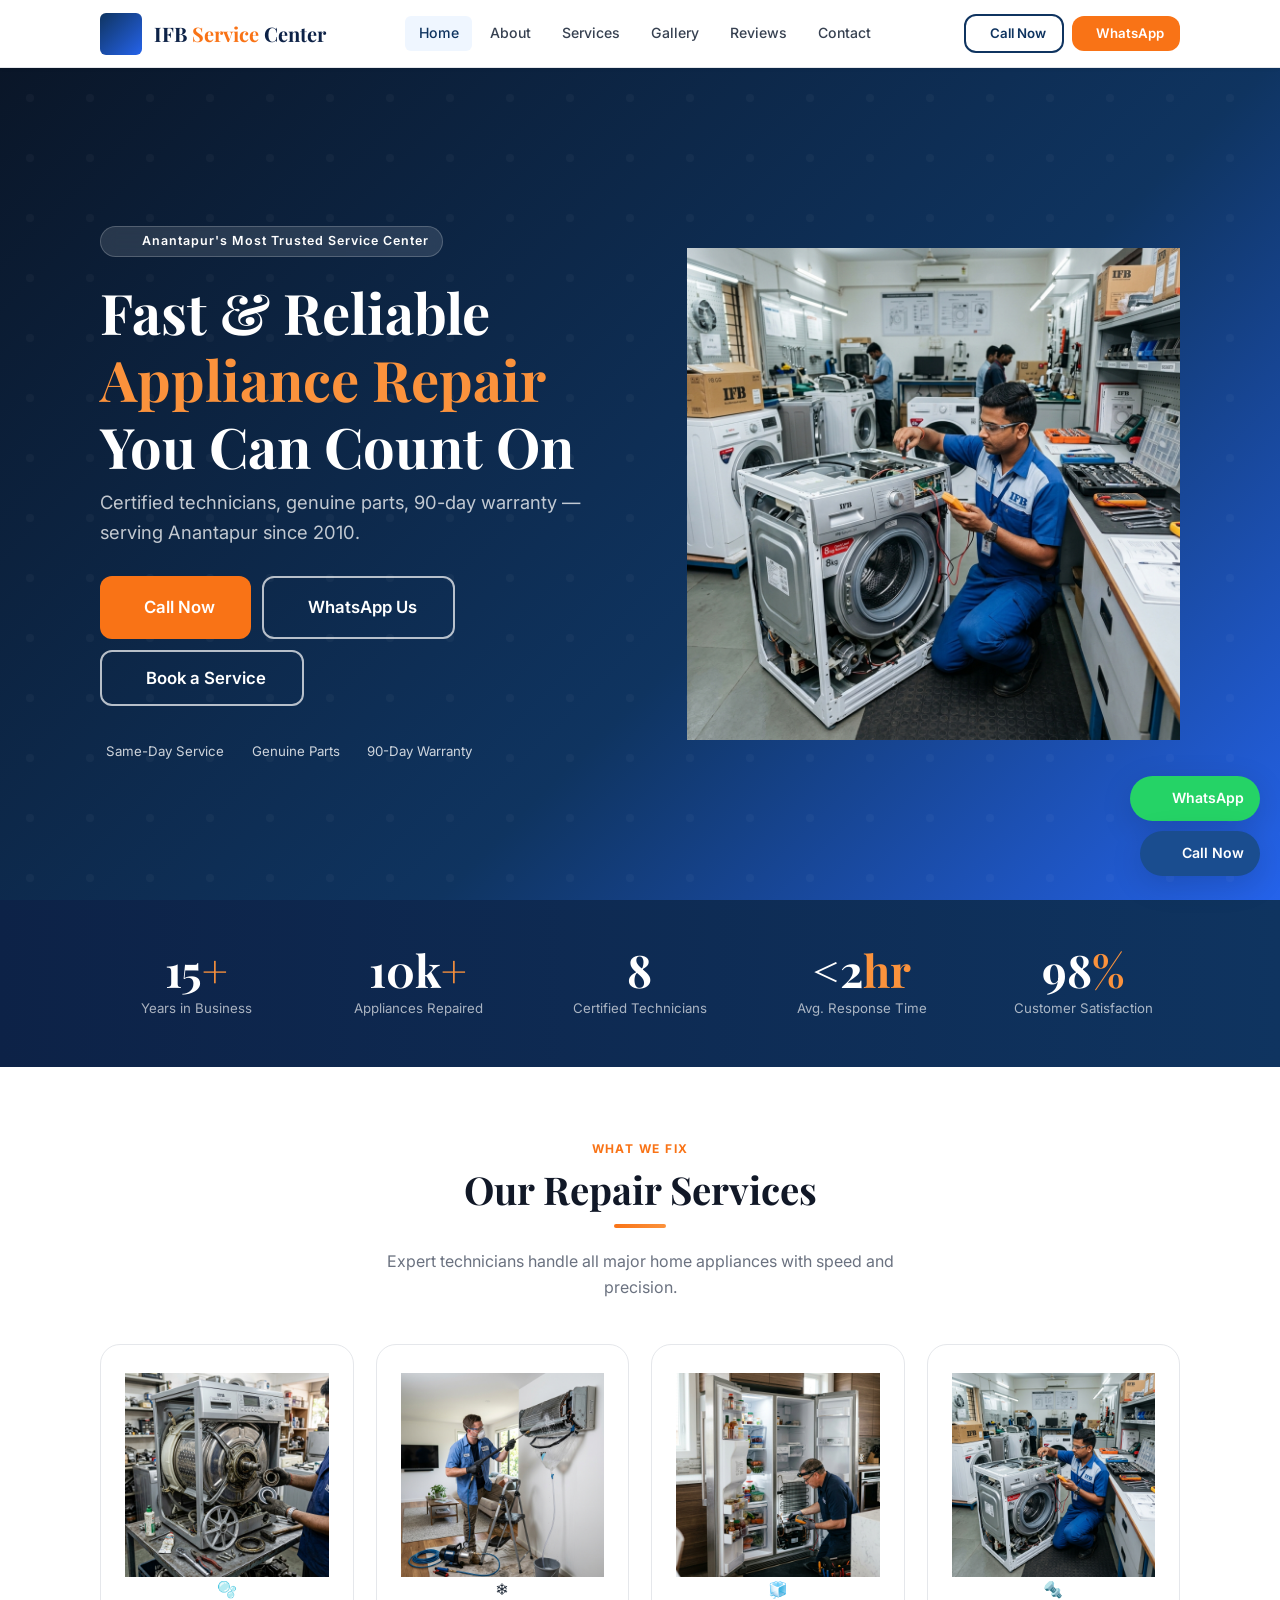
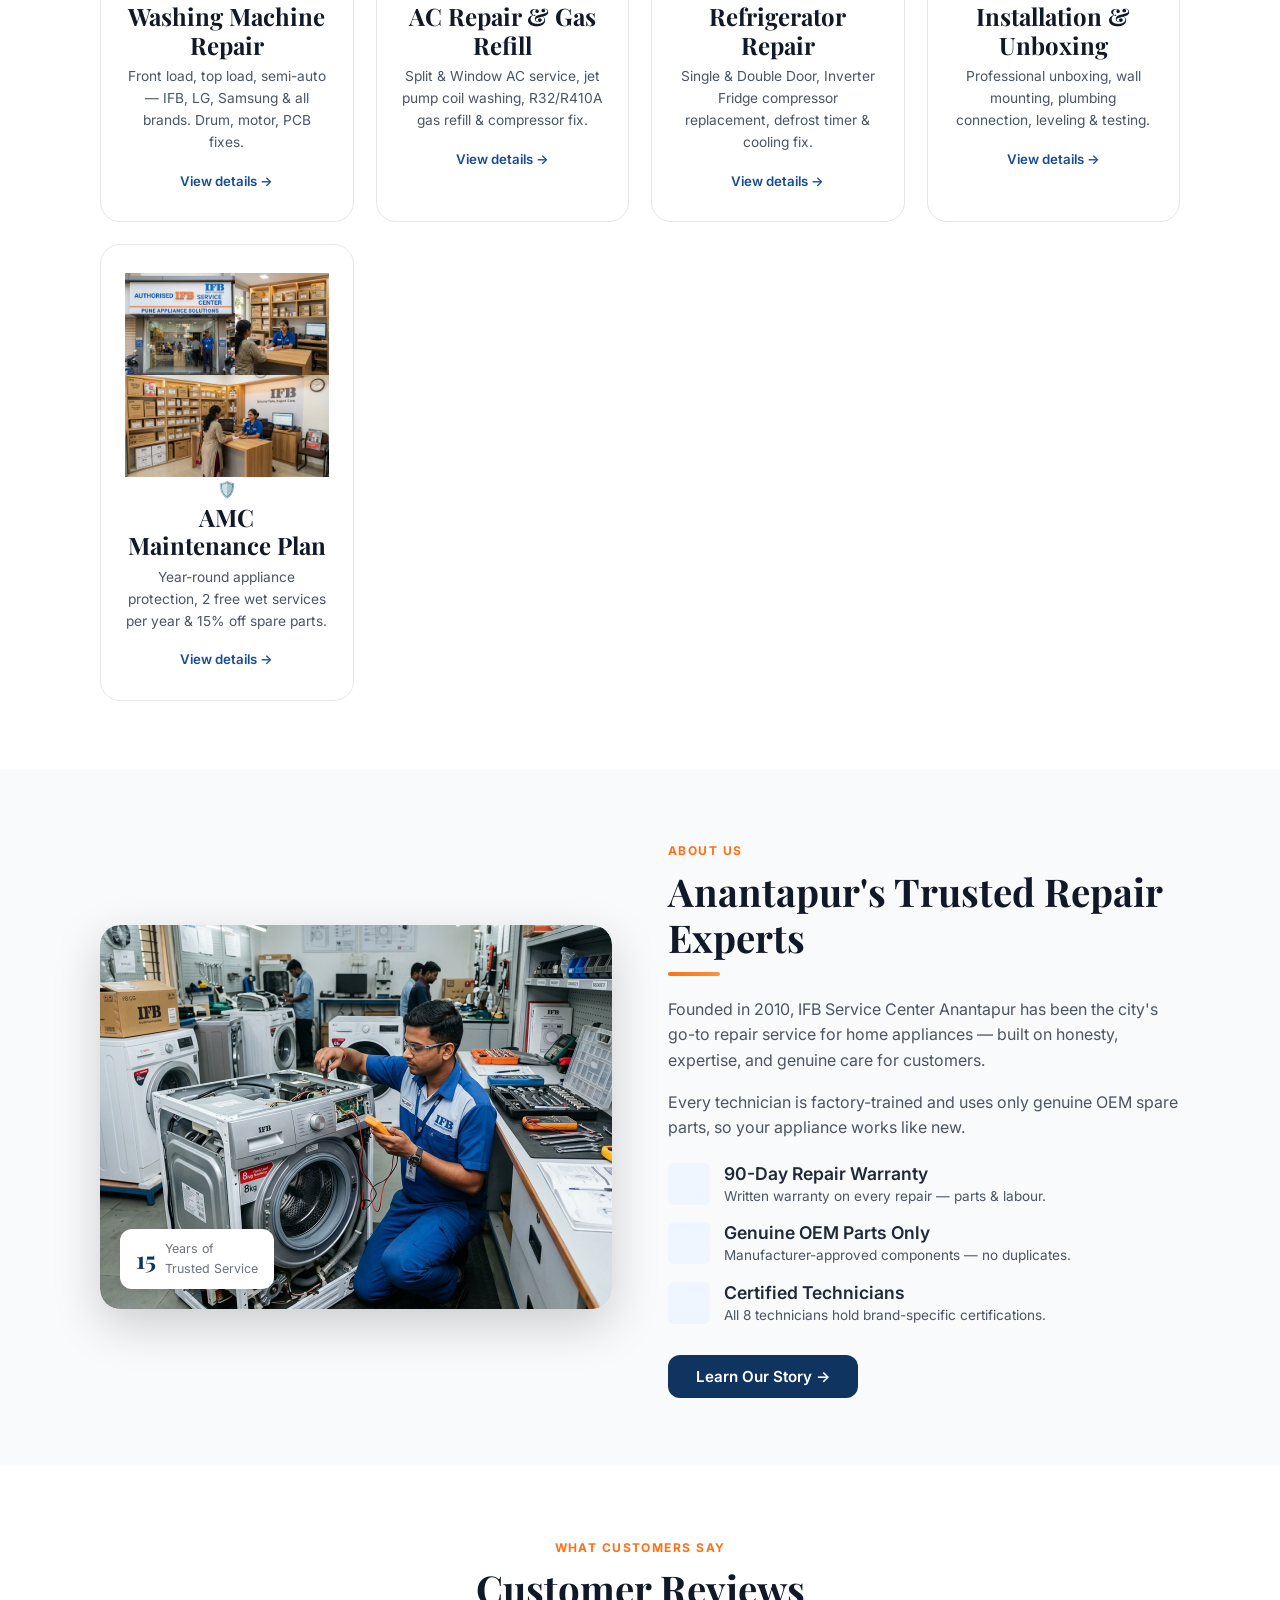
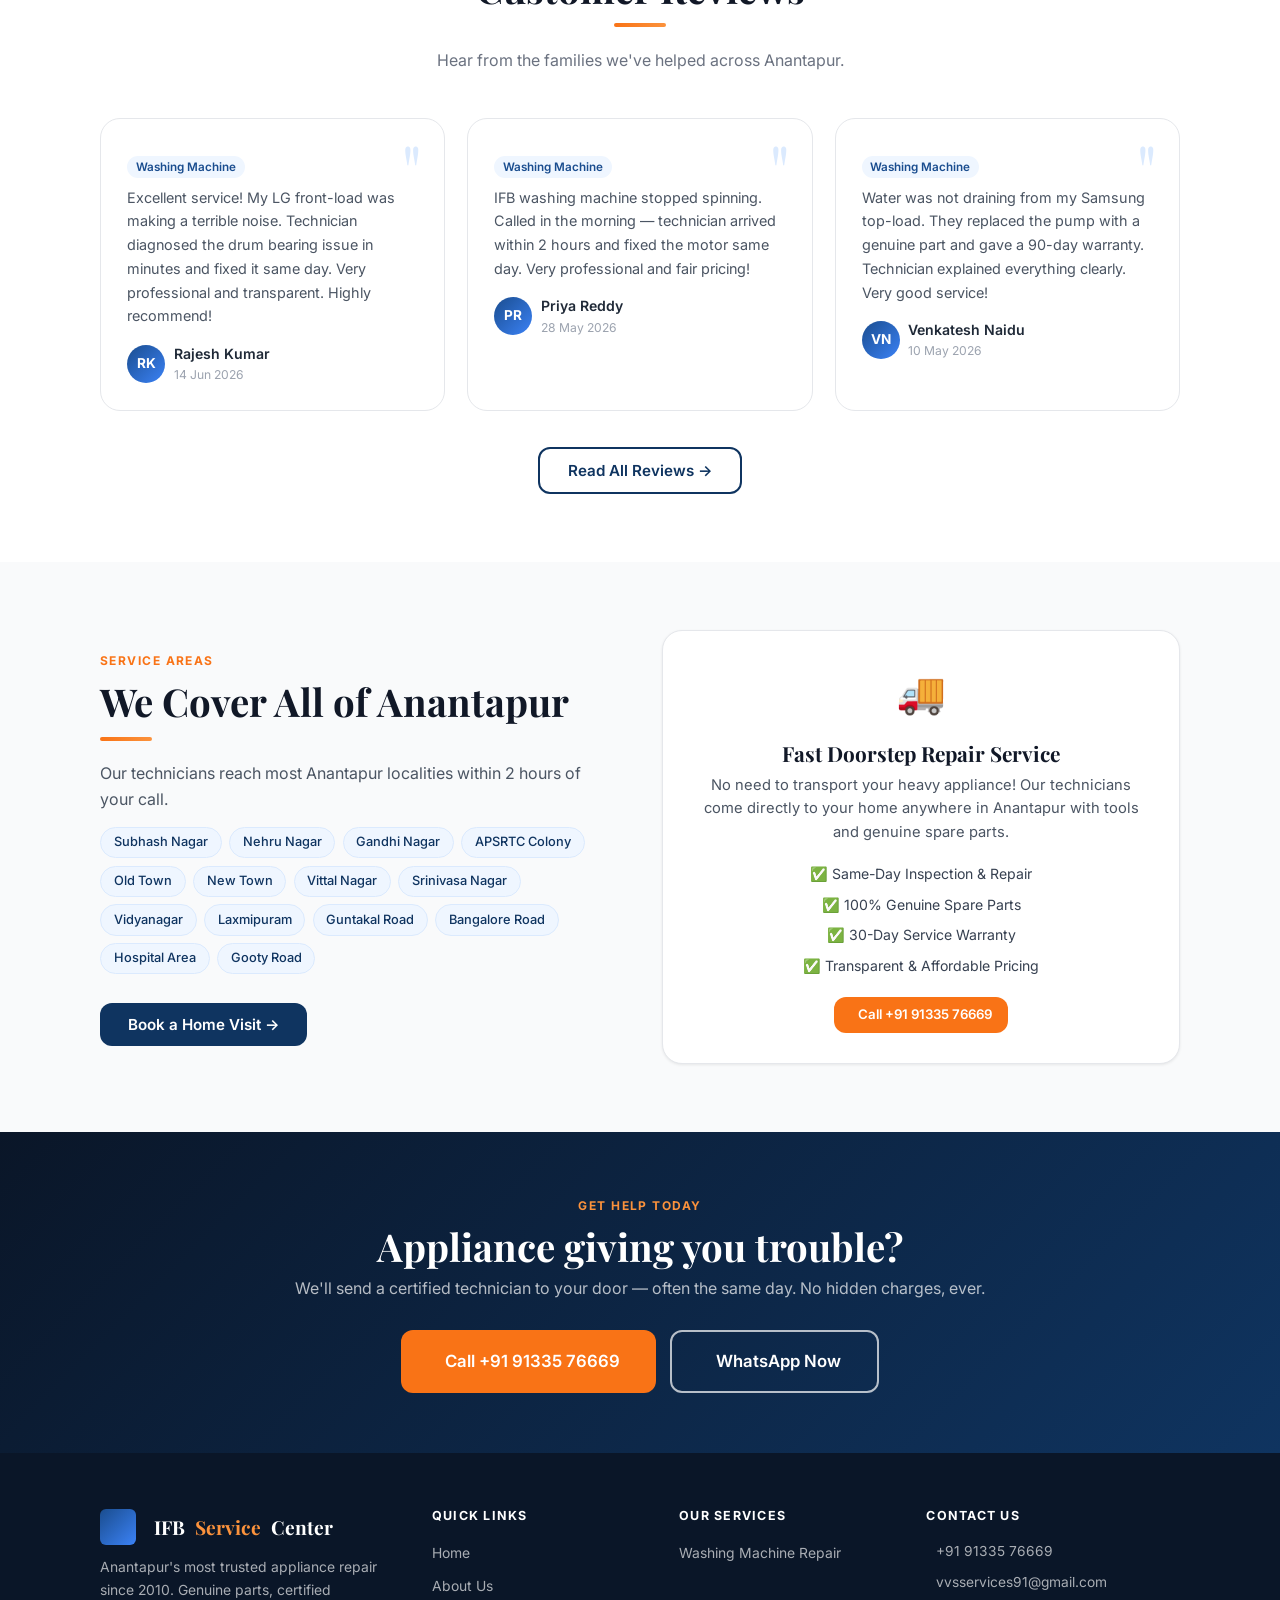
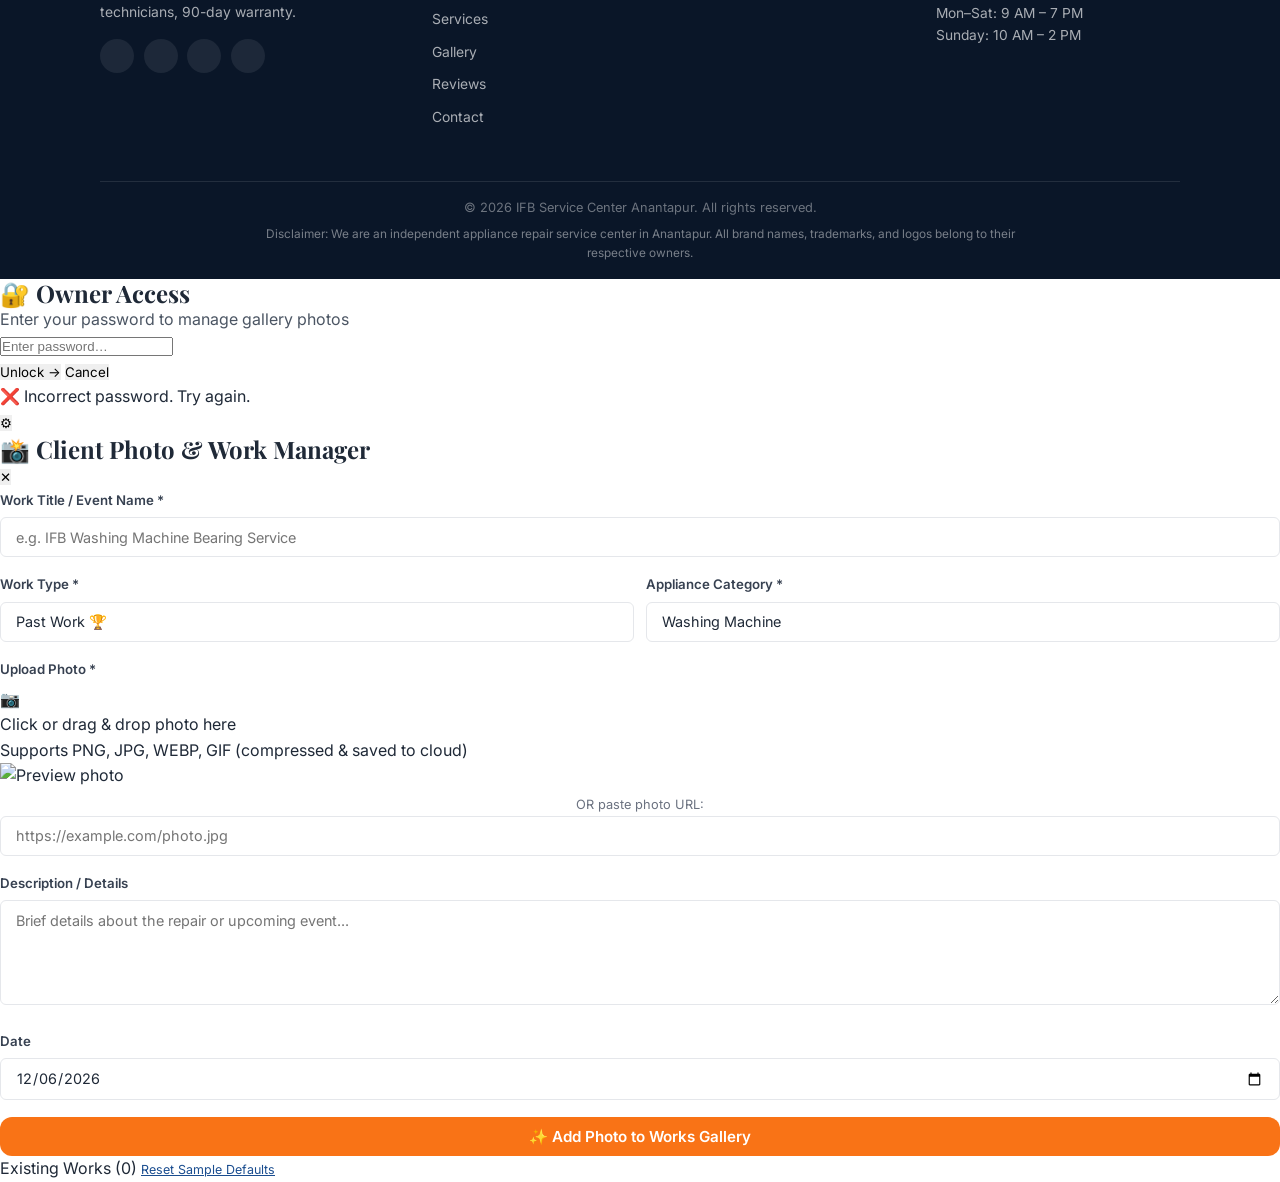
==== index.html @ 0cc85d5f "Enable owner secret gear trigger and password-protected photo uploader across all pages" ====
<!DOCTYPE html>
<html lang="en">
<head>
  <meta charset="UTF-8" />
  <meta name="viewport" content="width=device-width, initial-scale=1.0" />
  <title>IFB Service Center Anantapur | Washing Machine Repair</title>
  <meta name="description" content="Trusted washing machine repair in Anantapur, AP. Expert repair for IFB, LG, Samsung, Whirlpool &amp; all brands. Call +91 91335 76669." />
  <link rel="preconnect" href="https://fonts.googleapis.com" />
  <link rel="preconnect" href="https://fonts.gstatic.com" crossorigin />
  <link href="https://fonts.googleapis.com/css2?family=Playfair+Display:wght@600;700&family=Inter:wght@300;400;500;600;700&display=swap" rel="stylesheet" />
  <style>
/* ═══════════════════════════════════════════════════════════
   DESIGN TOKENS
═══════════════════════════════════════════════════════════ */
:root{
  --blue-900:#0a1628;--blue-800:#0d2247;--blue-700:#0f3460;
  --blue-600:#1a4d8f;--blue-500:#2563eb;--blue-400:#3b82f6;
  --blue-100:#dbeafe;--blue-50:#eff6ff;
  --orange-600:#ea580c;--orange-500:#f97316;--orange-400:#fb923c;--orange-100:#ffedd5;
  --green-500:#22c55e;
  --white:#fff;--gray-50:#f9fafb;--gray-100:#f3f4f6;--gray-200:#e5e7eb;
  --gray-400:#9ca3af;--gray-500:#6b7280;--gray-600:#4b5563;
  --gray-700:#374151;--gray-800:#1f2937;--gray-900:#111827;
  --font-display:'Playfair Display',Georgia,serif;
  --font-body:'Inter',system-ui,sans-serif;
  --radius-sm:6px;--radius-md:12px;--radius-lg:20px;
  --shadow-sm:0 1px 3px rgba(0,0,0,.08);
  --shadow-md:0 4px 16px rgba(0,0,0,.10);
  --shadow-lg:0 8px 32px rgba(0,0,0,.14);
  --shadow-xl:0 16px 48px rgba(0,0,0,.18);
  --t:.25s ease;--container:1160px;--hh:68px;
}
*,*::before,*::after{box-sizing:border-box;margin:0;padding:0}
html{scroll-behavior:smooth;font-size:16px}
body{font-family:var(--font-body);color:var(--gray-800);background:var(--white);line-height:1.6;overflow-x:hidden}
img{max-width:100%;height:auto;display:block}
a{color:inherit;text-decoration:none}
ul{list-style:none}
button{cursor:pointer;font-family:inherit;border:none}

/* ═══════════════════════════════════════════════════════════
   LAYOUT
═══════════════════════════════════════════════════════════ */
.container{width:min(var(--container),100%);margin-inline:auto;padding-inline:clamp(16px,4vw,40px)}
h1,h2,h3,h4,h5{font-family:var(--font-display);line-height:1.2}
h1{font-size:clamp(2rem,5vw,3.5rem)}
h2{font-size:clamp(1.6rem,3.5vw,2.4rem)}
h3{font-size:clamp(1.1rem,2vw,1.5rem)}
h4{font-size:1.1rem;font-family:var(--font-body);font-weight:600}
p{color:var(--gray-600)}
.section-label{display:inline-block;font-size:.75rem;font-weight:700;letter-spacing:.12em;text-transform:uppercase;color:var(--orange-500);margin-bottom:.5rem}
.section-title{margin-bottom:.5rem;color:var(--gray-900)}
.section-sub{color:var(--gray-500);max-width:56ch}

/* ═══════════════════════════════════════════════════════════
   BUTTONS
═══════════════════════════════════════════════════════════ */
.btn{display:inline-flex;align-items:center;gap:.5rem;padding:.75rem 1.75rem;border-radius:var(--radius-md);font-size:.95rem;font-weight:600;transition:transform var(--t),box-shadow var(--t),background var(--t);white-space:nowrap;cursor:pointer}
.btn:hover{transform:translateY(-2px);box-shadow:var(--shadow-md)}
.btn:active{transform:none}
.btn-primary{background:var(--orange-500);color:#fff}.btn-primary:hover{background:var(--orange-600)}
.btn-secondary{background:#fff;color:var(--blue-700);border:2px solid var(--blue-700)}.btn-secondary:hover{background:var(--blue-50)}
.btn-blue{background:var(--blue-700);color:#fff}.btn-blue:hover{background:var(--blue-800)}
.btn-outline-white{background:transparent;color:#fff;border:2px solid rgba(255,255,255,.7)}.btn-outline-white:hover{background:rgba(255,255,255,.15)}
.btn-sm{padding:.45rem 1rem;font-size:.83rem}
.btn-lg{padding:1rem 2.25rem;font-size:1.05rem}
.w-full{width:100%;justify-content:center}

/* ═══════════════════════════════════════════════════════════
   HEADER
═══════════════════════════════════════════════════════════ */
#site-header{position:sticky;top:0;z-index:900;background:#fff;border-bottom:1px solid var(--gray-200);box-shadow:var(--shadow-sm);height:var(--hh);display:flex;align-items:center}
.header-inner{display:flex;align-items:center;justify-content:space-between;width:100%}
.logo{display:flex;align-items:center;gap:.75rem;font-family:var(--font-display);font-size:1.25rem;color:var(--blue-800);font-weight:700;cursor:pointer}
.logo-icon{width:42px;height:42px;background:linear-gradient(135deg,var(--blue-700),var(--blue-500));border-radius:var(--radius-sm);display:flex;align-items:center;justify-content:center;color:#fff;font-size:1.3rem}
.logo span{color:var(--orange-500)}
.nav-links{display:flex;align-items:center;gap:.25rem}
.nav-links a{padding:.4rem .85rem;border-radius:var(--radius-sm);font-size:.88rem;font-weight:500;color:var(--gray-700);transition:background var(--t),color var(--t);cursor:pointer}
.nav-links a:hover,.nav-links a.active{background:var(--blue-50);color:var(--blue-700)}
.header-cta{display:flex;align-items:center;gap:.5rem}
.nav-toggle{display:none;background:none;padding:.4rem;color:var(--gray-700);font-size:1.5rem;line-height:1}
@media(max-width:860px){
  .nav-links,.header-cta{display:none}
  .nav-toggle{display:block}
  .nav-links.open{display:flex;flex-direction:column;align-items:flex-start;position:fixed;top:var(--hh);left:0;right:0;background:#fff;border-bottom:1px solid var(--gray-200);padding:1rem 1.5rem 1.5rem;box-shadow:var(--shadow-lg);z-index:899}
  .nav-links.open a{display:block;width:100%;padding:.7rem .5rem;border-bottom:1px solid var(--gray-100)}
  .header-cta.open{display:flex;flex-direction:column;position:fixed;left:0;right:0;background:#fff;padding:.75rem 1.5rem 1.5rem;box-shadow:var(--shadow-lg);z-index:898}
}

/* ═══════════════════════════════════════════════════════════
   PAGE SYSTEM (SPA)
═══════════════════════════════════════════════════════════ */
.page{display:none;animation:fadeIn .35s ease}
.page.active{display:block}
@keyframes fadeIn{from{opacity:0;transform:translateY(12px)}to{opacity:1;transform:none}}

/* ═══════════════════════════════════════════════════════════
   FOOTER
═══════════════════════════════════════════════════════════ */
#site-footer{background:var(--blue-900);color:rgba(255,255,255,.75);padding-top:56px}
.footer-grid{display:grid;grid-template-columns:1.4fr 1fr 1fr 1.2fr;gap:36px;padding-bottom:44px;border-bottom:1px solid rgba(255,255,255,.1)}
@media(max-width:900px){.footer-grid{grid-template-columns:1fr 1fr}}
@media(max-width:560px){.footer-grid{grid-template-columns:1fr}}
.footer-col h5{font-family:var(--font-body);font-size:.78rem;font-weight:700;letter-spacing:.1em;text-transform:uppercase;color:#fff;margin-bottom:1rem}
.footer-col p,.footer-col ul li a{font-size:.87rem;color:rgba(255,255,255,.65)}
.footer-col ul li{margin-bottom:.45rem}
.footer-col ul li a:hover{color:var(--orange-400)}
.fc-item{display:flex;gap:.6rem;align-items:flex-start;font-size:.86rem;color:rgba(255,255,255,.65);margin-bottom:.55rem}
.fc-icon{color:var(--orange-400);flex-shrink:0}
.social-row{display:flex;gap:.6rem;margin-top:1rem}
.social-link{width:34px;height:34px;border-radius:50%;background:rgba(255,255,255,.08);display:flex;align-items:center;justify-content:center;font-size:.85rem;color:rgba(255,255,255,.7);transition:background var(--t),color var(--t)}
.social-link:hover{background:var(--orange-500);color:#fff}
.footer-bottom{padding:1rem 0;display:flex;align-items:center;justify-content:space-between;font-size:.8rem;color:rgba(255,255,255,.4);flex-wrap:wrap;gap:.5rem}
.footer-logo{font-family:var(--font-display);font-size:1.2rem;color:#fff;font-weight:700;display:flex;align-items:center;gap:.6rem;margin-bottom:.7rem}

/* ═══════════════════════════════════════════════════════════
   FLOATING BUTTONS
═══════════════════════════════════════════════════════════ */
.fab-wrap{position:fixed;bottom:24px;right:20px;z-index:950;display:flex;flex-direction:column;gap:10px;align-items:flex-end}
.fab{display:flex;align-items:center;gap:.45rem;padding:.7rem 1rem;border-radius:50px;font-weight:600;font-size:.88rem;box-shadow:var(--shadow-lg);transition:transform var(--t),box-shadow var(--t);color:#fff;cursor:pointer}
.fab:hover{transform:scale(1.06);box-shadow:var(--shadow-xl)}
.fab-wa{background:#25D366}.fab-call{background:var(--blue-600)}
.fab-lbl{display:none}
@media(min-width:480px){.fab-lbl{display:inline}}

/* ═══════════════════════════════════════════════════════════
   SECTIONS
═══════════════════════════════════════════════════════════ */
section{padding-block:68px}
section.alt{background:var(--gray-50)}
.section-head{margin-bottom:44px}
.section-head.center{text-align:center}
.section-head.center .section-sub{margin-inline:auto}
.divider{width:52px;height:4px;background:linear-gradient(90deg,var(--orange-500),var(--orange-400));border-radius:2px;margin-block:.75rem 1.3rem}
.divider.center{margin-inline:auto}

/* ═══════════════════════════════════════════════════════════
   PAGE HERO (inner pages)
═══════════════════════════════════════════════════════════ */
.page-hero{background:linear-gradient(135deg,var(--blue-900),var(--blue-700));padding-block:60px;text-align:center}
.page-hero h1{color:#fff;margin-bottom:.45rem}
.page-hero p{color:rgba(255,255,255,.7);font-size:1.05rem;max-width:50ch;margin-inline:auto}
.breadcrumb{display:flex;justify-content:center;gap:.4rem;font-size:.8rem;color:rgba(255,255,255,.5);margin-bottom:.85rem}
.breadcrumb span.bc-link{color:rgba(255,255,255,.65);cursor:pointer}.breadcrumb span.bc-link:hover{color:var(--orange-400)}

/* ═══════════════════════════════════════════════════════════
   HERO
═══════════════════════════════════════════════════════════ */
.hero{min-height:calc(100vh - var(--hh));background:linear-gradient(135deg,var(--blue-900) 0%,var(--blue-700) 60%,var(--blue-500) 100%);display:flex;align-items:center;position:relative;overflow:hidden;padding-block:80px 60px}
.hero::before{content:'';position:absolute;inset:0;background:url("data:image/svg+xml,%3Csvg width='60' height='60' viewBox='0 0 60 60' xmlns='http://www.w3.org/2000/svg'%3E%3Cg fill='none'%3E%3Cg fill='%23ffffff' fill-opacity='0.03'%3E%3Ccircle cx='30' cy='30' r='4'/%3E%3C/g%3E%3C/g%3E%3C/svg%3E")}
.hero-content{position:relative;z-index:1;max-width:660px}
.hero-badge{display:inline-flex;align-items:center;gap:.4rem;background:rgba(255,255,255,.12);border:1px solid rgba(255,255,255,.2);backdrop-filter:blur(8px);color:#fff;font-size:.78rem;font-weight:600;letter-spacing:.08em;padding:.3rem .85rem;border-radius:50px;margin-bottom:1.3rem}
.hero h1{color:#fff;margin-bottom:.55rem}
.hero h1 span{color:var(--orange-400)}
.hero-sub{font-size:clamp(1rem,2vw,1.15rem);color:rgba(255,255,255,.75);margin-bottom:1.8rem;max-width:50ch}
.hero-cta{display:flex;flex-wrap:wrap;gap:.7rem;margin-bottom:2.2rem}
.hero-trust{display:flex;flex-wrap:wrap;gap:1.3rem}
.ht-item{display:flex;align-items:center;gap:.4rem;color:rgba(255,255,255,.8);font-size:.83rem}
.ht-item .chk{color:var(--green-500)}
.hero-deco{position:absolute;right:clamp(0px,5vw,80px);bottom:0;opacity:.1;font-size:18rem;line-height:1;pointer-events:none}

/* ═══════════════════════════════════════════════════════════
   TRUST STRIP
═══════════════════════════════════════════════════════════ */
.trust-strip{background:linear-gradient(90deg,var(--blue-800),var(--blue-700));padding-block:48px}
.trust-grid{display:grid;grid-template-columns:repeat(auto-fit,minmax(140px,1fr));gap:28px;text-align:center}
.trust-num{font-family:var(--font-display);font-size:clamp(2rem,4vw,2.8rem);font-weight:700;color:#fff;line-height:1}
.trust-num span{color:var(--orange-400)}
.trust-lbl{font-size:.83rem;color:rgba(255,255,255,.65);margin-top:.3rem}

/* ═══════════════════════════════════════════════════════════
   SERVICE CARDS (home)
═══════════════════════════════════════════════════════════ */
.service-grid{display:grid;grid-template-columns:repeat(auto-fit,minmax(210px,1fr));gap:22px}
.svc-card{background:#fff;border:1px solid var(--gray-200);border-radius:var(--radius-lg);padding:28px 24px;text-align:center;transition:transform var(--t),box-shadow var(--t),border-color var(--t);cursor:pointer}
.svc-card:hover{transform:translateY(-6px);box-shadow:var(--shadow-lg);border-color:var(--blue-400)}
.svc-icon{width:68px;height:68px;background:linear-gradient(135deg,var(--blue-50),var(--blue-100));border-radius:var(--radius-md);display:flex;align-items:center;justify-content:center;margin:0 auto 1.1rem;font-size:1.9rem;transition:background var(--t)}
.svc-card:hover .svc-icon{background:linear-gradient(135deg,var(--blue-600),var(--blue-500))}
.svc-card h3{margin-bottom:.35rem;color:var(--gray-900)}
.svc-card p{font-size:.86rem;margin-bottom:.9rem}
.svc-link{color:var(--blue-600);font-size:.83rem;font-weight:600;display:inline-flex;align-items:center;gap:.3rem;transition:gap var(--t),color var(--t)}
.svc-card:hover .svc-link{gap:.55rem;color:var(--orange-500)}

/* ═══════════════════════════════════════════════════════════
   ABOUT GRID
═══════════════════════════════════════════════════════════ */
.about-grid{display:grid;grid-template-columns:1fr 1fr;gap:56px;align-items:center}
@media(max-width:760px){.about-grid{grid-template-columns:1fr}}
.about-img-wrap{border-radius:var(--radius-lg);overflow:hidden;box-shadow:var(--shadow-xl);position:relative}
.about-badge{position:absolute;bottom:20px;left:20px;background:#fff;border-radius:var(--radius-md);padding:.65rem 1rem;box-shadow:var(--shadow-md);display:flex;align-items:center;gap:.55rem}
.ab-num{font-family:var(--font-display);font-size:1.5rem;font-weight:700;color:var(--blue-700)}
.ab-label{font-size:.78rem;color:var(--gray-500)}
.pillars{display:flex;flex-direction:column;gap:.9rem;margin-top:1.4rem}
.pillar{display:flex;gap:.9rem;align-items:flex-start}
.pillar-icon{width:42px;height:42px;flex-shrink:0;background:var(--blue-50);border-radius:var(--radius-sm);display:flex;align-items:center;justify-content:center;font-size:1.25rem;color:var(--blue-600)}
.pillar h4{margin-bottom:.12rem}
.pillar p{font-size:.85rem}

/* ═══════════════════════════════════════════════════════════
   REVIEW CARDS
═══════════════════════════════════════════════════════════ */
.review-grid{display:grid;grid-template-columns:repeat(auto-fit,minmax(270px,1fr));gap:22px}
.rv-card{background:#fff;border:1px solid var(--gray-200);border-radius:var(--radius-lg);padding:26px;position:relative;transition:box-shadow var(--t)}
.rv-card:hover{box-shadow:var(--shadow-md)}
.rv-card::before{content:'"';position:absolute;top:14px;right:22px;font-family:var(--font-display);font-size:4.5rem;line-height:1;color:var(--blue-100);pointer-events:none}
.stars{color:#f59e0b;font-size:.95rem;margin-bottom:.5rem;letter-spacing:.05em}
.rv-text{font-size:.9rem;color:var(--gray-600);margin-bottom:.9rem;line-height:1.65}
.reviewer{display:flex;align-items:center;gap:.55rem}
.rev-avatar{width:38px;height:38px;background:linear-gradient(135deg,var(--blue-600),var(--blue-400));border-radius:50%;display:flex;align-items:center;justify-content:center;color:#fff;font-weight:700;font-size:.85rem}
.rev-name{font-weight:600;font-size:.88rem;color:var(--gray-800)}
.rev-date{font-size:.76rem;color:var(--gray-400)}

/* ═══════════════════════════════════════════════════════════
   COVERAGE
═══════════════════════════════════════════════════════════ */
.coverage-wrap{display:grid;grid-template-columns:1fr 1fr;gap:44px;align-items:center}
@media(max-width:760px){.coverage-wrap{grid-template-columns:1fr}}
.area-tags{display:flex;flex-wrap:wrap;gap:.45rem;margin-top:.9rem}
.area-tag{background:var(--blue-50);color:var(--blue-700);border:1px solid var(--blue-100);border-radius:50px;padding:.28rem .8rem;font-size:.8rem;font-weight:500}
.map-wrap{border-radius:var(--radius-lg);overflow:hidden;box-shadow:var(--shadow-md);border:1px solid var(--gray-200)}
.map-wrap iframe{width:100%;height:320px;border:none;display:block}

/* ═══════════════════════════════════════════════════════════
   CTA BANNER
═══════════════════════════════════════════════════════════ */
.cta-banner{background:linear-gradient(135deg,var(--blue-900),var(--blue-700));padding-block:60px;text-align:center}
.cta-banner h2{color:#fff;margin-bottom:.45rem}
.cta-banner p{color:rgba(255,255,255,.7);margin-bottom:1.8rem}
.cta-btns{display:flex;gap:.9rem;justify-content:center;flex-wrap:wrap}

/* ═══════════════════════════════════════════════════════════
   WHY GRID
═══════════════════════════════════════════════════════════ */
.why-grid{display:grid;grid-template-columns:repeat(auto-fit,minmax(190px,1fr));gap:22px}
.why-card{background:#fff;border-radius:var(--radius-md);padding:26px 22px;border:1px solid var(--gray-200);text-align:center;transition:box-shadow var(--t),border-color var(--t)}
.why-card:hover{box-shadow:var(--shadow-md);border-color:var(--blue-200)}
.why-icon{font-size:1.9rem;margin-bottom:.65rem}
.why-card h4{margin-bottom:.35rem;color:var(--gray-900)}
.why-card p{font-size:.84rem}

/* ═══════════════════════════════════════════════════════════
   TEAM
═══════════════════════════════════════════════════════════ */
.team-grid{display:grid;grid-template-columns:repeat(auto-fit,minmax(200px,1fr));gap:22px}
.team-card{background:#fff;border:1px solid var(--gray-200);border-radius:var(--radius-lg);overflow:hidden;text-align:center;transition:box-shadow var(--t)}
.team-card:hover{box-shadow:var(--shadow-md)}
.team-avatar{height:170px;background:linear-gradient(135deg,var(--blue-600),var(--blue-400));display:flex;align-items:center;justify-content:center;font-size:3.8rem;color:#fff}
.team-body{padding:18px}
.team-body h4{margin-bottom:.18rem}
.team-body p{font-size:.82rem;color:var(--gray-500)}
.team-badge{display:inline-block;background:var(--orange-100);color:var(--orange-600);border-radius:50px;padding:.18rem .65rem;font-size:.73rem;font-weight:600;margin-top:.45rem}

/* ═══════════════════════════════════════════════════════════
   TIMELINE
═══════════════════════════════════════════════════════════ */
.tl-wrap{max-width:660px;margin:0 auto;position:relative}
.tl-wrap::before{content:'';position:absolute;left:20px;top:0;bottom:0;width:2px;background:var(--blue-100)}
.tl-item{display:flex;gap:1.1rem;margin-bottom:1.7rem;align-items:flex-start}
.tl-dot{flex-shrink:0;width:40px;height:40px;background:var(--blue-700);border-radius:50%;display:flex;align-items:center;justify-content:center;color:#fff;font-size:.76rem;font-weight:700;position:relative;z-index:1}
.tl-yr{font-weight:700;color:var(--blue-700);margin-bottom:.18rem}
.tl-txt{font-size:.88rem;color:var(--gray-600)}

/* ═══════════════════════════════════════════════════════════
   SERVICES PAGE
═══════════════════════════════════════════════════════════ */
.svc-nav{background:var(--blue-50);border-bottom:1px solid var(--blue-100);padding:.65rem 0;position:sticky;top:var(--hh);z-index:100}
.svc-nav-inner{display:flex;gap:.45rem;flex-wrap:wrap}
.svc-detail-grid{display:grid;grid-template-columns:1fr;gap:36px}
.svc-detail-card{background:#fff;border:1px solid var(--gray-200);border-radius:var(--radius-lg);overflow:hidden;display:grid;grid-template-columns:270px 1fr;transition:box-shadow var(--t);scroll-margin-top:120px}
.svc-detail-card:hover{box-shadow:var(--shadow-lg)}
@media(max-width:680px){.svc-detail-card{grid-template-columns:1fr}}
.svc-img{display:flex;flex-direction:column;align-items:center;justify-content:center;gap:.75rem;padding:28px;color:#fff;text-align:center}
.svc-big-icon{font-size:3.8rem}
.svc-price{background:rgba(255,255,255,.15);border-radius:50px;padding:.25rem .85rem;font-size:.8rem}
.svc-body{padding:28px}
.svc-body h4{margin-bottom:.55rem;color:var(--gray-900);font-size:.85rem;letter-spacing:.06em;text-transform:uppercase}
.issues{display:flex;flex-wrap:wrap;gap:.38rem;margin-bottom:1.3rem}
.issue-tag{background:var(--gray-100);color:var(--gray-700);border-radius:var(--radius-sm);padding:.26rem .65rem;font-size:.78rem}
.price-row{display:flex;justify-content:space-between;padding:.32rem 0;border-bottom:1px solid var(--gray-100);font-size:.86rem;color:var(--gray-600)}
.price-val{font-weight:600;color:var(--gray-800)}
.amc-plans{display:grid;grid-template-columns:repeat(auto-fit,minmax(180px,1fr));gap:18px;margin-top:1.3rem}
.amc-plan{border:2px solid var(--gray-200);border-radius:var(--radius-md);padding:22px 18px;text-align:center;transition:border-color .25s,box-shadow .25s;position:relative}
.amc-plan:hover,.amc-plan.pop{border-color:var(--blue-500);box-shadow:0 4px 16px rgba(37,99,235,.12)}
.amc-plan.pop{background:var(--blue-50)}
.pop-badge{position:absolute;top:-11px;left:50%;transform:translateX(-50%);background:var(--orange-500);color:#fff;font-size:.68rem;font-weight:700;padding:.18rem .75rem;border-radius:50px;white-space:nowrap}
.amc-price{font-family:var(--font-display);font-size:1.7rem;font-weight:700;color:var(--blue-700);margin:.55rem 0 .18rem}
.amc-unit{font-size:.76rem;color:var(--gray-500)}
.amc-feats li{padding:.22rem 0;border-bottom:1px solid var(--gray-100);font-size:.81rem;color:var(--gray-600)}
.amc-feats li:last-child{border:none}

/* ═══════════════════════════════════════════════════════════
   GALLERY
═══════════════════════════════════════════════════════════ */
.filter-row{display:flex;gap:.45rem;flex-wrap:wrap;margin-bottom:1.8rem}
.filter-btn{padding:.38rem .95rem;border-radius:50px;font-size:.83rem;font-weight:600;border:1.5px solid var(--gray-200);background:#fff;color:var(--gray-600);cursor:pointer;transition:all .2s}
.filter-btn.active,.filter-btn:hover{background:var(--blue-700);border-color:var(--blue-700);color:#fff}
.gallery-grid{display:grid;grid-template-columns:repeat(auto-fill,minmax(240px,1fr));gap:14px}
.gal-item{border-radius:var(--radius-md);overflow:hidden;aspect-ratio:4/3;position:relative;cursor:pointer}
.gal-item:hover .gal-overlay{opacity:1}
.gal-overlay{position:absolute;inset:0;background:linear-gradient(to top,rgba(10,22,40,.7) 0%,transparent 60%);opacity:0;transition:opacity var(--t);display:flex;align-items:flex-end;padding:12px}
.gal-overlay span{color:#fff;font-size:.82rem;font-weight:500}
.lightbox{position:fixed;inset:0;background:rgba(0,0,0,.9);z-index:9999;display:flex;align-items:center;justify-content:center;opacity:0;pointer-events:none;transition:opacity .3s}
.lightbox.open{opacity:1;pointer-events:all}
.lightbox img{max-height:85vh;max-width:90vw;border-radius:var(--radius-md);box-shadow:var(--shadow-xl)}
.lb-close{position:absolute;top:18px;right:22px;color:#fff;font-size:1.8rem;cursor:pointer;background:rgba(255,255,255,.1);border:none;border-radius:50%;width:42px;height:42px;display:flex;align-items:center;justify-content:center;transition:background var(--t)}
.lb-close:hover{background:rgba(255,255,255,.25)}

/* ═══════════════════════════════════════════════════════════
   REVIEWS PAGE
═══════════════════════════════════════════════════════════ */
.rv-layout{display:grid;grid-template-columns:1fr 340px;gap:44px;align-items:start}
@media(max-width:760px){.rv-layout{display:flex;flex-direction:column-reverse;gap:28px}}
.rv-form-card{background:#fff;border:1px solid var(--gray-200);border-radius:var(--radius-lg);padding:36px;position:sticky;top:88px}
@media(max-width:760px){.rv-form-card{position:static}}
.star-picker{display:flex;gap:.25rem;margin-bottom:.9rem}
.star-btn{font-size:1.75rem;color:var(--gray-300);background:none;padding:.08rem;transition:color var(--t),transform var(--t);line-height:1}
.star-btn.sel,.star-btn:hover{color:#f59e0b;transform:scale(1.15)}

/* ═══════════════════════════════════════════════════════════
   CONTACT PAGE
═══════════════════════════════════════════════════════════ */
.contact-grid{display:grid;grid-template-columns:1fr 1fr;gap:44px}
@media(max-width:760px){.contact-grid{grid-template-columns:1fr}}
.ci-card{background:linear-gradient(135deg,var(--blue-800),var(--blue-700));border-radius:var(--radius-lg);padding:36px;color:#fff}
.ci-card h3{color:#fff;margin-bottom:.35rem}
.ci-card p{color:rgba(255,255,255,.7);margin-bottom:1.8rem}
.ci-item{display:flex;gap:.85rem;align-items:flex-start;margin-bottom:1.2rem}
.ci-icon{width:38px;height:38px;flex-shrink:0;background:rgba(255,255,255,.12);border-radius:var(--radius-sm);display:flex;align-items:center;justify-content:center;font-size:.95rem}
.ci-label{font-size:.76rem;color:rgba(255,255,255,.5);margin-bottom:.08rem}
.ci-val{font-weight:500;font-size:.92rem}
.ci-val a{color:#fff}.ci-val a:hover{color:var(--orange-400)}
.hrs-tbl{width:100%;font-size:.85rem}
.hrs-tbl td{padding:.28rem 0;color:rgba(255,255,255,.7)}
.hrs-tbl td:first-child{color:rgba(255,255,255,.45);width:55%}

/* ═══════════════════════════════════════════════════════════
   FORMS
═══════════════════════════════════════════════════════════ */
.form-group{margin-bottom:1.1rem}
.form-label{display:block;font-size:.83rem;font-weight:600;color:var(--gray-700);margin-bottom:.38rem}
.form-control{width:100%;padding:.65rem .95rem;border:1.5px solid var(--gray-200);border-radius:var(--radius-sm);font-family:var(--font-body);font-size:.9rem;color:var(--gray-800);background:#fff;transition:border-color var(--t),box-shadow var(--t);outline:none}
.form-control:focus{border-color:var(--blue-500);box-shadow:0 0 0 3px rgba(37,99,235,.1)}
textarea.form-control{resize:vertical;min-height:105px}
select.form-control{appearance:none;cursor:pointer}
.form-row{display:grid;grid-template-columns:1fr 1fr;gap:1rem}
@media(max-width:540px){.form-row{grid-template-columns:1fr}}
.success-msg{background:#d1fae5;border:1px solid #6ee7b7;color:#065f46;border-radius:var(--radius-sm);padding:.7rem .95rem;font-size:.86rem;margin-top:.9rem;display:none}
.success-msg.show{display:block}
.form-card{background:#fff;border:1px solid var(--gray-200);border-radius:var(--radius-lg);padding:36px}

/* ═══════════════════════════════════════════════════════════
   RATING STATS
═══════════════════════════════════════════════════════════ */
.stats-wrap{display:flex;align-items:center;gap:2rem;flex-wrap:wrap;margin-bottom:2rem}
.stats-avg{text-align:center}
.avg-num{font-family:var(--font-display);font-size:3.8rem;font-weight:700;color:var(--gray-900);line-height:1}
.avg-stars{color:#f59e0b;font-size:1.35rem;margin:.15rem 0}
.avg-count{font-size:.83rem;color:var(--gray-500)}
.bar-row{display:flex;align-items:center;gap:.55rem;margin-bottom:.38rem}
.bar-lbl{font-size:.8rem;color:var(--gray-600);width:34px}
.bar-track{flex:1;height:7px;background:var(--gray-200);border-radius:4px;overflow:hidden}
.bar-fill{height:100%;background:#f59e0b;border-radius:4px}
.bar-count{font-size:.76rem;color:var(--gray-400);width:26px}

/* ═══════════════════════════════════════════════════════════
   REVEAL ANIMATION
═══════════════════════════════════════════════════════════ */
.reveal{opacity:0;transform:translateY(22px);transition:opacity .55s ease,transform .55s ease}
.reveal.vis{opacity:1;transform:none}

/* ═══════════════════════════════════════════════════════════
   BOOKING MODAL
═══════════════════════════════════════════════════════════ */
.bk-modal-overlay{position:fixed;inset:0;background:rgba(10,22,40,.75);backdrop-filter:blur(6px);z-index:9990;display:flex;align-items:center;justify-content:center;padding:1rem;opacity:0;pointer-events:none;transition:opacity .3s}
.bk-modal-overlay.open{opacity:1;pointer-events:all}
.bk-modal{background:#fff;border-radius:20px;padding:36px 32px;max-width:480px;width:100%;box-shadow:0 24px 64px rgba(0,0,0,.25);position:relative;transform:translateY(24px) scale(.97);transition:transform .3s}
.bk-modal-overlay.open .bk-modal{transform:none}
.bk-modal-close{position:absolute;top:14px;right:16px;background:var(--gray-100);border:none;border-radius:50%;width:32px;height:32px;font-size:1.1rem;cursor:pointer;display:flex;align-items:center;justify-content:center;color:var(--gray-500);transition:background .2s}
.bk-modal-close:hover{background:var(--gray-200)}
.bk-modal-icon{width:64px;height:64px;background:linear-gradient(135deg,#25D366,#128C7E);border-radius:50%;display:flex;align-items:center;justify-content:center;font-size:1.8rem;margin:0 auto 1rem}
.bk-modal h3{text-align:center;color:var(--gray-900);margin-bottom:.3rem;font-size:1.3rem}
.bk-modal .bk-sub{text-align:center;font-size:.85rem;color:var(--gray-500);margin-bottom:1.4rem}
.bk-actions{display:flex;flex-direction:column;gap:.7rem}
.bk-btn{display:flex;align-items:center;gap:.75rem;padding:1rem 1.25rem;border-radius:12px;border:none;cursor:pointer;font-size:.9rem;font-weight:600;width:100%;transition:transform .2s,box-shadow .2s}
.bk-btn:hover{transform:translateY(-2px);box-shadow:0 6px 20px rgba(0,0,0,.12)}
.bk-btn-wa{background:linear-gradient(135deg,#25D366,#128C7E);color:#fff}
.bk-btn-remind{background:linear-gradient(135deg,var(--blue-700),var(--blue-500));color:#fff}
.bk-btn-skip{background:var(--gray-100);color:var(--gray-600)}
.bk-btn-icon{width:36px;height:36px;background:rgba(255,255,255,.2);border-radius:8px;display:flex;align-items:center;justify-content:center;font-size:1.1rem;flex-shrink:0}
.bk-btn-skip .bk-btn-icon{background:var(--gray-200)}
.bk-btn-text{text-align:left}
.bk-btn-title{display:block;font-weight:700}
.bk-btn-desc{display:block;font-size:.76rem;opacity:.8;font-weight:400;margin-top:.1rem}
.bk-divider{text-align:center;font-size:.75rem;color:var(--gray-400);margin:.2rem 0}
.bk-saved-note{background:#d1fae5;border:1px solid #6ee7b7;color:#065f46;border-radius:8px;padding:.6rem .9rem;font-size:.82rem;text-align:center;margin-top:.6rem;display:none}
.bk-saved-note.show{display:block}

/* ═══════════════════════════════════════════════════════════
   REMINDERS PANEL
═══════════════════════════════════════════════════════════ */
.rm-panel-overlay{position:fixed;inset:0;background:rgba(10,22,40,.8);backdrop-filter:blur(6px);z-index:9980;display:flex;align-items:stretch;justify-content:flex-end;opacity:0;pointer-events:none;transition:opacity .3s}
.rm-panel-overlay.open{opacity:1;pointer-events:all}
.rm-panel{background:#fff;width:min(480px,100vw);display:flex;flex-direction:column;box-shadow:-8px 0 40px rgba(0,0,0,.2);transform:translateX(100%);transition:transform .35s cubic-bezier(.4,0,.2,1)}
.rm-panel-overlay.open .rm-panel{transform:none}
.rm-header{padding:24px 24px 16px;border-bottom:1px solid var(--gray-200);display:flex;align-items:center;justify-content:space-between}
.rm-header h3{font-size:1.1rem;color:var(--gray-900)}
.rm-header-close{background:var(--gray-100);border:none;border-radius:50%;width:34px;height:34px;cursor:pointer;font-size:1.1rem;display:flex;align-items:center;justify-content:center;color:var(--gray-500)}
.rm-header-close:hover{background:var(--gray-200)}
.rm-body{flex:1;overflow-y:auto;padding:16px 24px}
.rm-empty{text-align:center;padding:40px 0;color:var(--gray-400);font-size:.9rem}
.rm-customer{background:#fff;border:1px solid var(--gray-200);border-radius:12px;padding:16px;margin-bottom:12px;transition:box-shadow .2s}
.rm-customer:hover{box-shadow:var(--shadow-md)}
.rm-customer-top{display:flex;align-items:flex-start;justify-content:space-between;gap:.5rem;margin-bottom:.65rem}
.rm-name{font-weight:700;color:var(--gray-900);font-size:.95rem}
.rm-phone{font-size:.8rem;color:var(--gray-500)}
.rm-badge{font-size:.7rem;font-weight:700;padding:.18rem .6rem;border-radius:50px;white-space:nowrap}
.rm-badge.due{background:#fef3c7;color:#92400e}
.rm-badge.upcoming{background:#dbeafe;color:#1e40af}
.rm-badge.overdue{background:#fee2e2;color:#991b1b}
.rm-info{font-size:.8rem;color:var(--gray-600);margin-bottom:.75rem}
.rm-actions{display:flex;gap:.5rem;flex-wrap:wrap}
.rm-wa-btn{display:inline-flex;align-items:center;gap:.4rem;padding:.45rem .9rem;background:linear-gradient(135deg,#25D366,#128C7E);color:#fff;border:none;border-radius:8px;font-size:.8rem;font-weight:600;cursor:pointer;transition:transform .15s}
.rm-wa-btn:hover{transform:scale(1.04)}
.rm-del-btn{display:inline-flex;align-items:center;gap:.4rem;padding:.45rem .9rem;background:var(--gray-100);color:var(--gray-600);border:none;border-radius:8px;font-size:.8rem;font-weight:600;cursor:pointer;transition:background .15s}
.rm-del-btn:hover{background:var(--gray-200)}
.rm-footer{padding:16px 24px;border-top:1px solid var(--gray-200);background:var(--gray-50)}
.rm-clear-btn{width:100%;padding:.6rem;background:none;border:1.5px solid var(--gray-300);border-radius:8px;font-size:.82rem;color:var(--gray-500);cursor:pointer;font-weight:600;transition:border-color .2s,color .2s}
.rm-clear-btn:hover{border-color:#ef4444;color:#ef4444}
.rm-owner-fab{position:fixed;bottom:100px;right:20px;z-index:950;background:linear-gradient(135deg,var(--blue-700),var(--blue-500));color:#fff;border:none;border-radius:50px;padding:.6rem 1rem;font-size:.8rem;font-weight:700;cursor:pointer;box-shadow:var(--shadow-lg);transition:transform .2s,box-shadow .2s;display:flex;align-items:center;gap:.4rem}
.rm-owner-fab:hover{transform:scale(1.06);box-shadow:var(--shadow-xl)}
.rm-count-badge{background:#ef4444;color:#fff;border-radius:50%;width:18px;height:18px;font-size:.68rem;display:inline-flex;align-items:center;justify-content:center;font-weight:700}

/* ═══════════════════════════════════════════════════════════
   BEFORE/AFTER CARDS
═══════════════════════════════════════════════════════════ */
.ba-grid{display:grid;grid-template-columns:repeat(auto-fit,minmax(280px,1fr));gap:22px}
.ba-card{border-radius:var(--radius-lg);overflow:hidden;box-shadow:var(--shadow-md);border:1px solid var(--gray-200)}
.ba-halves{display:grid;grid-template-columns:1fr 1fr}
.ba-half{height:190px;display:flex;flex-direction:column;align-items:center;justify-content:center;gap:.4rem;font-size:.78rem}
.ba-body{padding:14px 18px}
.ba-title{font-weight:700;color:var(--gray-900);margin-bottom:.18rem}
.ba-desc{font-size:.81rem;color:var(--gray-500)}
/* ── LUCIDE SVG ICONS STYLING ── */
.lucide {
  width: 1.25rem;
  height: 1.25rem;
  stroke-width: 2;
  display: inline-block;
  vertical-align: middle;
}
.logo-icon .lucide {
  width: 1.6rem;
  height: 1.6rem;
  stroke-width: 2.25;
}
.btn .lucide {
  width: 1.1rem;
  height: 1.1rem;
  stroke-width: 2.25;
  margin-right: 0.25rem;
}
.pillar-icon .lucide {
  width: 1.4rem;
  height: 1.4rem;
  stroke-width: 2;
}
.why-icon .lucide {
  width: 2.2rem;
  height: 2.2rem;
  stroke-width: 1.5;
  color: var(--blue-600);
}
.ci-icon .lucide,
.fc-icon .lucide,
.footer-contact-item .icon .lucide {
  width: 1.15rem;
  height: 1.15rem;
  stroke-width: 2;
  color: var(--orange-400);
}
.social-link .lucide {
  width: 1.1rem;
  height: 1.1rem;
  stroke-width: 2;
  color: rgba(255, 255, 255, 0.7);
}
.social-link:hover .lucide {
  color: var(--white);
}
.chk .lucide {
  color: var(--green-500);
  width: 1.1rem;
  height: 1.1rem;
  stroke-width: 3;
}
.bk-modal-icon .lucide {
  width: 2rem;
  height: 2rem;
  color: var(--white);
}
.bk-btn-icon .lucide {
  width: 1.3rem;
  height: 1.3rem;
}
.fab-icon .lucide {
  width: 1.3rem;
  height: 1.3rem;
  color: var(--white);
}
.big-icon .lucide {
  width: 3.5rem;
  height: 3.5rem;
  stroke-width: 1.5;
  color: var(--white);
}
.star-btn .lucide {
  width: 1.75rem;
  height: 1.75rem;
  stroke-width: 1.5;
}
.star-picker .lucide {
  color: var(--gray-300);
}
.star-picker .star-btn.sel .lucide,
.star-picker .star-btn:hover .lucide {
  color: #f59e0b;
}
.stars .lucide {
  color: #f59e0b;
  width: 1rem;
  height: 1rem;
  stroke-width: 2;
}
.stars .lucide.empty {
  color: var(--gray-300);
}
  </style>
  <script src="https://unpkg.com/lucide@latest"></script>
</head>
<body>

<!-- ═══════════════ HEADER ═══════════════ -->
<header id="site-header">
  <div class="container">
    <div class="header-inner">
      <div class="logo" onclick="navigate('home')" aria-label="IFB Service Center Home">
        <div class="logo-icon"><i data-lucide="wrench"></i></div>
        <div>IFB <span>Service</span> Center</div>
      </div>

      <nav class="nav-links" id="navLinks">
        <a onclick="navigate('home')">Home</a>
        <a onclick="navigate('about')">About</a>
        <a onclick="navigate('services')">Services</a>
        <a onclick="navigate('gallery')">Gallery</a>
        <a onclick="navigate('reviews')">Reviews</a>
        <a onclick="navigate('contact')">Contact</a>
      </nav>

      <div class="header-cta" id="headerCta">
        <a href="tel:+919133576669" class="btn btn-secondary btn-sm"><i data-lucide="phone"></i> Call Now</a>
        <a href="https://wa.me/919133576669" target="_blank" rel="noopener" class="btn btn-primary btn-sm"><i data-lucide="message-square"></i> WhatsApp</a>
      </div>

      <button class="nav-toggle" id="navToggle" aria-label="Menu" aria-expanded="false"><i data-lucide="menu"></i></button>
    </div>
  </div>
</header>

<!-- ═══════════════ PAGES ═══════════════ -->
<main id="main-content">

<!-- ═══════════════════════════════════════════════════════════
     PAGE: HOME
═══════════════════════════════════════════════════════════ -->
<div class="page" id="page-home">

  <!-- HERO -->
  <section class="hero" aria-labelledby="heroH">
    <div class="container" style="display:flex;align-items:center;justify-content:space-between;gap:40px;flex-wrap:wrap">
      <div class="hero-content" style="flex:1;min-width:300px">
        <div class="hero-badge"><i data-lucide="star" style="width:1rem;height:1rem;fill:currentColor;margin-right:0.3rem"></i> Anantapur's Most Trusted Service Center</div>
        <h1 id="heroH">Fast &amp; Reliable<br /><span>Appliance Repair</span><br />You Can Count On</h1>
        <p class="hero-sub">Certified technicians, genuine parts, 90-day warranty — serving Anantapur since 2010.</p>
        <div class="hero-cta">
          <a href="tel:+919133576669" class="btn btn-primary btn-lg"><i data-lucide="phone"></i> Call Now</a>
          <a href="https://wa.me/919133576669" target="_blank" rel="noopener" class="btn btn-outline-white btn-lg"><i data-lucide="message-square"></i> WhatsApp Us</a>
          <button class="btn btn-outline-white btn-lg" onclick="navigate('contact')"><i data-lucide="calendar"></i> Book a Service</button>
        </div>
        <div class="hero-trust">
          <div class="ht-item"><span class="chk"><i data-lucide="check"></i></span> Same-Day Service</div>
          <div class="ht-item"><span class="chk"><i data-lucide="check"></i></span> Genuine Parts</div>
          <div class="ht-item"><span class="chk"><i data-lucide="check"></i></span> 90-Day Warranty</div>
        </div>
      </div>
      <div class="hero-img-box reveal" style="flex:0.9;min-width:300px">
        <img src="images/hero-technician.png" alt="IFB Certified Technician at Work" />
      </div>
    </div>
  </section>

  <!-- TRUST STRIP -->
  <div class="trust-strip">
    <div class="container">
      <div class="trust-grid">
        <div><div class="trust-num">15<span>+</span></div><div class="trust-lbl">Years in Business</div></div>
        <div><div class="trust-num">10k<span>+</span></div><div class="trust-lbl">Appliances Repaired</div></div>
        <div><div class="trust-num">8<span></span></div><div class="trust-lbl">Certified Technicians</div></div>
        <div><div class="trust-num">&lt;2<span>hr</span></div><div class="trust-lbl">Avg. Response Time</div></div>
        <div><div class="trust-num">98<span>%</span></div><div class="trust-lbl">Customer Satisfaction</div></div>
      </div>
    </div>
  </div>

  <!-- SERVICES -->
  <section>
    <div class="container">
      <div class="section-head center">
        <span class="section-label">What We Fix</span>
        <h2 class="section-title">Our Repair Services</h2>
        <div class="divider center"></div>
        <p class="section-sub">Expert technicians handle all major home appliances with speed and precision.</p>
      </div>
      <div class="service-grid">
        <div class="svc-card reveal" onclick="navigate('services','washing-machine')">
          <div class="svc-card-img-wrap">
            <img src="images/service-washing-machine.png" alt="Washing Machine Repair" />
            <div class="svc-card-icon-badge">🫧</div>
          </div>
          <div class="svc-card-body">
            <h3>Washing Machine Repair</h3>
            <p>Front load, top load, semi-auto — IFB, LG, Samsung &amp; all brands. Drum, motor, PCB fixes.</p>
            <span class="svc-link">View details →</span>
          </div>
        </div>

        <div class="svc-card reveal" onclick="navigate('services','ac')">
          <div class="svc-card-img-wrap">
            <img src="images/service-ac-repair.png" alt="AC Repair & Gas Refill" />
            <div class="svc-card-icon-badge">❄️</div>
          </div>
          <div class="svc-card-body">
            <h3>AC Repair &amp; Gas Refill</h3>
            <p>Split &amp; Window AC service, jet pump coil washing, R32/R410A gas refill &amp; compressor fix.</p>
            <span class="svc-link">View details →</span>
          </div>
        </div>

        <div class="svc-card reveal" onclick="navigate('services','refrigerator')">
          <div class="svc-card-img-wrap">
            <img src="images/service-refrigerator.png" alt="Refrigerator Repair" />
            <div class="svc-card-icon-badge">🧊</div>
          </div>
          <div class="svc-card-body">
            <h3>Refrigerator Repair</h3>
            <p>Single &amp; Double Door, Inverter Fridge compressor replacement, defrost timer &amp; cooling fix.</p>
            <span class="svc-link">View details →</span>
          </div>
        </div>

        <div class="svc-card reveal" onclick="navigate('services','installation')">
          <div class="svc-card-img-wrap">
            <img src="images/hero-technician.png" alt="Installation & Unboxing" />
            <div class="svc-card-icon-badge">🔩</div>
          </div>
          <div class="svc-card-body">
            <h3>Installation &amp; Unboxing</h3>
            <p>Professional unboxing, wall mounting, plumbing connection, leveling &amp; testing.</p>
            <span class="svc-link">View details →</span>
          </div>
        </div>

        <div class="svc-card reveal" onclick="navigate('services','amc')">
          <div class="svc-card-img-wrap">
            <img src="images/service-center-store.png" alt="Annual Maintenance Contract" />
            <div class="svc-card-icon-badge">🛡️</div>
          </div>
          <div class="svc-card-body">
            <h3>AMC Maintenance Plan</h3>
            <p>Year-round appliance protection, 2 free wet services per year &amp; 15% off spare parts.</p>
            <span class="svc-link">View details →</span>
          </div>
        </div>
      </div>
    </div>
  </section>

  <!-- ABOUT PREVIEW -->
  <section class="alt">
    <div class="container">
      <div class="about-grid">
        <div class="about-img-wrap reveal">
          <img src="images/hero-technician.png" alt="Expert Technician at Work" style="width:100%;aspect-ratio:4/3;object-fit:cover;border-radius:var(--radius-lg);" />
          <div class="about-badge"><div class="ab-num">15</div><div class="ab-label">Years of<br/>Trusted Service</div></div>
        </div>
        <div class="reveal">
          <span class="section-label">About Us</span>
          <h2 class="section-title">Anantapur's Trusted Repair Experts</h2>
          <div class="divider"></div>
          <p style="margin-bottom:1rem">Founded in 2010, IFB Service Center Anantapur has been the city's go-to repair service for home appliances — built on honesty, expertise, and genuine care for customers.</p>
          <p style="margin-bottom:1.4rem">Every technician is factory-trained and uses only genuine OEM spare parts, so your appliance works like new.</p>
          <div class="pillars">
            <div class="pillar"><div class="pillar-icon"><i data-lucide="shield-check"></i></div><div><h4>90-Day Repair Warranty</h4><p>Written warranty on every repair — parts &amp; labour.</p></div></div>
            <div class="pillar"><div class="pillar-icon"><i data-lucide="settings"></i></div><div><h4>Genuine OEM Parts Only</h4><p>Manufacturer-approved components — no duplicates.</p></div></div>
            <div class="pillar"><div class="pillar-icon"><i data-lucide="award"></i></div><div><h4>Certified Technicians</h4><p>All 8 technicians hold brand-specific certifications.</p></div></div>
          </div>
          <div style="margin-top:1.8rem"><button class="btn btn-blue" onclick="navigate('about')">Learn Our Story →</button></div>
        </div>
      </div>
    </div>
  </section>

  <!-- REVIEWS PREVIEW -->
  <section>
    <div class="container">
      <div class="section-head center">
        <span class="section-label">What Customers Say</span>
        <h2 class="section-title">Customer Reviews</h2>
        <div class="divider center"></div>
        <p class="section-sub">Hear from the families we've helped across Anantapur.</p>
      </div>
      <div class="review-grid" id="homeReviews"></div>
      <div style="text-align:center;margin-top:2.2rem">
        <button class="btn btn-secondary" onclick="navigate('reviews')">Read All Reviews →</button>
      </div>
    </div>
  </section>

  <!-- COVERAGE -->
  <section class="alt">
    <div class="container">
      <div class="coverage-wrap">
        <div class="reveal">
          <span class="section-label">Service Areas</span>
          <h2 class="section-title">We Cover All of Anantapur</h2>
          <div class="divider"></div>
          <p style="margin-bottom:.9rem">Our technicians reach most Anantapur localities within 2 hours of your call.</p>
          <div class="area-tags">
            <span class="area-tag">Subhash Nagar</span><span class="area-tag">Nehru Nagar</span>
            <span class="area-tag">Gandhi Nagar</span><span class="area-tag">APSRTC Colony</span>
            <span class="area-tag">Old Town</span><span class="area-tag">New Town</span>
            <span class="area-tag">Vittal Nagar</span><span class="area-tag">Srinivasa Nagar</span>
            <span class="area-tag">Vidyanagar</span><span class="area-tag">Laxmipuram</span>
            <span class="area-tag">Guntakal Road</span><span class="area-tag">Bangalore Road</span>
            <span class="area-tag">Hospital Area</span><span class="area-tag">Gooty Road</span>
          </div>
          <div style="margin-top:1.8rem"><button class="btn btn-blue" onclick="navigate('contact')">Book a Home Visit →</button></div>
        </div>
        <div class="why-card reveal" style="background:var(--white);border:1px solid var(--gray-200);padding:30px;border-radius:var(--radius-lg);box-shadow:var(--shadow-sm)">
          <div style="font-size:2.5rem;margin-bottom:1rem">🚚</div>
          <h3 style="font-size:1.3rem;font-weight:700;margin-bottom:0.5rem;color:var(--gray-900)">Fast Doorstep Repair Service</h3>
          <p style="color:var(--gray-600);margin-bottom:1.2rem;font-size:0.92rem">No need to transport your heavy appliance! Our technicians come directly to your home anywhere in Anantapur with tools and genuine spare parts.</p>
          <ul style="list-style:none;padding:0;margin:0 0 1.2rem 0;display:flex;flex-direction:column;gap:0.5rem;font-size:0.88rem;color:var(--gray-700)">
            <li>✅ Same-Day Inspection & Repair</li>
            <li>✅ 100% Genuine Spare Parts</li>
            <li>✅ 30-Day Service Warranty</li>
            <li>✅ Transparent & Affordable Pricing</li>
          </ul>
          <a href="tel:+919133576669" class="btn btn-primary btn-sm"><i data-lucide="phone"></i> Call +91 91335 76669</a>
        </div>
      </div>
    </div>
  </section>

  <!-- CTA -->
  <div class="cta-banner">
    <div class="container">
      <span class="section-label" style="color:var(--orange-400)">Get Help Today</span>
      <h2>Appliance giving you trouble?</h2>
      <p>We'll send a certified technician to your door — often the same day. No hidden charges, ever.</p>
      <div class="cta-btns">
        <a href="tel:+919133576669" class="btn btn-primary btn-lg"><i data-lucide="phone"></i> Call +91 91335 76669</a>
        <a href="https://wa.me/919133576669" target="_blank" rel="noopener" class="btn btn-outline-white btn-lg"><i data-lucide="message-square"></i> WhatsApp Now</a>
      </div>
    </div>
  </div>
</div><!-- /page-home -->


<!-- ═══════════════════════════════════════════════════════════
     PAGE: ABOUT
 ═══════════════════════════════════════════════════════════ -->
<div class="page" id="page-about">
  <div class="page-hero">
    <div class="container">
      <div class="breadcrumb"><span class="bc-link" onclick="navigate('home')">Home</span> <span>›</span> <span>About Us</span></div>
      <h1>About IFB Service Center Anantapur</h1>
      <p>A decade and a half of honest service — built on trust, expertise, and genuine care.</p>
    </div>
  </div>

  <!-- STORY -->
  <section>
    <div class="container">
      <div class="about-grid">
        <div class="about-img-wrap reveal">
          <div style="width:100%;aspect-ratio:4/3;background:linear-gradient(135deg,#0a1628,#1a4d8f);display:flex;flex-direction:column;align-items:center;justify-content:center;gap:.9rem;color:rgba(255,255,255,.9)">
            <i data-lucide="store" style="width:5rem;height:5rem;stroke-width:1.5;color:rgba(255,255,255,.9)"></i>
            <span style="font-weight:600">Our Service Center</span>
            <span style="font-size:.85rem;opacity:.7">Subhash Nagar, Anantapur</span>
          </div>
          <div class="about-badge"><div class="ab-num">2010</div><div class="ab-label">Est. in<br/>Anantapur</div></div>
        </div>
        <div class="reveal">
          <span class="section-label">Our Story</span>
          <h2 class="section-title">From a Small Workshop to Anantapur's #1 Service Center</h2>
          <div class="divider"></div>
          <p style="margin-bottom:.9rem">IFB Service Center Anantapur was started in 2010 by Mr. V. Ramesh, a factory-trained technician with a simple belief: honest service at a fair price. What began as a one-man workshop on Main Road has grown into a team of 8 certified technicians serving thousands of families.</p>
          <p style="margin-bottom:.9rem">Over 15 years we have repaired more than 10,000 appliances — always using genuine OEM parts and always standing behind our work with a 90-day warranty.</p>
          <p>Our customers keep coming back and referring friends because we treat every appliance as if it belongs to someone we know personally.</p>
        </div>
      </div>
    </div>
  </section>

  <!-- MISSION -->
  <section class="alt">
    <div class="container">
      <div class="section-head center">
        <span class="section-label">Our Mission</span>
        <h2 class="section-title">What Drives Us Every Day</h2>
        <div class="divider center"></div>
      </div>
      <div class="why-grid">
        <div class="why-card reveal"><div class="why-icon"><i data-lucide="target"></i></div><h4>Our Mission</h4><p>Fast, honest, expert appliance repair that restores your home's comfort — the same day.</p></div>
        <div class="why-card reveal"><div class="why-icon"><i data-lucide="eye"></i></div><h4>Our Vision</h4><p>To be the most trusted appliance service partner for every household in Anantapur.</p></div>
        <div class="why-card reveal"><div class="why-icon"><i data-lucide="gem"></i></div><h4>Our Values</h4><p>Transparency in pricing, integrity in parts, and respect for your time and home.</p></div>
        <div class="why-card reveal"><div class="why-icon"><i data-lucide="handshake"></i></div><h4>Our Promise</h4><p>Every repair backed by a 90-day written warranty. If it fails, we fix it free.</p></div>
      </div>
    </div>
  </section>

  <!-- WHY CHOOSE US -->
  <section>
    <div class="container">
      <div class="section-head center">
        <span class="section-label">Why Choose Us</span>
        <h2 class="section-title">6 Reasons Anantapur Families Trust Us</h2>
        <div class="divider center"></div>
      </div>
      <div class="why-grid">
        <div class="why-card reveal"><div class="why-icon"><i data-lucide="wrench"></i></div><h4>Genuine Spare Parts</h4><p>Only OEM-approved components. No duplicates that fail within weeks.</p></div>
        <div class="why-card reveal"><div class="why-icon"><i data-lucide="award"></i></div><h4>Certified Technicians</h4><p>All technicians trained and certified — IFB, LG, Samsung, Godrej, Whirlpool.</p></div>
        <div class="why-card reveal"><div class="why-icon"><i data-lucide="shield"></i></div><h4>90-Day Warranty</h4><p>Written warranty on every repair — parts and labour. Real peace of mind.</p></div>
        <div class="why-card reveal"><div class="why-icon"><i data-lucide="zap"></i></div><h4>Same-Day Service</h4><p>Call before noon — technician at your door within 2 hours in most localities.</p></div>
        <div class="why-card reveal"><div class="why-icon"><i data-lucide="indian-rupee"></i></div><h4>Transparent Pricing</h4><p>Diagnosis fee declared upfront. Written estimate before any work begins.</p></div>
        <div class="why-card reveal"><div class="why-icon"><i data-lucide="phone"></i></div><h4>Easy to Reach</h4><p>Call, WhatsApp, or use our form — response within 30 minutes during hours.</p></div>
      </div>
    </div>
  </section>

  <!-- TEAM -->
  <section class="alt">
    <div class="container">
      <div class="section-head center">
        <span class="section-label">The Team</span>
        <h2 class="section-title">Meet Our Technicians</h2>
        <div class="divider center"></div>
        <p class="section-sub">A dedicated team of certified professionals — each specialised in specific appliance categories.</p>
      </div>
      <div class="team-grid">
        <div class="team-card reveal"><div class="team-avatar"><i data-lucide="user-check" style="width: 4rem; height: 4rem; stroke-width: 1.5; color:#fff"></i></div><div class="team-body"><h4>V. Ramesh</h4><p>Founder &amp; Senior Technician</p><span class="team-badge">15 yrs exp.</span></div></div>
        <div class="team-card reveal"><div class="team-avatar"><i data-lucide="user-check" style="width: 4rem; height: 4rem; stroke-width: 1.5; color:#fff"></i></div><div class="team-body"><h4>K. Suresh Kumar</h4><p>AC Specialist</p><span class="team-badge">IFB Certified</span></div></div>
        <div class="team-card reveal"><div class="team-avatar"><i data-lucide="user-check" style="width: 4rem; height: 4rem; stroke-width: 1.5; color:#fff"></i></div><div class="team-body"><h4>M. Venkat Rao</h4><p>Washing Machine Expert</p><span class="team-badge">LG Certified</span></div></div>
        <div class="team-card reveal"><div class="team-avatar"><i data-lucide="user-check" style="width: 4rem; height: 4rem; stroke-width: 1.5; color:#fff"></i></div><div class="team-body"><h4>P. Nagaraju</h4><p>Refrigeration Specialist</p><span class="team-badge">Samsung Certified</span></div></div>
      </div>
    </div>
  </section>

  <!-- TIMELINE -->
  <section>
    <div class="container">
      <div class="section-head center">
        <span class="section-label">Our Journey</span>
        <h2 class="section-title">15 Years of Milestones</h2>
        <div class="divider center"></div>
      </div>
      <div class="tl-wrap">
        <div class="tl-item reveal"><div class="tl-dot">10</div><div><div class="tl-yr">2010</div><p class="tl-txt">Founded as a one-man repair workshop on Main Road, Anantapur.</p></div></div>
        <div class="tl-item reveal"><div class="tl-dot">13</div><div><div class="tl-yr">2013</div><p class="tl-txt">Expanded to 3 technicians. Received first IFB brand certification.</p></div></div>
        <div class="tl-item reveal"><div class="tl-dot">16</div><div><div class="tl-yr">2016</div><p class="tl-txt">Moved to Subhash Nagar shop. Crossed 2,000 appliances repaired.</p></div></div>
        <div class="tl-item reveal"><div class="tl-dot">19</div><div><div class="tl-yr">2019</div><p class="tl-txt">Launched AMC plans. Team grew to 6 technicians.</p></div></div>
        <div class="tl-item reveal"><div class="tl-dot">22</div><div><div class="tl-yr">2022</div><p class="tl-txt">Crossed 8,000 repairs. Added same-day service guarantee.</p></div></div>
        <div class="tl-item reveal"><div class="tl-dot">25</div><div><div class="tl-yr">2025</div><p class="tl-txt">10,000+ appliances repaired. Anantapur's #1 rated service center.</p></div></div>
      </div>
    </div>
  </section>

  <div class="cta-banner">
    <div class="container">
      <h2>Need a Repair? We're Just a Call Away</h2>
      <p>Experience the IFB Service Center difference — fast, honest, and guaranteed.</p>
      <div class="cta-btns">
        <button class="btn btn-primary btn-lg" onclick="navigate('contact')"><i data-lucide="calendar"></i> Book a Service</button>
        <a href="tel:+919133576669" class="btn btn-outline-white btn-lg"><i data-lucide="phone"></i> Call Now</a>
      </div>
    </div>
  </div>

  <!-- STORY -->
  <section>
    <div class="container">
      <div class="about-grid">
        <div class="about-img-wrap reveal">
          <div style="width:100%;aspect-ratio:4/3;background:linear-gradient(135deg,#0a1628,#1a4d8f);display:flex;flex-direction:column;align-items:center;justify-content:center;gap:.9rem;color:rgba(255,255,255,.9)">
            <span style="font-size:5rem">🏪</span>
            <span style="font-weight:600">Our Service Center</span>
            <span style="font-size:.85rem;opacity:.7">Subhash Nagar, Anantapur</span>
          </div>
          <div class="about-badge"><div class="ab-num">2010</div><div class="ab-label">Est. in<br/>Anantapur</div></div>
        </div>
        <div class="reveal">
          <span class="section-label">Our Story</span>
          <h2 class="section-title">From a Small Workshop to Anantapur's #1 Service Center</h2>
          <div class="divider"></div>
          <p style="margin-bottom:.9rem">IFB Service Center Anantapur was started in 2010 by Mr. V. Ramesh, a factory-trained technician with a simple belief: honest service at a fair price. What began as a one-man workshop on Main Road has grown into a team of 8 certified technicians serving thousands of families.</p>
          <p style="margin-bottom:.9rem">Over 15 years we have repaired more than 10,000 appliances — always using genuine OEM parts and always standing behind our work with a 90-day warranty.</p>
          <p>Our customers keep coming back and referring friends because we treat every appliance as if it belongs to someone we know personally.</p>
        </div>
      </div>
    </div>
  </section>

  <!-- MISSION -->
  <section class="alt">
    <div class="container">
      <div class="section-head center">
        <span class="section-label">Our Mission</span>
        <h2 class="section-title">What Drives Us Every Day</h2>
        <div class="divider center"></div>
      </div>
      <div class="why-grid">
        <div class="why-card reveal"><div class="why-icon">🎯</div><h4>Our Mission</h4><p>Fast, honest, expert appliance repair that restores your home's comfort — the same day.</p></div>
        <div class="why-card reveal"><div class="why-icon">👁️</div><h4>Our Vision</h4><p>To be the most trusted appliance service partner for every household in Anantapur.</p></div>
        <div class="why-card reveal"><div class="why-icon">💎</div><h4>Our Values</h4><p>Transparency in pricing, integrity in parts, and respect for your time and home.</p></div>
        <div class="why-card reveal"><div class="why-icon">🤝</div><h4>Our Promise</h4><p>Every repair backed by a 90-day written warranty. If it fails, we fix it free.</p></div>
      </div>
    </div>
  </section>

  <!-- WHY CHOOSE US -->
  <section>
    <div class="container">
      <div class="section-head center">
        <span class="section-label">Why Choose Us</span>
        <h2 class="section-title">6 Reasons Anantapur Families Trust Us</h2>
        <div class="divider center"></div>
      </div>
      <div class="why-grid">
        <div class="why-card reveal"><div class="why-icon">🔧</div><h4>Genuine Spare Parts</h4><p>Only OEM-approved components. No duplicates that fail within weeks.</p></div>
        <div class="why-card reveal"><div class="why-icon">🏅</div><h4>Certified Technicians</h4><p>All technicians trained and certified — IFB, LG, Samsung, Godrej, Whirlpool.</p></div>
        <div class="why-card reveal"><div class="why-icon">🛡️</div><h4>90-Day Warranty</h4><p>Written warranty on every repair — parts and labour. Real peace of mind.</p></div>
        <div class="why-card reveal"><div class="why-icon">⚡</div><h4>Same-Day Service</h4><p>Call before noon — technician at your door within 2 hours in most localities.</p></div>
        <div class="why-card reveal"><div class="why-icon">💰</div><h4>Transparent Pricing</h4><p>Diagnosis fee declared upfront. Written estimate before any work begins.</p></div>
        <div class="why-card reveal"><div class="why-icon">📱</div><h4>Easy to Reach</h4><p>Call, WhatsApp, or use our form — response within 30 minutes during hours.</p></div>
      </div>
    </div>
  </section>

  <!-- TEAM -->
  <section class="alt">
    <div class="container">
      <div class="section-head center">
        <span class="section-label">The Team</span>
        <h2 class="section-title">Meet Our Technicians</h2>
        <div class="divider center"></div>
        <p class="section-sub">A dedicated team of certified professionals — each specialised in specific appliance categories.</p>
      </div>
      <div class="team-grid">
        <div class="team-card reveal"><div class="team-avatar">👨‍🔧</div><div class="team-body"><h4>V. Ramesh</h4><p>Founder &amp; Senior Technician</p><span class="team-badge">15 yrs exp.</span></div></div>
        <div class="team-card reveal"><div class="team-avatar">👨‍🔧</div><div class="team-body"><h4>K. Suresh Kumar</h4><p>AC Specialist</p><span class="team-badge">IFB Certified</span></div></div>
        <div class="team-card reveal"><div class="team-avatar">👨‍🔧</div><div class="team-body"><h4>M. Venkat Rao</h4><p>Washing Machine Expert</p><span class="team-badge">LG Certified</span></div></div>
        <div class="team-card reveal"><div class="team-avatar">👨‍🔧</div><div class="team-body"><h4>P. Nagaraju</h4><p>Refrigeration Specialist</p><span class="team-badge">Samsung Certified</span></div></div>
      </div>
    </div>
  </section>

  <!-- TIMELINE -->
  <section>
    <div class="container">
      <div class="section-head center">
        <span class="section-label">Our Journey</span>
        <h2 class="section-title">15 Years of Milestones</h2>
        <div class="divider center"></div>
      </div>
      <div class="tl-wrap">
        <div class="tl-item reveal"><div class="tl-dot">10</div><div><div class="tl-yr">2010</div><p class="tl-txt">Founded as a one-man repair workshop on Main Road, Anantapur.</p></div></div>
        <div class="tl-item reveal"><div class="tl-dot">13</div><div><div class="tl-yr">2013</div><p class="tl-txt">Expanded to 3 technicians. Received first IFB brand certification.</p></div></div>
        <div class="tl-item reveal"><div class="tl-dot">16</div><div><div class="tl-yr">2016</div><p class="tl-txt">Moved to Subhash Nagar shop. Crossed 2,000 appliances repaired.</p></div></div>
        <div class="tl-item reveal"><div class="tl-dot">19</div><div><div class="tl-yr">2019</div><p class="tl-txt">Launched AMC plans. Team grew to 6 technicians.</p></div></div>
        <div class="tl-item reveal"><div class="tl-dot">22</div><div><div class="tl-yr">2022</div><p class="tl-txt">Crossed 8,000 repairs. Added same-day service guarantee.</p></div></div>
        <div class="tl-item reveal"><div class="tl-dot">25</div><div><div class="tl-yr">2025</div><p class="tl-txt">10,000+ appliances repaired. Anantapur's #1 rated service center.</p></div></div>
      </div>
    </div>
  </section>

  <div class="cta-banner">
    <div class="container">
      <h2>Need a Repair? We're Just a Call Away</h2>
      <p>Experience the IFB Service Center difference — fast, honest, and guaranteed.</p>
      <div class="cta-btns">
        <button class="btn btn-primary btn-lg" onclick="navigate('contact')">📅 Book a Service</button>
        <a href="tel:+919133576669" class="btn btn-outline-white btn-lg">📞 Call Now</a>
      </div>
    </div>
  </div>
</div><!-- /page-about -->


<!-- ═══════════════════════════════════════════════════════════
     PAGE: SERVICES
═══════════════════════════════════════════════════════════ -->
<div class="page" id="page-services">
  <div class="page-hero">
    <div class="container">
      <div class="breadcrumb"><span class="bc-link" onclick="navigate('home')">Home</span> <span>›</span> <span>Services</span></div>
      <h1>Our Repair Services</h1>
      <p>All brands, all models — genuine parts, 90-day warranty.</p>
    </div>
  </div>

  <div class="svc-nav">
    <div class="container"><div class="svc-nav-inner">
      <button class="btn btn-sm btn-secondary" onclick="scrollToId('svc-washing-machine')" style="padding:.32rem .85rem;font-size:.78rem"><i data-lucide="washing-machine" style="width: 1rem; height: 1rem; margin-right: 0.3rem"></i> Washing Machine Repair</button>
    </div></div>
  </div>

  <section>
    <div class="container">
      <div class="svc-detail-grid">

        <!-- Washing Machine -->
        <div class="svc-detail-card reveal" id="svc-washing-machine">
          <div class="svc-img" style="background:linear-gradient(135deg,#0f3460,#2563eb)">
            <div class="svc-big-icon"><i data-lucide="washing-machine"></i></div>
            <h3>Washing Machine Repair</h3>
            <div class="svc-price">₹299 – ₹3,500</div>
          </div>
          <div class="svc-body">
            <p style="margin-bottom:1rem;color:var(--gray-600)">All brands — IFB, LG, Samsung, Whirlpool, Godrej, Bosch — front load, top load, semi-automatic. Technicians carry common spare parts for same-day fixes.</p>
            <h4>Common Issues We Fix</h4>
            <div class="issues"><span class="issue-tag">Not spinning</span><span class="issue-tag">Not draining</span><span class="issue-tag">Drum noise</span><span class="issue-tag">Door latch</span><span class="issue-tag">PCB failure</span><span class="issue-tag">Motor fault</span><span class="issue-tag">Water leaking</span><span class="issue-tag">Error codes</span><span class="issue-tag">Drum bearing</span><span class="issue-tag">Inlet valve</span></div>
            <h4>Pricing (Approximate)</h4>
            <div style="margin-bottom:1.4rem"><div class="price-row"><span>Diagnosis / Inspection</span><span class="price-val">₹299 (adjusted if repaired)</span></div><div class="price-row"><span>Minor repairs (belts, valves)</span><span class="price-val">₹500 – ₹1,200</span></div><div class="price-row"><span>PCB / Motor replacement</span><span class="price-val">₹1,500 – ₹3,500</span></div></div>
            <button class="btn btn-primary" onclick="navigate('contact','washing-machine')">Request This Service →</button>
          </div>
        </div>


      </div>
    </div>
  </section>

  <div class="cta-banner">
    <div class="container">
      <h2>Not Sure Which Service You Need?</h2>
      <p>Just call or WhatsApp — we'll diagnose and recommend the right fix, honestly.</p>
      <div class="cta-btns">
        <a href="tel:+919133576669" class="btn btn-primary btn-lg"><i data-lucide="phone"></i> Call Now</a>
        <a href="https://wa.me/919133576669" target="_blank" rel="noopener" class="btn btn-outline-white btn-lg"><i data-lucide="message-square"></i> WhatsApp Us</a>
      </div>
    </div>
  </div>
</div><!-- /page-services -->


<!-- ═══════════════════════════════════════════════════════════
     PAGE: GALLERY
═══════════════════════════════════════════════════════════ -->
<div class="page" id="page-gallery">
  <div class="page-hero">
    <div class="container">
      <div class="breadcrumb"><span class="bc-link" onclick="navigate('home')">Home</span> <span>›</span> <span>Gallery</span></div>
      <h1>Our Work in Pictures</h1>
      <p>Real repairs, real results — quality and care in every job.</p>
    </div>
  </div>

  <section>
    <div class="container">
      <div class="filter-row">
        <button class="filter-btn active" data-filter="all">All</button>
        <button class="filter-btn" data-filter="washing-machine">Washing Machine</button>
      </div>
      <div class="gallery-grid" id="galleryGrid"></div>
    </div>
  </section>

  <section class="alt">
    <div class="container">
      <div class="section-head center">
        <span class="section-label">Transformations</span>
        <h2 class="section-title">Before &amp; After Repairs</h2>
        <div class="divider center"></div>
        <p class="section-sub">The difference genuine parts and skilled hands can make.</p>
      </div>
      <div class="ba-grid">
        <div class="ba-card reveal"><div class="ba-halves"><div class="ba-half" style="background:linear-gradient(135deg,#1f2937,#374151);color:rgba(255,255,255,.6)"><i data-lucide="alert-triangle" style="width:2rem;height:2rem;color:#f87171;margin-bottom:.4rem"></i>Before</div><div class="ba-half" style="background:linear-gradient(135deg,#065f46,#10b981);color:rgba(255,255,255,.85)"><i data-lucide="check-circle" style="width:2rem;height:2rem;color:#34d399;margin-bottom:.4rem"></i>After</div></div><div class="ba-body"><div class="ba-title">IFB Front Load — Drum Bearing</div><div class="ba-desc">Severe vibration &amp; noise → Silent, smooth operation after bearing replacement.</div></div></div>
        <div class="ba-card reveal"><div class="ba-halves"><div class="ba-half" style="background:linear-gradient(135deg,#1f2937,#374151);color:rgba(255,255,255,.6)"><i data-lucide="alert-triangle" style="width:2rem;height:2rem;color:#f87171;margin-bottom:.4rem"></i>Before</div><div class="ba-half" style="background:linear-gradient(135deg,#065f46,#10b981);color:rgba(255,255,255,.85)"><i data-lucide="check-circle" style="width:2rem;height:2rem;color:#34d399;margin-bottom:.4rem"></i>After</div></div><div class="ba-body"><div class="ba-title">LG Top Load — PCB Repair</div><div class="ba-desc">Machine completely dead → PCB replaced, fully functional in under 2 hours.</div></div></div>
        <div class="ba-card reveal"><div class="ba-halves"><div class="ba-half" style="background:linear-gradient(135deg,#1f2937,#374151);color:rgba(255,255,255,.6)"><i data-lucide="alert-triangle" style="width:2rem;height:2rem;color:#f87171;margin-bottom:.4rem"></i>Before</div><div class="ba-half" style="background:linear-gradient(135deg,#065f46,#10b981);color:rgba(255,255,255,.85)"><i data-lucide="check-circle" style="width:2rem;height:2rem;color:#34d399;margin-bottom:.4rem"></i>After</div></div><div class="ba-body"><div class="ba-title">Samsung Semi-Auto — Water Pump</div><div class="ba-desc">Water not draining → Pump replaced with genuine part, draining perfectly now.</div></div></div>
      </div>
    </div>
  </section>

  <div class="cta-banner">
    <div class="container">
      <h2>Ready to Get Your Appliance Fixed?</h2>
      <p>Book a technician visit today — we'll restore it to like-new condition.</p>
      <div class="cta-btns">
        <button class="btn btn-primary btn-lg" onclick="navigate('contact')"><i data-lucide="calendar"></i> Book a Service</button>
        <a href="https://wa.me/919133576669" target="_blank" rel="noopener" class="btn btn-outline-white btn-lg"><i data-lucide="message-square"></i> WhatsApp</a>
      </div>
    </div>
  </div>
</div><!-- /page-gallery -->


<!-- ═══════════════════════════════════════════════════════════
     PAGE: REVIEWS
═══════════════════════════════════════════════════════════ -->
<div class="page" id="page-reviews">
  <div class="page-hero">
    <div class="container">
      <div class="breadcrumb"><span class="bc-link" onclick="navigate('home')">Home</span> <span>›</span> <span>Reviews</span></div>
      <h1>Customer Reviews &amp; Testimonials</h1>
      <p>Real stories from Anantapur families — honest feedback from the people we serve.</p>
    </div>
  </div>

  <section>
    <div class="container">
      <div id="reviewStats" style="margin-bottom:1.5rem"></div>
      <div class="rv-layout">
        <div>
          <div style="display:flex;align-items:center;justify-content:space-between;margin-bottom:1.3rem;flex-wrap:wrap;gap:.5rem">
            <h2 style="font-size:1.25rem;color:var(--gray-900)">All Reviews</h2>
            <select id="reviewSort" class="form-control" style="width:auto;padding:.38rem .75rem;font-size:.83rem">
              <option value="newest">Newest First</option>
              <option value="highest">Highest Rated</option>
              <option value="lowest">Lowest Rated</option>
            </select>
          </div>
          <div id="reviewsGrid" style="display:flex;flex-direction:column;gap:18px"></div>
        </div>

        <div class="rv-form-card">
          <span class="section-label">Your Turn</span>
          <h3 style="margin-bottom:.3rem;color:var(--gray-900)">Leave a Review</h3>
          <p style="font-size:.85rem;margin-bottom:1.3rem">Helped by our team? Share your experience — it helps other families.</p>
          <form id="reviewForm" novalidate>
            <div class="form-group">
              <label class="form-label" for="reviewerName">Your Name <span style="color:red">*</span></label>
              <input type="text" id="reviewerName" class="form-control" placeholder="e.g. Ravi Kumar" required />
            </div>
            <div class="form-group">
              <label class="form-label">Your Rating <span style="color:red">*</span></label>
              <div class="star-picker" id="starPicker"></div>
              <input type="hidden" id="ratingValue" value="0" />
            </div>
            <div class="form-group">
              <label class="form-label" for="reviewAppliance">Appliance Repaired</label>
              <select id="reviewAppliance" class="form-control">
                <option value="">Select (optional)</option>
                <option>Washing Machine</option><option>Other</option>
              </select>
            </div>
            <div class="form-group">
              <label class="form-label" for="reviewComment">Your Review <span style="color:red">*</span></label>
              <textarea id="reviewComment" class="form-control" placeholder="Tell us about your experience..." required maxlength="500"></textarea>
            </div>
            <button type="submit" class="btn btn-primary w-full"><i data-lucide="star"></i> Submit Review</button>
          </form>
          <div class="success-msg" id="reviewSuccess"><i data-lucide="check-circle" style="color: #065f46; vertical-align: text-bottom; margin-right: 0.3rem"></i> Thank you! Your review has been published.</div>
        </div>
      </div>
    </div>
  </section>

  <div class="cta-banner">
    <div class="container">
      <h2>Loved Our Service?</h2>
      <p>Refer a friend and both of you get ₹100 off on the next repair!</p>
      <div class="cta-btns">
        <a href="https://wa.me/919133576669?text=Hi%2C%20I%20want%20to%20refer%20a%20friend%20for%20the%20discount%20offer." target="_blank" rel="noopener" class="btn btn-primary btn-lg"><i data-lucide="message-square"></i> Refer on WhatsApp</a>
      </div>
    </div>
  </div>
</div><!-- /page-reviews -->


<!-- ═══════════════════════════════════════════════════════════
     PAGE: CONTACT
═══════════════════════════════════════════════════════════ -->
<div class="page" id="page-contact">
  <div class="page-hero">
    <div class="container">
      <div class="breadcrumb"><span class="bc-link" onclick="navigate('home')">Home</span> <span>›</span> <span>Contact Us</span></div>
      <h1>Contact &amp; Book a Service</h1>
      <p>Fill the form — your message goes straight to our WhatsApp for instant response.</p>
    </div>
  </div>

  <section>
    <div class="container">
      <div class="contact-grid">
        <!-- Info -->
        <div>
          <div class="ci-card reveal">
            <h3>Get in Touch</h3>
            <p>We typically respond within 30 minutes during business hours.</p>
            <div class="ci-item"><div class="ci-icon"><i data-lucide="phone"></i></div><div><div class="ci-label">Phone (Call / WhatsApp)</div><div class="ci-val"><a href="tel:+919133576669">+91 91335 76669</a></div></div></div>
            <div class="ci-item"><div class="ci-icon"><i data-lucide="mail"></i></div><div><div class="ci-label">Email</div><div class="ci-val"><a href="mailto:vvsservices91@gmail.com">vvsservices91@gmail.com</a></div></div></div>

            <div class="ci-item"><div class="ci-icon"><i data-lucide="clock"></i></div><div><div class="ci-label">Business Hours</div><div class="ci-val"><table class="hrs-tbl"><tr><td>Monday – Saturday</td><td>9:00 AM – 7:00 PM</td></tr><tr><td>Sunday</td><td>10:00 AM – 2:00 PM</td></tr></table></div></div></div>
            <div style="display:flex;gap:.7rem;flex-wrap:wrap;margin-top:1.4rem">
              <a href="tel:+919133576669" class="btn btn-primary" style="flex:1;justify-content:center;min-width:120px"><i data-lucide="phone"></i> Call Now</a>
              <a href="https://wa.me/919133576669" target="_blank" rel="noopener" class="btn btn-outline-white" style="flex:1;justify-content:center;min-width:120px"><i data-lucide="message-square"></i> WhatsApp</a>
            </div>
          </div>
        </div>

        <!-- Form -->
        <div class="reveal">
          <div class="form-card">
            <span class="section-label">Book a Visit</span>
            <h2 style="font-size:1.4rem;margin-bottom:.3rem;color:var(--gray-900)">Service Request Form</h2>
            <p style="font-size:.85rem;margin-bottom:1.8rem">We'll send your request straight to WhatsApp for fastest response.</p>
            <form id="contactForm" novalidate>
              <div class="form-row">
                <div class="form-group"><label class="form-label" for="cName">Full Name <span style="color:red">*</span></label><input type="text" id="cName" class="form-control" placeholder="Your name" required /></div>
                <div class="form-group"><label class="form-label" for="cPhone">Phone Number <span style="color:red">*</span></label><input type="tel" id="cPhone" class="form-control" placeholder="+91 91335 76669" required /></div>
              </div>
              <div class="form-group">
                <label class="form-label" for="cLocation">Service Location / Area in Anantapur <span style="color:red">*</span></label>
                <input type="text" id="cLocation" class="form-control" placeholder="e.g. Subhash Nagar, Old Town, Gooty Road..." required />
              </div>
              <div class="form-group">
                <label class="form-label" for="cAppliance">Appliance Type <span style="color:red">*</span></label>
                <select id="cAppliance" class="form-control" required>
                  <option value="">Select appliance</option>
                  <option value="Washing Machine (Front Load)">Washing Machine — Front Load</option>
                  <option value="Washing Machine (Top Load)">Washing Machine — Top Load</option>
                  <option value="Washing Machine (Semi-Auto)">Washing Machine — Semi-Auto</option>
                </select>
              </div>
              <div class="form-group">
                <label class="form-label" for="cIssue">Describe the Issue <span style="color:red">*</span></label>
                <textarea id="cIssue" class="form-control" placeholder="e.g. Washing machine not spinning, making loud noise..." required rows="4"></textarea>
              </div>
              <div class="form-group">
                <label class="form-label" for="cTime">Preferred Service Time</label>
                <select id="cTime" class="form-control">
                  <option>As soon as possible</option>
                  <option>Today morning (9 AM – 12 PM)</option>
                  <option>Today afternoon (12 PM – 4 PM)</option>
                  <option>Today evening (4 PM – 7 PM)</option>
                  <option>Tomorrow morning</option>
                  <option>Tomorrow afternoon</option>
                  <option>On weekend</option>
                </select>
              </div>
              <button type="submit" class="btn btn-primary btn-lg w-full" style="margin-top:.3rem"><i data-lucide="message-square"></i> Send via WhatsApp →</button>
              <p style="font-size:.76rem;color:var(--gray-400);text-align:center;margin-top:.7rem">Your message will open in WhatsApp — tap Send to confirm.</p>
            </form>
            <div class="success-msg" id="contactSuccess"><i data-lucide="check-circle" style="color: #065f46; vertical-align: text-bottom; margin-right: 0.3rem"></i> Booking received! Opening WhatsApp...</div>
          </div>
        </div>
      </div>
    </div>
  </section>

  <!-- Other ways -->
  <section class="alt">
    <div class="container">
      <div class="section-head center">
        <span class="section-label">Other Ways</span>
        <h2 class="section-title">Prefer a Direct Call?</h2>
        <div class="divider center"></div>
      </div>
      <div class="why-grid">
        <div class="why-card reveal" style="text-align:center"><div class="why-icon"><i data-lucide="phone"></i></div><h4>Call Us</h4><p style="margin-bottom:.65rem">Speak directly with our team for quick answers.</p><a href="tel:+919133576669" class="btn btn-blue btn-sm">+91 91335 76669</a></div>
        <div class="why-card reveal" style="text-align:center"><div class="why-icon"><i data-lucide="message-square"></i></div><h4>WhatsApp</h4><p style="margin-bottom:.65rem">Send photos of the issue — fastest diagnosis.</p><a href="https://wa.me/919133576669" target="_blank" rel="noopener" class="btn btn-primary btn-sm">Open WhatsApp</a></div>
        <div class="why-card reveal" style="text-align:center"><div class="why-icon"><i data-lucide="mail"></i></div><h4>Email</h4><p style="margin-bottom:.65rem">For AMC inquiries and bulk service requests.</p><a href="mailto:vvsservices91@gmail.com" class="btn btn-secondary btn-sm">Send Email</a></div>
      </div>
    </div>
  </section>
</div><!-- /page-contact -->

</main>

<!-- ═══════════════ FOOTER ═══════════════ -->
<footer id="site-footer">
  <div class="container">
    <div class="footer-grid">
      <div class="footer-col">
        <div class="footer-logo"><div class="logo-icon" style="background:linear-gradient(135deg,#1a4d8f,#3b82f6);width:36px;height:36px;font-size:1.1rem;border-radius:6px;display:inline-flex;align-items:center;justify-content:center;color:#fff;margin-right:.55rem"><i data-lucide="wrench" style="width:1.1rem;height:1.1rem"></i></div>IFB <span style="color:var(--orange-400)">Service</span> Center</div>
        <p>Anantapur's most trusted appliance repair since 2010. Genuine parts, certified technicians, 90-day warranty.</p>
        <div class="social-row">
          <a href="#" class="social-link" aria-label="Facebook"><i data-lucide="facebook"></i></a>
          <a href="#" class="social-link" aria-label="Instagram"><i data-lucide="instagram"></i></a>
          <a href="#" class="social-link" aria-label="YouTube"><i data-lucide="youtube"></i></a>
          <a href="https://wa.me/919133576669" target="_blank" class="social-link" aria-label="WhatsApp"><i data-lucide="message-square"></i></a>
        </div>
      </div>
      <div class="footer-col">
        <h5>Quick Links</h5>
        <ul>
          <li><a onclick="navigate('home')" style="cursor:pointer">Home</a></li>
          <li><a onclick="navigate('about')" style="cursor:pointer">About Us</a></li>
          <li><a onclick="navigate('services')" style="cursor:pointer">Services</a></li>
          <li><a onclick="navigate('gallery')" style="cursor:pointer">Gallery</a></li>
          <li><a onclick="navigate('reviews')" style="cursor:pointer">Reviews</a></li>
          <li><a onclick="navigate('contact')" style="cursor:pointer">Contact</a></li>
        </ul>
      </div>
      <div class="footer-col">
        <h5>Our Services</h5>
        <ul>
          <li><a onclick="navigate('services','washing-machine')" style="cursor:pointer">Washing Machine Repair</a></li>
        </ul>
      </div>
      <div class="footer-col">
        <h5>Contact Us</h5>

        <div class="fc-item"><span class="fc-icon"><i data-lucide="phone"></i></span><a href="tel:+919133576669">+91 91335 76669</a></div>
        <div class="fc-item"><span class="fc-icon"><i data-lucide="mail"></i></span><a href="mailto:vvsservices91@gmail.com">vvsservices91@gmail.com</a></div>
        <div class="fc-item"><span class="fc-icon"><i data-lucide="clock"></i></span><div><div>Mon–Sat: 9 AM – 7 PM</div><div>Sunday: 10 AM – 2 PM</div></div></div>
      </div>
    </div>
    <div class="footer-bottom" style="flex-direction:column;align-items:center;text-align:center;gap:.4rem">
      <div>© <span id="fyear"></span> IFB Service Center Anantapur. All rights reserved.</div>
      <div style="font-size:.74rem;color:rgba(255,255,255,.45);max-width:800px">Disclaimer: We are an independent appliance repair service center in Anantapur. All brand names, trademarks, and logos belong to their respective owners.</div>
    </div>
  </div>
</footer>

<!-- ═══════════════ BOOKING MODAL ═══════════════ -->
<div class="bk-modal-overlay" id="bkModalOverlay" role="dialog" aria-modal="true" aria-label="Booking actions">
  <div class="bk-modal">
    <button class="bk-modal-close" id="bkModalClose" aria-label="Close">✕</button>
    <div class="bk-modal-icon"><i data-lucide="message-square"></i></div>
    <h3>Booking Received! <i data-lucide="party-popper" style="color: #ea580c; width: 1.5rem; height: 1.5rem; vertical-align: middle;"></i></h3>
    <p class="bk-sub">Customer's request has been sent to your WhatsApp.<br>Now send them a quick Thank You!</p>
    <div class="bk-actions">
      <button class="bk-btn bk-btn-wa" id="bkThankyouBtn">
        <div class="bk-btn-icon"><i data-lucide="check-circle" style="color: #22c55e;"></i></div>
        <div class="bk-btn-text">
          <span class="bk-btn-title">Send Thank You to Customer</span>
          <span class="bk-btn-desc">Opens WhatsApp with a warm thank-you message</span>
        </div>
      </button>
      <div class="bk-divider">— also —</div>
      <button class="bk-btn bk-btn-remind" id="bkSaveReminderBtn">
        <div class="bk-btn-icon"><i data-lucide="bell"></i></div>
        <div class="bk-btn-text">
          <span class="bk-btn-title">Save for 6-Month Reminder</span>
          <span class="bk-btn-desc">Adds customer to your reminder list — you'll see them in 6 months</span>
        </div>
      </button>
      <div class="bk-saved-note" id="bkSavedNote"><i data-lucide="check-circle" style="color: #065f46; width: 1rem; height: 1rem; vertical-align: text-bottom; margin-right: 0.2rem"></i> Saved! You'll find this customer in your Reminders panel.</div>
      <button class="bk-btn bk-btn-skip" id="bkSkipBtn">
        <div class="bk-btn-icon" style="background:var(--gray-200)">✕</div>
        <div class="bk-btn-text">
          <span class="bk-btn-title">Close</span>
          <span class="bk-btn-desc">Skip for now</span>
        </div>
      </button>
    </div>
  </div>
</div>

<!-- ═══════════════ REMINDERS PANEL ═══════════════ -->
<div class="rm-panel-overlay" id="rmPanelOverlay" role="dialog" aria-modal="true" aria-label="Customer Reminders">
  <div class="rm-panel">
    <div class="rm-header">
      <div>
        <h3><i data-lucide="bell" style="width: 1.2rem; height: 1.2rem; vertical-align: middle; margin-right: 0.3rem"></i>Customer Reminders</h3>
        <div style="font-size:.76rem;color:var(--gray-400);margin-top:.15rem">6-month follow-up list</div>
      </div>
      <button class="rm-header-close" id="rmPanelClose" aria-label="Close">✕</button>
    </div>
    <div class="rm-body" id="rmBody"></div>
    <div class="rm-footer">
      <button class="rm-clear-btn" id="rmClearAllBtn"><i data-lucide="trash-2" style="width: 1rem; height: 1rem; vertical-align: text-bottom; margin-right: 0.3rem"></i> Clear all reminders</button>
    </div>
  </div>
</div>

<!-- Owner Reminders FAB -->
<button class="rm-owner-fab" id="rmOwnerFab" title="Customer Reminders" style="display:none">
  <i data-lucide="bell" style="width: 1.1rem; height: 1.1rem;"></i> Reminders <span class="rm-count-badge" id="rmCountBadge">0</span>
</button>

<!-- Floating buttons -->
<div class="fab-wrap">
  <a href="https://wa.me/919133576669?text=Hi%2C%20I%20need%20appliance%20repair%20service." target="_blank" rel="noopener" class="fab fab-wa" aria-label="WhatsApp">
    <i data-lucide="message-square" style="width: 1.2rem; height: 1.2rem; color: #fff;"></i><span class="fab-lbl">WhatsApp</span>
  </a>
  <a href="tel:+919133576669" class="fab fab-call" aria-label="Call us">
    <i data-lucide="phone" style="width: 1.2rem; height: 1.2rem; color: #fff;"></i><span class="fab-lbl">Call Now</span>
  </a>
</div>

<!-- Lightbox -->
<div class="lightbox" id="lightbox" role="dialog" aria-modal="true">
  <button class="lb-close" id="lbClose" aria-label="Close">✕</button>
  <img src="" alt="Gallery image" id="lbImg" />
</div>

<script>
/* ═══════════════════════════════════════════════════════════
   ROUTER
═══════════════════════════════════════════════════════════ */
const PAGES = ['home','about','services','gallery','reviews','contact'];
let currentPage = 'home';

function navigate(page, anchor) {
  if (!PAGES.includes(page)) return;

  // Hide all pages
  PAGES.forEach(p => {
    document.getElementById('page-' + p).classList.remove('active');
  });

  // Show target page
  document.getElementById('page-' + page).classList.add('active');
  currentPage = page;

  // Update nav active state
  document.querySelectorAll('.nav-links a').forEach((a, i) => {
    a.classList.toggle('active', PAGES[i] === page);
  });

  // Update page title
  const titles = {
    home:     'IFB Service Center Anantapur | Washing Machine Repair',
    about:    'About Us | IFB Service Center Anantapur',
    services: 'Washing Machine Repair Services | IFB Service Center Anantapur',
    gallery:  'Gallery | IFB Service Center Anantapur',
    reviews:  'Reviews | IFB Service Center Anantapur',
    contact:  'Contact & Book a Service | IFB Service Center Anantapur',
  };
  document.title = titles[page];

  // Update hash
  history.pushState(null, '', '#' + page);

  // Scroll top
  window.scrollTo({ top: 0, behavior: 'smooth' });

  // Page-specific init
  if (page === 'home')     { renderHomeReviews(); initReveal(); }
  if (page === 'about')    { initReveal(); }
  if (page === 'services') { initReveal(); fixAmcGrid(); if (anchor) setTimeout(() => scrollToId('svc-' + anchor), 400); }
  if (page === 'gallery')  { renderGallery('all'); initReveal(); }
  if (page === 'reviews')  { renderReviewStats(); renderReviewsSorted('newest'); initStarPicker(); initReveal(); }
  if (page === 'contact')  { initReveal(); if (anchor) preSelectAppliance(anchor); }

  // Close mobile nav
  document.getElementById('navLinks').classList.remove('open');
  document.getElementById('headerCta').classList.remove('open');
  document.getElementById('navToggle').innerHTML = '<i data-lucide="menu"></i>';
  
  // Render Lucide Icons
  if (typeof lucide !== 'undefined') lucide.createIcons();
}

// Handle browser back/forward
window.addEventListener('popstate', () => {
  const hash = location.hash.replace('#','') || 'home';
  if (PAGES.includes(hash)) navigate(hash);
});

/* ═══════════════════════════════════════════════════════════
   MOBILE NAV
═══════════════════════════════════════════════════════════ */
document.getElementById('navToggle').addEventListener('click', function() {
  const open = document.getElementById('navLinks').classList.toggle('open');
  document.getElementById('headerCta').classList.toggle('open', open);
  this.innerHTML = open ? '<i data-lucide="x"></i>' : '<i data-lucide="menu"></i>';
  if (typeof lucide !== 'undefined') lucide.createIcons();
  this.setAttribute('aria-expanded', open);
});

/* ═══════════════════════════════════════════════════════════
   SCROLL REVEAL
═══════════════════════════════════════════════════════════ */
function initReveal() {
  // Use rAF so the browser repaints the newly-visible page before we
  // start observing — without this, IntersectionObserver fires before
  // layout is recalculated and visible elements stay at opacity:0.
  requestAnimationFrame(() => {
    requestAnimationFrame(() => {
      const io = new IntersectionObserver(entries => {
        entries.forEach(e => {
          if (e.isIntersecting) {
            e.target.classList.add('vis');
            io.unobserve(e.target);
          }
        });
      }, { threshold: 0 });
      document.querySelectorAll('#page-' + currentPage + ' .reveal').forEach((el, i) => {
        el.classList.remove('vis');
        el.style.transitionDelay = (i * 0.06) + 's';
        io.observe(el);
      });
    });
  });
}

/* ═══════════════════════════════════════════════════════════
   SCROLL TO ID
═══════════════════════════════════════════════════════════ */
function scrollToId(id) {
  const el = document.getElementById(id);
  if (!el) return;
  const hh = document.getElementById('site-header').offsetHeight + 56;
  window.scrollTo({ top: el.offsetTop - hh, behavior: 'smooth' });
}

/* ═══════════════════════════════════════════════════════════
   REVIEWS DATA
═══════════════════════════════════════════════════════════ */
const SEED_REVIEWS = [
  { id:'s1', name:'Rajesh Kumar',    rating:5, appliance:'Washing Machine', comment:'Excellent service! My LG front-load was making a terrible noise. Technician diagnosed the drum bearing issue in minutes and fixed it same day. Very professional and transparent. Highly recommend!', date:'2026-06-14' },
  { id:'s2', name:'Priya Reddy',     rating:5, appliance:'Washing Machine', comment:'IFB washing machine stopped spinning. Called in the morning — technician arrived within 2 hours and fixed the motor same day. Very professional and fair pricing!', date:'2026-05-28' },
  { id:'s3', name:'Venkatesh Naidu', rating:4, appliance:'Washing Machine', comment:'Water was not draining from my Samsung top-load. They replaced the pump with a genuine part and gave a 90-day warranty. Technician explained everything clearly. Very good service!', date:'2026-05-10' },
  { id:'s4', name:'Lakshmi Devi',    rating:5, appliance:'Washing Machine', comment:'Front load door latch was broken and machine was not starting. Fixed in under an hour with original parts. Team was punctual, neat and showed us all the settings. 5 stars!', date:'2026-04-22' },
  { id:'s5', name:'Suresh Babu',     rating:5, appliance:'Washing Machine', comment:'PCB failure on my Whirlpool machine — completely dead. These guys sourced the genuine board and had it running the same day. Best washing machine repair service in Anantapur!', date:'2026-03-18' },
  { id:'s6', name:'Anitha Sharma',   rating:4, appliance:'Washing Machine', comment:'Semi-automatic machine inlet valve was blocked. Fixed in 45 minutes with a genuine part. Fair pricing and no hidden charges. Will definitely call them again.', date:'2026-02-05' },
];

const REVIEWS_KEY = 'ifb_reviews_v2';

function loadReviews() {
  const stored = JSON.parse(localStorage.getItem(REVIEWS_KEY) || '[]');
  const seedIds = new Set(SEED_REVIEWS.map(r => r.id));
  const userReviews = stored.filter(r => !seedIds.has(r.id));
  return [...SEED_REVIEWS, ...userReviews].sort((a,b) => new Date(b.date) - new Date(a.date));
}

function saveReview(rv) {
  const stored = JSON.parse(localStorage.getItem(REVIEWS_KEY) || '[]');
  stored.push(rv);
  localStorage.setItem(REVIEWS_KEY, JSON.stringify(stored));
}

function stars(n) {
  let res = '';
  for (let i = 0; i < 5; i++) {
    if (i < n) res += '<i data-lucide="star" class="filled"></i>';
    else res += '<i data-lucide="star" class="empty"></i>';
  }
  return res;
}
function esc(s) { const d = document.createElement('div'); d.appendChild(document.createTextNode(s)); return d.innerHTML; }

function buildCard(rv) {
  const init = rv.name.split(' ').map(w=>w[0]).join('').slice(0,2).toUpperCase();
  const dt = new Date(rv.date).toLocaleDateString('en-IN',{year:'numeric',month:'short',day:'numeric'});
  const badge = rv.appliance ? `<span style="display:inline-block;background:var(--blue-50);color:var(--blue-600);border-radius:50px;padding:.12rem .55rem;font-size:.73rem;font-weight:600;margin-bottom:.45rem">${rv.appliance}</span>` : '';
  const photo = rv.photo ? `<img src="${rv.photo}" class="review-attached-photo" alt="Customer review photo" onclick="openReviewLightbox('${rv.photo}')" title="Click to view full photo" />` : '';
  return `<div class="rv-card reveal">
    <div class="stars">${stars(rv.rating)}</div>
    ${badge}
    <p class="rv-text">${esc(rv.comment)}</p>
    ${photo}
    <div class="reviewer">
      <div class="rev-avatar">${init}</div>
      <div><div class="rev-name">${esc(rv.name)}</div><div class="rev-date">${dt}</div></div>
    </div>
  </div>`;
}

function renderHomeReviews() {
  const el = document.getElementById('homeReviews');
  if (!el) return;
  el.innerHTML = loadReviews().slice(0,3).map(buildCard).join('');
  if (typeof lucide !== 'undefined') lucide.createIcons();
  initReveal();
}

function renderReviewsSorted(sort) {
  const el = document.getElementById('reviewsGrid');
  if (!el) return;
  let rvs = loadReviews();
  if (sort === 'highest') rvs.sort((a,b)=>b.rating-a.rating);
  if (sort === 'lowest')  rvs.sort((a,b)=>a.rating-b.rating);
  el.innerHTML = rvs.map(buildCard).join('');
  if (typeof lucide !== 'undefined') lucide.createIcons();
  initReveal();
}

function renderReviewStats() {
  const el = document.getElementById('reviewStats');
  if (!el) return;
  const rvs = loadReviews();
  const avg = (rvs.reduce((s,r)=>s+r.rating,0)/rvs.length).toFixed(1);
  const dist = [5,4,3,2,1].map(s=>({ s, c: rvs.filter(r=>r.rating===s).length, p: Math.round(rvs.filter(r=>r.rating===s).length/rvs.length*100) }));
  el.innerHTML = `<div class="stats-wrap">
    <div class="stats-avg">
      <div class="avg-num">${avg}</div>
      <div class="avg-stars">${stars(Math.round(parseFloat(avg)))}</div>
      <div class="avg-count">${rvs.length} reviews</div>
    </div>
    <div style="flex:1;min-width:200px">
      ${dist.map(d=>`<div class="bar-row"><span class="bar-lbl">${d.s} <i data-lucide="star" style="width:0.85rem;height:0.85rem;fill:currentColor;vertical-align:-1px"></i></span><div class="bar-track"><div class="bar-fill" style="width:${d.p}%"></div></div><span class="bar-count">${d.c}</span></div>`).join('')}
    </div>
  </div>`;
  if (typeof lucide !== 'undefined') lucide.createIcons();
}

/* ═══════════════════════════════════════════════════════════
   STAR PICKER
═══════════════════════════════════════════════════════════ */
function initStarPicker() {
  const picker = document.getElementById('starPicker');
  const inp = document.getElementById('ratingValue');
  if (!picker || !inp) return;
  inp.value = 0;
  picker.innerHTML = [1,2,3,4,5].map(n=>`<button type="button" class="star-btn" data-v="${n}" aria-label="${n} star"><i data-lucide="star"></i></button>`).join('');
  if (typeof lucide !== 'undefined') lucide.createIcons();
  let cur = 0;
  const btns = picker.querySelectorAll('.star-btn');
  const paint = v => btns.forEach(b=>b.classList.toggle('sel', parseInt(b.dataset.v)<=v));
  btns.forEach(b=>{
    b.addEventListener('mouseenter',()=>paint(parseInt(b.dataset.v)));
    b.addEventListener('mouseleave',()=>paint(cur));
    b.addEventListener('click',()=>{ cur=parseInt(b.dataset.v); inp.value=cur; paint(cur); });
  });
}

/* ═══════════════════════════════════════════════════════════
   REVIEW FORM SUBMIT
═══════════════════════════════════════════════════════════ */
document.addEventListener('submit', function(e) {
  if (e.target.id !== 'reviewForm') return;
  e.preventDefault();
  const rating = parseInt(document.getElementById('ratingValue').value||0);
  if (!rating) { alert('Please select a star rating.'); return; }
  const rv = {
    id: 'u'+Date.now(),
    name: document.getElementById('reviewerName').value.trim(),
    rating,
    appliance: document.getElementById('reviewAppliance').value,
    comment: document.getElementById('reviewComment').value.trim(),
    date: new Date().toISOString().split('T')[0],
  };
  if (!rv.name || !rv.comment) { alert('Please fill in name and review.'); return; }
  saveReview(rv);
  document.getElementById('reviewSuccess').classList.add('show');
  e.target.reset();
  document.querySelectorAll('#starPicker .star-btn').forEach(b=>b.classList.remove('sel'));
  document.getElementById('ratingValue').value=0;
  renderReviewStats();
  renderReviewsSorted(document.getElementById('reviewSort').value);
  setTimeout(()=>document.getElementById('reviewSuccess').classList.remove('show'), 4000);
});

/* ═══════════════════════════════════════════════════════════
   REVIEW SORT
═══════════════════════════════════════════════════════════ */
document.addEventListener('change', function(e) {
  if (e.target.id === 'reviewSort') renderReviewsSorted(e.target.value);
});

/* ═══════════════════════════════════════════════════════════
   CONTACT FORM (WhatsApp deep-link) + BOOKING MODAL
═══════════════════════════════════════════════════════════ */

// Last booking state (used by modal buttons)
let _lastBooking = null;

document.addEventListener('submit', function(e) {
  if (e.target.id !== 'contactForm') return;
  e.preventDefault();
  const name     = document.getElementById('cName').value.trim();
  const phone    = document.getElementById('cPhone').value.trim();
  const location = document.getElementById('cLocation').value.trim();
  const appl     = document.getElementById('cAppliance').value;
  const issue    = document.getElementById('cIssue').value.trim();
  const time     = document.getElementById('cTime').value;
  if (!name||!phone||!location||!appl||!issue) { alert('Please fill in all required fields including your service location.'); return; }

  // Build service request message (goes to owner)
  const ownerMsg = [
    '🔧 *New Service Request — IFB Service Center Anantapur*','',
    `👤 *Name:* ${name}`,`📱 *Phone:* ${phone}`,
    `📍 *Location:* ${location}`,
    `🏠 *Appliance:* ${appl}`,`📋 *Issue:* ${issue}`,
    `🕐 *Preferred Time:* ${time}`,'',
    '_Sent via IFB Service Center website_'
  ].join('\n');

  // Store booking for modal use
  _lastBooking = { name, phone, appl, issue, date: new Date().toISOString().split('T')[0] };

  // Show success hint briefly
  document.getElementById('contactSuccess').classList.add('show');

  setTimeout(() => {
    // Send owner the booking via WhatsApp
    window.open(`https://wa.me/919133576669?text=${encodeURIComponent(ownerMsg)}`, '_blank', 'noopener,noreferrer');
    e.target.reset();
    document.getElementById('contactSuccess').classList.remove('show');

    // Show booking modal after a tiny delay
    setTimeout(() => openBookingModal(), 800);
  }, 600);
});

/* --- BOOKING MODAL --- */
function openBookingModal() {
  document.getElementById('bkModalOverlay').classList.add('open');
  document.getElementById('bkSavedNote').classList.remove('show');
  document.body.style.overflow = 'hidden';
}
function closeBookingModal() {
  document.getElementById('bkModalOverlay').classList.remove('open');
  document.body.style.overflow = '';
}

document.getElementById('bkModalClose').addEventListener('click', closeBookingModal);
document.getElementById('bkSkipBtn').addEventListener('click', closeBookingModal);
document.getElementById('bkModalOverlay').addEventListener('click', e => {
  if (e.target === e.currentTarget) closeBookingModal();
});

// Thank You button — opens WhatsApp with message FROM owner TO customer
document.getElementById('bkThankyouBtn').addEventListener('click', () => {
  if (!_lastBooking) return;
  const { name, phone, appl } = _lastBooking;
  const customerPhone = phone.replace(/[^\d]/g, '').replace(/^0/, '91').replace(/^(?!91)/, '91');
  const msg = [
    `🙏 *Thank you, ${name}!*`,'',
    `We are so glad you chose *IFB Service Center Anantapur* for your ${appl} repair.`,
    '',
    `✅ Your service request has been received and our technician will be in touch shortly.`,
    '',
    `🛡️ As always — genuine parts, certified technicians, and a *90-day warranty* on all repairs.`,
    '',
    `If you have any questions, feel free to call or WhatsApp us anytime.`,
    '',
    `*IFB Service Center Anantapur*`,
    `📞 +91 91335 76669`,
    `📍 Anantapur, Andhra Pradesh`,
  ].join('\n');
  window.open(`https://wa.me/${customerPhone}?text=${encodeURIComponent(msg)}`, '_blank', 'noopener,noreferrer');
});

// Save Reminder button — saves customer to localStorage
document.getElementById('bkSaveReminderBtn').addEventListener('click', () => {
  if (!_lastBooking) return;
  saveReminder(_lastBooking);
  document.getElementById('bkSavedNote').classList.add('show');
  updateReminderFab();
});

/* --- REMINDERS ENGINE --- */
const RM_KEY = 'ifb_reminders_v1';

function loadReminders() {
  return JSON.parse(localStorage.getItem(RM_KEY) || '[]');
}
function saveReminder(booking) {
  const reminders = loadReminders();
  // Avoid duplicates (same phone + date)
  const exists = reminders.some(r => r.phone === booking.phone && r.date === booking.date);
  if (!exists) {
    reminders.unshift({ ...booking, id: 'r' + Date.now() });
    localStorage.setItem(RM_KEY, JSON.stringify(reminders));
  }
}
function deleteReminder(id) {
  const updated = loadReminders().filter(r => r.id !== id);
  localStorage.setItem(RM_KEY, JSON.stringify(updated));
}
function clearAllReminders() {
  localStorage.removeItem(RM_KEY);
}

function getReminderStatus(dateStr) {
  const serviceDate = new Date(dateStr);
  const now = new Date();
  const monthsAgo = (now - serviceDate) / (1000 * 60 * 60 * 24 * 30);
  if (monthsAgo >= 7) return { label: 'Overdue', cls: 'overdue' };
  if (monthsAgo >= 5.5) return { label: 'Due Now', cls: 'due' };
  const monthsLeft = Math.max(0, 6 - monthsAgo).toFixed(1);
  return { label: `In ~${monthsLeft} months`, cls: 'upcoming' };
}

function renderReminders() {
  const body = document.getElementById('rmBody');
  const reminders = loadReminders();
  if (!reminders.length) {
    body.innerHTML = `<div class="rm-empty"><i data-lucide="bell" style="width:2rem;height:2rem;margin-bottom:1rem;color:var(--gray-300)"></i><br>No reminders saved yet.<br>After a booking, tap <b>"Save for 6-Month Reminder"</b> to add customers here.</div>`;
    if (typeof lucide !== 'undefined') lucide.createIcons();
    return;
  }
  body.innerHTML = reminders.map(r => {
    const status = getReminderStatus(r.date);
    const serviceDate = new Date(r.date).toLocaleDateString('en-IN', { day:'numeric', month:'short', year:'numeric' });
    const reminderDate = new Date(new Date(r.date).getTime() + 6*30*24*60*60*1000)
      .toLocaleDateString('en-IN', { day:'numeric', month:'short', year:'numeric' });
    const customerPhone = r.phone.replace(/[^\d]/g, '').replace(/^0/, '91').replace(/^(?!91)/, '91');
    const reminderMsg = [
      `👋 *Hi ${r.name}!*`,'',
      `It's been about *6 months* since we last serviced your *${r.appl}* at IFB Service Center Anantapur.`,
      '',
      `🔧 Regular servicing keeps your washing machine running efficiently and extends its lifespan.`,
      '',
      `Would you like to *book a service check-up* for your machine?`,
      '',
      `📞 Just reply YES or call us at *+91 91335 76669* and we'll arrange a convenient time for you.`,
      '',
      `*IFB Service Center Anantapur*`,
      `✅ Genuine Parts | 90-Day Warranty | Same-Day Service`,
    ].join('\n');
    return `<div class="rm-customer" id="rm-${r.id}">
      <div class="rm-customer-top">
        <div>
          <div class="rm-name"><i data-lucide="user" style="width:0.9rem;height:0.9rem;vertical-align:-1px;margin-right:0.25rem"></i> ${esc(r.name)}</div>
          <div class="rm-phone"><i data-lucide="phone" style="width:0.9rem;height:0.9rem;vertical-align:-1px;margin-right:0.25rem"></i> ${esc(r.phone)}</div>
        </div>
        <span class="rm-badge ${status.cls}">${status.label}</span>
      </div>
      <div class="rm-info"><i data-lucide="wrench" style="width:0.9rem;height:0.9rem;vertical-align:-1px;margin-right:0.25rem"></i> ${esc(r.appl)} &nbsp;|&nbsp; Serviced: ${serviceDate} &nbsp;|&nbsp; <i data-lucide="calendar" style="width:0.9rem;height:0.9rem;vertical-align:-1px;margin-right:0.25rem"></i> Remind by: ${reminderDate}</div>
      <div class="rm-actions">
        <button class="rm-wa-btn" onclick="sendReminderWa('${customerPhone}', \`${encodeURIComponent(reminderMsg)}\`)"><i data-lucide="message-square" style="width:0.85rem;height:0.85rem"></i> Send 6-Month Reminder</button>
        <button class="rm-del-btn" onclick="deleteAndRefresh('${r.id}')"><i data-lucide="trash-2" style="width:0.85rem;height:0.85rem"></i> Remove</button>
      </div>
    </div>`;
  }).join('');
  if (typeof lucide !== 'undefined') lucide.createIcons();
}

function sendReminderWa(phone, encodedMsg) {
  window.open(`https://wa.me/${phone}?text=${encodedMsg}`, '_blank', 'noopener,noreferrer');
}
function deleteAndRefresh(id) {
  deleteReminder(id);
  renderReminders();
  updateReminderFab();
}

function updateReminderFab() {
  const count = loadReminders().length;
  const fab = document.getElementById('rmOwnerFab');
  fab.style.display = count > 0 ? 'flex' : 'none';
  document.getElementById('rmCountBadge').textContent = count;
}

// Open/close reminders panel
document.getElementById('rmOwnerFab').addEventListener('click', () => {
  renderReminders();
  document.getElementById('rmPanelOverlay').classList.add('open');
  document.body.style.overflow = 'hidden';
});
function closeRmPanel() {
  document.getElementById('rmPanelOverlay').classList.remove('open');
  document.body.style.overflow = '';
}
document.getElementById('rmPanelClose').addEventListener('click', closeRmPanel);
document.getElementById('rmPanelOverlay').addEventListener('click', e => {
  if (e.target === e.currentTarget) closeRmPanel();
});
document.getElementById('rmClearAllBtn').addEventListener('click', () => {
  if (confirm('Clear all customer reminders?')) {
    clearAllReminders();
    renderReminders();
    updateReminderFab();
  }
});

// Init reminders fab on load
updateReminderFab();

function preSelectAppliance(svc) {
  const map = { 'washing-machine':'Washing Machine (Front Load)' };
  const sel = document.getElementById('cAppliance');
  if (!sel || !map[svc]) return;
  for (let opt of sel.options) { if (opt.value === map[svc]) { opt.selected=true; break; } }
}

/* ═══════════════════════════════════════════════════════════
   GALLERY
═══════════════════════════════════════════════════════════ */
const GALLERY_ITEMS = [
  { cat:'washing-machine', img:'images/justdial/photo1.jpg', label:'Our IFB Certified Technician — Ready for Doorstep Service', bg:'linear-gradient(135deg,#0f3460,#2563eb)' },
  { cat:'washing-machine', img:'images/justdial/photo2.jpg', label:'Genuine IFB Spare Parts — Always in Stock', bg:'linear-gradient(135deg,#1a0533,#6a29a8)' },
  { cat:'installation',    img:'images/justdial/photo3.jpg', label:'Our Service Center Office — Anantapur', bg:'linear-gradient(135deg,#1c3a1a,#2d6a28)' },
  { cat:'washing-machine', img:'images/justdial/photo4.jpg', label:'IFB Care — Authorized Service Partner', bg:'linear-gradient(135deg,#7f1d1d,#dc2626)' },
  { cat:'washing-machine', img:'images/justdial/photo5.jpg', label:'IFB Elite Aqua SX — Front Load Washing Machine', bg:'linear-gradient(135deg,#854d0e,#eab308)' },
  { cat:'washing-machine', img:'images/service-washing-machine.png', label:'IFB Front Load — Drum Bearing Replacement', bg:'linear-gradient(135deg,#0f3460,#2563eb)' },
  { cat:'ac',              img:'images/service-ac-repair.png', label:'LG Split AC — Gas Refill & Deep Coil Cleaning', bg:'linear-gradient(135deg,#0d2247,#1a4d8f)' },
  { cat:'refrigerator',    img:'images/service-refrigerator.png', label:'Samsung Double Door — Compressor Replacement', bg:'linear-gradient(135deg,#0a2744,#0f5f8a)' },
  { cat:'installation',    img:'images/hero-technician.png', label:'IFB Machine — Wall Mount & Anti-Vibration Setup', bg:'linear-gradient(135deg,#1c3a1a,#2d6a28)' },
  { cat:'ac',              img:'images/service-center-store.png', label:'Daikin AC — Outdoor Fan Motor Replacement', bg:'linear-gradient(135deg,#3a1a0a,#c05a10)' }
];

function renderGallery(filter) {
  const grid = document.getElementById('galleryGrid');
  if (!grid) return;
  const items = filter==='all' ? GALLERY_ITEMS : GALLERY_ITEMS.filter(i=>i.cat===filter);
  grid.innerHTML = items.map((item,idx)=>`
    <div class="gal-item reveal" data-idx="${idx}" tabindex="0" role="img" aria-label="${item.label}" onclick="openLightbox(${idx},'${filter}')">
      ${item.img ? `<img src="${item.img}" alt="${item.label}" style="width:100%;height:100%;object-fit:cover;border-radius:var(--radius-md);transition:transform .4s ease" onerror="this.onerror=null;this.src='images/service-washing-machine.png';" />` : `
      <div style="width:100%;height:100%;background:${item.bg};display:flex;flex-direction:column;align-items:center;justify-content:center;gap:.45rem">
        <i data-lucide="${item.icon||'washing-machine'}" style="width:3.2rem;height:3.2rem;stroke-width:1.5;color:#fff"></i>
        <span style="font-size:.72rem;color:rgba(255,255,255,.6);font-weight:500;text-align:center;padding:0 .8rem">${item.label}</span>
      </div>`}
      <div class="gal-overlay"><span>${item.label}</span></div>
    </div>`).join('');
  if (typeof lucide !== 'undefined') lucide.createIcons();
  document.querySelectorAll('.filter-btn').forEach(b=>b.classList.toggle('active', b.dataset.filter===filter));
  initReveal();
}

document.addEventListener('click', function(e) {
  const btn = e.target.closest('.filter-btn');
  if (btn && document.getElementById('page-gallery').classList.contains('active')) {
    renderGallery(btn.dataset.filter);
  }
});

function openLightbox(idx, filter) {
  const items = filter==='all' ? GALLERY_ITEMS : GALLERY_ITEMS.filter(i=>i.cat===filter);
  const item = items[idx];
  if (!item) return;
  if (item.img) {
    document.getElementById('lbImg').src = item.img;
  } else {
    const c = document.createElement('canvas'); c.width=800; c.height=500;
    const ctx = c.getContext('2d');
    const g = ctx.createLinearGradient(0,0,800,500);
    g.addColorStop(0,'#0f3460'); g.addColorStop(1,'#2563eb');
    ctx.fillStyle=g; ctx.fillRect(0,0,800,500);
    ctx.font='22px sans-serif'; ctx.fillStyle='rgba(255,255,255,.9)'; ctx.textAlign='center'; ctx.fillText(item.label,400,250);
    document.getElementById('lbImg').src=c.toDataURL();
  }
  document.getElementById('lbImg').alt=item.label;
  document.getElementById('lightbox').classList.add('open');
  document.body.style.overflow='hidden';
}

document.getElementById('lbClose').addEventListener('click',()=>{ document.getElementById('lightbox').classList.remove('open'); document.body.style.overflow=''; });
document.getElementById('lightbox').addEventListener('click',e=>{ if(e.target===e.currentTarget){ e.currentTarget.classList.remove('open'); document.body.style.overflow=''; } });

/* ═══════════════════════════════════════════════════════════
   AMC GRID FIX (mobile)
═══════════════════════════════════════════════════════════ */
function fixAmcGrid() {
  const el = document.getElementById('amcInner');
  if (!el) return;
  el.style.gridTemplateColumns = window.innerWidth < 680 ? '1fr' : '270px 1fr';
}
window.addEventListener('resize', ()=>{ if(currentPage==='services') fixAmcGrid(); });

/* ═══════════════════════════════════════════════════════════
   INIT
═══════════════════════════════════════════════════════════ */
document.getElementById('fyear').textContent = new Date().getFullYear();

// Load from hash or default to home
const initPage = location.hash.replace('#','') || 'home';
navigate(PAGES.includes(initPage) ? initPage : 'home');
</script>
<!-- ── PASSWORD MODAL (owner-only access) ── -->
<div id="pwdModalOverlay" role="dialog" aria-modal="true" aria-labelledby="pwdModalTitle">
  <div class="pwd-box">
    <h3 id="pwdModalTitle">🔐 Owner Access</h3>
    <p>Enter your password to manage gallery photos</p>
    <input type="password" id="pwdInput" placeholder="Enter password…" autocomplete="current-password" />
    <div class="pwd-actions">
      <button class="btn-unlock" id="pwdUnlockBtn">Unlock →</button>
      <button class="btn-cancel" id="pwdCancelBtn">Cancel</button>
    </div>
    <div id="pwdError">❌ Incorrect password. Try again.</div>
  </div>
</div>

<!-- ── SECRET OWNER TRIGGER (barely visible gear in corner) ── -->
<button id="ownerSecretTrigger" title="" aria-label="Settings">⚙</button>

<!-- CLIENT PHOTO MANAGER MODAL -->
<div class="works-modal-overlay" id="worksModalOverlay" role="dialog" aria-modal="true" aria-labelledby="worksModalTitle">
  <div class="works-modal">
    <div class="works-modal-header">
      <h3 id="worksModalTitle">📸 Client Photo & Work Manager</h3>
      <button class="works-modal-close" id="closeWorksModalBtn" aria-label="Close modal">✕</button>
    </div>
    <div class="works-modal-body">
      <form id="addWorkForm">
        <div class="form-group">
          <label class="form-label" for="workTitle">Work Title / Event Name *</label>
          <input type="text" id="workTitle" class="form-control" placeholder="e.g. IFB Washing Machine Bearing Service" required />
        </div>

        <div style="display:grid;grid-template-columns:1fr 1fr;gap:12px">
          <div class="form-group">
            <label class="form-label" for="workType">Work Type *</label>
            <select id="workType" class="form-control" required>
              <option value="past">Past Work 🏆</option>
              <option value="upcoming">Upcoming Work 📅</option>
            </select>
          </div>
          <div class="form-group">
            <label class="form-label" for="workCategory">Appliance Category *</label>
            <select id="workCategory" class="form-control" required>
              <option value="washing-machine">Washing Machine</option>
              <option value="ac">AC Repair</option>
              <option value="refrigerator">Refrigerator</option>
              <option value="installation">Installation</option>
            </select>
          </div>
        </div>

        <div class="form-group">
          <label class="form-label">Upload Photo *</label>
          <div class="dropzone-container" id="dropzoneBox">
            <div class="dropzone-icon">📷</div>
            <div class="dropzone-text">Click or drag &amp; drop photo here</div>
            <div class="dropzone-hint">Supports PNG, JPG, WEBP, GIF (compressed & saved to cloud)</div>
            <input type="file" id="photoFileInput" accept="image/*" style="display:none" />
          </div>
          
          <div class="image-preview-box" id="imagePreviewBox">
            <img id="imagePreviewImg" src="" alt="Preview photo" />
          </div>

          <div style="margin-top:0.4rem;font-size:0.8rem;color:var(--gray-500);text-align:center">OR paste photo URL:</div>
          <input type="url" id="photoUrlInput" class="form-control mt-1" placeholder="https://example.com/photo.jpg" />
        </div>

        <div class="form-group">
          <label class="form-label" for="workDescription">Description / Details</label>
          <textarea id="workDescription" class="form-control" rows="2" placeholder="Brief details about the repair or upcoming event..."></textarea>
        </div>

        <div class="form-group">
          <label class="form-label" for="workDate">Date</label>
          <input type="date" id="workDate" class="form-control" />
        </div>

        <button type="submit" class="btn btn-primary w-full" style="padding:10px 16px;font-size:0.95rem">
          ✨ Add Photo to Works Gallery
        </button>
      </form>

      <!-- Manage & Delete Existing Photos List -->
      <div class="manage-list-section">
        <div class="manage-list-title">
          <span>Existing Works (<span id="worksCount">0</span>)</span>
          <button type="button" id="resetDefaultsBtn" style="background:none;border:none;color:var(--blue-600);font-size:0.78rem;cursor:pointer;text-decoration:underline">Reset Sample Defaults</button>
        </div>
        <div id="manageWorksList">
          <!-- Populated by JS -->
        </div>
      </div>
    </div>
  </div>
</div>

<!-- Firebase SDK & Modules -->
<script src="https://www.gstatic.com/firebasejs/10.12.0/firebase-app-compat.js"></script>
<script src="https://www.gstatic.com/firebasejs/10.12.0/firebase-firestore-compat.js"></script>
<script src="js/firebase-config.js"></script>
<script src="js/firebase-gallery.js"></script>
<script src="js/works-manager.js"></script>

<script>
// ── CLIENT MODAL & FILE UPLOAD LOGIC ──
const modalOverlay = document.getElementById('worksModalOverlay');
const closeModalBtn = document.getElementById('closeWorksModalBtn');
const dropzoneBox = document.getElementById('dropzoneBox');
const photoFileInput = document.getElementById('photoFileInput');
const photoUrlInput = document.getElementById('photoUrlInput');
const imagePreviewBox = document.getElementById('imagePreviewBox');
const imagePreviewImg = document.getElementById('imagePreviewImg');
const addWorkForm = document.getElementById('addWorkForm');
const manageWorksList = document.getElementById('manageWorksList');
const worksCountEl = document.getElementById('worksCount');
const resetDefaultsBtn = document.getElementById('resetDefaultsBtn');

let uploadedBase64Image = '';
let _uploadedFile = null;

function openModal() {
  modalOverlay.classList.add('open');
  document.body.style.overflow = 'hidden';
  renderManageList();
}
function closeModal() {
  modalOverlay.classList.remove('open');
  document.body.style.overflow = '';
  addWorkForm.reset();
  uploadedBase64Image = '';
  _uploadedFile = null;
  imagePreviewBox.classList.remove('show');
}

closeModalBtn.addEventListener('click', closeModal);
modalOverlay.addEventListener('click', e => { if (e.target === modalOverlay) closeModal(); });

// ── OWNER PASSWORD PROTECTION ──
const OWNER_KEY = btoa('ifb@2024');
const SESSION_FLAG = 'ifb_owner_unlocked';

const pwdOverlay    = document.getElementById('pwdModalOverlay');
const pwdInput      = document.getElementById('pwdInput');
const pwdError      = document.getElementById('pwdError');
const pwdUnlockBtn  = document.getElementById('pwdUnlockBtn');
const pwdCancelBtn  = document.getElementById('pwdCancelBtn');
const secretTrigger = document.getElementById('ownerSecretTrigger');

function openPwdModal() {
  pwdInput.value = '';
  pwdError.style.display = 'none';
  pwdOverlay.classList.add('open');
  document.body.style.overflow = 'hidden';
  setTimeout(() => pwdInput.focus(), 120);
}
function closePwdModal() {
  pwdOverlay.classList.remove('open');
  document.body.style.overflow = '';
}
function checkOwnerPassword() {
  if (btoa(pwdInput.value) === OWNER_KEY) {
    sessionStorage.setItem(SESSION_FLAG, '1');
    closePwdModal();
    openModal();
  } else {
    pwdError.style.display = 'block';
    pwdInput.value = '';
    pwdInput.focus();
  }
}
function handleOwnerTrigger() {
  if (sessionStorage.getItem(SESSION_FLAG)) {
    openModal();
  } else {
    openPwdModal();
  }
}

secretTrigger.addEventListener('click', handleOwnerTrigger);
pwdUnlockBtn.addEventListener('click', checkOwnerPassword);
pwdCancelBtn.addEventListener('click', closePwdModal);
pwdInput.addEventListener('keydown', e => { if (e.key === 'Enter') checkOwnerPassword(); });
pwdOverlay.addEventListener('click', e => { if (e.target === pwdOverlay) closePwdModal(); });

// Dropzone file picker
dropzoneBox.addEventListener('click', () => photoFileInput.click());
dropzoneBox.addEventListener('dragover', e => { e.preventDefault(); dropzoneBox.style.borderColor = 'var(--blue-600)'; });
dropzoneBox.addEventListener('dragleave', () => { dropzoneBox.style.borderColor = 'var(--blue-300)'; });
dropzoneBox.addEventListener('drop', e => {
  e.preventDefault();
  dropzoneBox.style.borderColor = 'var(--blue-300)';
  if (e.dataTransfer.files && e.dataTransfer.files[0]) handleFile(e.dataTransfer.files[0]);
});
photoFileInput.addEventListener('change', e => {
  if (e.target.files && e.target.files[0]) handleFile(e.target.files[0]);
});

function handleFile(file) {
  if (!file.type.startsWith('image/')) { alert('Please select a valid image file (PNG, JPG, WEBP).'); return; }
  _uploadedFile = file;
  const reader = new FileReader();
  reader.onload = function(evt) {
    uploadedBase64Image = evt.target.result;
    imagePreviewImg.src = uploadedBase64Image;
    imagePreviewBox.classList.add('show');
    photoUrlInput.value = '';
  };
  reader.readAsDataURL(file);
}

photoUrlInput.addEventListener('input', () => {
  if (photoUrlInput.value.trim()) {
    uploadedBase64Image = photoUrlInput.value.trim();
    imagePreviewImg.src = uploadedBase64Image;
    imagePreviewBox.classList.add('show');
  } else {
    imagePreviewBox.classList.remove('show');
  }
});

// Form Submission
addWorkForm.addEventListener('submit', async e => {
  e.preventDefault();
  const title       = document.getElementById('workTitle').value.trim();
  const type        = document.getElementById('workType').value;
  const category    = document.getElementById('workCategory').value;
  const description = document.getElementById('workDescription').value.trim();
  const date        = document.getElementById('workDate').value;
  const urlImage    = photoUrlInput.value.trim();

  if (!title) { alert('Please enter a work title'); return; }

  const submitBtn = addWorkForm.querySelector('button[type="submit"]');
  submitBtn.disabled = true;
  submitBtn.textContent = '⏳ Saving…';

  try {
    if (window.FirebaseGallery && FirebaseGallery.isReady()) {
      await FirebaseGallery.saveWork(
        { title, type, category, description, date, image: urlImage },
        _uploadedFile
      );
    } else if (window.WorksManager) {
      window.WorksManager.addWork({ title, type, category, description, date, image: uploadedBase64Image || urlImage });
    }
  } catch(err) {
    console.error('Save error:', err);
    if (window.WorksManager) window.WorksManager.addWork({ title, type, category, description, date, image: uploadedBase64Image || urlImage });
  }

  addWorkForm.reset();
  uploadedBase64Image = '';
  _uploadedFile = null;
  imagePreviewBox.classList.remove('show');
  submitBtn.disabled = false;
  submitBtn.textContent = '✨ Add Photo to Works Gallery';

  renderGallery('all');
  renderManageList();
  alert('✅ Photo saved to cloud gallery!');
});

async function renderManageList() {
  const localWorks = window.WorksManager ? window.WorksManager.getWorks() : [];
  let cloudWorks = [];
  if (window.FirebaseGallery && FirebaseGallery.isReady()) {
    cloudWorks = await FirebaseGallery.loadWorks();
  }
  const cloudIds = new Set(cloudWorks.map(w => w.id));
  const localOnly = localWorks.filter(w => !cloudIds.has(w.id));
  const allWorks = [...cloudWorks, ...localOnly];
  worksCountEl.textContent = allWorks.length;

  if (allWorks.length === 0) {
    manageWorksList.innerHTML = `<div style="font-size:0.85rem;color:var(--gray-500);text-align:center;padding:12px">No photos yet.</div>`;
    return;
  }

  manageWorksList.innerHTML = allWorks.map(w => `
    <div class="manage-item-row">
      <div class="manage-item-info">
        ${w.image ? `<img src="${w.image}" class="manage-item-thumb" alt="${w.title}" />` : `<div class="manage-item-thumb">${w.icon || '🛠️'}</div>`}
        <div style="overflow:hidden">
          <div class="manage-item-text">${w.title}</div>
          <div class="manage-item-meta">${w.type === 'upcoming' ? '📅 Upcoming' : '🏆 Past'} • ${w.category}${w._cloud ? ' ☁️' : ''}</div>
        </div>
      </div>
      <button class="btn-delete-item" data-id="${w.id}" data-cloud="${!!w._cloud}">🗑️ Delete</button>
    </div>`).join('');

  manageWorksList.querySelectorAll('.btn-delete-item').forEach(btn => {
    btn.addEventListener('click', async () => {
      if (!confirm('Delete this photo?')) return;
      const id      = btn.dataset.id;
      const isCloud = btn.dataset.cloud === 'true';

      if (isCloud && window.FirebaseGallery && FirebaseGallery.isReady()) {
        btn.textContent = '⏳';
        await FirebaseGallery.deleteWork(id);
      } else if (window.WorksManager) {
        window.WorksManager.deleteWork(id);
      }

      renderGallery('all');
      renderManageList();
    });
  });
}

if (document.getElementById('workDate')) {
  document.getElementById('workDate').value = new Date().toISOString().split('T')[0];
}

// Init Firebase on load
if (window.FirebaseGallery) FirebaseGallery.init();
</script>
</body>
</html>
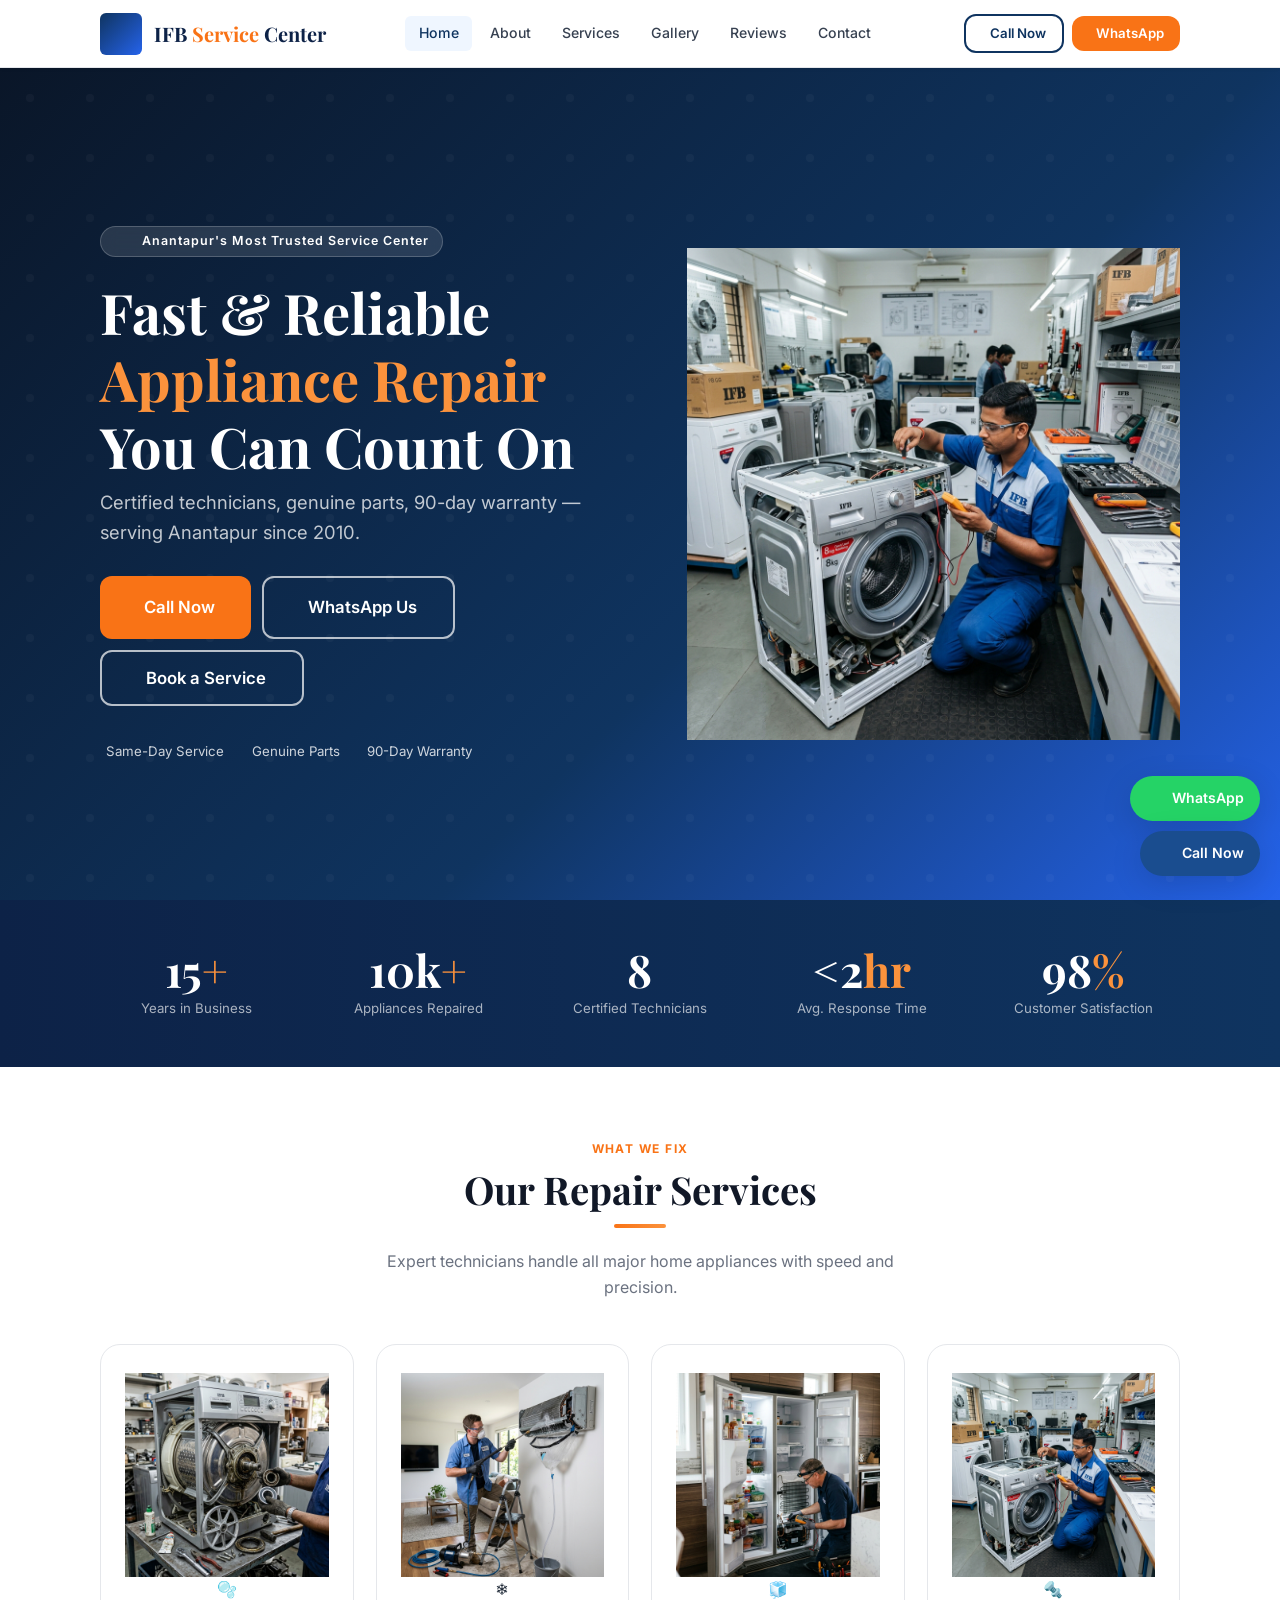
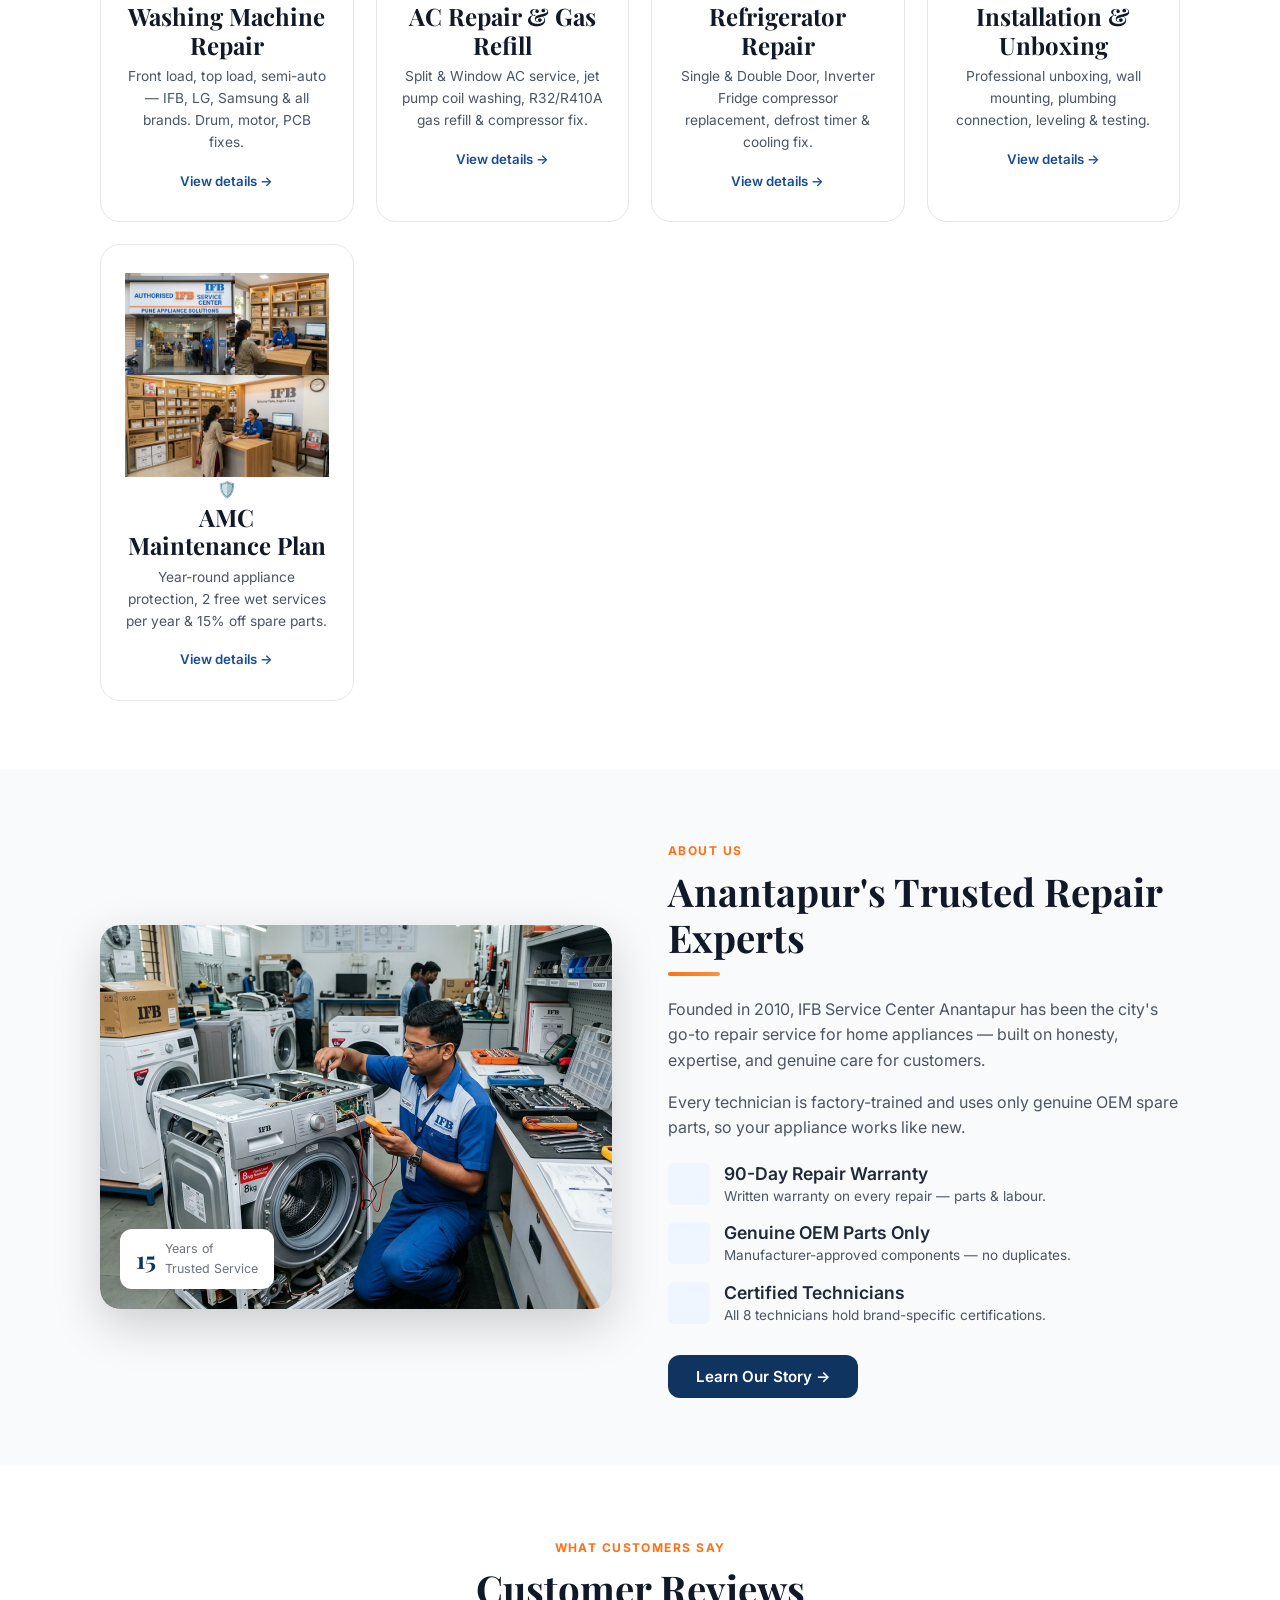
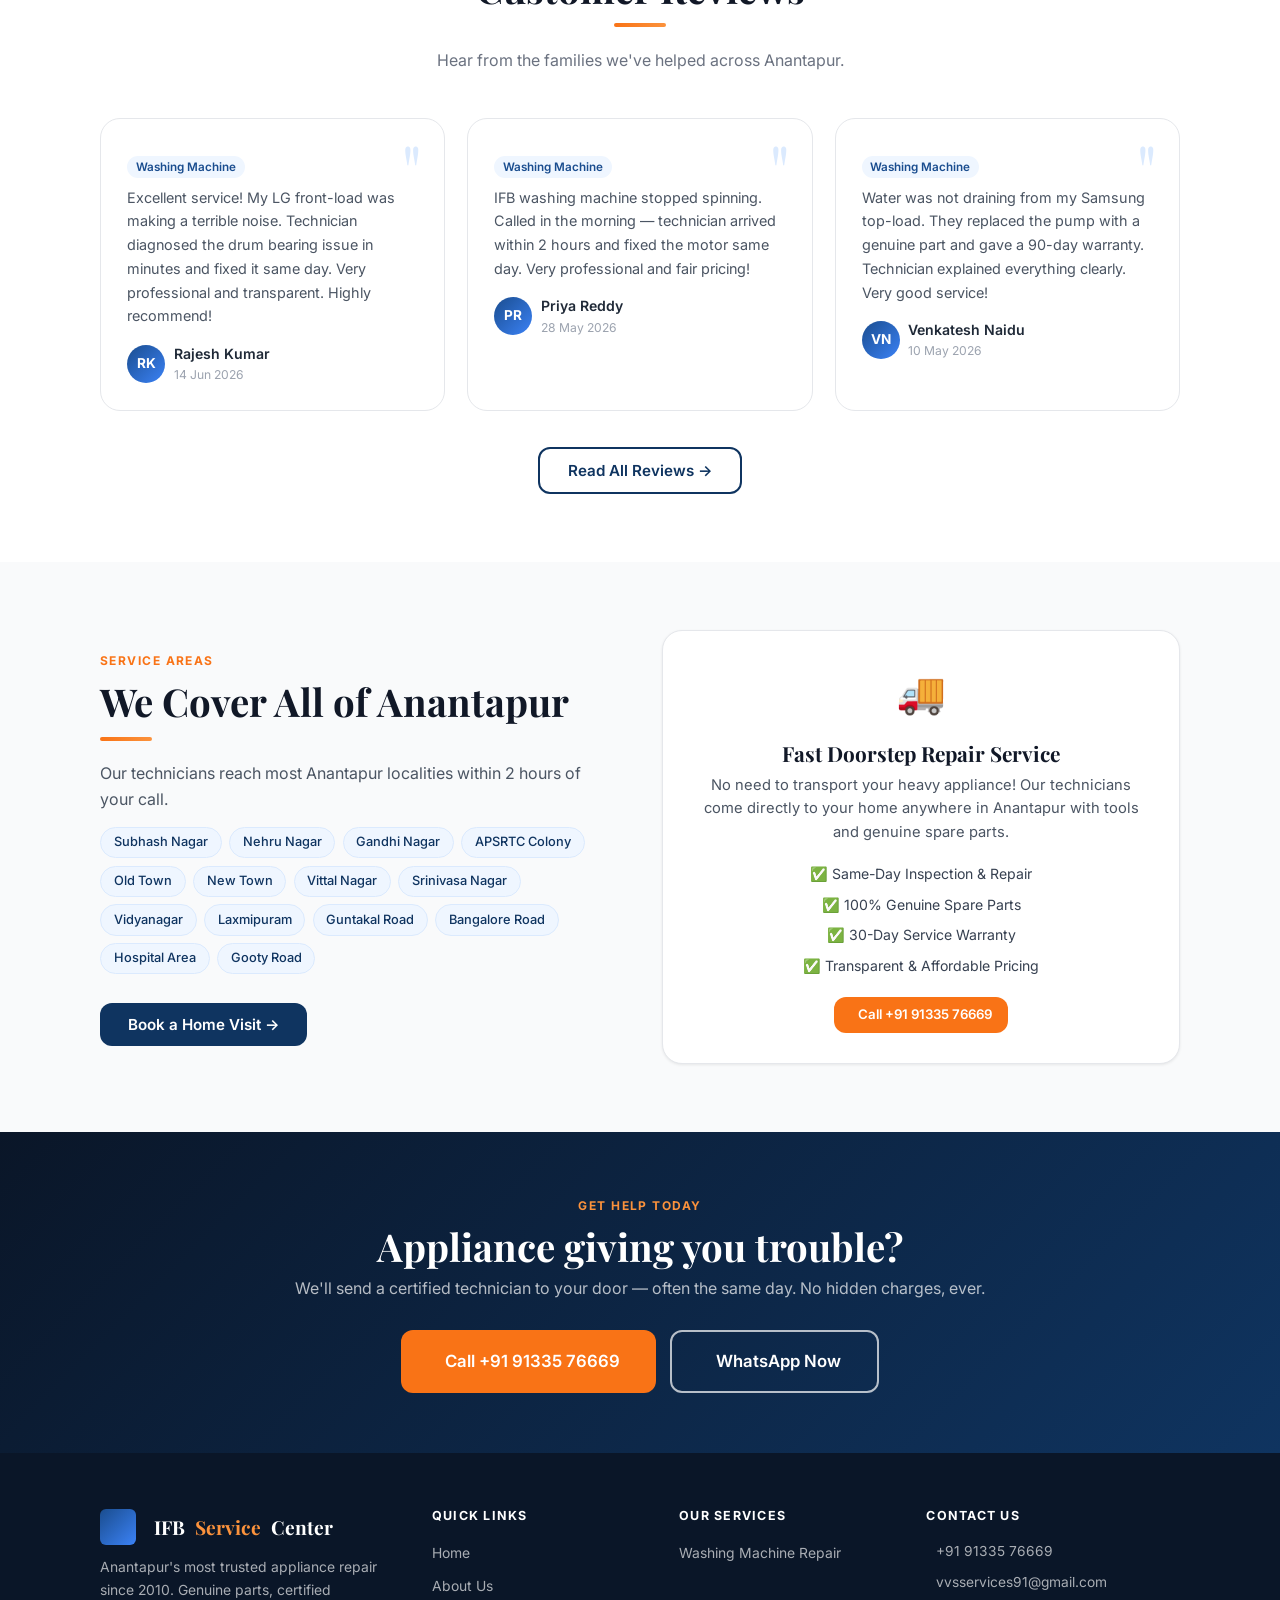
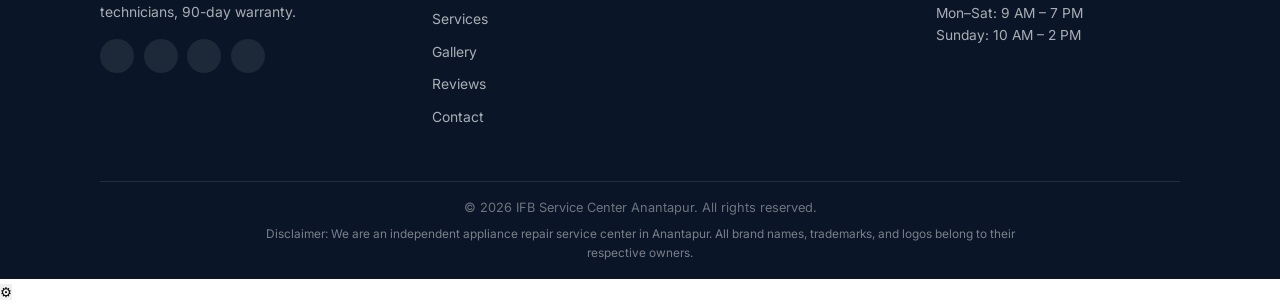
==== commit 988e9709: "Fix unclosed media query in style.css and add explicit style=display:none to overlays so modals stay" ====
--- a/index.html
+++ b/index.html
@@ -1966,7 +1966,7 @@
 navigate(PAGES.includes(initPage) ? initPage : 'home');
 </script>
 <!-- ── PASSWORD MODAL (owner-only access) ── -->
-<div id="pwdModalOverlay" role="dialog" aria-modal="true" aria-labelledby="pwdModalTitle">
+<div id="pwdModalOverlay" style="display:none;" role="dialog" aria-modal="true" aria-labelledby="pwdModalTitle">
   <div class="pwd-box">
     <h3 id="pwdModalTitle">🔐 Owner Access</h3>
     <p>Enter your password to manage gallery photos</p>
@@ -1983,7 +1983,7 @@
 <button id="ownerSecretTrigger" title="" aria-label="Settings">⚙</button>
 
 <!-- CLIENT PHOTO MANAGER MODAL -->
-<div class="works-modal-overlay" id="worksModalOverlay" role="dialog" aria-modal="true" aria-labelledby="worksModalTitle">
+<div class="works-modal-overlay" id="worksModalOverlay" style="display:none;" role="dialog" aria-modal="true" aria-labelledby="worksModalTitle">
   <div class="works-modal">
     <div class="works-modal-header">
       <h3 id="worksModalTitle">📸 Client Photo & Work Manager</h3>
@@ -2086,11 +2086,13 @@
 let _uploadedFile = null;
 
 function openModal() {
+  modalOverlay.style.display = 'flex';
   modalOverlay.classList.add('open');
   document.body.style.overflow = 'hidden';
   renderManageList();
 }
 function closeModal() {
+  modalOverlay.style.display = 'none';
   modalOverlay.classList.remove('open');
   document.body.style.overflow = '';
   addWorkForm.reset();
@@ -2116,11 +2118,13 @@
 function openPwdModal() {
   pwdInput.value = '';
   pwdError.style.display = 'none';
+  pwdOverlay.style.display = 'flex';
   pwdOverlay.classList.add('open');
   document.body.style.overflow = 'hidden';
   setTimeout(() => pwdInput.focus(), 120);
 }
 function closePwdModal() {
+  pwdOverlay.style.display = 'none';
   pwdOverlay.classList.remove('open');
   document.body.style.overflow = '';
 }
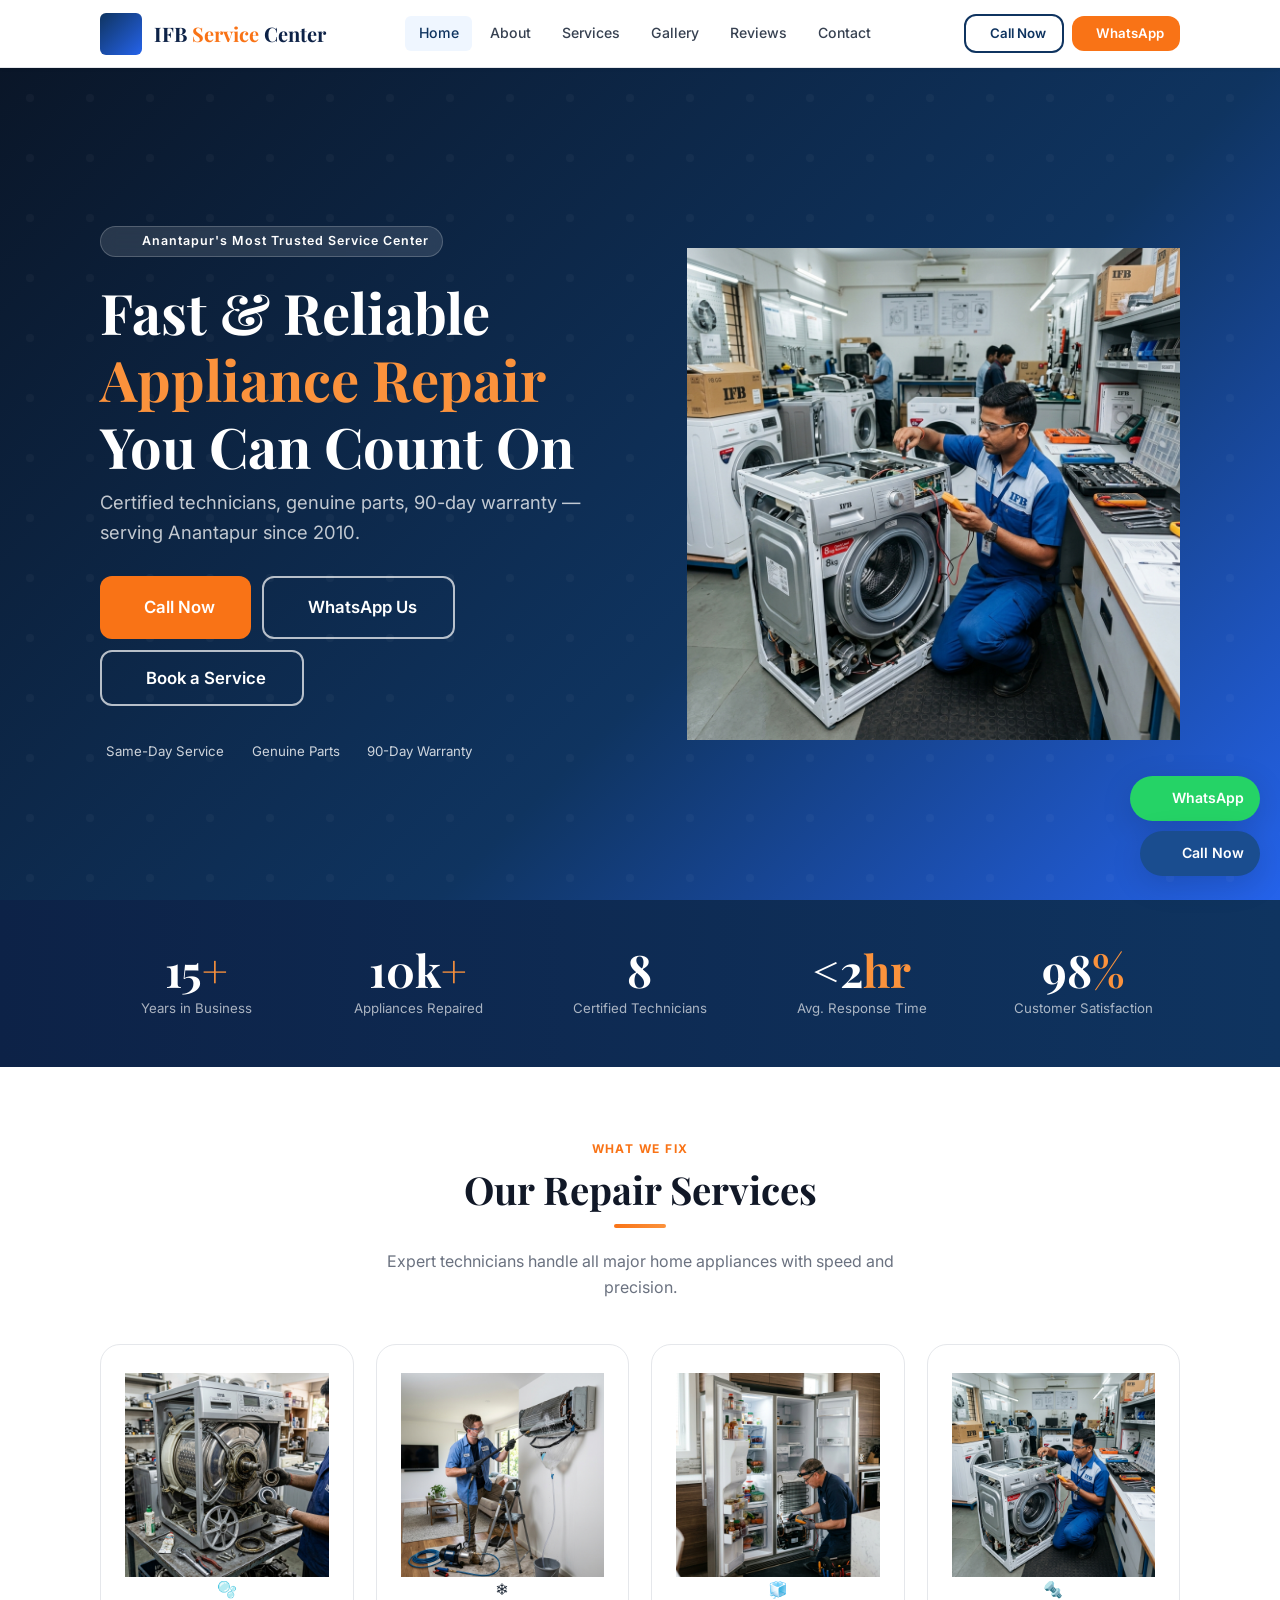
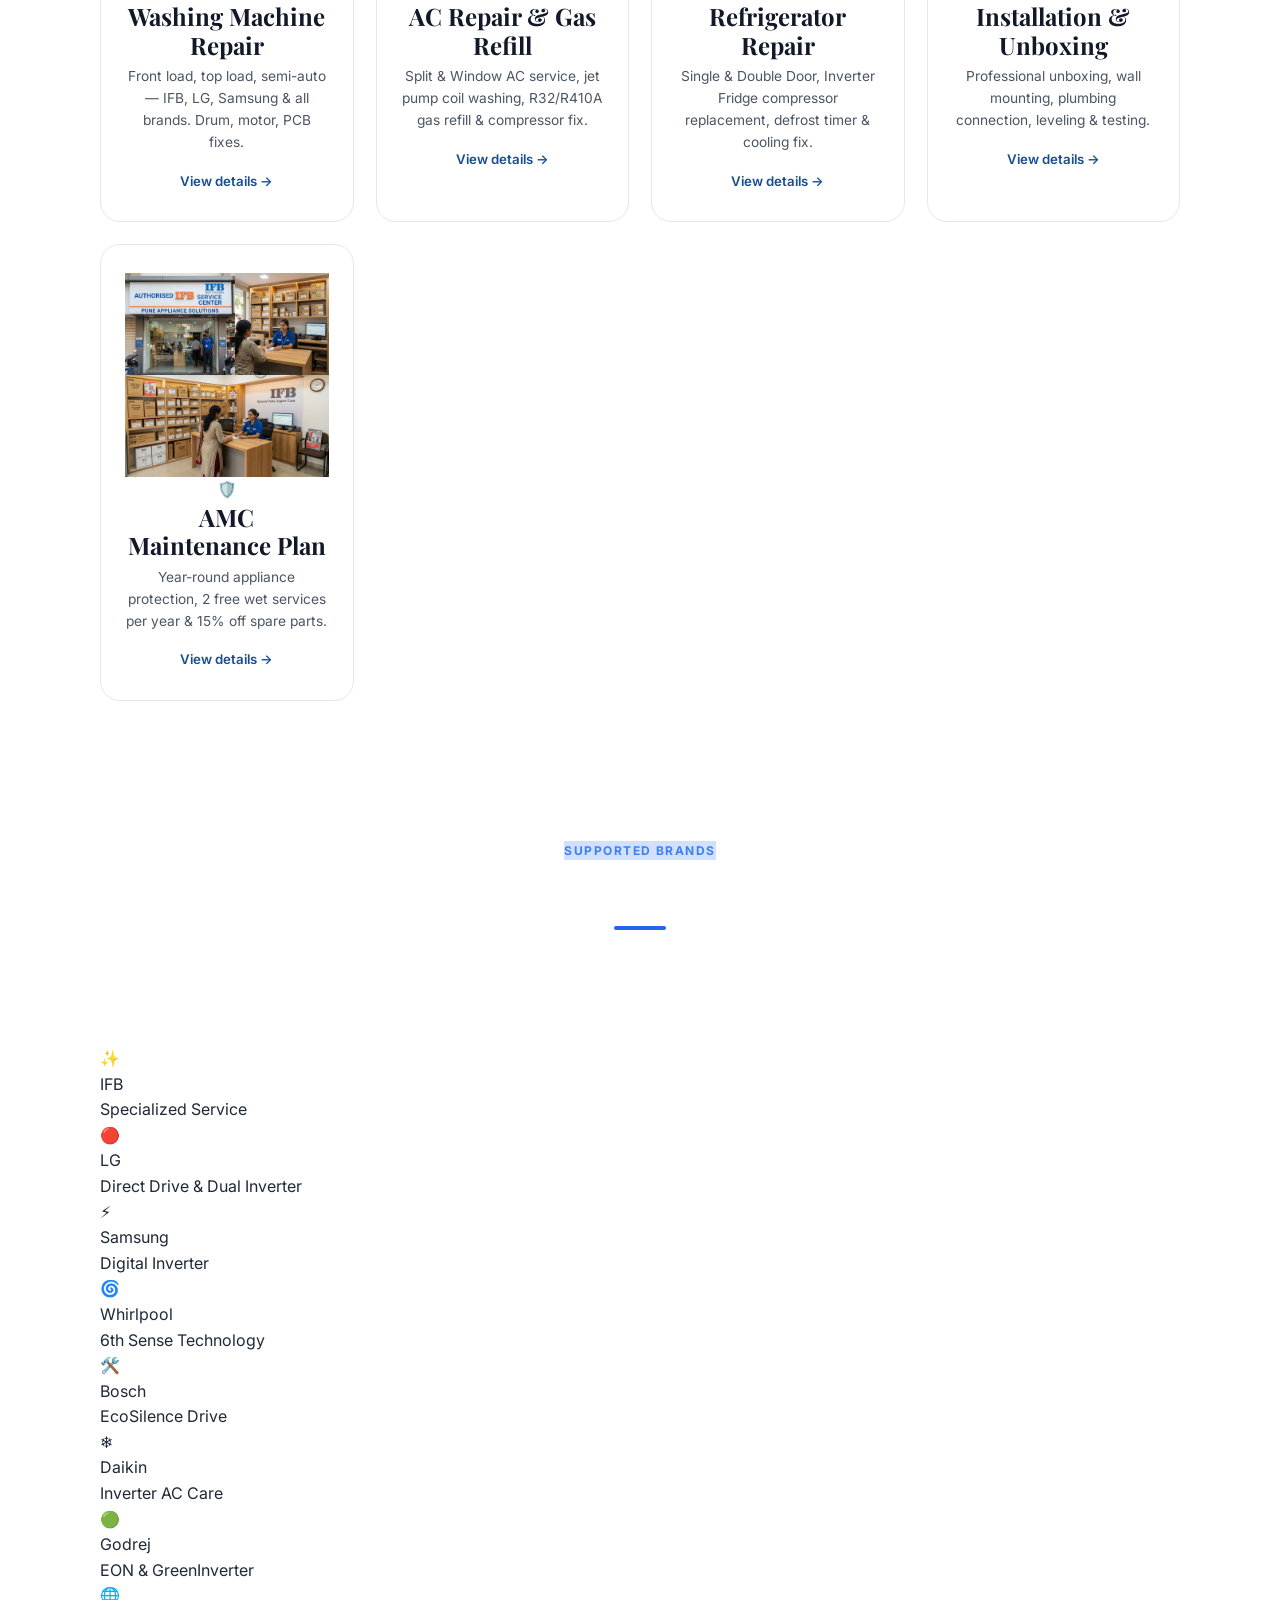
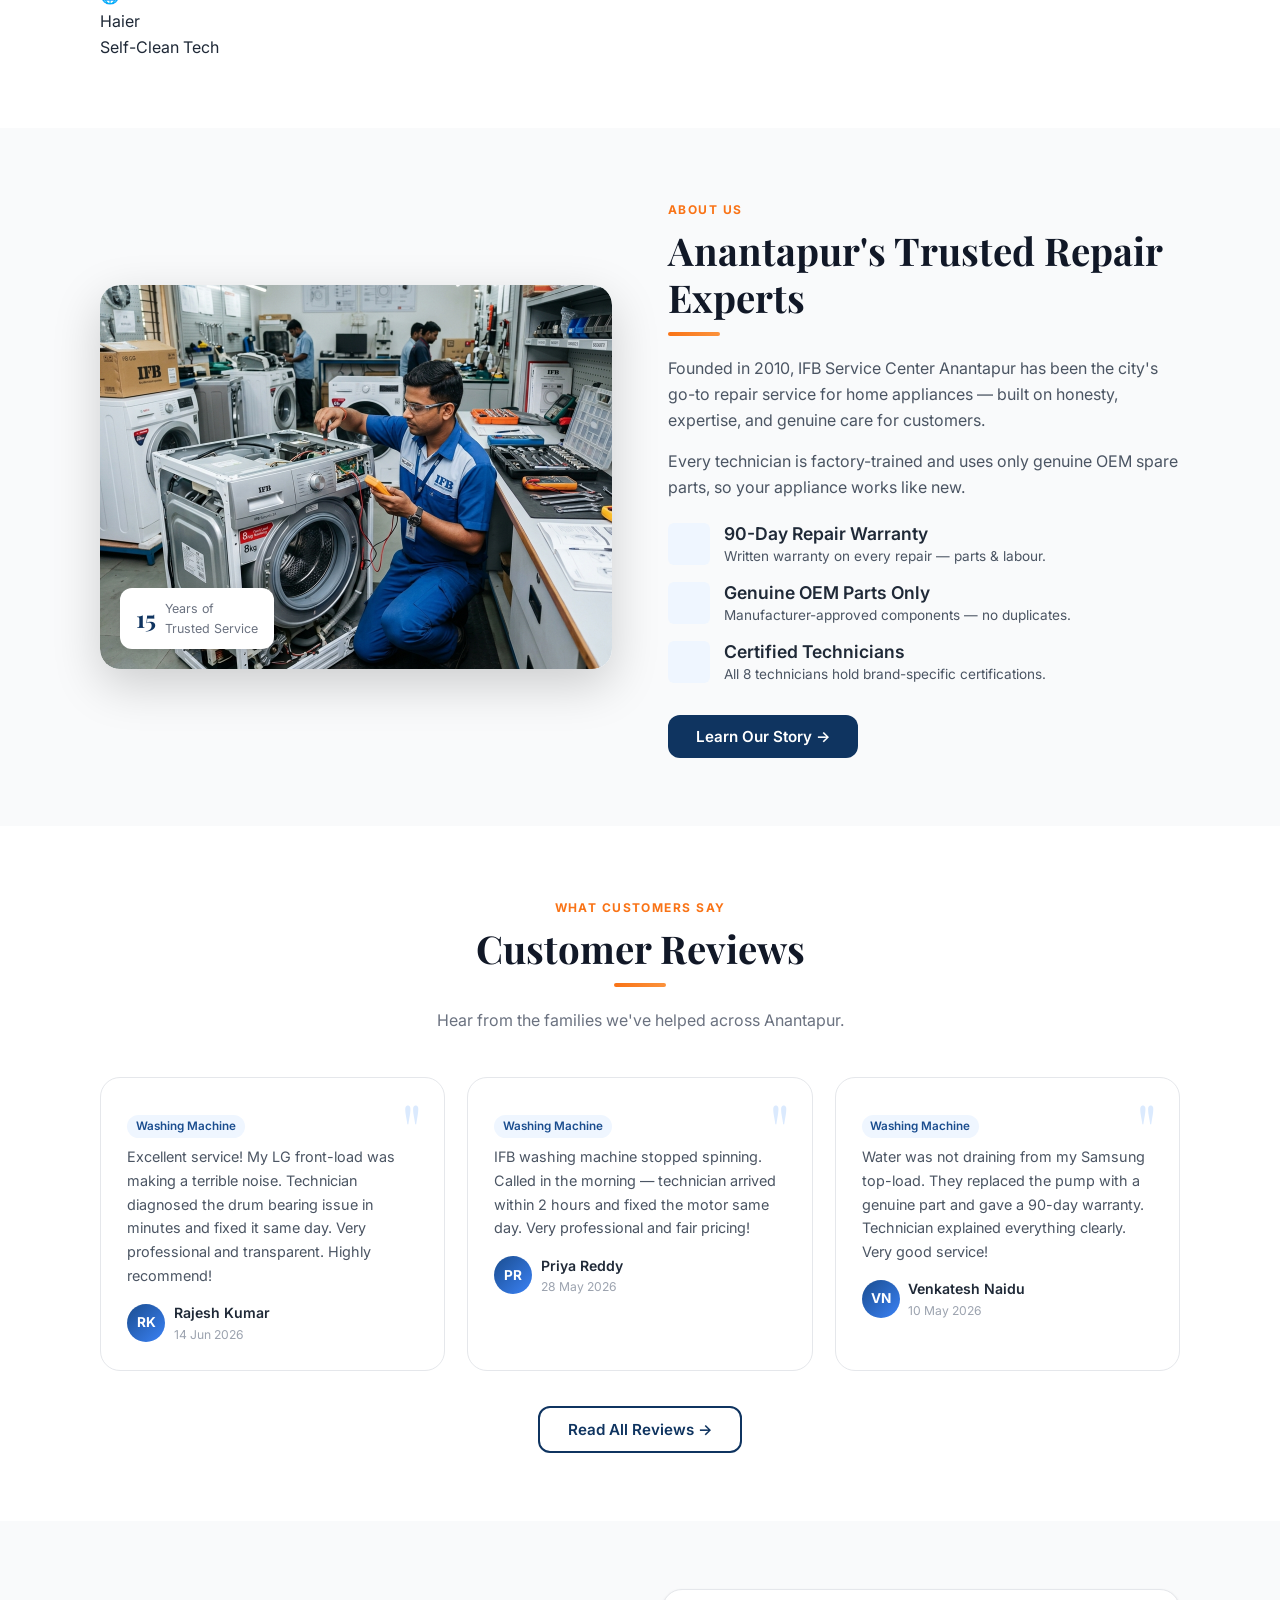
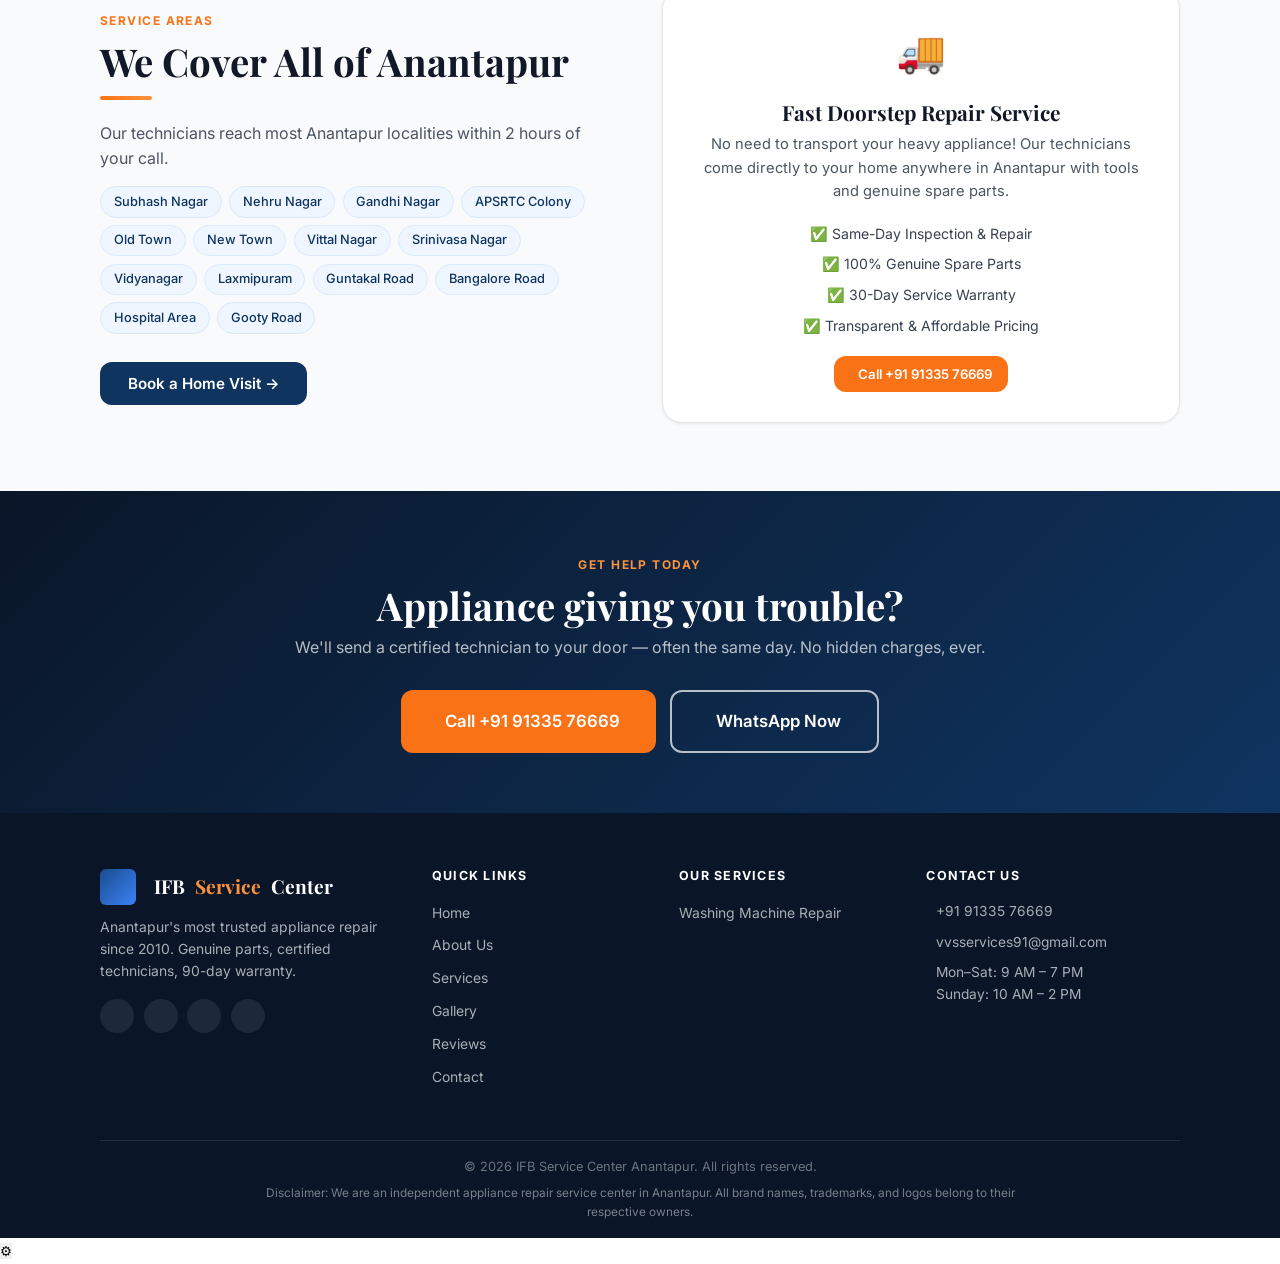
==== commit cdeb395d: "Add classic official brand showcase section with IFB, LG, Samsung, Whirlpool, Bosch, Daikin, Godrej," ====
--- a/index.html
+++ b/index.html
@@ -680,6 +680,61 @@
             <p>Year-round appliance protection, 2 free wet services per year &amp; 15% off spare parts.</p>
             <span class="svc-link">View details →</span>
           </div>
+        </div>
+      </div>
+    </div>
+  </section>
+
+  <!-- BRANDS WE REPAIR -->
+  <section class="brands-section">
+    <div class="container">
+      <div class="section-head center" style="color:var(--white)">
+        <span class="section-label" style="color:var(--blue-400);background:rgba(37,99,235,0.2)">Supported Brands</span>
+        <h2 class="section-title" style="color:var(--white)">Brands We Repair &amp; Service</h2>
+        <div class="divider center" style="background:var(--blue-500)"></div>
+        <p class="section-sub" style="color:rgba(255,255,255,0.75)">Factory-trained technicians experienced across all major leading appliance brands.</p>
+      </div>
+
+      <div class="brand-grid">
+        <div class="brand-card reveal">
+          <div class="brand-logo-icon">✨</div>
+          <div class="brand-name">IFB</div>
+          <div class="brand-tag">Specialized Service</div>
+        </div>
+        <div class="brand-card reveal">
+          <div class="brand-logo-icon">🔴</div>
+          <div class="brand-name">LG</div>
+          <div class="brand-tag">Direct Drive &amp; Dual Inverter</div>
+        </div>
+        <div class="brand-card reveal">
+          <div class="brand-logo-icon">⚡</div>
+          <div class="brand-name">Samsung</div>
+          <div class="brand-tag">Digital Inverter</div>
+        </div>
+        <div class="brand-card reveal">
+          <div class="brand-logo-icon">🌀</div>
+          <div class="brand-name">Whirlpool</div>
+          <div class="brand-tag">6th Sense Technology</div>
+        </div>
+        <div class="brand-card reveal">
+          <div class="brand-logo-icon">🛠️</div>
+          <div class="brand-name">Bosch</div>
+          <div class="brand-tag">EcoSilence Drive</div>
+        </div>
+        <div class="brand-card reveal">
+          <div class="brand-logo-icon">❄️</div>
+          <div class="brand-name">Daikin</div>
+          <div class="brand-tag">Inverter AC Care</div>
+        </div>
+        <div class="brand-card reveal">
+          <div class="brand-logo-icon">🟢</div>
+          <div class="brand-name">Godrej</div>
+          <div class="brand-tag">EON &amp; GreenInverter</div>
+        </div>
+        <div class="brand-card reveal">
+          <div class="brand-logo-icon">🌐</div>
+          <div class="brand-name">Haier</div>
+          <div class="brand-tag">Self-Clean Tech</div>
         </div>
       </div>
     </div>
@@ -2066,6 +2121,7 @@
 <script src="https://www.gstatic.com/firebasejs/10.12.0/firebase-firestore-compat.js"></script>
 <script src="js/firebase-config.js"></script>
 <script src="js/firebase-gallery.js"></script>
+<script src="js/google-drive-gallery.js"></script>
 <script src="js/works-manager.js"></script>
 
 <script>
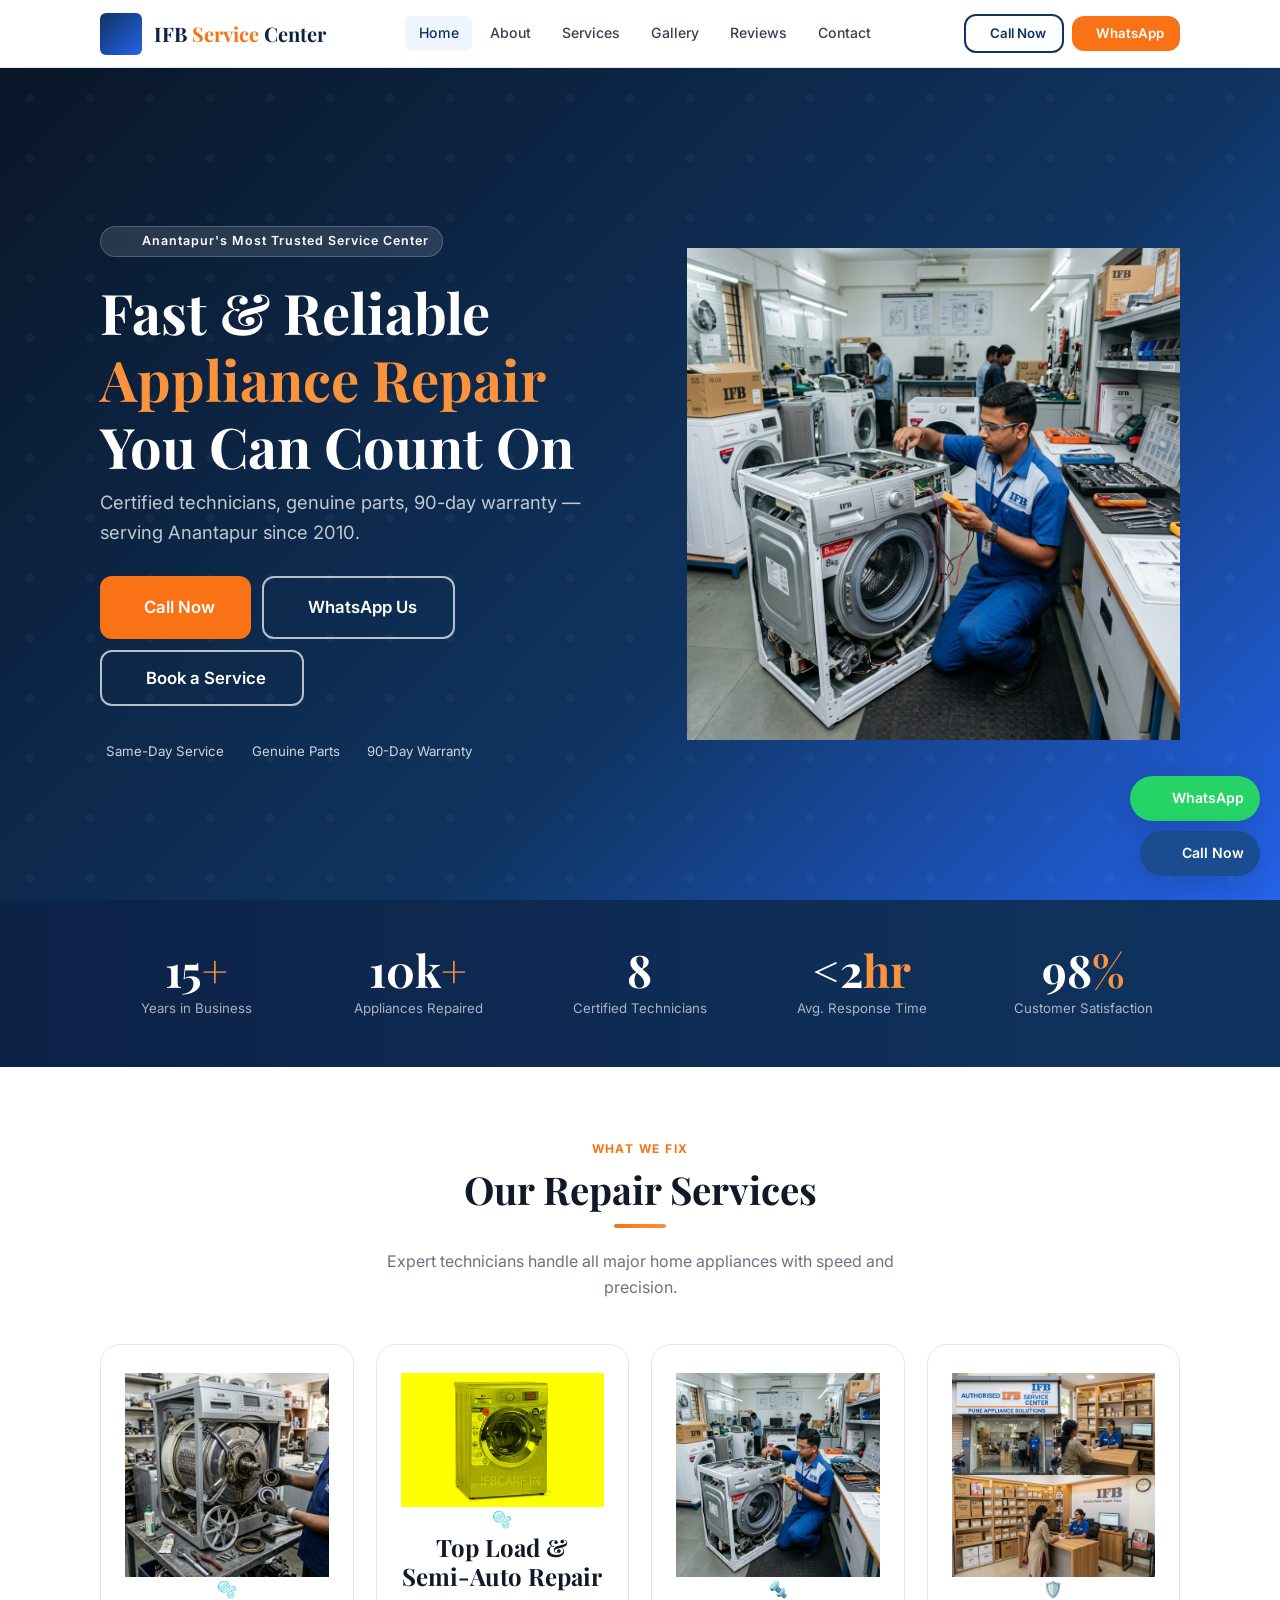
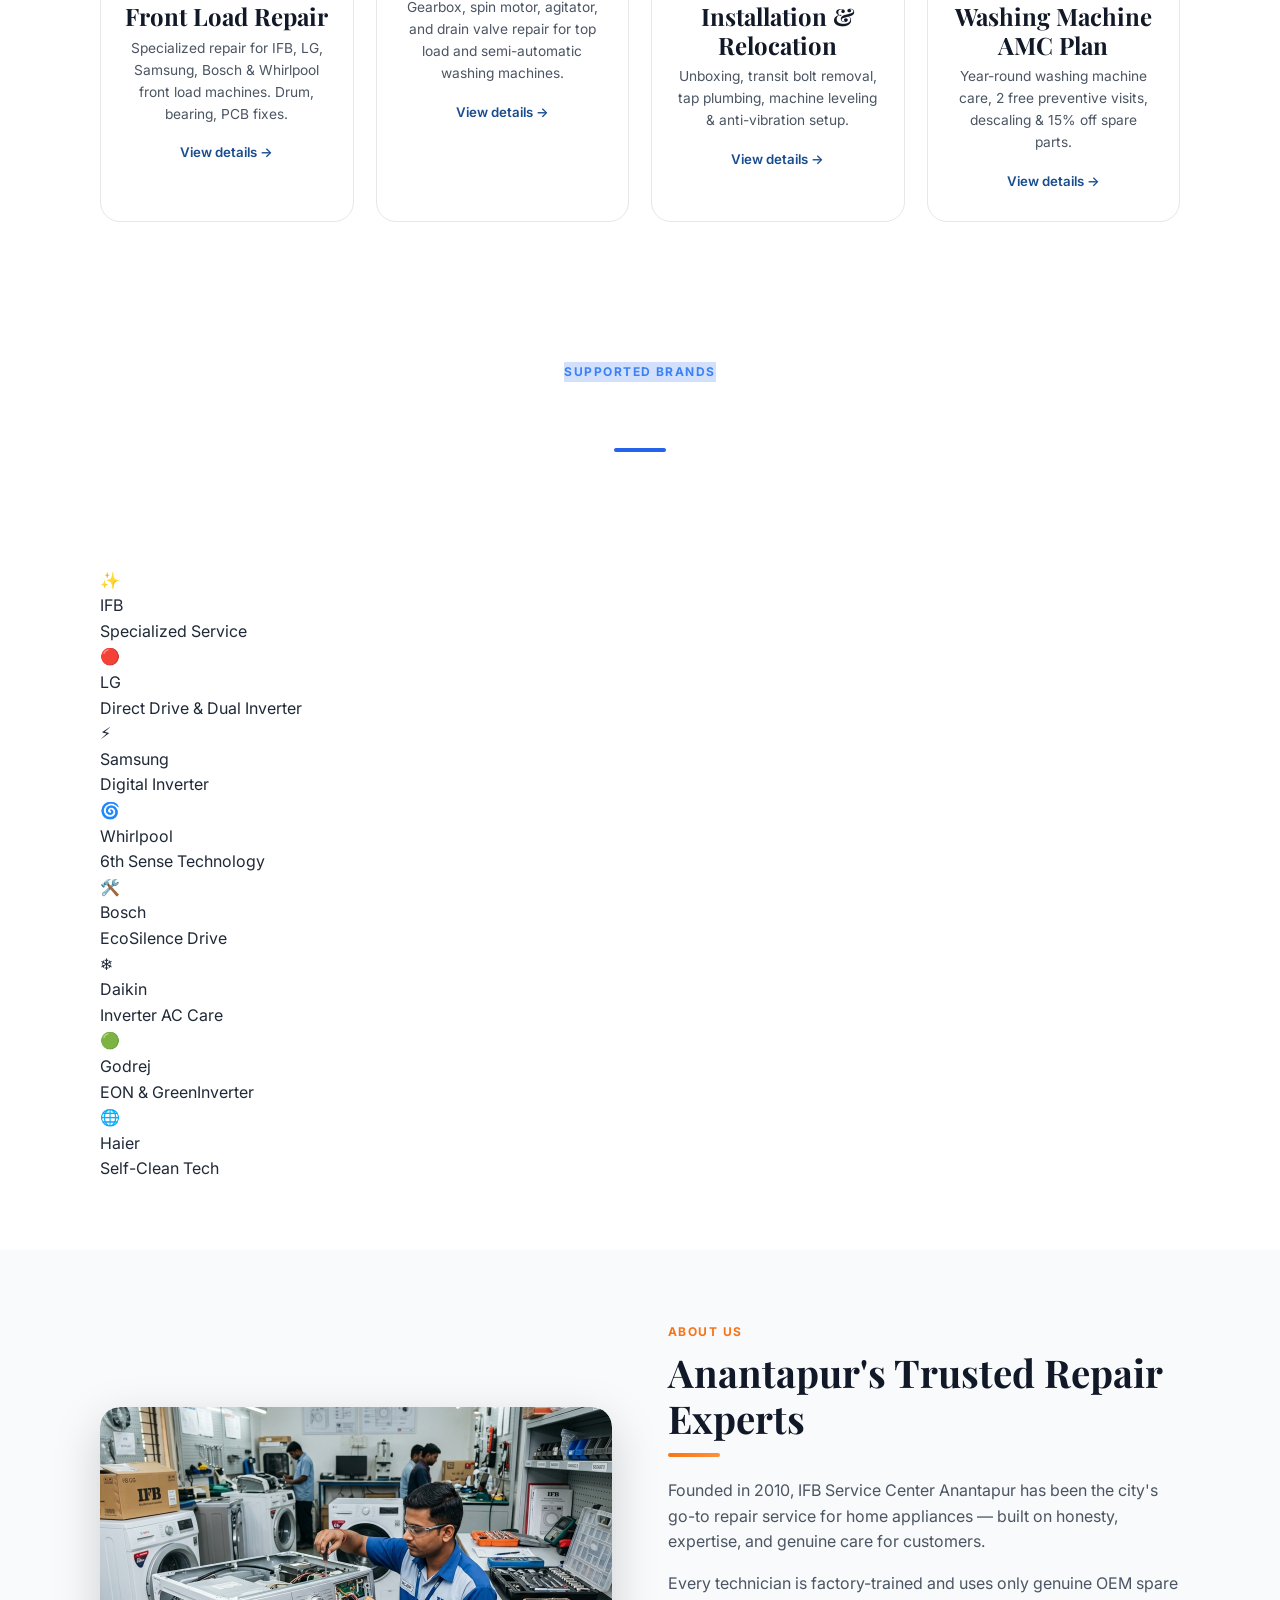
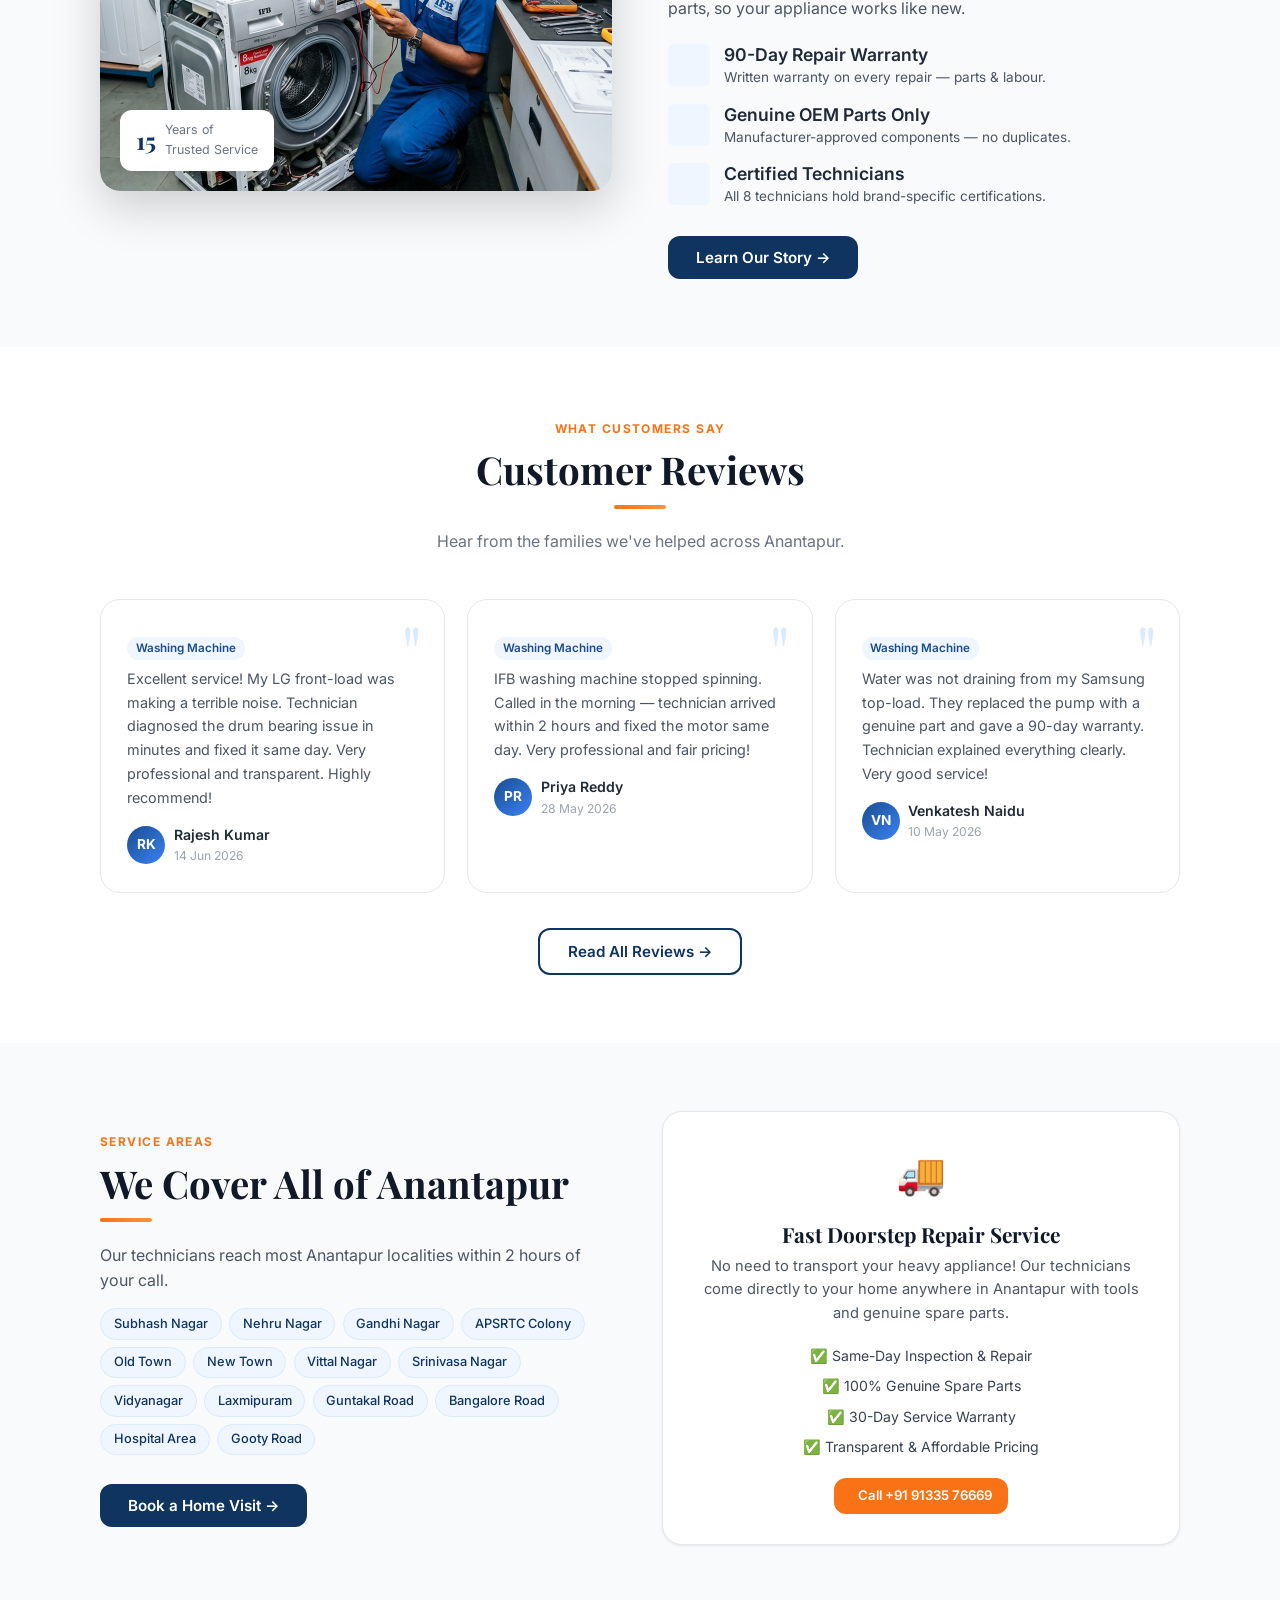
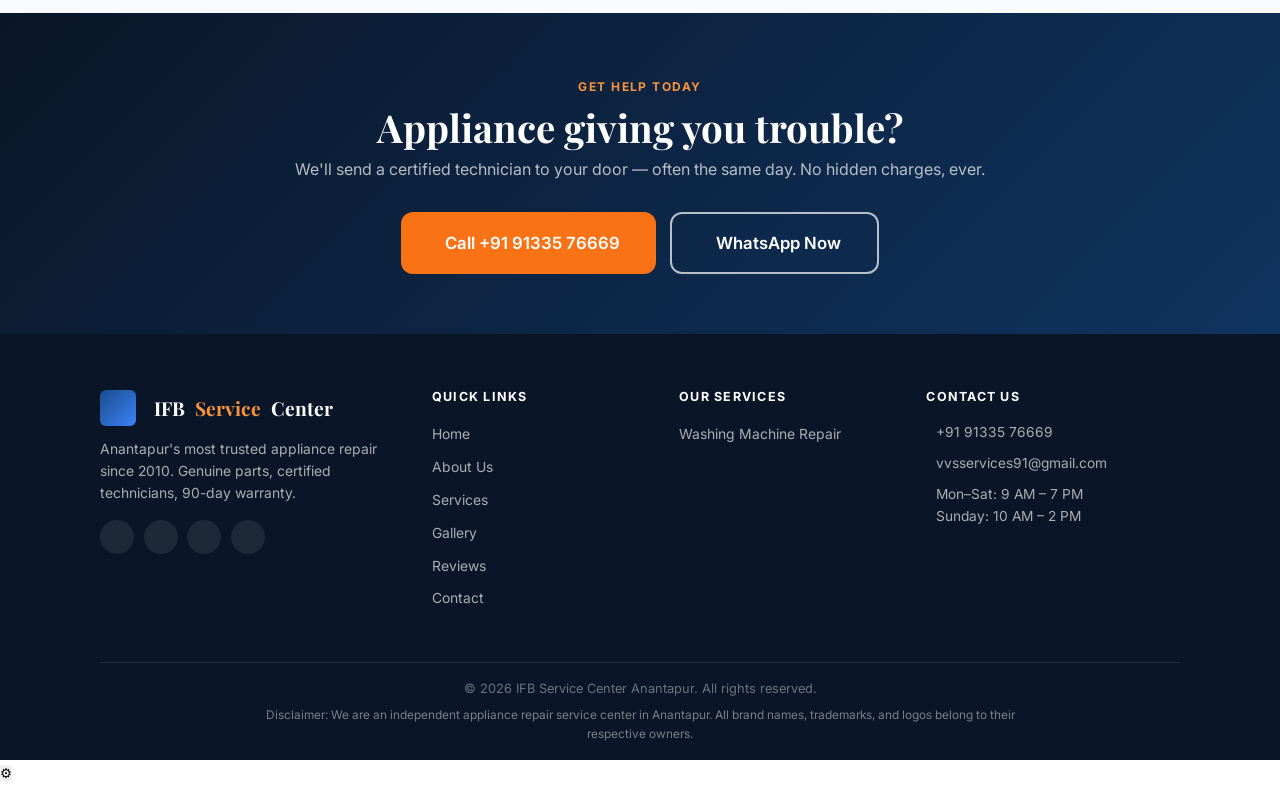
==== commit de8e28dc: "Remove AC and Refrigerator repair; focus website 100% on Washing Machine Repair, Installation, and A" ====
--- a/index.html
+++ b/index.html
@@ -622,50 +622,38 @@
         <p class="section-sub">Expert technicians handle all major home appliances with speed and precision.</p>
       </div>
       <div class="service-grid">
-        <div class="svc-card reveal" onclick="navigate('services','washing-machine')">
+        <div class="svc-card reveal" onclick="navigate('services','front-load')">
           <div class="svc-card-img-wrap">
-            <img src="images/service-washing-machine.png" alt="Washing Machine Repair" />
+            <img src="images/service-washing-machine.png" alt="Front Load Washing Machine Repair" />
             <div class="svc-card-icon-badge">🫧</div>
           </div>
           <div class="svc-card-body">
-            <h3>Washing Machine Repair</h3>
-            <p>Front load, top load, semi-auto — IFB, LG, Samsung &amp; all brands. Drum, motor, PCB fixes.</p>
+            <h3>Front Load Repair</h3>
+            <p>Specialized repair for IFB, LG, Samsung, Bosch &amp; Whirlpool front load machines. Drum, bearing, PCB fixes.</p>
             <span class="svc-link">View details →</span>
           </div>
         </div>
 
-        <div class="svc-card reveal" onclick="navigate('services','ac')">
+        <div class="svc-card reveal" onclick="navigate('services','top-load')">
           <div class="svc-card-img-wrap">
-            <img src="images/service-ac-repair.png" alt="AC Repair & Gas Refill" />
-            <div class="svc-card-icon-badge">❄️</div>
+            <img src="images/justdial/photo5.jpg" alt="Top Load & Semi-Auto Repair" />
+            <div class="svc-card-icon-badge">🫧</div>
           </div>
           <div class="svc-card-body">
-            <h3>AC Repair &amp; Gas Refill</h3>
-            <p>Split &amp; Window AC service, jet pump coil washing, R32/R410A gas refill &amp; compressor fix.</p>
+            <h3>Top Load &amp; Semi-Auto Repair</h3>
+            <p>Gearbox, spin motor, agitator, and drain valve repair for top load and semi-automatic washing machines.</p>
             <span class="svc-link">View details →</span>
           </div>
         </div>
 
-        <div class="svc-card reveal" onclick="navigate('services','refrigerator')">
-          <div class="svc-card-img-wrap">
-            <img src="images/service-refrigerator.png" alt="Refrigerator Repair" />
-            <div class="svc-card-icon-badge">🧊</div>
-          </div>
-          <div class="svc-card-body">
-            <h3>Refrigerator Repair</h3>
-            <p>Single &amp; Double Door, Inverter Fridge compressor replacement, defrost timer &amp; cooling fix.</p>
-            <span class="svc-link">View details →</span>
-          </div>
-        </div>
-
         <div class="svc-card reveal" onclick="navigate('services','installation')">
           <div class="svc-card-img-wrap">
-            <img src="images/hero-technician.png" alt="Installation & Unboxing" />
+            <img src="images/hero-technician.png" alt="Installation & Relocation" />
             <div class="svc-card-icon-badge">🔩</div>
           </div>
           <div class="svc-card-body">
-            <h3>Installation &amp; Unboxing</h3>
-            <p>Professional unboxing, wall mounting, plumbing connection, leveling &amp; testing.</p>
+            <h3>Installation &amp; Relocation</h3>
+            <p>Unboxing, transit bolt removal, tap plumbing, machine leveling &amp; anti-vibration setup.</p>
             <span class="svc-link">View details →</span>
           </div>
         </div>
@@ -676,8 +664,8 @@
             <div class="svc-card-icon-badge">🛡️</div>
           </div>
           <div class="svc-card-body">
-            <h3>AMC Maintenance Plan</h3>
-            <p>Year-round appliance protection, 2 free wet services per year &amp; 15% off spare parts.</p>
+            <h3>Washing Machine AMC Plan</h3>
+            <p>Year-round washing machine care, 2 free preventive visits, descaling &amp; 15% off spare parts.</p>
             <span class="svc-link">View details →</span>
           </div>
         </div>
@@ -1947,10 +1935,10 @@
   { cat:'washing-machine', img:'images/justdial/photo4.jpg', label:'IFB Care — Authorized Service Partner', bg:'linear-gradient(135deg,#7f1d1d,#dc2626)' },
   { cat:'washing-machine', img:'images/justdial/photo5.jpg', label:'IFB Elite Aqua SX — Front Load Washing Machine', bg:'linear-gradient(135deg,#854d0e,#eab308)' },
   { cat:'washing-machine', img:'images/service-washing-machine.png', label:'IFB Front Load — Drum Bearing Replacement', bg:'linear-gradient(135deg,#0f3460,#2563eb)' },
-  { cat:'ac',              img:'images/service-ac-repair.png', label:'LG Split AC — Gas Refill & Deep Coil Cleaning', bg:'linear-gradient(135deg,#0d2247,#1a4d8f)' },
-  { cat:'refrigerator',    img:'images/service-refrigerator.png', label:'Samsung Double Door — Compressor Replacement', bg:'linear-gradient(135deg,#0a2744,#0f5f8a)' },
+  { cat:'washing-machine', img:'images/service-washing-machine.png', label:'Top Load Washing Machine — Gearbox & Pulsator Repair', bg:'linear-gradient(135deg,#0d2247,#1a4d8f)' },
+  { cat:'washing-machine', img:'images/service-washing-machine.png', label:'Semi-Auto Machine — Motor Rewinding & Spin Tub Fix', bg:'linear-gradient(135deg,#0a2744,#0f5f8a)' },
   { cat:'installation',    img:'images/hero-technician.png', label:'IFB Machine — Wall Mount & Anti-Vibration Setup', bg:'linear-gradient(135deg,#1c3a1a,#2d6a28)' },
-  { cat:'ac',              img:'images/service-center-store.png', label:'Daikin AC — Outdoor Fan Motor Replacement', bg:'linear-gradient(135deg,#3a1a0a,#c05a10)' }
+  { cat:'installation',    img:'images/service-center-store.png', label:'Washing Machine AMC — Annual Care & Tub Descaling Drive', bg:'linear-gradient(135deg,#3a1a0a,#c05a10)' }
 ];
 
 function renderGallery(filter) {
@@ -2062,10 +2050,8 @@
           <div class="form-group">
             <label class="form-label" for="workCategory">Appliance Category *</label>
             <select id="workCategory" class="form-control" required>
-              <option value="washing-machine">Washing Machine</option>
-              <option value="ac">AC Repair</option>
-              <option value="refrigerator">Refrigerator</option>
-              <option value="installation">Installation</option>
+              <option value="washing-machine">Washing Machine Repair</option>
+              <option value="installation">Installation &amp; Relocation</option>
             </select>
           </div>
         </div>
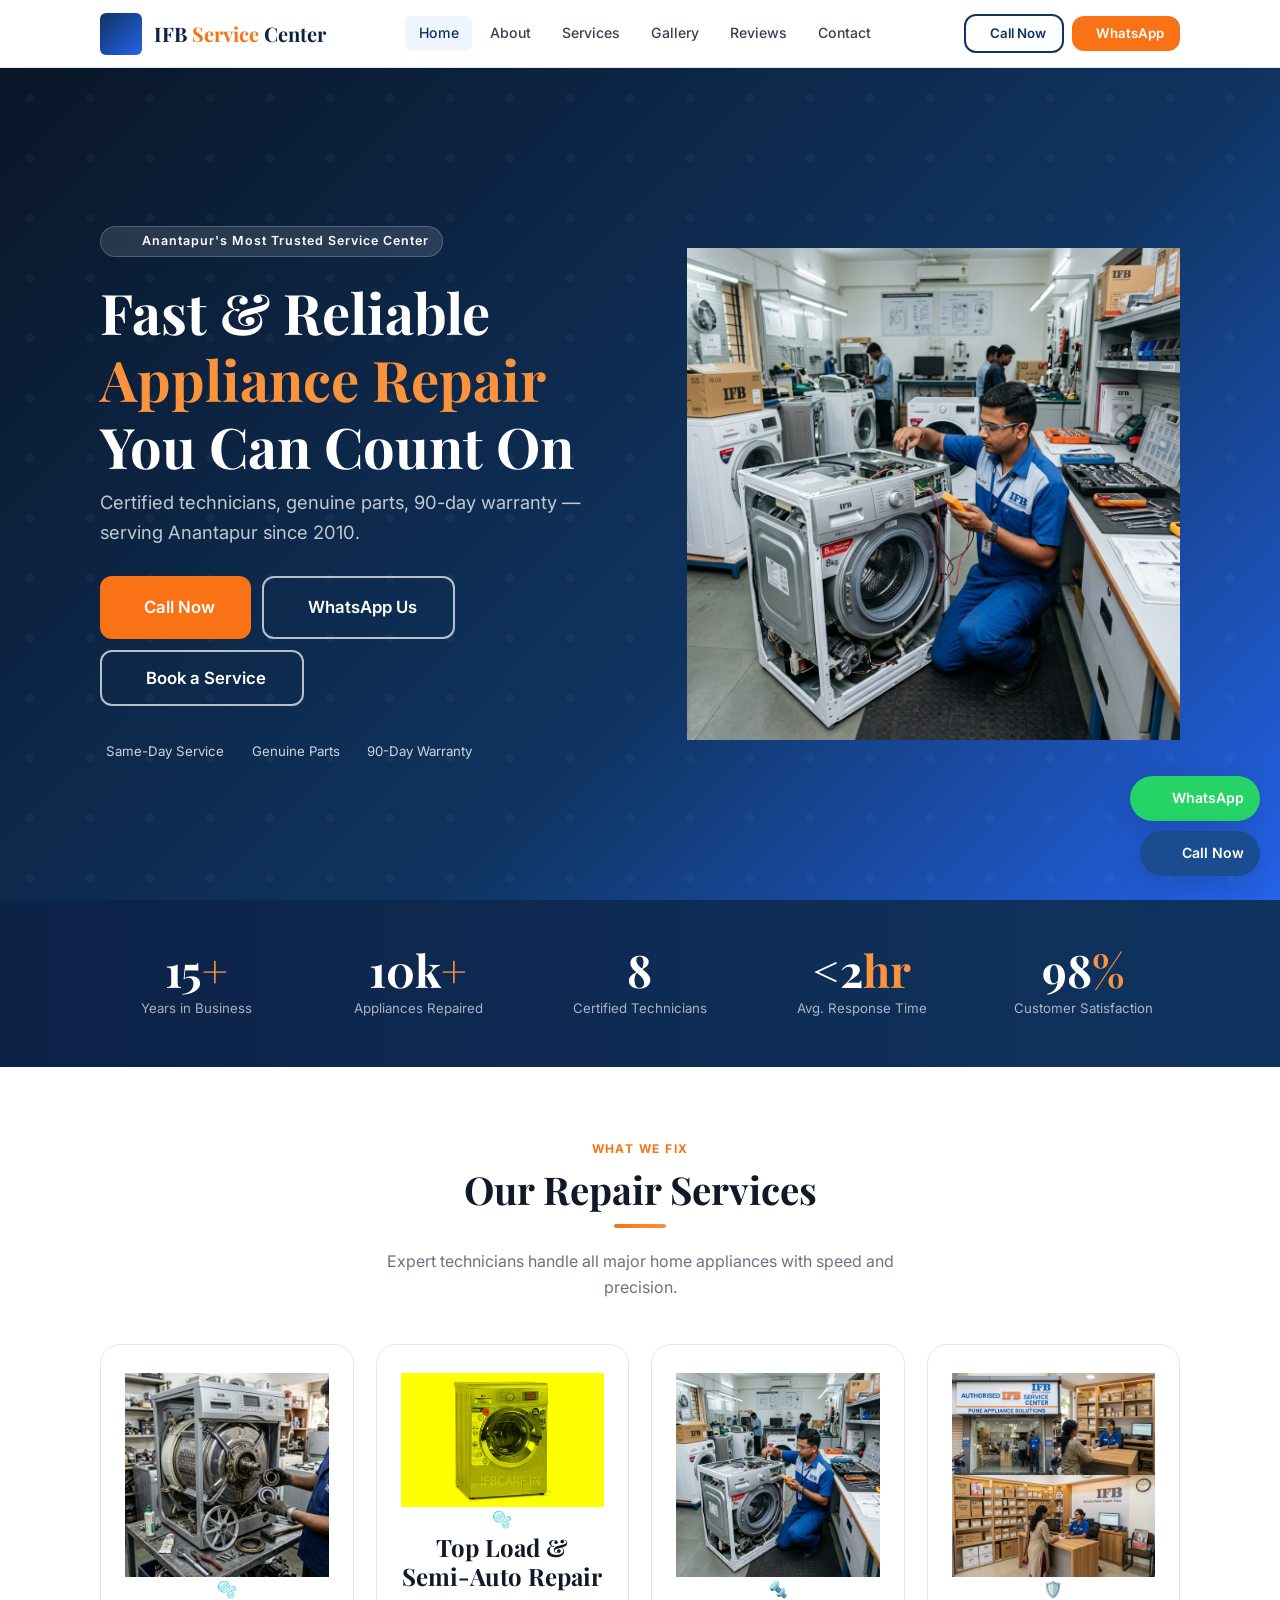
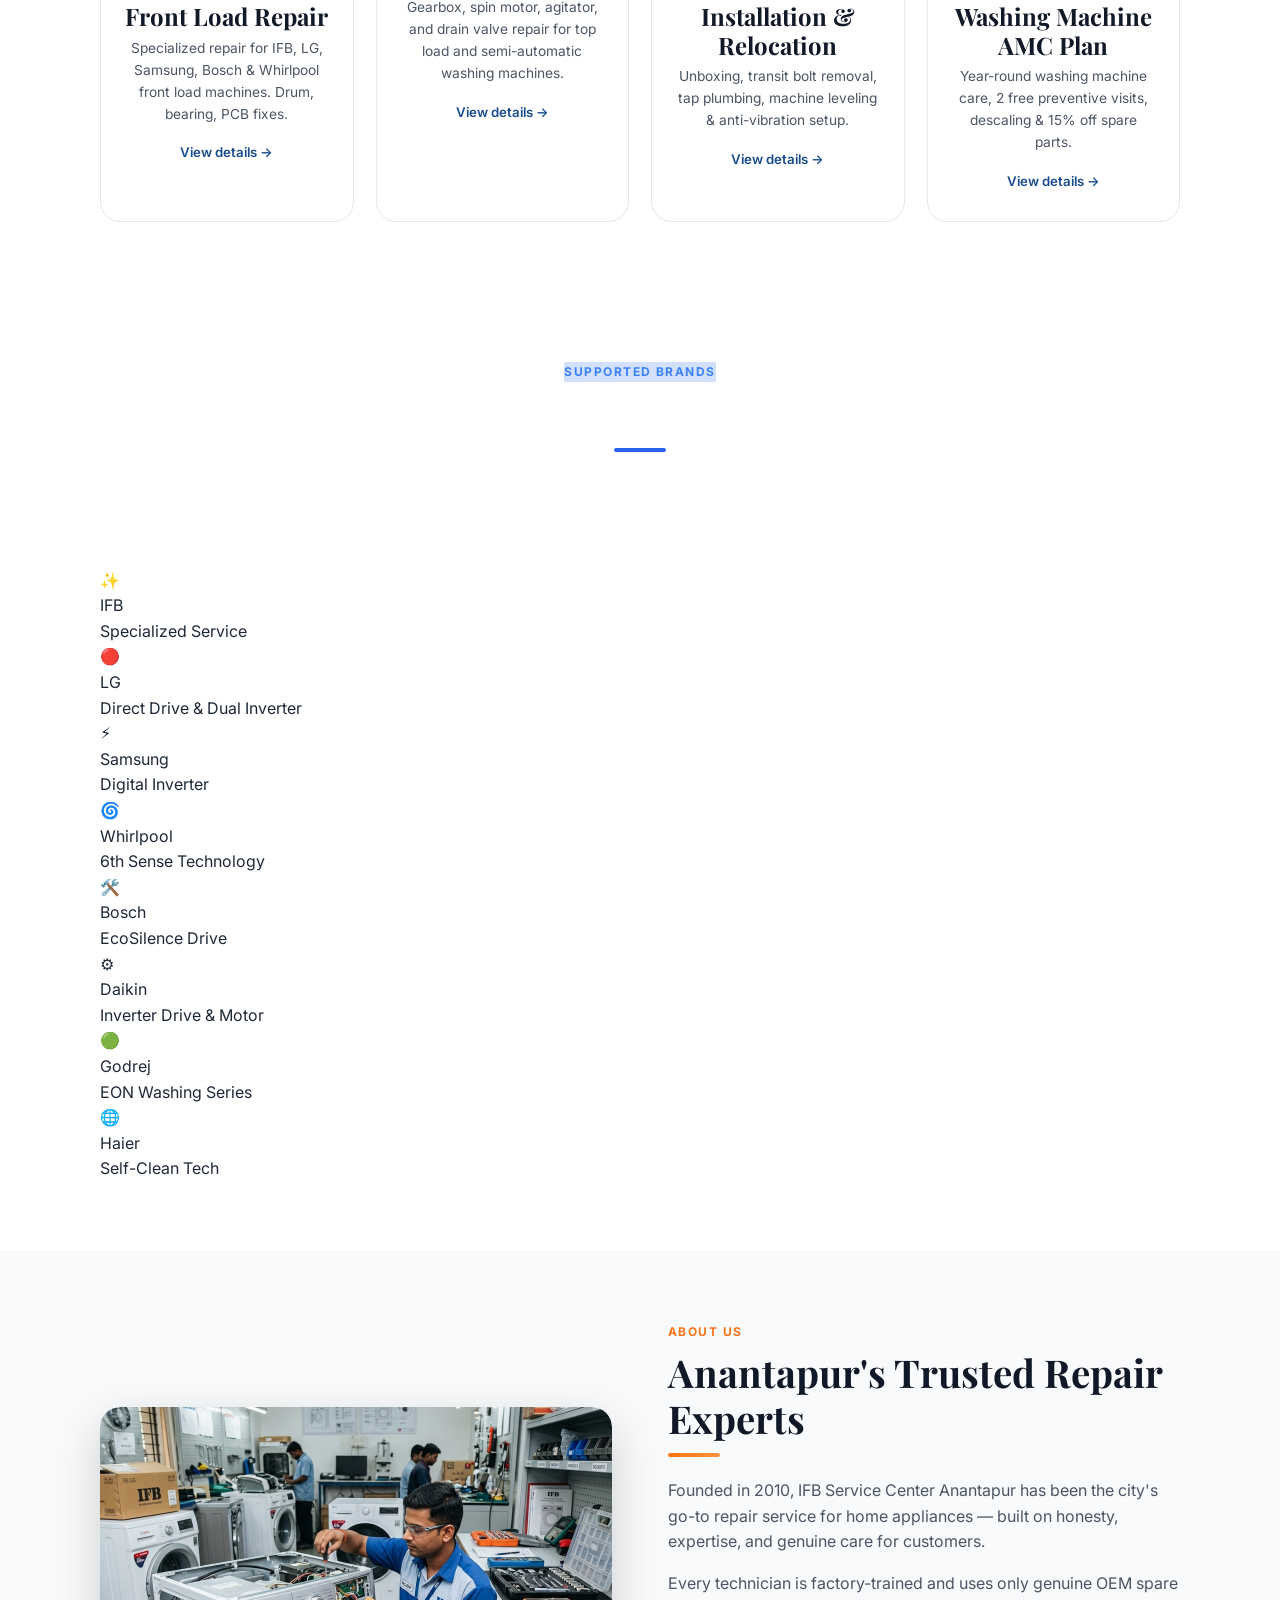
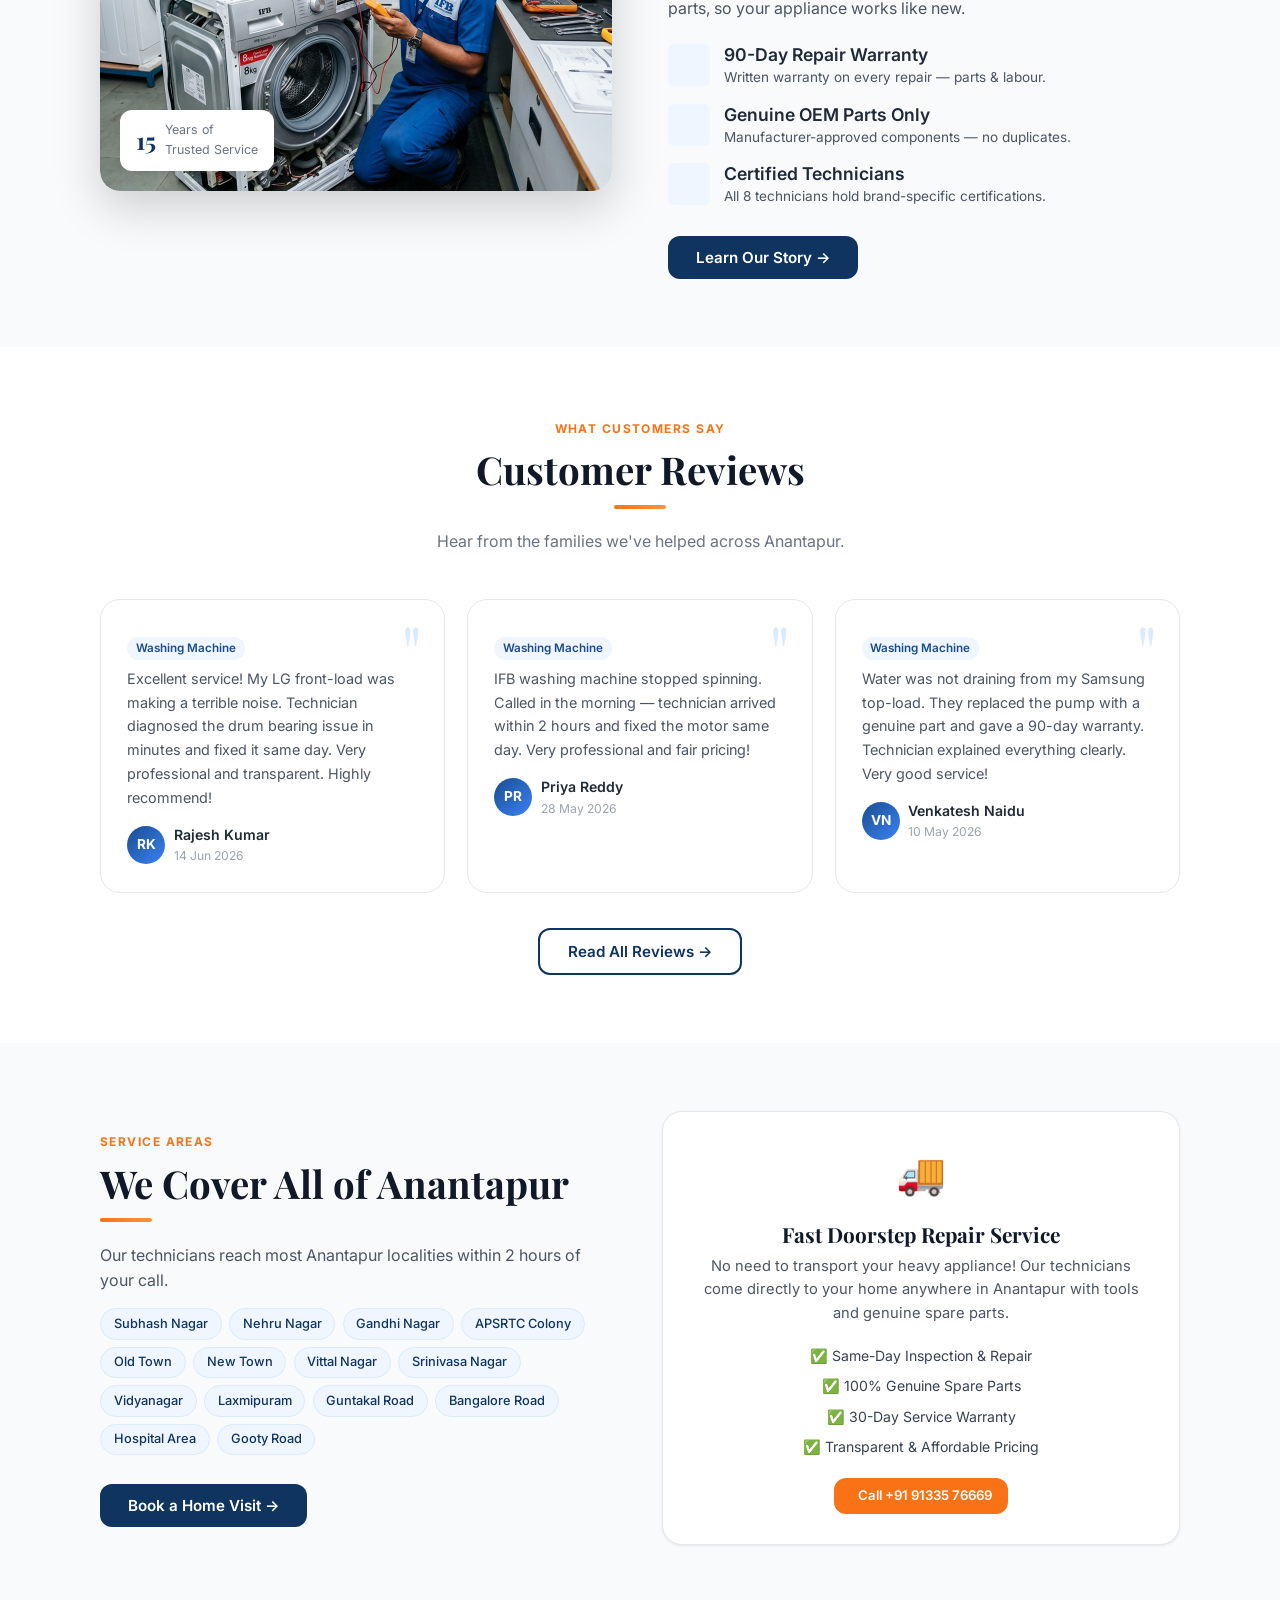
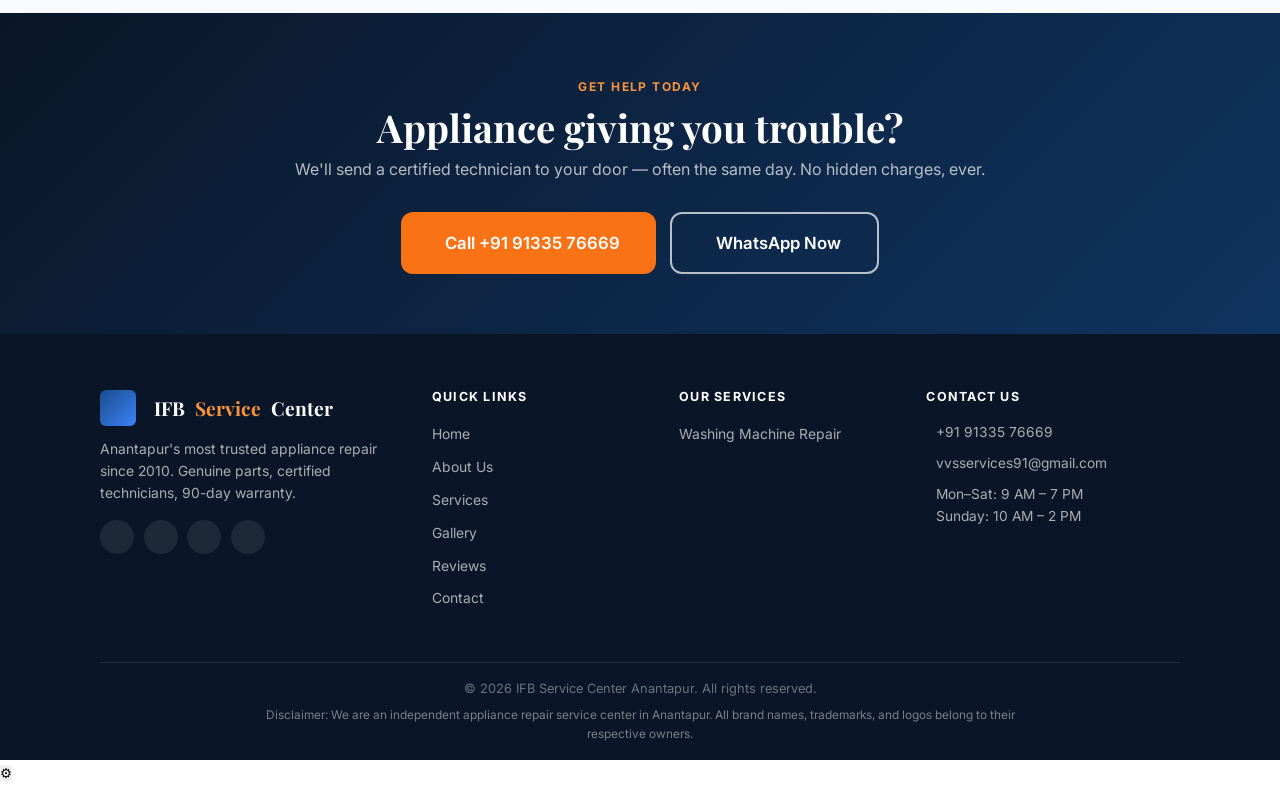
==== commit 1ae97bd3: "Fix services.html syntax error and clean up technician specialties & brand tags for washing machine " ====
--- a/index.html
+++ b/index.html
@@ -710,14 +710,14 @@
           <div class="brand-tag">EcoSilence Drive</div>
         </div>
         <div class="brand-card reveal">
-          <div class="brand-logo-icon">❄️</div>
+          <div class="brand-logo-icon">⚙️</div>
           <div class="brand-name">Daikin</div>
-          <div class="brand-tag">Inverter AC Care</div>
+          <div class="brand-tag">Inverter Drive &amp; Motor</div>
         </div>
         <div class="brand-card reveal">
           <div class="brand-logo-icon">🟢</div>
           <div class="brand-name">Godrej</div>
-          <div class="brand-tag">EON &amp; GreenInverter</div>
+          <div class="brand-tag">EON Washing Series</div>
         </div>
         <div class="brand-card reveal">
           <div class="brand-logo-icon">🌐</div>
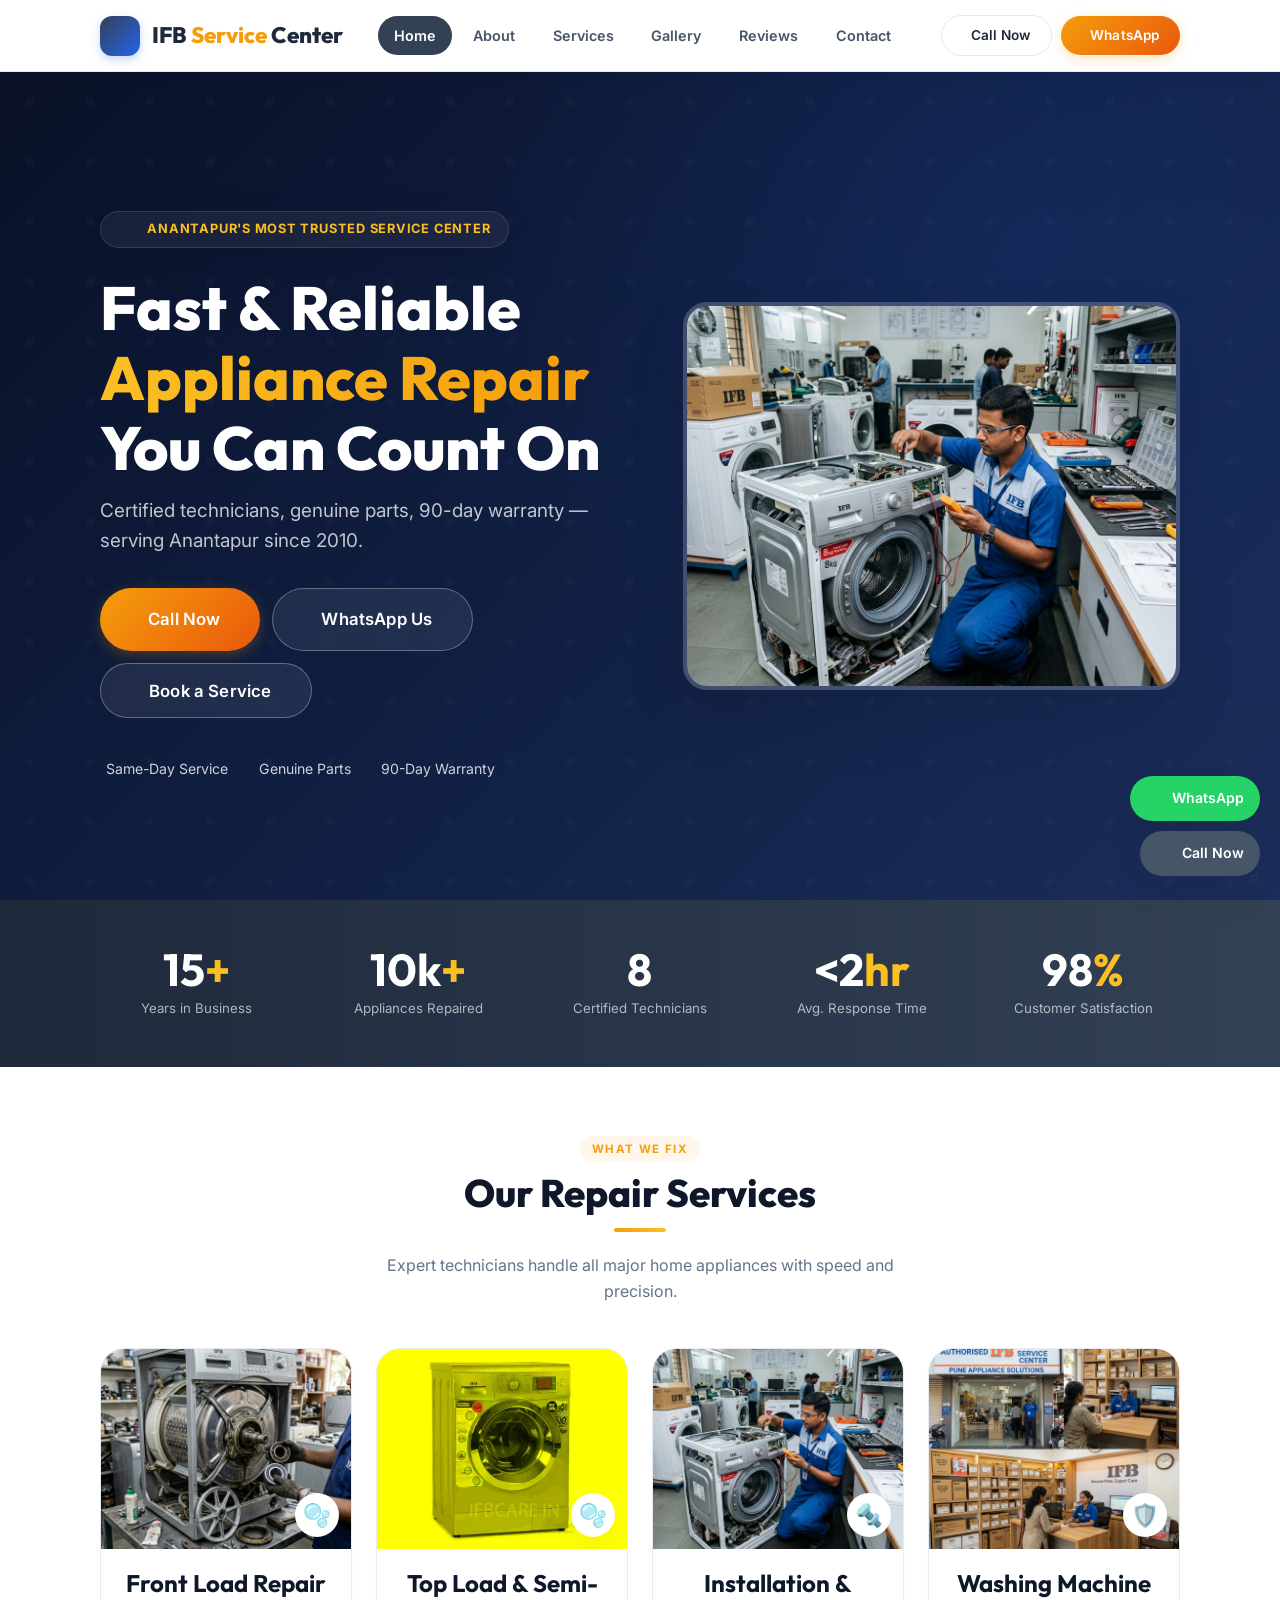
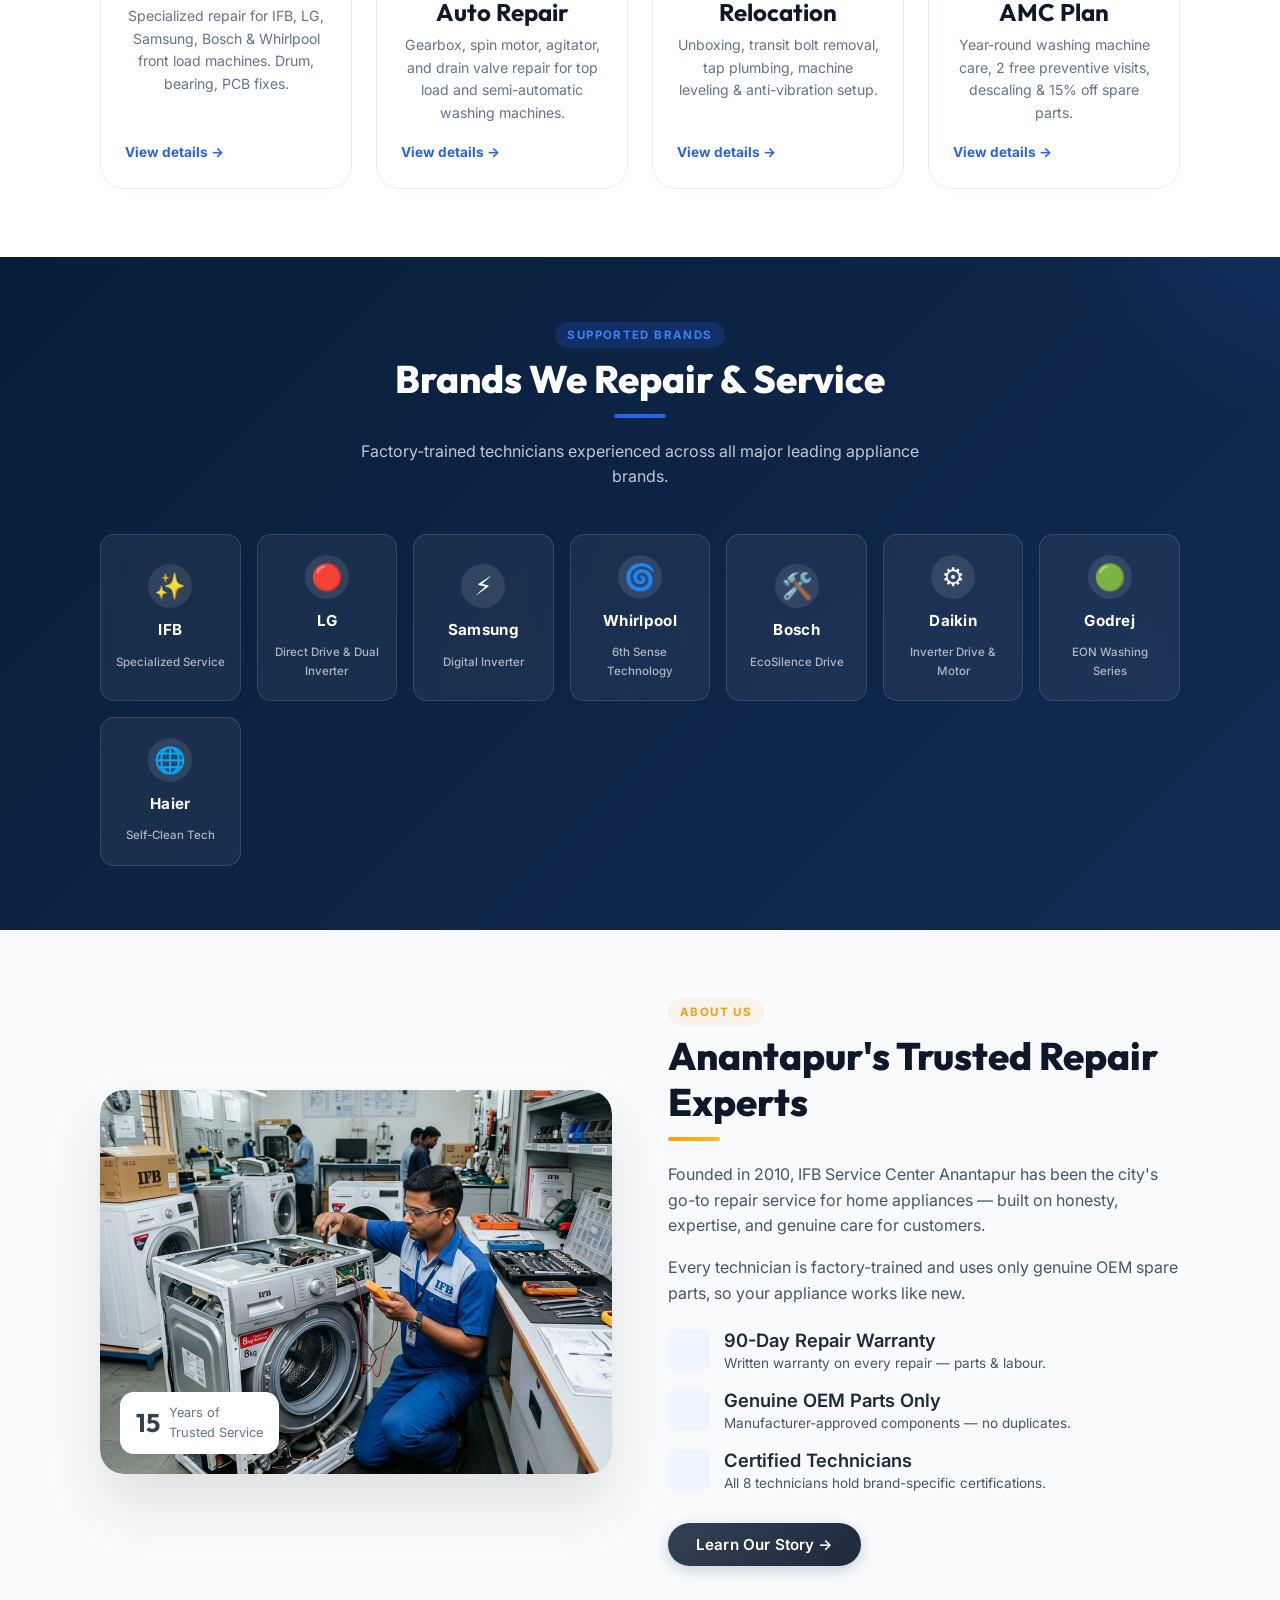
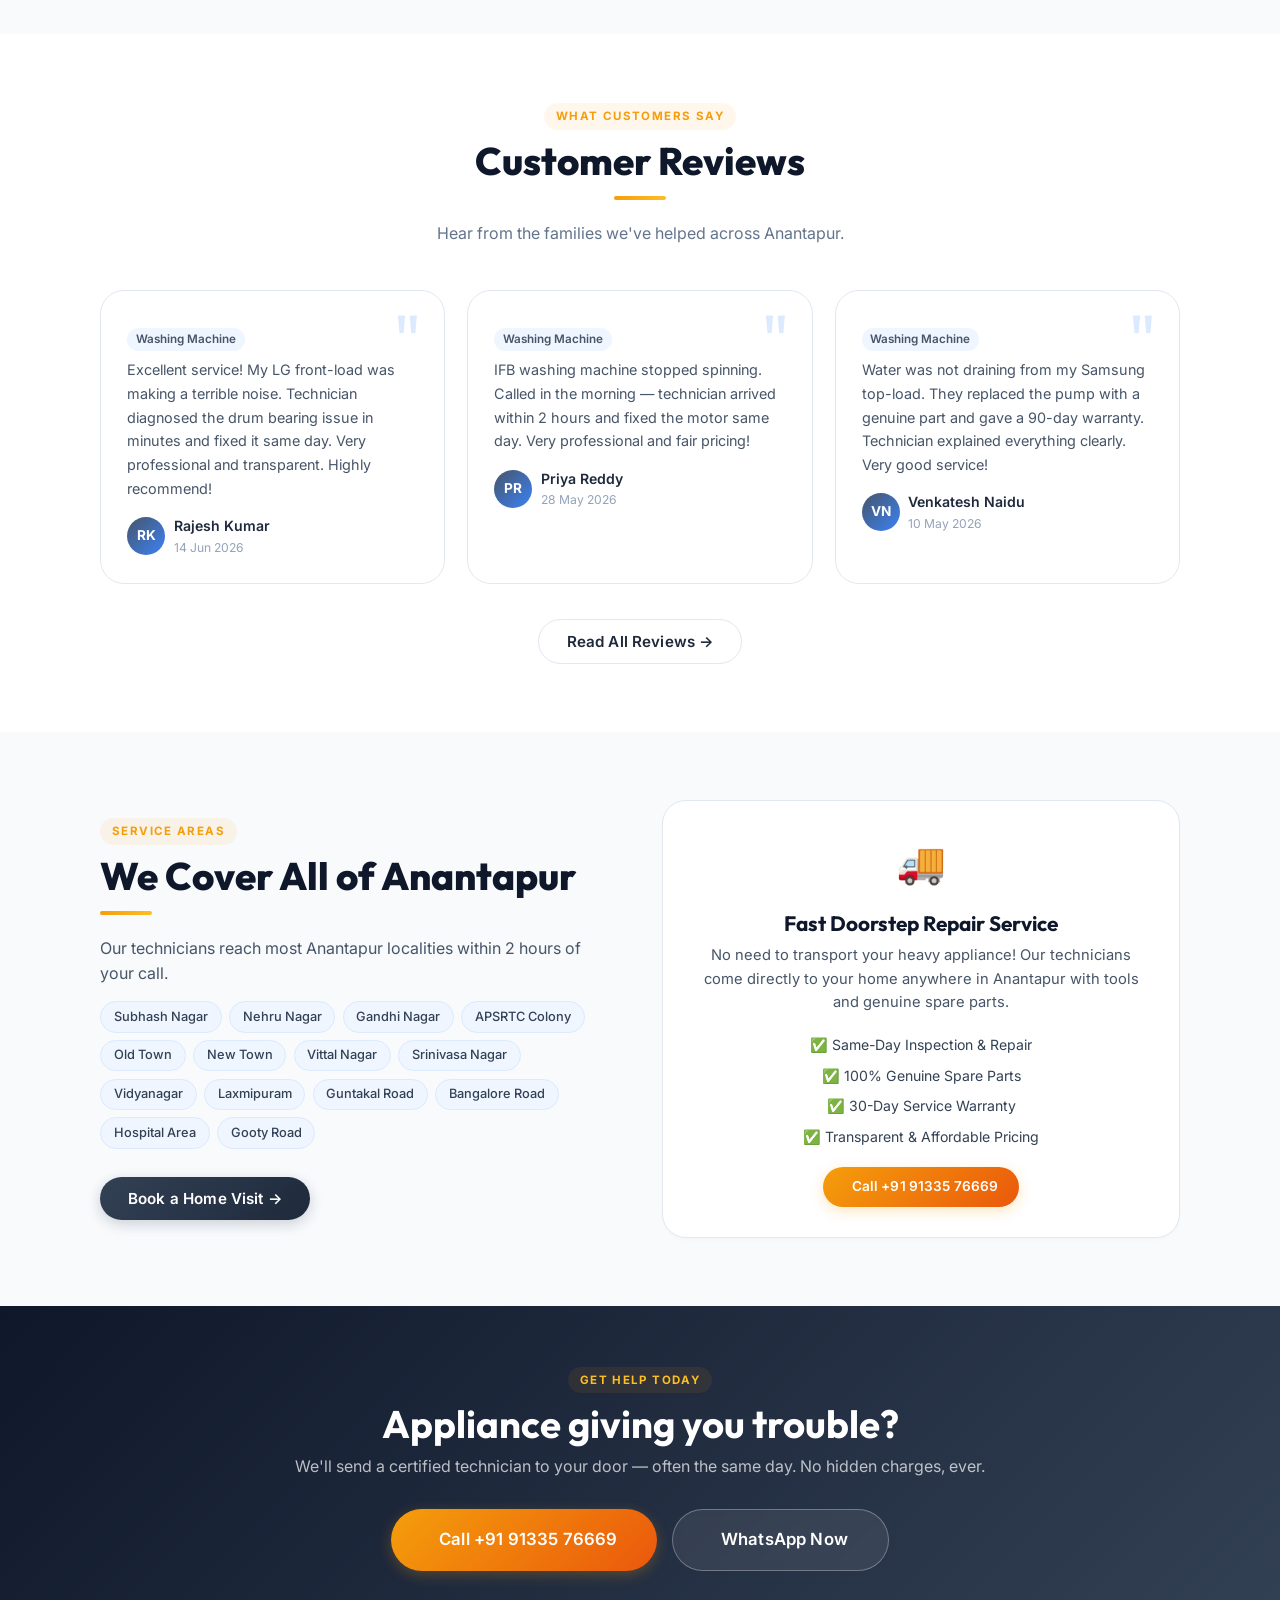
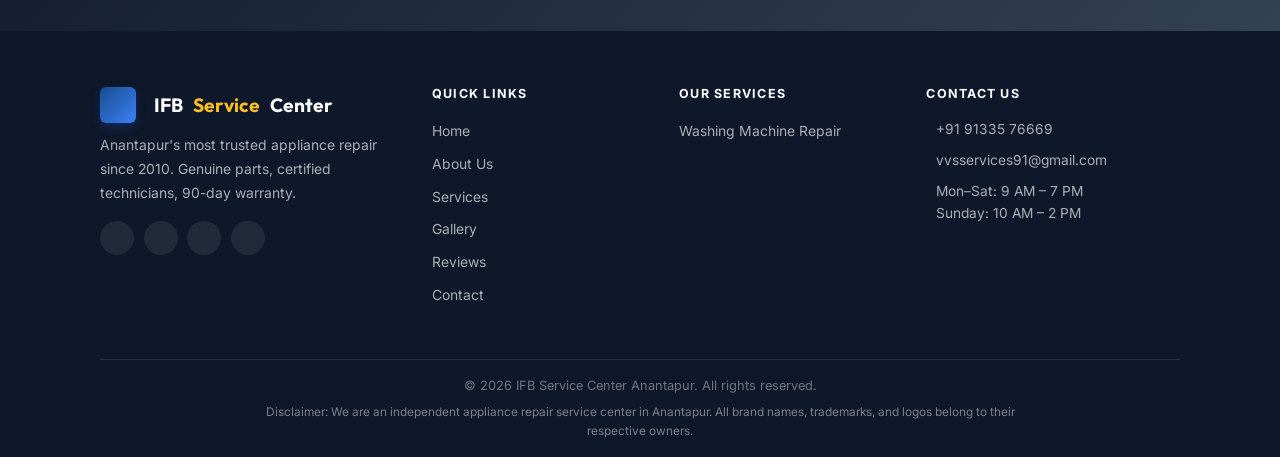
==== commit e66797ca: "Upgrade website UI to premium design system: import Outfit & Inter, glassmorphic header, card hover " ====
--- a/index.html
+++ b/index.html
@@ -7,28 +7,30 @@
   <meta name="description" content="Trusted washing machine repair in Anantapur, AP. Expert repair for IFB, LG, Samsung, Whirlpool &amp; all brands. Call +91 91335 76669." />
   <link rel="preconnect" href="https://fonts.googleapis.com" />
   <link rel="preconnect" href="https://fonts.gstatic.com" crossorigin />
-  <link href="https://fonts.googleapis.com/css2?family=Playfair+Display:wght@600;700&family=Inter:wght@300;400;500;600;700&display=swap" rel="stylesheet" />
+  <link href="https://fonts.googleapis.com/css2?family=Outfit:wght@400;500;600;700;800&family=Inter:wght@300;400;500;600;700&display=swap" rel="stylesheet" />
+  <link rel="stylesheet" href="css/style.css" />
+  <link rel="stylesheet" href="css/fixes.css" />
   <style>
 /* ═══════════════════════════════════════════════════════════
    DESIGN TOKENS
 ═══════════════════════════════════════════════════════════ */
 :root{
-  --blue-900:#0a1628;--blue-800:#0d2247;--blue-700:#0f3460;
-  --blue-600:#1a4d8f;--blue-500:#2563eb;--blue-400:#3b82f6;
+  --blue-900:#0f172a;--blue-800:#1e293b;--blue-700:#334155;
+  --blue-600:#475569;--blue-500:#2563eb;--blue-400:#3b82f6;
   --blue-100:#dbeafe;--blue-50:#eff6ff;
-  --orange-600:#ea580c;--orange-500:#f97316;--orange-400:#fb923c;--orange-100:#ffedd5;
-  --green-500:#22c55e;
-  --white:#fff;--gray-50:#f9fafb;--gray-100:#f3f4f6;--gray-200:#e5e7eb;
-  --gray-400:#9ca3af;--gray-500:#6b7280;--gray-600:#4b5563;
-  --gray-700:#374151;--gray-800:#1f2937;--gray-900:#111827;
-  --font-display:'Playfair Display',Georgia,serif;
+  --orange-600:#d97706;--orange-500:#f59e0b;--orange-400:#fbbf24;--orange-100:#fef3c7;
+  --green-500:#10b981;
+  --white:#fff;--gray-50:#f8fafc;--gray-100:#f1f5f9;--gray-200:#e2e8f0;
+  --gray-400:#94a3b8;--gray-500:#64748b;--gray-600:#475569;
+  --gray-700:#334155;--gray-800:#1e293b;--gray-900:#0f172a;
+  --font-display:'Outfit',sans-serif;
   --font-body:'Inter',system-ui,sans-serif;
-  --radius-sm:6px;--radius-md:12px;--radius-lg:20px;
-  --shadow-sm:0 1px 3px rgba(0,0,0,.08);
-  --shadow-md:0 4px 16px rgba(0,0,0,.10);
-  --shadow-lg:0 8px 32px rgba(0,0,0,.14);
-  --shadow-xl:0 16px 48px rgba(0,0,0,.18);
-  --t:.25s ease;--container:1160px;--hh:68px;
+  --radius-sm:8px;--radius-md:14px;--radius-lg:24px;
+  --shadow-sm:0 2px 4px rgba(0,0,0,.02);
+  --shadow-md:0 10px 20px rgba(0,0,0,.04);
+  --shadow-lg:0 20px 40px rgba(0,0,0,.06);
+  --shadow-xl:0 30px 60px rgba(0,0,0,.10);
+  --t:.3s cubic-bezier(0.4, 0, 0.2, 1);--container:1160px;--hh:72px;
 }
 *,*::before,*::after{box-sizing:border-box;margin:0;padding:0}
 html{scroll-behavior:smooth;font-size:16px}
@@ -46,43 +48,44 @@
 h1{font-size:clamp(2rem,5vw,3.5rem)}
 h2{font-size:clamp(1.6rem,3.5vw,2.4rem)}
 h3{font-size:clamp(1.1rem,2vw,1.5rem)}
-h4{font-size:1.1rem;font-family:var(--font-body);font-weight:600}
+h4{font-size:1.15rem;font-family:var(--font-body);font-weight:600}
 p{color:var(--gray-600)}
-.section-label{display:inline-block;font-size:.75rem;font-weight:700;letter-spacing:.12em;text-transform:uppercase;color:var(--orange-500);margin-bottom:.5rem}
-.section-title{margin-bottom:.5rem;color:var(--gray-900)}
+.section-label{display:inline-block;font-size:.72rem;font-weight:700;letter-spacing:.12em;text-transform:uppercase;color:var(--orange-500);margin-bottom:.5rem;background:rgba(245,158,11,0.08);padding:.25rem .75rem;border-radius:50px}
+.section-title{margin-bottom:.5rem;color:var(--gray-900);font-weight:800}
 .section-sub{color:var(--gray-500);max-width:56ch}
 
 /* ═══════════════════════════════════════════════════════════
    BUTTONS
 ═══════════════════════════════════════════════════════════ */
-.btn{display:inline-flex;align-items:center;gap:.5rem;padding:.75rem 1.75rem;border-radius:var(--radius-md);font-size:.95rem;font-weight:600;transition:transform var(--t),box-shadow var(--t),background var(--t);white-space:nowrap;cursor:pointer}
-.btn:hover{transform:translateY(-2px);box-shadow:var(--shadow-md)}
-.btn:active{transform:none}
-.btn-primary{background:var(--orange-500);color:#fff}.btn-primary:hover{background:var(--orange-600)}
-.btn-secondary{background:#fff;color:var(--blue-700);border:2px solid var(--blue-700)}.btn-secondary:hover{background:var(--blue-50)}
-.btn-blue{background:var(--blue-700);color:#fff}.btn-blue:hover{background:var(--blue-800)}
-.btn-outline-white{background:transparent;color:#fff;border:2px solid rgba(255,255,255,.7)}.btn-outline-white:hover{background:rgba(255,255,255,.15)}
-.btn-sm{padding:.45rem 1rem;font-size:.83rem}
-.btn-lg{padding:1rem 2.25rem;font-size:1.05rem}
+.btn{display:inline-flex;align-items:center;gap:.5rem;padding:.75rem 1.75rem;border-radius:50px;font-size:.95rem;font-weight:600;letter-spacing:0.01em;transition:all var(--t);white-space:nowrap;cursor:pointer}
+.btn:hover{transform:translateY(-3px);box-shadow:0 10px 20px rgba(0,0,0,0.06)}
+.btn:active{transform:translateY(-1px)}
+.btn-primary{background:linear-gradient(135deg,var(--orange-500) 0%,#ea580c 100%);color:#fff;box-shadow:0 4px 14px rgba(245,158,11,0.25)}.btn-primary:hover{background:linear-gradient(135deg,#f59e0b 0%,#d97706 100%);box-shadow:0 6px 20px rgba(245,158,11,0.4)}
+.btn-secondary{background:#fff;color:var(--gray-800);border:1.5px solid var(--gray-200)}.btn-secondary:hover{background:var(--gray-50);border-color:var(--gray-400)}
+.btn-blue{background:linear-gradient(135deg,var(--blue-700) 0%,var(--blue-800) 100%);color:#fff;box-shadow:0 4px 14px rgba(27,38,59,0.2)}.btn-blue:hover{background:linear-gradient(135deg,#1d2d44 0%,#0d1b2a 100%)}
+.btn-outline-white{background:rgba(255,255,255,0.08);color:#fff;border:1.5px solid rgba(255,255,255,0.3);backdrop-filter:blur(4px)}.btn-outline-white:hover{background:rgba(255,255,255,0.2);border-color:#fff}
+.btn-sm{padding:.55rem 1.3rem;font-size:.85rem}
+.btn-lg{padding:1.05rem 2.5rem;font-size:1.05rem}
 .w-full{width:100%;justify-content:center}
 
 /* ═══════════════════════════════════════════════════════════
    HEADER
 ═══════════════════════════════════════════════════════════ */
-#site-header{position:sticky;top:0;z-index:900;background:#fff;border-bottom:1px solid var(--gray-200);box-shadow:var(--shadow-sm);height:var(--hh);display:flex;align-items:center}
+#site-header{position:sticky;top:0;z-index:900;background:rgba(255,255,255,0.85);backdrop-filter:blur(12px);-webkit-backdrop-filter:blur(12px);border-bottom:1px solid rgba(226,232,240,0.8);box-shadow:0 4px 30px rgba(0,0,0,0.01);height:var(--hh);display:flex;align-items:center}
 .header-inner{display:flex;align-items:center;justify-content:space-between;width:100%}
-.logo{display:flex;align-items:center;gap:.75rem;font-family:var(--font-display);font-size:1.25rem;color:var(--blue-800);font-weight:700;cursor:pointer}
-.logo-icon{width:42px;height:42px;background:linear-gradient(135deg,var(--blue-700),var(--blue-500));border-radius:var(--radius-sm);display:flex;align-items:center;justify-content:center;color:#fff;font-size:1.3rem}
+.logo{display:flex;align-items:center;gap:.75rem;font-family:var(--font-display);font-size:1.4rem;color:var(--blue-800);font-weight:800;cursor:pointer}
+.logo-icon{width:40px;height:40px;background:linear-gradient(135deg,var(--blue-700),var(--blue-500));border-radius:12px;display:flex;align-items:center;justify-content:center;color:#fff;font-size:1.25rem;box-shadow:0 4px 10px rgba(37,99,235,0.25)}
 .logo span{color:var(--orange-500)}
-.nav-links{display:flex;align-items:center;gap:.25rem}
-.nav-links a{padding:.4rem .85rem;border-radius:var(--radius-sm);font-size:.88rem;font-weight:500;color:var(--gray-700);transition:background var(--t),color var(--t);cursor:pointer}
-.nav-links a:hover,.nav-links a.active{background:var(--blue-50);color:var(--blue-700)}
-.header-cta{display:flex;align-items:center;gap:.5rem}
+.nav-links{display:flex;align-items:center;gap:.35rem}
+.nav-links a{padding:.5rem 1rem;border-radius:50px;font-size:.9rem;font-weight:600;color:var(--gray-600);transition:all var(--t);cursor:pointer}
+.nav-links a:hover{color:var(--blue-500);background:rgba(37,99,235,0.06)}
+.nav-links a.active{color:#fff;background:var(--blue-700)}
+.header-cta{display:flex;align-items:center;gap:.6rem}
 .nav-toggle{display:none;background:none;padding:.4rem;color:var(--gray-700);font-size:1.5rem;line-height:1}
 @media(max-width:860px){
   .nav-links,.header-cta{display:none}
   .nav-toggle{display:block}
-  .nav-links.open{display:flex;flex-direction:column;align-items:flex-start;position:fixed;top:var(--hh);left:0;right:0;background:#fff;border-bottom:1px solid var(--gray-200);padding:1rem 1.5rem 1.5rem;box-shadow:var(--shadow-lg);z-index:899}
+  .nav-links.open{display:flex;flex-direction:column;align-items:flex-start;position:fixed;top:var(--hh);left:0;right:0;background:rgba(255,255,255,0.98);backdrop-filter:blur(20px);border-bottom:1px solid var(--gray-200);padding:1rem 1.5rem 1.5rem;box-shadow:var(--shadow-lg);z-index:899}
   .nav-links.open a{display:block;width:100%;padding:.7rem .5rem;border-bottom:1px solid var(--gray-100)}
   .header-cta.open{display:flex;flex-direction:column;position:fixed;left:0;right:0;background:#fff;padding:.75rem 1.5rem 1.5rem;box-shadow:var(--shadow-lg);z-index:898}
 }
@@ -146,17 +149,17 @@
 /* ═══════════════════════════════════════════════════════════
    HERO
 ═══════════════════════════════════════════════════════════ */
-.hero{min-height:calc(100vh - var(--hh));background:linear-gradient(135deg,var(--blue-900) 0%,var(--blue-700) 60%,var(--blue-500) 100%);display:flex;align-items:center;position:relative;overflow:hidden;padding-block:80px 60px}
-.hero::before{content:'';position:absolute;inset:0;background:url("data:image/svg+xml,%3Csvg width='60' height='60' viewBox='0 0 60 60' xmlns='http://www.w3.org/2000/svg'%3E%3Cg fill='none'%3E%3Cg fill='%23ffffff' fill-opacity='0.03'%3E%3Ccircle cx='30' cy='30' r='4'/%3E%3C/g%3E%3C/g%3E%3C/svg%3E")}
+.hero{min-height:calc(100vh - var(--hh));background:radial-gradient(circle at 80% 20%, rgba(37, 99, 235, 0.12), transparent 45%), linear-gradient(135deg, #0a1128 0%, #101f42 50%, #1b2d5a 100%);display:flex;align-items:center;position:relative;overflow:hidden;padding-block:80px 60px}
+.hero::before{content:'';position:absolute;inset:0;background:url("data:image/svg+xml,%3Csvg width='60' height='60' viewBox='0 0 60 60' xmlns='http://www.w3.org/2000/svg'%3E%3Cg fill='none'%3E%3Cg fill='%23ffffff' fill-opacity='0.02'%3E%3Ccircle cx='30' cy='30' r='4'/%3E%3C/g%3E%3C/g%3E%3C/svg%3E")}
 .hero-content{position:relative;z-index:1;max-width:660px}
-.hero-badge{display:inline-flex;align-items:center;gap:.4rem;background:rgba(255,255,255,.12);border:1px solid rgba(255,255,255,.2);backdrop-filter:blur(8px);color:#fff;font-size:.78rem;font-weight:600;letter-spacing:.08em;padding:.3rem .85rem;border-radius:50px;margin-bottom:1.3rem}
-.hero h1{color:#fff;margin-bottom:.55rem}
-.hero h1 span{color:var(--orange-400)}
-.hero-sub{font-size:clamp(1rem,2vw,1.15rem);color:rgba(255,255,255,.75);margin-bottom:1.8rem;max-width:50ch}
-.hero-cta{display:flex;flex-wrap:wrap;gap:.7rem;margin-bottom:2.2rem}
-.hero-trust{display:flex;flex-wrap:wrap;gap:1.3rem}
-.ht-item{display:flex;align-items:center;gap:.4rem;color:rgba(255,255,255,.8);font-size:.83rem}
-.ht-item .chk{color:var(--green-500)}
+.hero-badge{display:inline-flex;align-items:center;gap:.5rem;background:rgba(255,255,255,0.06);border:1.5px solid rgba(255,255,255,0.12);backdrop-filter:blur(10px);color:var(--orange-400);font-size:.8rem;font-weight:700;letter-spacing:.06em;text-transform:uppercase;padding:.45rem 1.1rem;border-radius:50px;margin-bottom:1.6rem;box-shadow:0 4px 30px rgba(0, 0, 0, 0.1)}
+.hero h1{color:#fff;margin-bottom:.8rem;font-weight:800;line-height:1.15;font-size:clamp(2.2rem, 5.5vw, 3.8rem)}
+.hero h1 span{background:linear-gradient(to right, #fbbf24, #f59e0b);-webkit-background-clip:text;-webkit-text-fill-color:transparent}
+.hero-sub{font-size:clamp(1rem,2vw,1.18rem);color:rgba(255,255,255,.75);margin-bottom:2rem;max-width:50ch}
+.hero-cta{display:flex;flex-wrap:wrap;gap:.75rem;margin-bottom:2.5rem}
+.hero-trust{display:flex;flex-wrap:wrap;gap:1.5rem}
+.ht-item{display:flex;align-items:center;gap:.4rem;color:rgba(255,255,255,.8);font-size:.88rem}
+.ht-item .chk{color:var(--green-500);display:inline-flex;align-items:center}
 .hero-deco{position:absolute;right:clamp(0px,5vw,80px);bottom:0;opacity:.1;font-size:18rem;line-height:1;pointer-events:none}
 
 /* ═══════════════════════════════════════════════════════════
@@ -171,15 +174,15 @@
 /* ═══════════════════════════════════════════════════════════
    SERVICE CARDS (home)
 ═══════════════════════════════════════════════════════════ */
-.service-grid{display:grid;grid-template-columns:repeat(auto-fit,minmax(210px,1fr));gap:22px}
-.svc-card{background:#fff;border:1px solid var(--gray-200);border-radius:var(--radius-lg);padding:28px 24px;text-align:center;transition:transform var(--t),box-shadow var(--t),border-color var(--t);cursor:pointer}
-.svc-card:hover{transform:translateY(-6px);box-shadow:var(--shadow-lg);border-color:var(--blue-400)}
-.svc-icon{width:68px;height:68px;background:linear-gradient(135deg,var(--blue-50),var(--blue-100));border-radius:var(--radius-md);display:flex;align-items:center;justify-content:center;margin:0 auto 1.1rem;font-size:1.9rem;transition:background var(--t)}
-.svc-card:hover .svc-icon{background:linear-gradient(135deg,var(--blue-600),var(--blue-500))}
-.svc-card h3{margin-bottom:.35rem;color:var(--gray-900)}
-.svc-card p{font-size:.86rem;margin-bottom:.9rem}
-.svc-link{color:var(--blue-600);font-size:.83rem;font-weight:600;display:inline-flex;align-items:center;gap:.3rem;transition:gap var(--t),color var(--t)}
-.svc-card:hover .svc-link{gap:.55rem;color:var(--orange-500)}
+.service-grid{display:grid;grid-template-columns:repeat(auto-fit,minmax(220px,1fr));gap:24px}
+.svc-card{background:#white;border:1px solid rgba(226, 232, 240, 0.8);border-radius:24px;padding:32px 28px;text-align:center;transition:all var(--t);cursor:pointer;box-shadow:0 4px 20px rgba(0,0,0,0.01)}
+.svc-card:hover{transform:translateY(-8px);box-shadow:0 20px 40px rgba(15,23,42,0.06);border-color:var(--blue-400)}
+.svc-icon{width:70px;height:70px;background:linear-gradient(135deg,rgba(37,99,235,0.05),rgba(37,99,235,0.1));border-radius:16px;display:flex;align-items:center;justify-content:center;margin:0 auto 1.3rem;font-size:2rem;transition:all var(--t)}
+.svc-card:hover .svc-icon{background:linear-gradient(135deg,var(--blue-700),var(--blue-500));color:#fff;transform:rotate(5deg)}
+.svc-card h3{margin-bottom:.45rem;color:var(--gray-900);font-weight:700;font-family:var(--font-display)}
+.svc-card p{font-size:.88rem;margin-bottom:1.1rem;color:var(--gray-500)}
+.svc-link{color:var(--blue-500);font-size:.85rem;font-weight:700;display:inline-flex;align-items:center;gap:.3rem;transition:all var(--t)}
+.svc-card:hover .svc-link{gap:.6rem;color:var(--orange-500)}
 
 /* ═══════════════════════════════════════════════════════════
    ABOUT GRID
--- a/css/style.css
+++ b/css/style.css
@@ -0,0 +1,1724 @@
+/* =========================================================
+   IFB Service Center Anantapur — Global Stylesheet
+   ========================================================= */
+
+/* ── Google Fonts ── */
+@import url('https://fonts.googleapis.com/css2?family=Outfit:wght@400;500;600;700;800&family=Inter:wght@300;400;500;600;700&display=swap');
+
+/* ── Design Tokens ── */
+:root {
+  --blue-900: #0a1628;
+  --blue-800: #0D1B2A;
+  --blue-700: #1B263B;
+  --blue-600: #415A77;
+  --blue-500: #2563eb;
+  --blue-400: #3b82f6;
+  --blue-100: #dbeafe;
+  --blue-50:  #eff6ff;
+
+  --orange-600: #d97706;
+  --orange-500: #f59e0b;
+  --orange-400: #fbbf24;
+  --orange-100: #fef3c7;
+
+  --green-500: #10b981;
+  --green-600: #059669;
+
+  --white:   #ffffff;
+  --gray-50: #f8fafc;
+  --gray-100:#f1f5f9;
+  --gray-200:#e2e8f0;
+  --gray-400:#94a3b8;
+  --gray-500:#64748b;
+  --gray-600:#475569;
+  --gray-700:#334155;
+  --gray-800:#1e293b;
+  --gray-900:#0f172a;
+
+  --font-display: 'Outfit', sans-serif;
+  --font-body:    'Inter', system-ui, sans-serif;
+
+  --radius-sm: 6px;
+  --radius-md: 12px;
+  --radius-lg: 20px;
+  --radius-xl: 32px;
+
+  --shadow-sm:  0 1px 3px rgba(0,0,0,.08);
+  --shadow-md:  0 4px 16px rgba(0,0,0,.10);
+  --shadow-lg:  0 8px 32px rgba(0,0,0,.14);
+  --shadow-xl:  0 16px 48px rgba(0,0,0,.18);
+
+  --transition: .25s ease;
+
+  --container: 1160px;
+  --header-h:  72px;
+}
+
+/* ── Reset ── */
+*, *::before, *::after { box-sizing: border-box; margin: 0; padding: 0; }
+html { scroll-behavior: smooth; font-size: 16px; }
+body {
+  font-family: var(--font-body);
+  color: var(--gray-800);
+  background: var(--white);
+  line-height: 1.6;
+  overflow-x: hidden;
+}
+img { max-width: 100%; height: auto; display: block; }
+a { color: inherit; text-decoration: none; }
+ul { list-style: none; }
+button { cursor: pointer; font-family: inherit; border: none; }
+
+/* ── Container ── */
+.container {
+  width: min(var(--container), 100%);
+  margin-inline: auto;
+  padding-inline: clamp(16px, 4vw, 40px);
+}
+
+/* ── Typography ── */
+h1, h2, h3, h4, h5 { font-family: var(--font-display); line-height: 1.2; }
+h1 { font-size: clamp(2rem, 5vw, 3.5rem); }
+h2 { font-size: clamp(1.6rem, 3.5vw, 2.4rem); }
+h3 { font-size: clamp(1.1rem, 2vw, 1.5rem); }
+h4 { font-size: 1.1rem; font-family: var(--font-body); font-weight: 600; }
+p  { color: var(--gray-600); }
+
+.section-label {
+  display: inline-block;
+  font-size: .75rem;
+  font-weight: 700;
+  letter-spacing: .12em;
+  text-transform: uppercase;
+  color: var(--orange-500);
+  margin-bottom: .5rem;
+}
+.section-title { margin-bottom: .5rem; color: var(--gray-900); }
+.section-sub   { color: var(--gray-500); max-width: 56ch; }
+
+/* ── Buttons ── */
+.btn {
+  display: inline-flex;
+  align-items: center;
+  gap: .5rem;
+  padding: .75rem 1.75rem;
+  border-radius: 50px;
+  font-size: .95rem;
+  font-weight: 600;
+  letter-spacing: 0.01em;
+  transition: all var(--transition);
+  white-space: nowrap;
+}
+.btn:hover {
+  transform: translateY(-3px);
+  box-shadow: 0 10px 20px rgba(0,0,0,0.08);
+}
+.btn:active {
+  transform: translateY(-1px);
+}
+
+.btn-primary {
+  background: linear-gradient(135deg, var(--orange-500) 0%, #ea580c 100%);
+  color: var(--white);
+  box-shadow: 0 4px 14px rgba(245, 158, 11, 0.3);
+}
+.btn-primary:hover {
+  background: linear-gradient(135deg, #f59e0b 0%, #d97706 100%);
+  box-shadow: 0 6px 20px rgba(245, 158, 11, 0.45);
+}
+
+.btn-secondary {
+  background: var(--white);
+  color: var(--gray-800);
+  border: 1.5px solid var(--gray-200);
+}
+.btn-secondary:hover {
+  background: var(--gray-50);
+  border-color: var(--gray-400);
+}
+
+.btn-blue {
+  background: linear-gradient(135deg, var(--blue-700) 0%, var(--blue-800) 100%);
+  color: var(--white);
+  box-shadow: 0 4px 14px rgba(27, 38, 59, 0.25);
+}
+.btn-blue:hover {
+  background: linear-gradient(135deg, #1d2d44 0%, #0d1b2a 100%);
+  box-shadow: 0 6px 20px rgba(27, 38, 59, 0.35);
+}
+
+.btn-outline-white {
+  background: rgba(255, 255, 255, 0.08);
+  color: var(--white);
+  border: 1.5px solid rgba(255, 255, 255, 0.3);
+  backdrop-filter: blur(4px);
+}
+.btn-outline-white:hover {
+  background: rgba(255, 255, 255, 0.2);
+  border-color: var(--white);
+}
+
+.btn-sm { padding: .55rem 1.3rem; font-size: .85rem; }
+.btn-lg { padding: 1.05rem 2.5rem; font-size: 1.05rem; }
+
+/* ── HEADER ── */
+#site-header {
+  position: sticky;
+  top: 0;
+  z-index: 900;
+  background: rgba(255, 255, 255, 0.85);
+  backdrop-filter: blur(12px);
+  -webkit-backdrop-filter: blur(12px);
+  border-bottom: 1px solid rgba(226, 232, 240, 0.8);
+  box-shadow: 0 4px 30px rgba(0, 0, 0, 0.02);
+  height: var(--header-h);
+  display: flex;
+  align-items: center;
+  transition: all 0.3s ease;
+}
+.header-inner {
+  display: flex;
+  align-items: center;
+  justify-content: space-between;
+  width: 100%;
+}
+.logo {
+  display: flex;
+  align-items: center;
+  gap: .75rem;
+  font-family: var(--font-display);
+  font-size: 1.4rem;
+  color: var(--blue-800);
+  font-weight: 800;
+}
+.logo-icon {
+  width: 42px;
+  height: 42px;
+  background: linear-gradient(135deg, var(--blue-700), var(--blue-500));
+  border-radius: 12px;
+  display: flex;
+  align-items: center;
+  justify-content: center;
+  color: var(--white);
+  font-size: 1.3rem;
+  box-shadow: 0 4px 10px rgba(37,99,235,0.25);
+}
+.logo-text span { color: var(--orange-500); }
+
+.nav-links {
+  display: flex;
+  align-items: center;
+  gap: .35rem;
+}
+.nav-links a {
+  padding: .5rem 1rem;
+  border-radius: 50px;
+  font-size: .9rem;
+  font-weight: 600;
+  color: var(--gray-600);
+  transition: all var(--transition);
+}
+.nav-links a:hover {
+  color: var(--blue-500);
+  background: rgba(37,99,235,0.06);
+}
+.nav-links a.active {
+  color: var(--white);
+  background: var(--blue-700);
+}
+
+.header-cta { display: flex; align-items: center; gap: .6rem; }
+.header-cta .btn { padding: .55rem 1.3rem; font-size: .85rem; }
+
+.nav-toggle {
+  display: none;
+  background: none;
+  padding: .4rem;
+  color: var(--gray-700);
+  font-size: 1.5rem;
+  line-height: 1;
+}
+
+/* Mobile nav */
+@media (max-width: 860px) {
+  .nav-links, .header-cta { display: none; }
+  .nav-toggle { display: block; }
+
+  .nav-links.open {
+    display: flex;
+    flex-direction: column;
+    align-items: flex-start;
+    gap: 0;
+    position: fixed;
+    top: var(--header-h);
+    left: 0; right: 0;
+    background: var(--white);
+    border-bottom: 1px solid var(--gray-200);
+    padding: 1rem 1.5rem 1.5rem;
+    box-shadow: var(--shadow-lg);
+    z-index: 899;
+  }
+  .nav-links.open a {
+    display: block;
+    width: 100%;
+    padding: .7rem .5rem;
+    border-bottom: 1px solid var(--gray-100);
+  }
+  .header-cta.open {
+    display: flex;
+    flex-direction: column;
+    position: fixed;
+    top: auto;
+    left: 0; right: 0;
+    background: var(--white);
+    padding: .75rem 1.5rem 1.5rem;
+    box-shadow: var(--shadow-lg);
+    z-index: 898;
+  }
+}
+
+/* ── FOOTER ── */
+#site-footer {
+  background: var(--blue-900);
+  color: rgba(255,255,255,.75);
+  padding-top: 60px;
+}
+.footer-grid {
+  display: grid;
+  grid-template-columns: 1.4fr 1fr 1fr 1.2fr;
+  gap: 40px;
+  padding-bottom: 48px;
+  border-bottom: 1px solid rgba(255,255,255,.1);
+}
+@media (max-width: 900px) {
+  .footer-grid { grid-template-columns: 1fr 1fr; }
+}
+@media (max-width: 560px) {
+  .footer-grid { grid-template-columns: 1fr; }
+}
+.footer-col h5 {
+  font-family: var(--font-body);
+  font-size: .8rem;
+  font-weight: 700;
+  letter-spacing: .1em;
+  text-transform: uppercase;
+  color: var(--white);
+  margin-bottom: 1.1rem;
+}
+.footer-col p { font-size: .88rem; line-height: 1.7; color: rgba(255,255,255,.65); }
+.footer-col ul li { margin-bottom: .5rem; }
+.footer-col ul li a {
+  font-size: .88rem;
+  color: rgba(255,255,255,.65);
+  transition: color var(--transition);
+}
+.footer-col ul li a:hover { color: var(--orange-400); }
+.footer-logo { margin-bottom: .8rem; }
+.footer-logo .logo { color: var(--white); }
+
+.footer-contact-item {
+  display: flex;
+  gap: .6rem;
+  align-items: flex-start;
+  font-size: .87rem;
+  color: rgba(255,255,255,.65);
+  margin-bottom: .6rem;
+}
+.footer-contact-item .icon { font-size: 1rem; margin-top: .1rem; flex-shrink: 0; color: var(--orange-400); }
+
+.social-row { display: flex; gap: .6rem; margin-top: 1rem; }
+.social-link {
+  width: 36px; height: 36px;
+  border-radius: 50%;
+  background: rgba(255,255,255,.08);
+  display: flex; align-items: center; justify-content: center;
+  font-size: .9rem;
+  color: rgba(255,255,255,.7);
+  transition: background var(--transition), color var(--transition);
+}
+.social-link:hover { background: var(--orange-500); color: var(--white); }
+
+.footer-bottom {
+  padding: 1.1rem 0;
+  display: flex;
+  align-items: center;
+  justify-content: space-between;
+  font-size: .82rem;
+  color: rgba(255,255,255,.4);
+  flex-wrap: wrap;
+  gap: .5rem;
+}
+
+/* ── FLOATING BUTTONS ── */
+.floating-actions {
+  position: fixed;
+  bottom: 24px;
+  right: 20px;
+  z-index: 950;
+  display: flex;
+  flex-direction: column;
+  gap: 12px;
+  align-items: flex-end;
+}
+.fab {
+  display: flex;
+  align-items: center;
+  gap: .5rem;
+  padding: .75rem 1.1rem;
+  border-radius: 50px;
+  font-weight: 600;
+  font-size: .9rem;
+  box-shadow: var(--shadow-lg);
+  transition: transform var(--transition), box-shadow var(--transition);
+  color: var(--white);
+  cursor: pointer;
+}
+.fab:hover { transform: scale(1.05); box-shadow: var(--shadow-xl); }
+.fab-whatsapp { background: #25D366; }
+.fab-call     { background: var(--blue-600); }
+.fab .fab-icon { font-size: 1.2rem; }
+.fab-label { display: none; }
+@media (min-width: 480px) { .fab-label { display: inline; } }
+
+/* ── HERO ── */
+.hero {
+  min-height: calc(100vh - var(--header-h));
+  background: linear-gradient(135deg, var(--blue-900) 0%, var(--blue-700) 60%, var(--blue-500) 100%);
+  display: flex;
+  align-items: center;
+  position: relative;
+  overflow: hidden;
+  padding-block: 80px 60px;
+}
+.hero::before {
+  content: '';
+  position: absolute;
+  inset: 0;
+  background: url("data:image/svg+xml,%3Csvg width='60' height='60' viewBox='0 0 60 60' xmlns='http://www.w3.org/2000/svg'%3E%3Cg fill='none' fill-rule='evenodd'%3E%3Cg fill='%23ffffff' fill-opacity='0.03'%3E%3Ccircle cx='30' cy='30' r='4'/%3E%3C/g%3E%3C/g%3E%3C/svg%3E");
+}
+.hero-content { position: relative; z-index: 1; max-width: 660px; }
+.hero-badge {
+  display: inline-flex;
+  align-items: center;
+  gap: .4rem;
+  background: rgba(255,255,255,.12);
+  border: 1px solid rgba(255,255,255,.2);
+  backdrop-filter: blur(8px);
+  color: var(--white);
+  font-size: .8rem;
+  font-weight: 600;
+  letter-spacing: .08em;
+  padding: .35rem .9rem;
+  border-radius: 50px;
+  margin-bottom: 1.4rem;
+}
+.hero h1 { color: var(--white); margin-bottom: .6rem; }
+.hero h1 span { color: var(--orange-400); }
+.hero-sub {
+  font-size: clamp(1rem, 2vw, 1.2rem);
+  color: rgba(255,255,255,.75);
+  margin-bottom: 2rem;
+  max-width: 50ch;
+}
+.hero-cta { display: flex; flex-wrap: wrap; gap: .75rem; margin-bottom: 2.5rem; }
+.hero-trust {
+  display: flex;
+  flex-wrap: wrap;
+  gap: 1.5rem;
+}
+.hero-trust-item {
+  display: flex;
+  align-items: center;
+  gap: .4rem;
+  color: rgba(255,255,255,.8);
+  font-size: .85rem;
+}
+.hero-trust-item .check { color: var(--green-500); font-size: 1rem; }
+.hero-img-wrap {
+  position: absolute;
+  right: clamp(0px, 5vw, 80px);
+  bottom: 0;
+  opacity: .12;
+  font-size: 18rem;
+  line-height: 1;
+}
+
+/* ── SECTIONS ── */
+section { padding-block: 72px; }
+section.alt { background: var(--gray-50); }
+
+.section-head {
+  margin-bottom: 48px;
+}
+.section-head.center { text-align: center; }
+.section-head.center .section-sub { margin-inline: auto; }
+
+/* ── SERVICE CARDS ── */
+.service-grid {
+  display: grid;
+  grid-template-columns: repeat(auto-fit, minmax(220px, 1fr));
+  gap: 24px;
+}
+.service-card {
+  background: var(--white);
+  border: 1px solid rgba(226, 232, 240, 0.8);
+  border-radius: 24px;
+  padding: 32px 28px;
+  text-align: center;
+  transition: all var(--transition);
+  cursor: pointer;
+  box-shadow: 0 4px 20px rgba(0,0,0,0.01);
+}
+.service-card:hover {
+  transform: translateY(-8px);
+  box-shadow: 0 20px 40px rgba(15,23,42,0.06);
+  border-color: var(--blue-400);
+}
+.service-card-icon {
+  width: 70px;
+  height: 70px;
+  background: linear-gradient(135deg, rgba(37,99,235,0.05), rgba(37,99,235,0.1));
+  border-radius: 16px;
+  display: flex;
+  align-items: center;
+  justify-content: center;
+  margin: 0 auto 1.3rem;
+  font-size: 2rem;
+  transition: all var(--transition);
+}
+.service-card:hover .service-card-icon {
+  background: linear-gradient(135deg, var(--blue-700), var(--blue-500));
+  color: var(--white);
+  transform: rotate(5deg);
+}
+.service-card h3 { margin-bottom: .45rem; color: var(--gray-900); font-weight: 700; font-family: var(--font-display); }
+.service-card p  { font-size: .88rem; margin-bottom: 1.1rem; color: var(--gray-500); }
+.service-card .card-link {
+  color: var(--blue-500);
+  font-size: .85rem;
+  font-weight: 600;
+  display: inline-flex;
+  align-items: center;
+  gap: .3rem;
+  transition: gap var(--transition), color var(--transition);
+}
+.service-card:hover .card-link { gap: .55rem; color: var(--orange-500); }
+
+/* ── TRUST STRIP ── */
+.trust-strip {
+  background: linear-gradient(90deg, var(--blue-800), var(--blue-700));
+  padding-block: 52px;
+}
+.trust-grid {
+  display: grid;
+  grid-template-columns: repeat(auto-fit, minmax(160px, 1fr));
+  gap: 32px;
+  text-align: center;
+}
+.trust-item .trust-number {
+  font-family: var(--font-display);
+  font-size: clamp(2rem, 4vw, 3rem);
+  font-weight: 700;
+  color: var(--white);
+  line-height: 1;
+}
+.trust-item .trust-number span { color: var(--orange-400); }
+.trust-item .trust-label {
+  font-size: .85rem;
+  color: rgba(255,255,255,.65);
+  margin-top: .3rem;
+}
+
+/* ── REVIEW CARDS ── */
+.review-grid {
+  display: grid;
+  grid-template-columns: repeat(auto-fit, minmax(280px, 1fr));
+  gap: 24px;
+}
+.review-card {
+  background: var(--white);
+  border: 1px solid var(--gray-200);
+  border-radius: var(--radius-lg);
+  padding: 28px;
+  position: relative;
+  transition: box-shadow var(--transition);
+}
+.review-card:hover { box-shadow: var(--shadow-md); }
+.review-card::before {
+  content: '"';
+  position: absolute;
+  top: 16px; right: 24px;
+  font-family: var(--font-display);
+  font-size: 5rem;
+  line-height: 1;
+  color: var(--blue-100);
+  pointer-events: none;
+}
+.stars { color: #f59e0b; font-size: 1rem; margin-bottom: .6rem; letter-spacing: .05em; }
+.review-text { font-size: .92rem; color: var(--gray-600); margin-bottom: 1rem; line-height: 1.65; }
+.reviewer {
+  display: flex;
+  align-items: center;
+  gap: .6rem;
+}
+.reviewer-avatar {
+  width: 40px; height: 40px;
+  background: linear-gradient(135deg, var(--blue-600), var(--blue-400));
+  border-radius: 50%;
+  display: flex;
+  align-items: center;
+  justify-content: center;
+  color: var(--white);
+  font-weight: 700;
+  font-size: .9rem;
+}
+.reviewer-name { font-weight: 600; font-size: .9rem; color: var(--gray-800); }
+.reviewer-date { font-size: .78rem; color: var(--gray-400); }
+
+/* ── COVERAGE SECTION ── */
+.coverage-wrap {
+  display: grid;
+  grid-template-columns: 1fr 1fr;
+  gap: 48px;
+  align-items: center;
+}
+@media (max-width: 760px) { .coverage-wrap { grid-template-columns: 1fr; } }
+.area-tags { display: flex; flex-wrap: wrap; gap: .5rem; margin-top: 1rem; }
+.area-tag {
+  background: var(--blue-50);
+  color: var(--blue-700);
+  border: 1px solid var(--blue-100);
+  border-radius: 50px;
+  padding: .3rem .85rem;
+  font-size: .82rem;
+  font-weight: 500;
+}
+.map-placeholder {
+  border-radius: var(--radius-lg);
+  overflow: hidden;
+  box-shadow: var(--shadow-md);
+  border: 1px solid var(--gray-200);
+}
+.map-placeholder iframe {
+  width: 100%;
+  height: 340px;
+  border: none;
+  display: block;
+}
+
+/* ── ABOUT ── */
+.about-grid {
+  display: grid;
+  grid-template-columns: 1fr 1fr;
+  gap: 64px;
+  align-items: center;
+}
+@media (max-width: 760px) { .about-grid { grid-template-columns: 1fr; } }
+.about-img-wrap {
+  border-radius: var(--radius-lg);
+  overflow: hidden;
+  box-shadow: var(--shadow-xl);
+  position: relative;
+}
+.about-img-wrap img { width: 100%; aspect-ratio: 4/3; object-fit: cover; }
+.about-badge {
+  position: absolute;
+  bottom: 24px; left: 24px;
+  background: var(--white);
+  border-radius: var(--radius-md);
+  padding: .75rem 1.1rem;
+  box-shadow: var(--shadow-md);
+  display: flex;
+  align-items: center;
+  gap: .6rem;
+}
+.about-badge .ab-num { font-family: var(--font-display); font-size: 1.6rem; font-weight: 700; color: var(--blue-700); }
+.about-badge .ab-label { font-size: .8rem; color: var(--gray-500); }
+
+.pillars { display: flex; flex-direction: column; gap: 1rem; margin-top: 1.5rem; }
+.pillar {
+  display: flex;
+  gap: 1rem;
+  align-items: flex-start;
+}
+.pillar-icon {
+  width: 44px; height: 44px; flex-shrink: 0;
+  background: var(--blue-50);
+  border-radius: var(--radius-sm);
+  display: flex;
+  align-items: center;
+  justify-content: center;
+  font-size: 1.3rem;
+  color: var(--blue-600);
+}
+.pillar h4 { margin-bottom: .15rem; }
+.pillar p  { font-size: .87rem; }
+
+/* ── WHY CHOOSE US ── */
+.why-grid {
+  display: grid;
+  grid-template-columns: repeat(auto-fit, minmax(200px, 1fr));
+  gap: 24px;
+}
+.why-card {
+  background: var(--white);
+  border-radius: var(--radius-md);
+  padding: 28px 24px;
+  border: 1px solid var(--gray-200);
+  text-align: center;
+  transition: box-shadow var(--transition), border-color var(--transition);
+}
+.why-card:hover { box-shadow: var(--shadow-md); border-color: var(--blue-200); }
+.why-icon { font-size: 2rem; margin-bottom: .7rem; }
+.why-card h4 { margin-bottom: .4rem; color: var(--gray-900); }
+.why-card p  { font-size: .85rem; }
+
+/* ── SERVICES PAGE ── */
+.service-detail-grid {
+  display: grid;
+  grid-template-columns: 1fr;
+  gap: 40px;
+}
+.service-detail-card {
+  background: var(--white);
+  border: 1px solid var(--gray-200);
+  border-radius: var(--radius-lg);
+  overflow: hidden;
+  display: grid;
+  grid-template-columns: 280px 1fr;
+  transition: box-shadow var(--transition);
+}
+.service-detail-card:hover { box-shadow: var(--shadow-lg); }
+@media (max-width: 700px) {
+  .service-detail-card { grid-template-columns: 1fr; }
+}
+.service-detail-img {
+  background: linear-gradient(135deg, var(--blue-800), var(--blue-600));
+  display: flex;
+  flex-direction: column;
+  align-items: center;
+  justify-content: center;
+  gap: .8rem;
+  padding: 32px;
+  color: var(--white);
+  text-align: center;
+}
+.service-detail-img .big-icon { font-size: 4rem; }
+.service-detail-img h3 { font-size: 1.2rem; }
+.service-detail-img .price-range {
+  background: rgba(255,255,255,.15);
+  border-radius: 50px;
+  padding: .3rem .9rem;
+  font-size: .82rem;
+}
+.service-detail-body { padding: 32px; }
+.service-detail-body h4 { margin-bottom: .6rem; color: var(--gray-900); font-size: .9rem; letter-spacing: .06em; text-transform: uppercase; }
+.issues-list { display: flex; flex-wrap: wrap; gap: .4rem; margin-bottom: 1.5rem; }
+.issue-tag {
+  background: var(--gray-100);
+  color: var(--gray-700);
+  border-radius: var(--radius-sm);
+  padding: .3rem .7rem;
+  font-size: .8rem;
+}
+
+/* ── GALLERY ── */
+.gallery-grid {
+  display: grid;
+  grid-template-columns: repeat(auto-fill, minmax(260px, 1fr));
+  gap: 16px;
+}
+.gallery-item {
+  border-radius: var(--radius-md);
+  overflow: hidden;
+  aspect-ratio: 4/3;
+  position: relative;
+  cursor: pointer;
+}
+.gallery-item img { width: 100%; height: 100%; object-fit: cover; transition: transform .4s ease; }
+.gallery-item:hover img { transform: scale(1.07); }
+.gallery-overlay {
+  position: absolute;
+  inset: 0;
+  background: linear-gradient(to top, rgba(10,22,40,.7) 0%, transparent 60%);
+  opacity: 0;
+  transition: opacity var(--transition);
+  display: flex;
+  align-items: flex-end;
+  padding: 14px;
+}
+.gallery-item:hover .gallery-overlay { opacity: 1; }
+.gallery-overlay span { color: var(--white); font-size: .85rem; font-weight: 500; }
+
+/* ── LIGHTBOX ── */
+.lightbox {
+  position: fixed;
+  inset: 0;
+  background: rgba(0,0,0,.9);
+  z-index: 9999;
+  display: flex;
+  align-items: center;
+  justify-content: center;
+  opacity: 0;
+  pointer-events: none;
+  transition: opacity .3s;
+}
+.lightbox.open { opacity: 1; pointer-events: all; }
+.lightbox img { max-height: 85vh; max-width: 90vw; border-radius: var(--radius-md); box-shadow: var(--shadow-xl); }
+.lightbox-close {
+  position: absolute;
+  top: 20px; right: 24px;
+  color: var(--white);
+  font-size: 2rem;
+  cursor: pointer;
+  background: rgba(255,255,255,.1);
+  border: none;
+  border-radius: 50%;
+  width: 44px; height: 44px;
+  display: flex; align-items: center; justify-content: center;
+  transition: background var(--transition);
+}
+.lightbox-close:hover { background: rgba(255,255,255,.25); }
+
+/* ── OFFICIAL BRANDS SHOWCASE ── */
+.brands-section {
+  background: linear-gradient(135deg, #091e3a 0%, #112a52 100%);
+  padding: 4rem 0;
+  color: var(--white);
+  position: relative;
+  overflow: hidden;
+}
+.brands-section::before {
+  content: '';
+  position: absolute;
+  top: -50%; right: -20%;
+  width: 500px; height: 500px;
+  background: radial-gradient(circle, rgba(37,99,235,0.15) 0%, transparent 70%);
+  pointer-events: none;
+}
+.brand-grid {
+  display: grid;
+  grid-template-columns: repeat(auto-fit, minmax(130px, 1fr));
+  gap: 16px;
+  margin-top: 2.5rem;
+}
+.brand-card {
+  background: rgba(255, 255, 255, 0.06);
+  border: 1px solid rgba(255, 255, 255, 0.12);
+  border-radius: 14px;
+  padding: 20px 14px;
+  display: flex;
+  flex-direction: column;
+  align-items: center;
+  justify-content: center;
+  gap: 10px;
+  text-align: center;
+  backdrop-filter: blur(10px);
+  transition: all 0.3s cubic-bezier(0.4, 0, 0.2, 1);
+  cursor: default;
+}
+.brand-card:hover {
+  transform: translateY(-6px);
+  background: rgba(255, 255, 255, 0.12);
+  border-color: rgba(96, 165, 250, 0.4);
+  box-shadow: 0 14px 30px rgba(0, 0, 0, 0.3);
+}
+.brand-logo-icon {
+  width: 44px;
+  height: 44px;
+  display: flex;
+  align-items: center;
+  justify-content: center;
+  font-size: 1.6rem;
+  background: rgba(255, 255, 255, 0.1);
+  border-radius: 50%;
+  transition: transform 0.3s ease;
+}
+.brand-card:hover .brand-logo-icon {
+  transform: scale(1.12) rotate(-4deg);
+  background: rgba(255, 255, 255, 0.2);
+}
+.brand-name {
+  font-size: 0.95rem;
+  font-weight: 700;
+  letter-spacing: 0.02em;
+  color: var(--white);
+}
+.brand-tag {
+  font-size: 0.72rem;
+  color: rgba(255, 255, 255, 0.65);
+  font-weight: 500;
+}
+
+/* ── REVIEWS PAGE ── */
+.review-form-card {
+  background: var(--white);
+  border: 1px solid var(--gray-200);
+  border-radius: var(--radius-lg);
+  padding: 40px;
+  max-width: 600px;
+}
+.star-picker { display: flex; gap: .3rem; margin-bottom: 1rem; }
+.star-picker .star-btn {
+  font-size: 1.8rem;
+  color: var(--gray-300);
+  background: none;
+  padding: .1rem;
+  transition: color var(--transition), transform var(--transition);
+  line-height: 1;
+}
+.star-picker .star-btn.selected,
+.star-picker .star-btn:hover { color: #f59e0b; transform: scale(1.15); }
+
+/* ── CONTACT PAGE ── */
+.contact-grid {
+  display: grid;
+  grid-template-columns: 1fr 1fr;
+  gap: 48px;
+}
+@media (max-width: 760px) { .contact-grid { grid-template-columns: 1fr; } }
+
+.contact-info-card {
+  background: linear-gradient(135deg, var(--blue-800), var(--blue-700));
+  border-radius: var(--radius-lg);
+  padding: 40px;
+  color: var(--white);
+}
+.contact-info-card h3 { color: var(--white); margin-bottom: .4rem; }
+.contact-info-card p { color: rgba(255,255,255,.7); margin-bottom: 2rem; }
+.contact-info-item {
+  display: flex;
+  gap: .9rem;
+  align-items: flex-start;
+  margin-bottom: 1.3rem;
+}
+.contact-info-item .ci-icon {
+  width: 40px; height: 40px; flex-shrink: 0;
+  background: rgba(255,255,255,.12);
+  border-radius: var(--radius-sm);
+  display: flex; align-items: center; justify-content: center;
+  font-size: 1rem;
+}
+.contact-info-item .ci-label { font-size: .78rem; color: rgba(255,255,255,.55); margin-bottom: .1rem; }
+.contact-info-item .ci-value { font-weight: 500; font-size: .95rem; }
+.contact-info-item a { color: var(--white); }
+.contact-info-item a:hover { color: var(--orange-300); }
+
+.hours-table { width: 100%; margin-top: .5rem; font-size: .87rem; }
+.hours-table td { padding: .3rem 0; color: rgba(255,255,255,.75); }
+.hours-table td:first-child { color: rgba(255,255,255,.5); width: 60%; }
+
+/* ── FORM SHARED ── */
+.form-group { margin-bottom: 1.2rem; }
+.form-label {
+  display: block;
+  font-size: .85rem;
+  font-weight: 600;
+  color: var(--gray-700);
+  margin-bottom: .4rem;
+}
+.form-control {
+  width: 100%;
+  padding: .7rem 1rem;
+  border: 1.5px solid var(--gray-200);
+  border-radius: var(--radius-sm);
+  font-family: var(--font-body);
+  font-size: .92rem;
+  color: var(--gray-800);
+  background: var(--white);
+  transition: border-color var(--transition), box-shadow var(--transition);
+  outline: none;
+}
+.form-control:focus {
+  border-color: var(--blue-500);
+  box-shadow: 0 0 0 3px rgba(37,99,235,.1);
+}
+textarea.form-control { resize: vertical; min-height: 110px; }
+select.form-control { appearance: none; cursor: pointer; }
+
+.success-msg {
+  background: #d1fae5;
+  border: 1px solid #6ee7b7;
+  color: #065f46;
+  border-radius: var(--radius-sm);
+  padding: .75rem 1rem;
+  font-size: .88rem;
+  margin-top: 1rem;
+  display: none;
+}
+.success-msg.show { display: block; }
+
+/* ── PAGE HERO (inner pages) ── */
+.page-hero {
+  background: linear-gradient(135deg, var(--blue-900), var(--blue-700));
+  padding-block: 64px;
+  text-align: center;
+}
+.page-hero h1 { color: var(--white); margin-bottom: .5rem; }
+.page-hero p  { color: rgba(255,255,255,.7); font-size: 1.05rem; max-width: 50ch; margin-inline: auto; }
+.breadcrumb {
+  display: flex;
+  justify-content: center;
+  gap: .4rem;
+  font-size: .82rem;
+  color: rgba(255,255,255,.5);
+  margin-bottom: 1rem;
+}
+.breadcrumb a { color: rgba(255,255,255,.65); }
+.breadcrumb a:hover { color: var(--orange-400); }
+
+/* ── TEAM SECTION ── */
+.team-grid {
+  display: grid;
+  grid-template-columns: repeat(auto-fit, minmax(220px, 1fr));
+  gap: 24px;
+}
+.team-card {
+  background: var(--white);
+  border: 1px solid var(--gray-200);
+  border-radius: var(--radius-lg);
+  overflow: hidden;
+  text-align: center;
+  transition: box-shadow var(--transition);
+}
+.team-card:hover { box-shadow: var(--shadow-md); }
+.team-avatar {
+  height: 180px;
+  background: linear-gradient(135deg, var(--blue-600), var(--blue-400));
+  display: flex;
+  align-items: center;
+  justify-content: center;
+  font-size: 4rem;
+  color: var(--white);
+}
+.team-card-body { padding: 20px; }
+.team-card-body h4 { margin-bottom: .2rem; }
+.team-card-body p  { font-size: .84rem; color: var(--gray-500); }
+.team-badge {
+  display: inline-block;
+  background: var(--orange-100);
+  color: var(--orange-600);
+  border-radius: 50px;
+  padding: .2rem .7rem;
+  font-size: .75rem;
+  font-weight: 600;
+  margin-top: .5rem;
+}
+
+/* ── CTA SECTION ── */
+.cta-section {
+  background: linear-gradient(135deg, var(--blue-900), var(--blue-700));
+  padding-block: 64px;
+  text-align: center;
+  color: var(--white);
+}
+.cta-section h2 { color: var(--white); margin-bottom: .5rem; }
+.cta-section p  { color: rgba(255,255,255,.7); margin-bottom: 2rem; }
+.cta-buttons { display: flex; gap: 1rem; justify-content: center; flex-wrap: wrap; }
+
+/* ── UTILITIES ── */
+.mt-1  { margin-top: .5rem; }
+.mt-2  { margin-top: 1rem; }
+.mt-3  { margin-top: 1.5rem; }
+.mb-2  { margin-bottom: 1rem; }
+.text-center { text-align: center; }
+.text-blue   { color: var(--blue-600); }
+.text-orange { color: var(--orange-500); }
+.font-display { font-family: var(--font-display); }
+.w-full { width: 100%; }
+
+/* ── SCROLL REVEAL ANIMATION ── */
+.reveal {
+  opacity: 0;
+  transform: translateY(24px);
+  transition: opacity .6s ease, transform .6s ease;
+}
+.reveal.visible {
+  opacity: 1;
+  transform: none;
+}
+
+/* ── DIVIDER ── */
+.divider {
+  width: 56px;
+  height: 4px;
+  background: linear-gradient(90deg, var(--orange-500), var(--orange-400));
+  border-radius: 2px;
+  margin-block: .8rem 1.4rem;
+}
+.divider.center { margin-inline: auto; }
+
+/* ── LUCIDE SVG ICONS STYLING ── */
+.lucide {
+  width: 1.25rem;
+  height: 1.25rem;
+  stroke-width: 2;
+  display: inline-block;
+  vertical-align: middle;
+}
+.logo-icon .lucide {
+  width: 1.6rem;
+  height: 1.6rem;
+  stroke-width: 2.25;
+}
+.btn .lucide {
+  width: 1.1rem;
+  height: 1.1rem;
+  stroke-width: 2.25;
+  margin-right: 0.25rem;
+}
+.pillar-icon .lucide {
+  width: 1.4rem;
+  height: 1.4rem;
+  stroke-width: 2;
+}
+.why-icon .lucide {
+  width: 2.2rem;
+  height: 2.2rem;
+  stroke-width: 1.5;
+  color: var(--blue-600);
+}
+.ci-icon .lucide,
+.fc-icon .lucide,
+.footer-contact-item .icon .lucide {
+  width: 1.15rem;
+  height: 1.15rem;
+  stroke-width: 2;
+  color: var(--orange-400);
+}
+.social-link .lucide {
+  width: 1.1rem;
+  height: 1.1rem;
+  stroke-width: 2;
+  color: rgba(255, 255, 255, 0.7);
+}
+.social-link:hover .lucide {
+  color: var(--white);
+}
+.chk .lucide {
+  color: var(--green-500);
+  width: 1.1rem;
+  height: 1.1rem;
+  stroke-width: 3;
+}
+.bk-modal-icon .lucide {
+  width: 2rem;
+  height: 2rem;
+  color: var(--white);
+}
+.bk-btn-icon .lucide {
+  width: 1.3rem;
+  height: 1.3rem;
+}
+.fab-icon .lucide {
+  width: 1.3rem;
+  height: 1.3rem;
+  color: var(--white);
+}
+.big-icon .lucide {
+  width: 3.5rem;
+  height: 3.5rem;
+  stroke-width: 1.5;
+  color: var(--white);
+}
+.star-btn .lucide {
+  width: 1.75rem;
+  height: 1.75rem;
+  stroke-width: 1.5;
+}
+.star-picker .lucide {
+  color: var(--gray-300);
+}
+.star-picker .star-btn.sel .lucide,
+.star-picker .star-btn:hover .lucide {
+  color: #f59e0b;
+}
+.stars .lucide {
+  color: #f59e0b;
+  width: 1rem;
+  height: 1rem;
+  stroke-width: 2;
+  fill: currentColor;
+}
+.stars .lucide.empty {
+  color: var(--gray-300);
+  fill: none;
+}
+.stars .lucide.filled {
+  fill: currentColor;
+}
+
+/* ── WORKS & PHOTO MANAGER STYLES ── */
+.work-type-badge {
+  position: absolute;
+  top: 10px;
+  left: 10px;
+  z-index: 2;
+  padding: 4px 10px;
+  border-radius: 50px;
+  font-size: 0.72rem;
+  font-weight: 700;
+  letter-spacing: 0.03em;
+  text-transform: uppercase;
+  box-shadow: 0 2px 8px rgba(0,0,0,0.25);
+  backdrop-filter: blur(4px);
+}
+.work-type-badge.past {
+  background: rgba(16, 185, 129, 0.9);
+  color: #ffffff;
+}
+.work-type-badge.upcoming {
+  background: rgba(245, 158, 11, 0.95);
+  color: #ffffff;
+}
+
+.gallery-header-controls {
+  display: flex;
+  justify-content: space-between;
+  align-items: center;
+  flex-wrap: wrap;
+  gap: 1rem;
+  margin-bottom: 1.5rem;
+}
+
+.gallery-type-tabs {
+  display: flex;
+  gap: 0.5rem;
+  background: var(--gray-100);
+  padding: 4px;
+  border-radius: 50px;
+  border: 1px solid var(--gray-200);
+}
+.type-tab {
+  padding: 6px 16px;
+  border-radius: 50px;
+  font-size: 0.85rem;
+  font-weight: 600;
+  border: none;
+  background: transparent;
+  color: var(--gray-600);
+  cursor: pointer;
+  transition: all 0.2s ease;
+}
+.type-tab.active {
+  background: var(--blue-700);
+  color: var(--white);
+  box-shadow: 0 2px 6px rgba(37,99,235,0.25);
+}
+
+.btn-add-photos {
+  display: inline-flex;
+  align-items: center;
+  gap: 0.4rem;
+  background: linear-gradient(135deg, var(--orange-500), var(--orange-600));
+  color: var(--white);
+  font-weight: 600;
+  font-size: 0.88rem;
+  padding: 0.5rem 1.2rem;
+  border-radius: 50px;
+  border: none;
+  cursor: pointer;
+  box-shadow: 0 3px 10px rgba(249,115,22,0.3);
+  transition: transform 0.2s, box-shadow 0.2s;
+}
+.btn-add-photos:hover {
+  transform: translateY(-2px);
+  box-shadow: 0 5px 14px rgba(249,115,22,0.4);
+}
+
+/* Modal Overlay & Card */
+.works-modal-overlay {
+  position: fixed;
+  inset: 0;
+  background: rgba(15, 23, 42, 0.75);
+  backdrop-filter: blur(5px);
+  z-index: 10000;
+  display: flex;
+  align-items: center;
+  justify-content: center;
+  padding: 16px;
+  opacity: 0;
+  pointer-events: none;
+  transition: opacity 0.3s ease;
+}
+.works-modal-overlay.open {
+  opacity: 1;
+  pointer-events: all;
+}
+.works-modal {
+  background: var(--white);
+  width: 100%;
+  max-width: 680px;
+  max-height: 90vh;
+  border-radius: var(--radius-lg);
+  box-shadow: 0 20px 40px rgba(0,0,0,0.3);
+  overflow: hidden;
+  display: flex;
+  flex-direction: column;
+}
+.works-modal-header {
+  background: linear-gradient(135deg, var(--blue-900), var(--blue-700));
+  color: var(--white);
+  padding: 20px 24px;
+  display: flex;
+  justify-content: space-between;
+  align-items: center;
+}
+.works-modal-header h3 {
+  color: var(--white);
+  margin: 0;
+  font-size: 1.2rem;
+  display: flex;
+  align-items: center;
+  gap: 0.5rem;
+}
+.works-modal-close {
+  background: rgba(255,255,255,0.15);
+  border: none;
+  color: var(--white);
+  width: 32px;
+  height: 32px;
+  border-radius: 50%;
+  cursor: pointer;
+  font-size: 1.2rem;
+  display: flex;
+  align-items: center;
+  justify-content: center;
+  transition: background 0.2s;
+}
+.works-modal-close:hover {
+  background: rgba(255,255,255,0.3);
+}
+
+.works-modal-body {
+  padding: 24px;
+  overflow-y: auto;
+}
+
+.dropzone-container {
+  border: 2px dashed var(--blue-300);
+  background: var(--blue-50);
+  border-radius: var(--radius-md);
+  padding: 20px;
+  text-align: center;
+  cursor: pointer;
+  transition: border-color 0.2s, background 0.2s;
+  margin-bottom: 1rem;
+}
+.dropzone-container:hover {
+  border-color: var(--blue-600);
+  background: #eff6ff;
+}
+.dropzone-icon {
+  font-size: 2.2rem;
+  margin-bottom: 0.3rem;
+}
+.dropzone-text {
+  font-size: 0.88rem;
+  color: var(--gray-700);
+  font-weight: 500;
+}
+.dropzone-hint {
+  font-size: 0.76rem;
+  color: var(--gray-500);
+  margin-top: 0.2rem;
+}
+
+.image-preview-box {
+  max-height: 180px;
+  border-radius: var(--radius-sm);
+  overflow: hidden;
+  margin-bottom: 1rem;
+  display: none;
+  position: relative;
+  border: 1px solid var(--gray-200);
+}
+.image-preview-box img {
+  width: 100%;
+  height: 180px;
+  object-fit: cover;
+}
+.image-preview-box.show {
+  display: block;
+}
+
+.manage-list-section {
+  margin-top: 2rem;
+  border-top: 1px solid var(--gray-200);
+  padding-top: 1.5rem;
+}
+.manage-list-title {
+  font-size: 0.95rem;
+  font-weight: 700;
+  color: var(--gray-900);
+  margin-bottom: 1rem;
+  display: flex;
+  justify-content: space-between;
+  align-items: center;
+}
+.manage-item-row {
+  display: flex;
+  align-items: center;
+  justify-content: space-between;
+  padding: 10px 14px;
+  background: var(--gray-50);
+  border: 1px solid var(--gray-200);
+  border-radius: var(--radius-sm);
+  margin-bottom: 8px;
+  gap: 12px;
+}
+.manage-item-info {
+  display: flex;
+  align-items: center;
+  gap: 10px;
+  overflow: hidden;
+}
+.manage-item-thumb {
+  width: 42px;
+  height: 42px;
+  border-radius: 6px;
+  background: var(--blue-700);
+  color: var(--white);
+  display: flex;
+  align-items: center;
+  justify-content: center;
+  font-size: 1.2rem;
+  flex-shrink: 0;
+  object-fit: cover;
+}
+.manage-item-text {
+  font-size: 0.85rem;
+  font-weight: 600;
+  color: var(--gray-800);
+  white-space: nowrap;
+  overflow: hidden;
+  text-overflow: ellipsis;
+}
+.manage-item-meta {
+  font-size: 0.75rem;
+  color: var(--gray-500);
+}
+.btn-delete-item {
+  background: #fee2e2;
+  color: #dc2626;
+  border: none;
+  border-radius: 6px;
+  padding: 5px 10px;
+  font-size: 0.78rem;
+  font-weight: 600;
+  cursor: pointer;
+  transition: background 0.2s;
+}
+.btn-delete-item:hover {
+  background: #fca5a5;
+}
+
+/* ── MOBILE RESPONSIVE OPTIMIZATIONS ── */
+@media (max-width: 640px) {
+  .gallery-header-controls {
+    flex-direction: column;
+    align-items: stretch;
+    gap: 0.8rem;
+  }
+
+  .gallery-type-tabs {
+    width: 100%;
+    justify-content: space-between;
+  }
+  .type-tab {
+    flex: 1;
+    text-align: center;
+    padding: 8px 6px;
+    font-size: 0.78rem;
+  }
+
+  .btn-add-photos {
+    width: 100%;
+    justify-content: center;
+    padding: 0.7rem 1rem;
+    font-size: 0.9rem;
+  }
+
+  .gallery-filter-row {
+    overflow-x: auto;
+    white-space: nowrap;
+    padding-bottom: 6px;
+    margin-bottom: 1.2rem;
+    -webkit-overflow-scrolling: touch;
+  }
+  .gallery-filter-row::-webkit-scrollbar {
+    display: none;
+  }
+  .filter-btn {
+    flex-shrink: 0;
+  }
+
+  .works-modal {
+    max-height: 94vh;
+    border-radius: 16px;
+  }
+  .works-modal-body {
+    padding: 16px;
+  }
+  .works-modal-header {
+    padding: 16px 20px;
+  }
+  .works-modal-header h3 {
+    font-size: 1.05rem;
+  }
+  
+  .manage-item-row {
+    flex-direction: column;
+    align-items: stretch;
+    gap: 8px;
+  }
+  .manage-item-info {
+    width: 100%;
+  }
+  .btn-delete-item {
+    align-self: flex-end;
+    width: 100%;
+    text-align: center;
+    padding: 6px;
+  }
+}
+/* ── Secret owner trigger — tiny gear icon, barely visible ── */
+#ownerSecretTrigger {
+  position: fixed;
+  bottom: 10px;
+  right: 14px;
+  z-index: 9000;
+  background: none;
+  border: none;
+  cursor: pointer;
+  font-size: 14px;
+  opacity: 0.15;
+  color: var(--gray-500);
+  padding: 4px 6px;
+  border-radius: 4px;
+  transition: opacity 0.3s;
+  line-height: 1;
+  user-select: none;
+}
+#ownerSecretTrigger:hover { opacity: 0.7; }
+
+/* ── Password Modal ── */
+#pwdModalOverlay {
+  display: none;
+  position: fixed;
+  inset: 0;
+  z-index: 99999;
+  background: rgba(0,0,0,0.65);
+  backdrop-filter: blur(6px);
+  align-items: center;
+  justify-content: center;
+}
+#pwdModalOverlay.open { display: flex; }
+.pwd-box {
+  background: var(--white);
+  border-radius: 16px;
+  padding: 2rem 2rem 1.5rem;
+  width: min(360px, 90vw);
+  box-shadow: 0 24px 60px rgba(0,0,0,0.35);
+  text-align: center;
+  animation: fadeIn 0.2s ease;
+}
+.pwd-box h3 {
+  font-size: 1.25rem;
+  font-weight: 700;
+  color: var(--gray-900);
+  margin-bottom: 0.3rem;
+}
+.pwd-box p {
+  font-size: 0.875rem;
+  color: var(--gray-500);
+  margin-bottom: 1.2rem;
+}
+.pwd-box input[type="password"] {
+  width: 100%;
+  padding: 0.65rem 1rem;
+  border: 1.5px solid var(--gray-200);
+  border-radius: 8px;
+  font-size: 1rem;
+  outline: none;
+  transition: border-color 0.2s;
+  box-sizing: border-box;
+}
+.pwd-box input[type="password"]:focus { border-color: var(--blue-600); }
+.pwd-actions {
+  display: flex;
+  gap: 0.75rem;
+  margin-top: 1rem;
+}
+.pwd-actions button {
+  flex: 1;
+  padding: 0.6rem;
+  border-radius: 8px;
+  font-size: 0.875rem;
+  font-weight: 600;
+  cursor: pointer;
+  border: none;
+  transition: all 0.2s;
+}
+.pwd-actions .btn-unlock {
+  background: var(--blue-700);
+  color: #fff;
+}
+.pwd-actions .btn-unlock:hover { background: var(--blue-800); }
+.pwd-actions .btn-cancel {
+  background: var(--gray-100);
+  color: var(--gray-700);
+}
+.pwd-actions .btn-cancel:hover { background: var(--gray-200); }
+#pwdError {
+  font-size: 0.8rem;
+  color: #dc2626;
+  margin-top: 0.6rem;
+  display: none;
+}
+
+
+/* ── CUSTOM SERVICES MANAGER STYLES ── */
+.btn-add-services {
+  display: inline-flex;
+  align-items: center;
+  gap: 0.4rem;
+  background: linear-gradient(135deg, var(--blue-600), var(--blue-700));
+  color: var(--white);
+  font-weight: 600;
+  font-size: 0.88rem;
+  padding: 0.5rem 1.2rem;
+  border-radius: 50px;
+  border: none;
+  cursor: pointer;
+  box-shadow: 0 3px 10px rgba(37,99,235,0.3);
+  transition: transform 0.2s, box-shadow 0.2s;
+}
+.btn-add-services:hover {
+  transform: translateY(-2px);
+  box-shadow: 0 5px 14px rgba(37,99,235,0.4);
+}
+
+.service-detail-grid {
+  display: flex;
+  flex-direction: column;
+  gap: 32px;
+}
+
+/* ── PHOTO UPLOAD & LOCATION DETECTOR STYLES ── */
+.location-input-group {
+  display: flex;
+  gap: 0.5rem;
+  align-items: center;
+}
+.location-input-group input {
+  flex: 1;
+}
+.btn-detect-location {
+  display: inline-flex;
+  align-items: center;
+  gap: 0.35rem;
+  background: var(--blue-50);
+  color: var(--blue-700);
+  border: 1px solid var(--blue-100);
+  padding: 0.55rem 0.9rem;
+  border-radius: var(--radius-md);
+  font-size: 0.82rem;
+  font-weight: 600;
+  cursor: pointer;
+  white-space: nowrap;
+  transition: all 0.2s ease;
+}
+.btn-detect-location:hover {
+  background: var(--blue-600);
+  color: var(--white);
+  border-color: var(--blue-600);
+}
+.btn-detect-location.loading {
+  opacity: 0.7;
+  pointer-events: none;
+}
+
+.photo-upload-zone {
+  border: 2px dashed var(--gray-300);
+  border-radius: var(--radius-md);
+  padding: 1.25rem 1rem;
+  text-align: center;
+  background: var(--gray-50);
+  cursor: pointer;
+  transition: all 0.2s ease;
+  position: relative;
+}
+.photo-upload-zone:hover,
+.photo-upload-zone.dragover {
+  border-color: var(--blue-500);
+  background: var(--blue-50);
+}
+.photo-upload-zone .upload-icon {
+  font-size: 1.6rem;
+  margin-bottom: 0.3rem;
+  color: var(--blue-600);
+}
+.photo-upload-zone .upload-text {
+  font-size: 0.85rem;
+  font-weight: 600;
+  color: var(--gray-700);
+}
+.photo-upload-zone .upload-hint {
+  font-size: 0.75rem;
+  color: var(--gray-500);
+  margin-top: 0.2rem;
+}
+
+.photo-preview-container {
+  position: relative;
+  margin-top: 0.75rem;
+  display: inline-block;
+  max-width: 100%;
+}
+.photo-preview-container img {
+  max-height: 180px;
+  border-radius: var(--radius-md);
+  border: 1px solid var(--gray-200);
+  box-shadow: var(--shadow-sm);
+  object-fit: cover;
+  display: block;
+}
+.btn-remove-photo {
+  position: absolute;
+  top: -8px;
+  right: -8px;
+  background: #ef4444;
+  color: var(--white);
+  border: 2px solid var(--white);
+  border-radius: 50%;
+  width: 24px;
+  height: 24px;
+  font-size: 0.75rem;
+  font-weight: bold;
+  display: flex;
+  align-items: center;
+  justify-content: center;
+  cursor: pointer;
+  box-shadow: var(--shadow-sm);
+}
+
+.review-attached-photo {
+  margin-top: 0.75rem;
+  border-radius: var(--radius-md);
+  overflow: hidden;
+  border: 1px solid var(--gray-200);
+  max-height: 220px;
+  width: 100%;
+  object-fit: cover;
+  cursor: pointer;
+  transition: transform 0.2s ease, box-shadow 0.2s ease;
+}
+.review-attached-photo:hover {
+  transform: scale(1.02);
+  box-shadow: var(--shadow-md);
+}
+
+
+
+
--- a/css/fixes.css
+++ b/css/fixes.css
@@ -0,0 +1,126 @@
+/* =========================================================
+   IFB Service Center Anantapur — Real Image Styles & Layout Fixes
+   ========================================================= */
+
+/* Mobile & inner grid fixes */
+@media (max-width:700px) {
+  .amc-inner { grid-template-columns: 1fr !important; }
+}
+
+/* Image Utilities & Card Image Styles */
+.hero-img-box {
+  width: 100%;
+  max-width: 520px;
+  border-radius: var(--radius-lg);
+  overflow: hidden;
+  box-shadow: var(--shadow-xl);
+  border: 4px solid rgba(255, 255, 255, 0.2);
+  transition: transform 0.3s ease, box-shadow 0.3s ease;
+}
+.hero-img-box:hover {
+  transform: translateY(-4px) scale(1.01);
+  box-shadow: 0 20px 50px rgba(0,0,0,0.3);
+}
+.hero-img-box img {
+  width: 100%;
+  height: 380px;
+  object-fit: cover;
+  display: block;
+}
+
+.svc-card {
+  padding: 0 0 24px 0 !important;
+  overflow: hidden;
+  display: flex;
+  flex-direction: column;
+}
+.svc-card-img-wrap {
+  width: 100%;
+  height: 200px;
+  overflow: hidden;
+  position: relative;
+  background: var(--blue-900);
+}
+.svc-card-img-wrap img {
+  width: 100%;
+  height: 100%;
+  object-fit: cover;
+  transition: transform 0.4s ease;
+}
+.svc-card:hover .svc-card-img-wrap img {
+  transform: scale(1.08);
+}
+.svc-card-icon-badge {
+  position: absolute;
+  bottom: 12px;
+  right: 12px;
+  width: 44px;
+  height: 44px;
+  background: var(--white);
+  border-radius: 50%;
+  display: flex;
+  align-items: center;
+  justify-content: center;
+  font-size: 1.4rem;
+  box-shadow: var(--shadow-md);
+}
+.svc-card-body {
+  padding: 20px 24px 0 24px;
+  flex-grow: 1;
+  display: flex;
+  flex-direction: column;
+}
+.svc-card-body h3 {
+  margin-bottom: 0.4rem;
+  color: var(--gray-900);
+}
+.svc-card-body p {
+  font-size: 0.88rem;
+  color: var(--gray-600);
+  margin-bottom: 1rem;
+  flex-grow: 1;
+}
+
+.about-img-wrap {
+  border-radius: var(--radius-lg);
+  overflow: hidden;
+  box-shadow: var(--shadow-lg);
+  position: relative;
+}
+.about-img-wrap img {
+  width: 100%;
+  height: 100%;
+  min-height: 340px;
+  object-fit: cover;
+  display: block;
+  transition: transform 0.4s ease;
+}
+.about-img-wrap:hover img {
+  transform: scale(1.03);
+}
+
+.gallery-item img {
+  width: 100%;
+  height: 240px;
+  object-fit: cover;
+  border-radius: var(--radius-md);
+  transition: transform 0.4s ease;
+}
+.gallery-item:hover img {
+  transform: scale(1.06);
+}
+
+.review-attached-photo {
+  width: 100%;
+  max-height: 220px;
+  object-fit: cover;
+  border-radius: var(--radius-md);
+  margin-top: 12px;
+  cursor: pointer;
+  border: 1px solid var(--gray-200);
+  transition: transform 0.2s ease, filter 0.2s ease;
+}
+.review-attached-photo:hover {
+  transform: scale(1.02);
+  filter: brightness(1.05);
+}
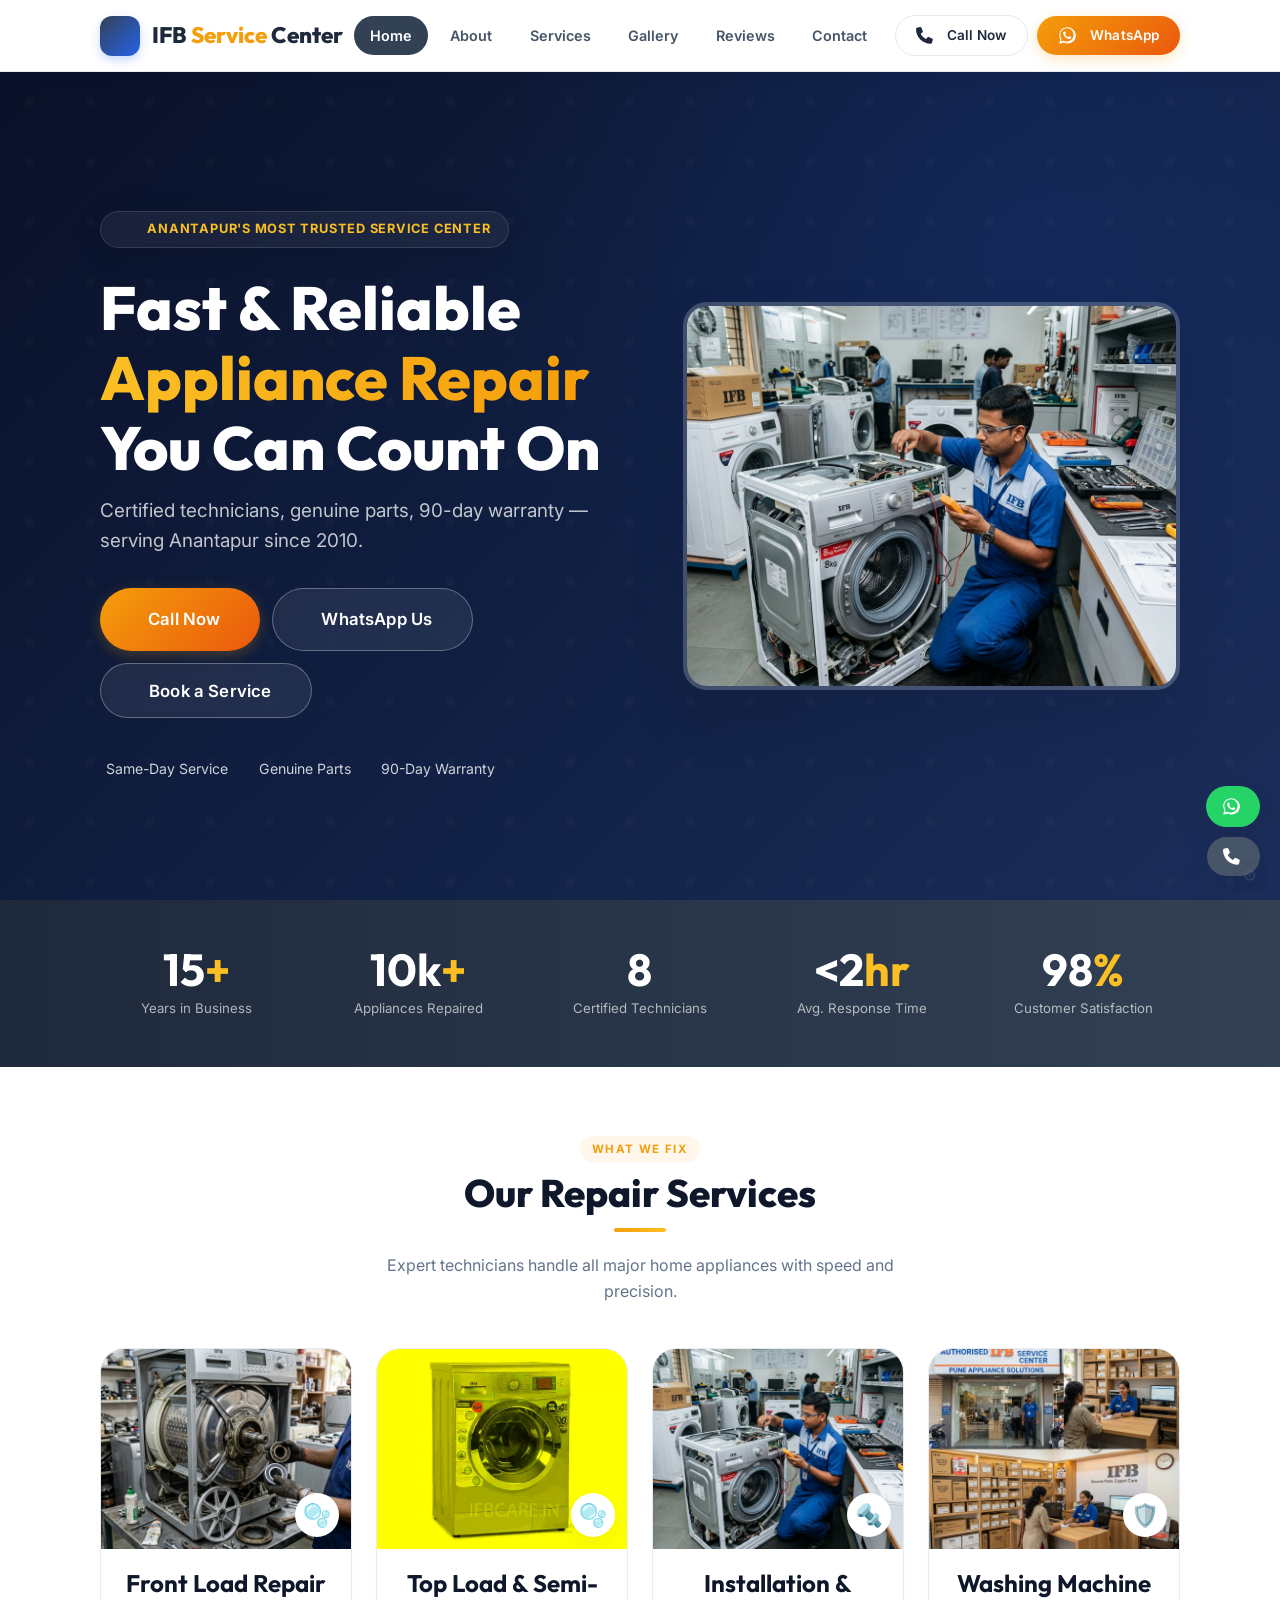
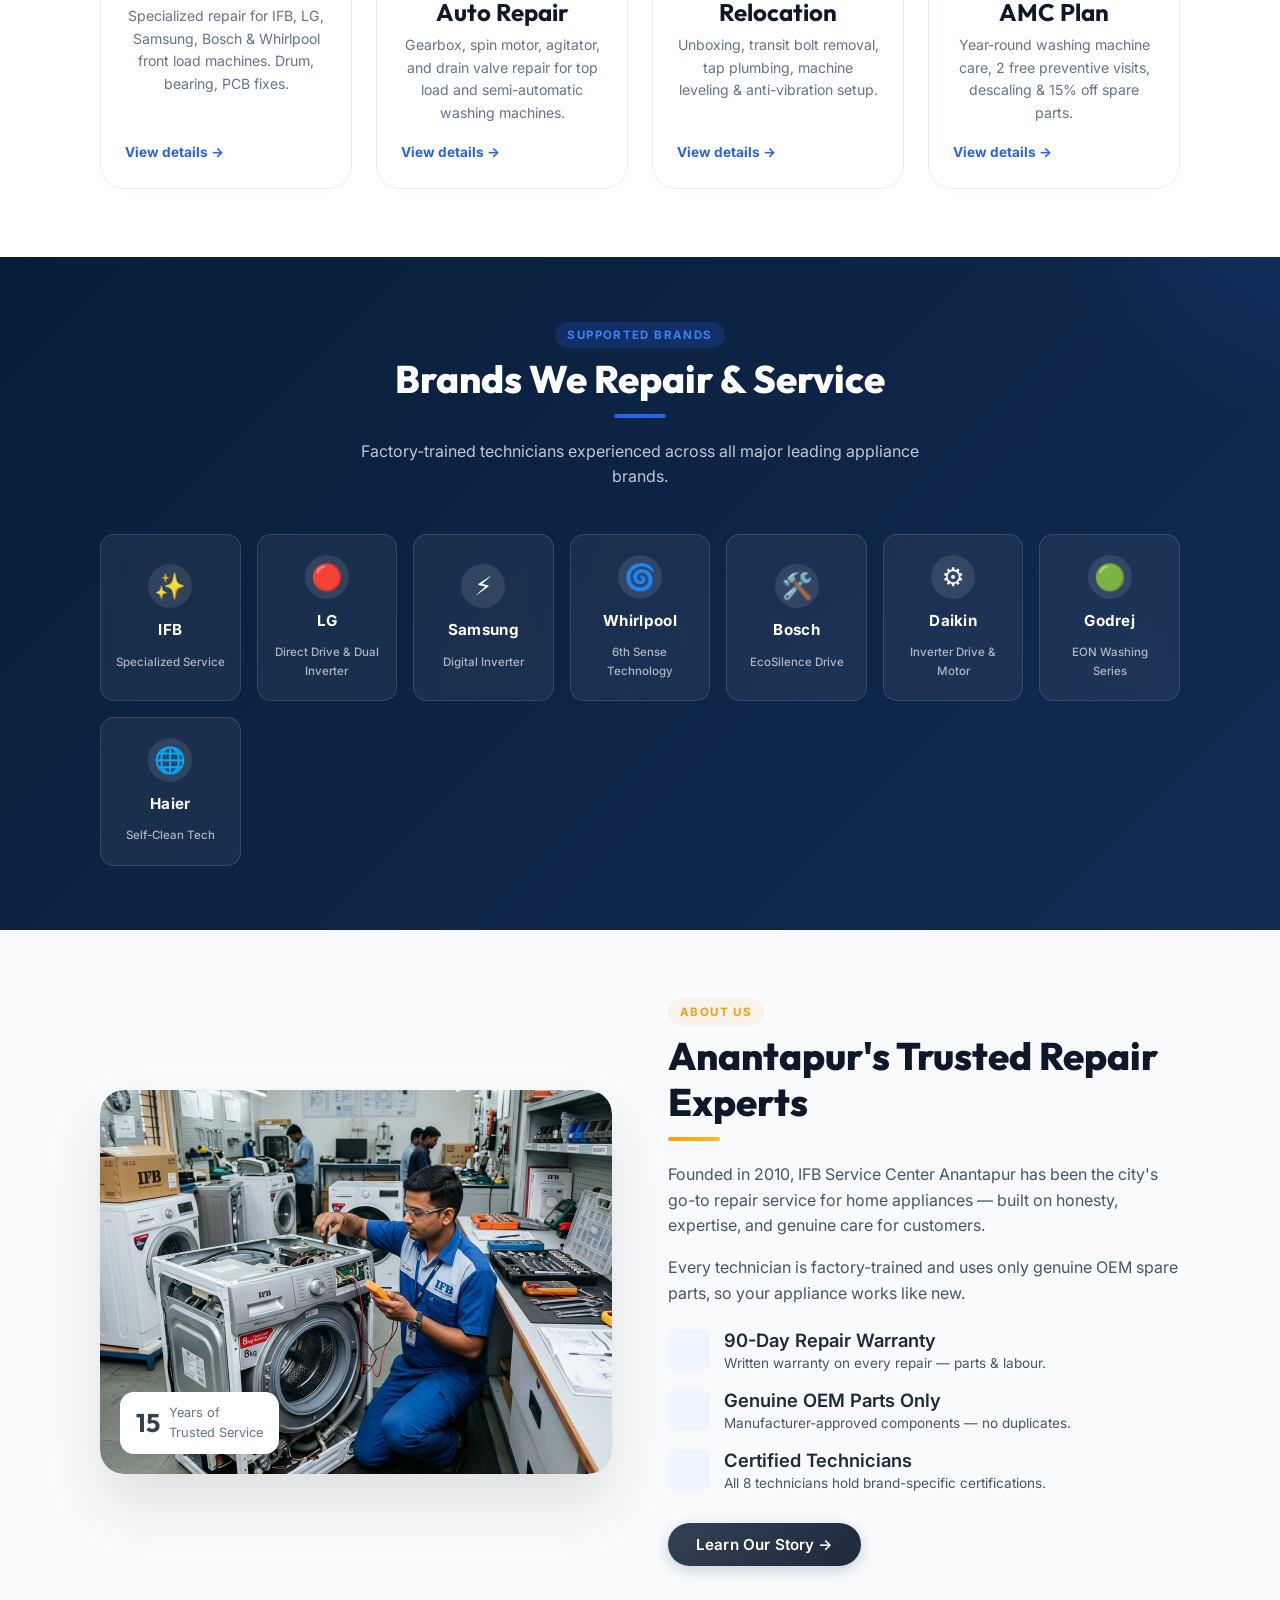
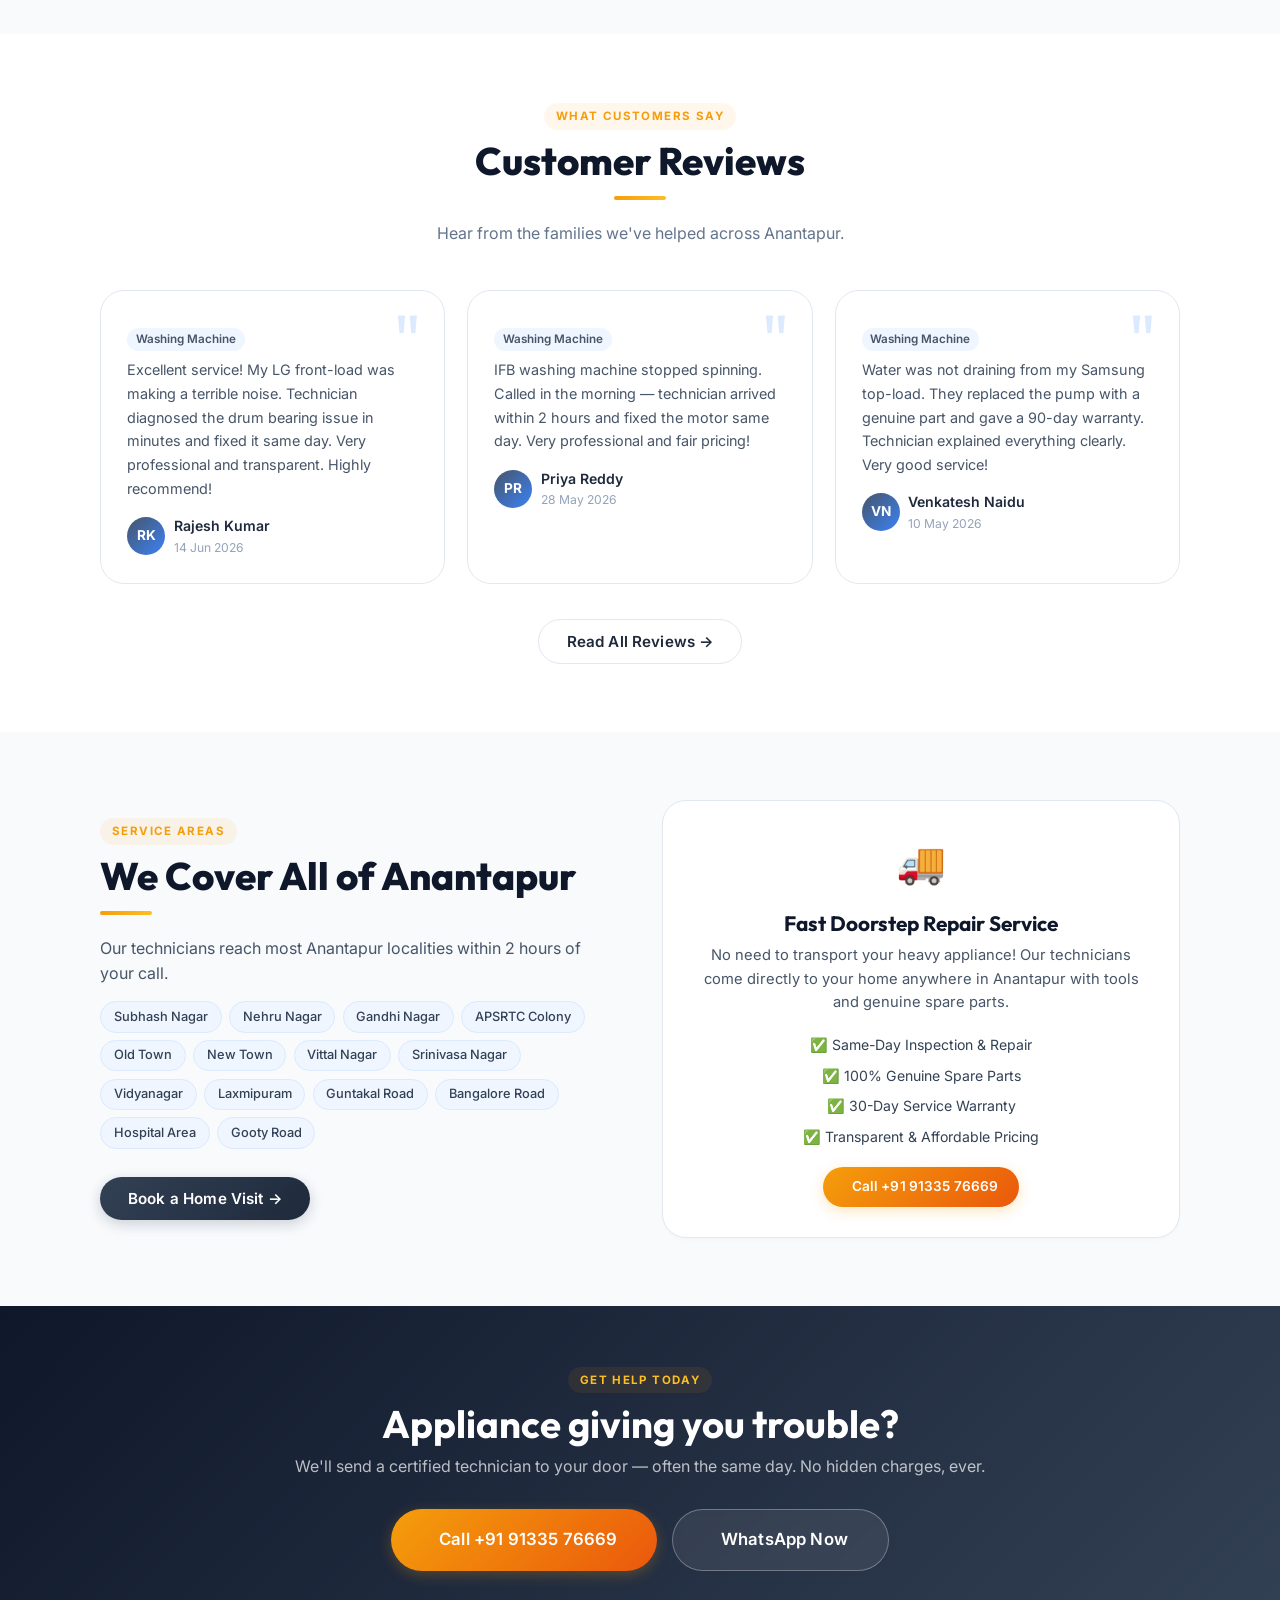
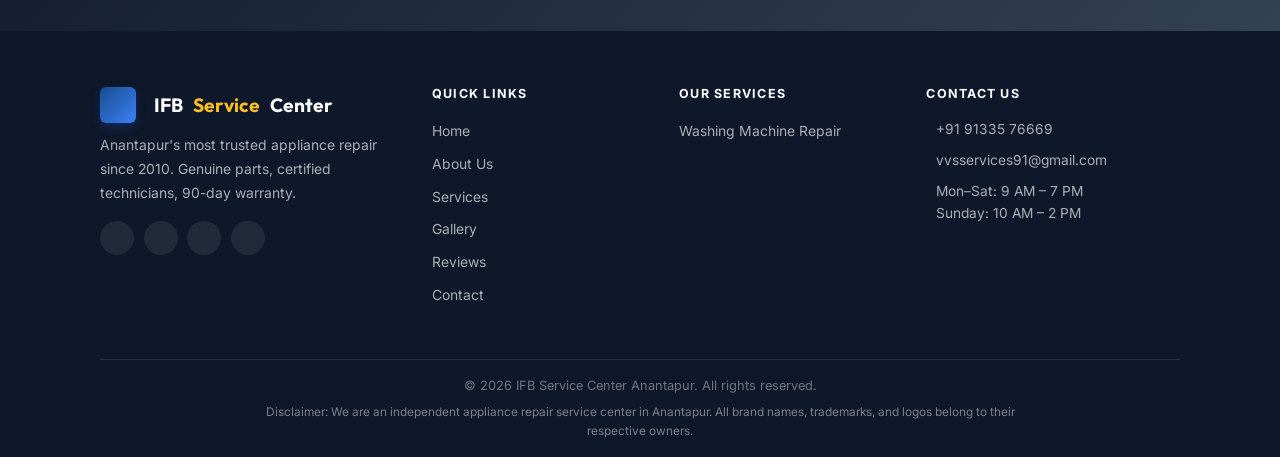
==== commit b7a1b872: "feat: implement before/after repair grids, passcode restrictions, local storage fallbacks, and brand" ====
--- a/index.html
+++ b/index.html
@@ -124,7 +124,10 @@
 .fab:hover{transform:scale(1.06);box-shadow:var(--shadow-xl)}
 .fab-wa{background:#25D366}.fab-call{background:var(--blue-600)}
 .fab-lbl{display:none}
-@media(min-width:480px){.fab-lbl{display:inline}}
+.official-wa-icon { width: 1.15rem; height: 1.15rem; fill: currentColor; vertical-align: middle; display: inline-block; }
+.official-call-icon { width: 1.05rem; height: 1.05rem; fill: currentColor; vertical-align: middle; display: inline-block; }
+.btn .official-wa-icon { margin-right: 0.35rem; }
+.btn .official-call-icon { margin-right: 0.35rem; }
 
 /* ═══════════════════════════════════════════════════════════
    SECTIONS
@@ -561,8 +564,12 @@
       </nav>
 
       <div class="header-cta" id="headerCta">
-        <a href="tel:+919133576669" class="btn btn-secondary btn-sm"><i data-lucide="phone"></i> Call Now</a>
-        <a href="https://wa.me/919133576669" target="_blank" rel="noopener" class="btn btn-primary btn-sm"><i data-lucide="message-square"></i> WhatsApp</a>
+        <a href="tel:+919133576669" class="btn btn-secondary btn-sm">
+          <svg class="official-call-icon" viewBox="0 0 512 512"><path d="M164.9 24.6c-7.7-18.6-28-28.5-47.4-23.2l-88 24C12.1 30.2 0 46 0 64C0 311.4 200.6 512 448 512c18 0 33.8-12.1 38.6-29.5l24-88c5.3-19.4-4.6-39.7-23.2-47.4l-96-40c-16.3-6.8-35.2-2.1-46.3 11.6L304.7 368C234.3 334.7 177.3 277.7 144 207.3L193.3 167c13.7-11.2 18.4-30 11.6-46.3l-40-96z"/></svg> Call Now
+        </a>
+        <a href="https://wa.me/919133576669" target="_blank" rel="noopener" class="btn btn-primary btn-sm">
+          <svg class="official-wa-icon" viewBox="0 0 448 512"><path d="M380.9 97.1C339 55.1 283.2 32 223.9 32c-122.4 0-222 99.6-222 222 0 39.1 10.2 77.3 29.6 111L3.2 496l133.9-35.2c32.7 17.8 69.3 27.2 106.7 27.2 122.4 0 222-99.6 222-222 0-59.3-23.2-115-65-156.9zm-157 341.6c-33.2 0-65.7-8.9-94-25.7l-6.7-4-79.8 20.9 21.3-77.8-4.4-7c-18.5-29.4-28.2-63.3-28.2-98.2 0-101.7 82.8-184.5 184.6-184.5 49.3 0 95.6 19.2 130.4 54.1 34.8 34.9 56.2 81.2 56.1 130.5 0 101.8-82.8 184.6-184.6 184.6zm101.2-138.2c-5.5-2.8-32.8-16.2-37.9-18-5.1-1.9-8.8-2.8-12.5 2.8-3.7 5.6-14.3 18-17.6 21.8-3.2 3.7-6.5 4.2-12 1.4-32.6-16.3-54-29.1-75.5-66-5.7-9.8 5.7-9.1 16.3-30.3 1.8-3.7.9-6.9-.5-9.7-1.4-2.8-12.5-30.1-17.1-41.2-4.5-10.8-9.1-9.3-12.5-9.5-3.2-.2-6.9-.2-10.6-.2-3.7 0-9.7 1.4-14.8 6.9-5.1 5.6-19.4 19-19.4 46.3 0 27.3 19.9 53.7 22.6 57.4 2.8 3.7 39.1 59.7 94.8 83.8 35.2 15.2 49 16.5 66.6 13.9 10.7-1.6 32.8-13.4 37.4-26.4 4.6-13 4.6-24.1 3.2-26.4-1.3-2.5-5-3.9-10.5-6.6z"/></svg> WhatsApp
+        </a>
       </div>
 
       <button class="nav-toggle" id="navToggle" aria-label="Menu" aria-expanded="false"><i data-lucide="menu"></i></button>
@@ -1141,9 +1148,73 @@
         <p class="section-sub">The difference genuine parts and skilled hands can make.</p>
       </div>
       <div class="ba-grid">
-        <div class="ba-card reveal"><div class="ba-halves"><div class="ba-half" style="background:linear-gradient(135deg,#1f2937,#374151);color:rgba(255,255,255,.6)"><i data-lucide="alert-triangle" style="width:2rem;height:2rem;color:#f87171;margin-bottom:.4rem"></i>Before</div><div class="ba-half" style="background:linear-gradient(135deg,#065f46,#10b981);color:rgba(255,255,255,.85)"><i data-lucide="check-circle" style="width:2rem;height:2rem;color:#34d399;margin-bottom:.4rem"></i>After</div></div><div class="ba-body"><div class="ba-title">IFB Front Load — Drum Bearing</div><div class="ba-desc">Severe vibration &amp; noise → Silent, smooth operation after bearing replacement.</div></div></div>
-        <div class="ba-card reveal"><div class="ba-halves"><div class="ba-half" style="background:linear-gradient(135deg,#1f2937,#374151);color:rgba(255,255,255,.6)"><i data-lucide="alert-triangle" style="width:2rem;height:2rem;color:#f87171;margin-bottom:.4rem"></i>Before</div><div class="ba-half" style="background:linear-gradient(135deg,#065f46,#10b981);color:rgba(255,255,255,.85)"><i data-lucide="check-circle" style="width:2rem;height:2rem;color:#34d399;margin-bottom:.4rem"></i>After</div></div><div class="ba-body"><div class="ba-title">LG Top Load — PCB Repair</div><div class="ba-desc">Machine completely dead → PCB replaced, fully functional in under 2 hours.</div></div></div>
-        <div class="ba-card reveal"><div class="ba-halves"><div class="ba-half" style="background:linear-gradient(135deg,#1f2937,#374151);color:rgba(255,255,255,.6)"><i data-lucide="alert-triangle" style="width:2rem;height:2rem;color:#f87171;margin-bottom:.4rem"></i>Before</div><div class="ba-half" style="background:linear-gradient(135deg,#065f46,#10b981);color:rgba(255,255,255,.85)"><i data-lucide="check-circle" style="width:2rem;height:2rem;color:#34d399;margin-bottom:.4rem"></i>After</div></div><div class="ba-body"><div class="ba-title">Samsung Semi-Auto — Water Pump</div><div class="ba-desc">Water not draining → Pump replaced with genuine part, draining perfectly now.</div></div></div>
+        
+        <!-- Card 1: IFB Drum Bearing -->
+        <div class="ba-card reveal">
+          <div class="ba-halves" style="display:grid;grid-template-columns:1fr 1fr;height:190px">
+            <div class="ba-half-img-container crop-left" style="position:relative;width:100%;height:100%;overflow:hidden">
+              <img src="images/before-after-gallery1.png" alt="IFB Drum Bearing - Before" style="position:absolute;left:0;top:0;width:200%;height:100%;object-fit:cover;object-position:left" />
+              <div class="ba-half-overlay-label" style="position:absolute;inset:0;background:rgba(10,22,40,0.4);display:flex;flex-direction:column;align-items:center;justify-content:center;color:#fff;font-weight:700;font-size:0.85rem;text-shadow:0 1px 4px rgba(0,0,0,0.8);gap:0.3rem;z-index:2">
+                <span style="font-size:1.5rem">🔴</span>Before
+              </div>
+            </div>
+            <div class="ba-half-img-container crop-right" style="position:relative;width:100%;height:100%;overflow:hidden">
+              <img src="images/before-after-gallery1.png" alt="IFB Drum Bearing - After" style="position:absolute;right:0;top:0;width:200%;height:100%;object-fit:cover;object-position:right" />
+              <div class="ba-half-overlay-label" style="position:absolute;inset:0;background:rgba(10,22,40,0.4);display:flex;flex-direction:column;align-items:center;justify-content:center;color:#fff;font-weight:700;font-size:0.85rem;text-shadow:0 1px 4px rgba(0,0,0,0.8);gap:0.3rem;z-index:2">
+                <span style="font-size:1.5rem">✅</span>After
+              </div>
+            </div>
+          </div>
+          <div class="ba-body">
+            <div class="ba-title">IFB Front Load — Drum Bearing</div>
+            <div class="ba-desc">Severe vibration &amp; noise → Silent, smooth operation after bearing replacement.</div>
+          </div>
+        </div>
+
+        <!-- Card 2: LG Top Load -->
+        <div class="ba-card reveal">
+          <div class="ba-halves" style="display:grid;grid-template-columns:1fr 1fr;height:190px">
+            <div class="ba-half-img-container full-img" style="position:relative;width:100%;height:100%;overflow:hidden">
+              <img src="images/before-repair.png" alt="LG Top Load - Before" style="position:absolute;left:0;top:0;width:100%;height:100%;object-fit:cover;object-position:center" />
+              <div class="ba-half-overlay-label" style="position:absolute;inset:0;background:rgba(10,22,40,0.4);display:flex;flex-direction:column;align-items:center;justify-content:center;color:#fff;font-weight:700;font-size:0.85rem;text-shadow:0 1px 4px rgba(0,0,0,0.8);gap:0.3rem;z-index:2">
+                <span style="font-size:1.5rem">🔴</span>Before
+              </div>
+            </div>
+            <div class="ba-half-img-container full-img" style="position:relative;width:100%;height:100%;overflow:hidden">
+              <img src="images/after-repair.png" alt="LG Top Load - After" style="position:absolute;left:0;top:0;width:100%;height:100%;object-fit:cover;object-position:center" />
+              <div class="ba-half-overlay-label" style="position:absolute;inset:0;background:rgba(10,22,40,0.4);display:flex;flex-direction:column;align-items:center;justify-content:center;color:#fff;font-weight:700;font-size:0.85rem;text-shadow:0 1px 4px rgba(0,0,0,0.8);gap:0.3rem;z-index:2">
+                <span style="font-size:1.5rem">✅</span>After
+              </div>
+            </div>
+          </div>
+          <div class="ba-body">
+            <div class="ba-title">LG Top Load — Gearbox Assembly</div>
+            <div class="ba-desc">Spin tub stuck &amp; water leaking → Smooth spin cycle restored with genuine clutch assembly.</div>
+          </div>
+        </div>
+
+        <!-- Card 3: Samsung PCB -->
+        <div class="ba-card reveal">
+          <div class="ba-halves" style="display:grid;grid-template-columns:1fr 1fr;height:190px">
+            <div class="ba-half-img-container crop-left" style="position:relative;width:100%;height:100%;overflow:hidden">
+              <img src="images/before-after-gallery2.png" alt="Samsung PCB - Before" style="position:absolute;left:0;top:0;width:200%;height:100%;object-fit:cover;object-position:left" />
+              <div class="ba-half-overlay-label" style="position:absolute;inset:0;background:rgba(10,22,40,0.4);display:flex;flex-direction:column;align-items:center;justify-content:center;color:#fff;font-weight:700;font-size:0.85rem;text-shadow:0 1px 4px rgba(0,0,0,0.8);gap:0.3rem;z-index:2">
+                <span style="font-size:1.5rem">🔴</span>Before
+              </div>
+            </div>
+            <div class="ba-half-img-container crop-right" style="position:relative;width:100%;height:100%;overflow:hidden">
+              <img src="images/before-after-gallery2.png" alt="Samsung PCB - After" style="position:absolute;right:0;top:0;width:200%;height:100%;object-fit:cover;object-position:right" />
+              <div class="ba-half-overlay-label" style="position:absolute;inset:0;background:rgba(10,22,40,0.4);display:flex;flex-direction:column;align-items:center;justify-content:center;color:#fff;font-weight:700;font-size:0.85rem;text-shadow:0 1px 4px rgba(0,0,0,0.8);gap:0.3rem;z-index:2">
+                <span style="font-size:1.5rem">✅</span>After
+              </div>
+            </div>
+          </div>
+          <div class="ba-body">
+            <div class="ba-title">Samsung Front Load — PCB Control Board</div>
+            <div class="ba-desc">Power trip &amp; error code → Circuit repaired, re-programmed, and stress-tested for 3 full cycles.</div>
+          </div>
+        </div>
+
       </div>
     </div>
   </section>
@@ -1294,6 +1365,19 @@
                 <textarea id="cIssue" class="form-control" placeholder="e.g. Washing machine not spinning, making loud noise..." required rows="4"></textarea>
               </div>
               <div class="form-group">
+                <label class="form-label">Attach Photo of Problem (Optional)</label>
+                <div class="photo-upload-zone" id="cPhotoZone">
+                  <div class="upload-icon">📷</div>
+                  <div class="upload-text">Click or drag &amp; drop photo of problem</div>
+                  <div class="upload-hint">Snap a photo of the error code, leaking part, or appliance model label</div>
+                  <input type="file" id="cPhotoInput" accept="image/*" style="display:none" />
+                </div>
+                <div class="photo-preview-container" id="cPhotoPreview" style="display:none">
+                  <img id="cPhotoImg" src="" alt="Issue photo preview" />
+                  <button type="button" class="btn-remove-photo" id="btnRemoveCPhoto" title="Remove photo">✕</button>
+                </div>
+              </div>
+              <div class="form-group">
                 <label class="form-label" for="cTime">Preferred Service Time</label>
                 <select id="cTime" class="form-control">
                   <option>As soon as possible</option>
@@ -1440,10 +1524,10 @@
 <!-- Floating buttons -->
 <div class="fab-wrap">
   <a href="https://wa.me/919133576669?text=Hi%2C%20I%20need%20appliance%20repair%20service." target="_blank" rel="noopener" class="fab fab-wa" aria-label="WhatsApp">
-    <i data-lucide="message-square" style="width: 1.2rem; height: 1.2rem; color: #fff;"></i><span class="fab-lbl">WhatsApp</span>
+    <svg class="official-wa-icon" style="color:#fff;margin-right:0.25rem" viewBox="0 0 448 512"><path d="M380.9 97.1C339 55.1 283.2 32 223.9 32c-122.4 0-222 99.6-222 222 0 39.1 10.2 77.3 29.6 111L3.2 496l133.9-35.2c32.7 17.8 69.3 27.2 106.7 27.2 122.4 0 222-99.6 222-222 0-59.3-23.2-115-65-156.9zm-157 341.6c-33.2 0-65.7-8.9-94-25.7l-6.7-4-79.8 20.9 21.3-77.8-4.4-7c-18.5-29.4-28.2-63.3-28.2-98.2 0-101.7 82.8-184.5 184.6-184.5 49.3 0 95.6 19.2 130.4 54.1 34.8 34.9 56.2 81.2 56.1 130.5 0 101.8-82.8 184.6-184.6 184.6zm101.2-138.2c-5.5-2.8-32.8-16.2-37.9-18-5.1-1.9-8.8-2.8-12.5 2.8-3.7 5.6-14.3 18-17.6 21.8-3.2 3.7-6.5 4.2-12 1.4-32.6-16.3-54-29.1-75.5-66-5.7-9.8 5.7-9.1 16.3-30.3 1.8-3.7.9-6.9-.5-9.7-1.4-2.8-12.5-30.1-17.1-41.2-4.5-10.8-9.1-9.3-12.5-9.5-3.2-.2-6.9-.2-10.6-.2-3.7 0-9.7 1.4-14.8 6.9-5.1 5.6-19.4 19-19.4 46.3 0 27.3 19.9 53.7 22.6 57.4 2.8 3.7 39.1 59.7 94.8 83.8 35.2 15.2 49 16.5 66.6 13.9 10.7-1.6 32.8-13.4 37.4-26.4 4.6-13 4.6-24.1 3.2-26.4-1.3-2.5-5-3.9-10.5-6.6z"/></svg><span class="fab-lbl">WhatsApp</span>
   </a>
   <a href="tel:+919133576669" class="fab fab-call" aria-label="Call us">
-    <i data-lucide="phone" style="width: 1.2rem; height: 1.2rem; color: #fff;"></i><span class="fab-lbl">Call Now</span>
+    <svg class="official-call-icon" style="color:#fff;margin-right:0.25rem" viewBox="0 0 512 512"><path d="M164.9 24.6c-7.7-18.6-28-28.5-47.4-23.2l-88 24C12.1 30.2 0 46 0 64C0 311.4 200.6 512 448 512c18 0 33.8-12.1 38.6-29.5l24-88c5.3-19.4-4.6-39.7-23.2-47.4l-96-40c-16.3-6.8-35.2-2.1-46.3 11.6L304.7 368C234.3 334.7 177.3 277.7 144 207.3L193.3 167c13.7-11.2 18.4-30 11.6-46.3l-40-96z"/></svg><span class="fab-lbl">Call Now</span>
   </a>
 </div>
 
@@ -1714,6 +1798,66 @@
    CONTACT FORM (WhatsApp deep-link) + BOOKING MODAL
 ═══════════════════════════════════════════════════════════ */
 
+// Booking Form Photo Attachment Logic
+let _cPhotoBase64 = '';
+
+document.addEventListener('click', function(e) {
+  const zone = e.target.closest('#cPhotoZone');
+  if (zone) {
+    document.getElementById('cPhotoInput').click();
+  }
+  if (e.target.id === 'btnRemoveCPhoto') {
+    _cPhotoBase64 = '';
+    document.getElementById('cPhotoInput').value = '';
+    document.getElementById('cPhotoPreview').style.display = 'none';
+    document.getElementById('cPhotoZone').style.display = 'block';
+  }
+});
+
+document.addEventListener('change', function(e) {
+  if (e.target.id === 'cPhotoInput') {
+    const file = e.target.files[0];
+    if (file) {
+      if (!file.type.startsWith('image/')) {
+        alert('Please select a valid image file.');
+        return;
+      }
+      const reader = new FileReader();
+      reader.onload = function(evt) {
+        document.getElementById('cPhotoImg').src = evt.target.result;
+        document.getElementById('cPhotoPreview').style.display = 'inline-block';
+        document.getElementById('cPhotoZone').style.display = 'none';
+
+        const img = new Image();
+        img.onload = function() {
+          const canvas = document.createElement('canvas');
+          const max_size = 600;
+          let width = img.width;
+          let height = img.height;
+          if (width > height) {
+            if (width > max_size) {
+              height *= max_size / width;
+              width = max_size;
+            }
+          } else {
+            if (height > max_size) {
+              width *= max_size / height;
+              height = max_size;
+            }
+          }
+          canvas.width = width;
+          canvas.height = height;
+          const ctx = canvas.getContext('2d');
+          ctx.drawImage(img, 0, 0, width, height);
+          _cPhotoBase64 = canvas.toDataURL('image/jpeg', 0.65);
+        };
+        img.src = evt.target.result;
+      };
+      reader.readAsDataURL(file);
+    }
+  }
+});
+
 // Last booking state (used by modal buttons)
 let _lastBooking = null;
 
@@ -1728,15 +1872,40 @@
   const time     = document.getElementById('cTime').value;
   if (!name||!phone||!location||!appl||!issue) { alert('Please fill in all required fields including your service location.'); return; }
 
+  // Save booking to Firestore if available
+  const bookingData = {
+    name,
+    phone,
+    location,
+    appliance: appl,
+    issue,
+    time,
+    photo: _cPhotoBase64,
+    status: 'pending',
+    date: new Date().toISOString().split('T')[0]
+  };
+
+  if (window.FirebaseGallery && FirebaseGallery.isReady()) {
+    FirebaseGallery.saveBooking(bookingData).then(docId => {
+      console.log('Booking saved to cloud with ID:', docId);
+    });
+  }
+
   // Build service request message (goes to owner)
-  const ownerMsg = [
+  const ownerMsgLines = [
     '🔧 *New Service Request — IFB Service Center Anantapur*','',
     `👤 *Name:* ${name}`,`📱 *Phone:* ${phone}`,
     `📍 *Location:* ${location}`,
     `🏠 *Appliance:* ${appl}`,`📋 *Issue:* ${issue}`,
-    `🕐 *Preferred Time:* ${time}`,'',
-    '_Sent via IFB Service Center website_'
-  ].join('\n');
+    `🕐 *Preferred Time:* ${time}`
+  ];
+
+  if (_cPhotoBase64) {
+    ownerMsgLines.push('📷 *Problem Photo Attached!* (Please check Owner Dashboard or WhatsApp attachment)');
+  }
+
+  ownerMsgLines.push('', '_Sent via IFB Service Center website_');
+  const ownerMsg = ownerMsgLines.join('\n');
 
   // Store booking for modal use
   _lastBooking = { name, phone, appl, issue, date: new Date().toISOString().split('T')[0] };
@@ -1748,6 +1917,11 @@
     // Send owner the booking via WhatsApp
     window.open(`https://wa.me/919133576669?text=${encodeURIComponent(ownerMsg)}`, '_blank', 'noopener,noreferrer');
     e.target.reset();
+    _cPhotoBase64 = '';
+    const previewEl = document.getElementById('cPhotoPreview');
+    const zoneEl = document.getElementById('cPhotoZone');
+    if (previewEl) previewEl.style.display = 'none';
+    if (zoneEl) zoneEl.style.display = 'block';
     document.getElementById('contactSuccess').classList.remove('show');
 
     // Show booking modal after a tiny delay
@@ -1890,9 +2064,11 @@
 }
 
 function updateReminderFab() {
+  const isOwner = sessionStorage.getItem('ifb_owner_unlocked');
   const count = loadReminders().length;
   const fab = document.getElementById('rmOwnerFab');
-  fab.style.display = count > 0 ? 'flex' : 'none';
+  // Only show the Reminders FAB when owner is logged in AND there are reminders
+  fab.style.display = (isOwner && count > 0) ? 'flex' : 'none';
   document.getElementById('rmCountBadge').textContent = count;
 }
 
@@ -2032,73 +2208,93 @@
 <div class="works-modal-overlay" id="worksModalOverlay" style="display:none;" role="dialog" aria-modal="true" aria-labelledby="worksModalTitle">
   <div class="works-modal">
     <div class="works-modal-header">
-      <h3 id="worksModalTitle">📸 Client Photo & Work Manager</h3>
+      <h3 id="worksModalTitle">⚙️ Owner Dashboard</h3>
       <button class="works-modal-close" id="closeWorksModalBtn" aria-label="Close modal">✕</button>
     </div>
     <div class="works-modal-body">
-      <form id="addWorkForm">
-        <div class="form-group">
-          <label class="form-label" for="workTitle">Work Title / Event Name *</label>
-          <input type="text" id="workTitle" class="form-control" placeholder="e.g. IFB Washing Machine Bearing Service" required />
-        </div>
-
-        <div style="display:grid;grid-template-columns:1fr 1fr;gap:12px">
+      <!-- Dashboard Tabs -->
+      <div class="modal-tabs" style="display:flex;border-bottom:1px solid var(--gray-200);margin-bottom:1.5rem;gap:1.5rem">
+        <button type="button" class="tab-btn active" id="tabWorksBtn" style="padding-bottom:.5rem;font-weight:700;font-size:0.95rem;background:none;border:none;border-bottom:2px solid var(--blue-700);color:var(--blue-700);cursor:pointer">📸 Works Gallery</button>
+        <button type="button" class="tab-btn" id="tabBookingsBtn" style="padding-bottom:.5rem;font-weight:600;font-size:0.95rem;background:none;border:none;color:var(--gray-500);cursor:pointer">📋 Service Bookings</button>
+      </div>
+
+      <!-- Tab Content: Works Gallery -->
+      <div id="tabWorksContent">
+        <form id="addWorkForm">
           <div class="form-group">
-            <label class="form-label" for="workType">Work Type *</label>
-            <select id="workType" class="form-control" required>
-              <option value="past">Past Work 🏆</option>
-              <option value="upcoming">Upcoming Work 📅</option>
-            </select>
-          </div>
+            <label class="form-label" for="workTitle">Work Title / Event Name *</label>
+            <input type="text" id="workTitle" class="form-control" placeholder="e.g. IFB Washing Machine Bearing Service" required />
+          </div>
+
+          <div style="display:grid;grid-template-columns:1fr 1fr;gap:12px">
+            <div class="form-group">
+              <label class="form-label" for="workType">Work Type *</label>
+              <select id="workType" class="form-control" required>
+                <option value="past">Past Work 🏆</option>
+                <option value="upcoming">Upcoming Work 📅</option>
+              </select>
+            </div>
+            <div class="form-group">
+              <label class="form-label" for="workCategory">Appliance Category *</label>
+              <select id="workCategory" class="form-control" required>
+                <option value="washing-machine">Washing Machine Repair</option>
+                <option value="installation">Installation &amp; Relocation</option>
+              </select>
+            </div>
+          </div>
+
           <div class="form-group">
-            <label class="form-label" for="workCategory">Appliance Category *</label>
-            <select id="workCategory" class="form-control" required>
-              <option value="washing-machine">Washing Machine Repair</option>
-              <option value="installation">Installation &amp; Relocation</option>
-            </select>
-          </div>
-        </div>
-
-        <div class="form-group">
-          <label class="form-label">Upload Photo *</label>
-          <div class="dropzone-container" id="dropzoneBox">
-            <div class="dropzone-icon">📷</div>
-            <div class="dropzone-text">Click or drag &amp; drop photo here</div>
-            <div class="dropzone-hint">Supports PNG, JPG, WEBP, GIF (compressed & saved to cloud)</div>
-            <input type="file" id="photoFileInput" accept="image/*" style="display:none" />
-          </div>
-          
-          <div class="image-preview-box" id="imagePreviewBox">
-            <img id="imagePreviewImg" src="" alt="Preview photo" />
-          </div>
-
-          <div style="margin-top:0.4rem;font-size:0.8rem;color:var(--gray-500);text-align:center">OR paste photo URL:</div>
-          <input type="url" id="photoUrlInput" class="form-control mt-1" placeholder="https://example.com/photo.jpg" />
-        </div>
-
-        <div class="form-group">
-          <label class="form-label" for="workDescription">Description / Details</label>
-          <textarea id="workDescription" class="form-control" rows="2" placeholder="Brief details about the repair or upcoming event..."></textarea>
-        </div>
-
-        <div class="form-group">
-          <label class="form-label" for="workDate">Date</label>
-          <input type="date" id="workDate" class="form-control" />
-        </div>
-
-        <button type="submit" class="btn btn-primary w-full" style="padding:10px 16px;font-size:0.95rem">
-          ✨ Add Photo to Works Gallery
-        </button>
-      </form>
-
-      <!-- Manage & Delete Existing Photos List -->
-      <div class="manage-list-section">
-        <div class="manage-list-title">
-          <span>Existing Works (<span id="worksCount">0</span>)</span>
-          <button type="button" id="resetDefaultsBtn" style="background:none;border:none;color:var(--blue-600);font-size:0.78rem;cursor:pointer;text-decoration:underline">Reset Sample Defaults</button>
-        </div>
-        <div id="manageWorksList">
-          <!-- Populated by JS -->
+            <label class="form-label">Upload Photo *</label>
+            <div class="dropzone-container" id="dropzoneBox">
+              <div class="dropzone-icon">📷</div>
+              <div class="dropzone-text">Click or drag &amp; drop photo here</div>
+              <div class="dropzone-hint">Supports PNG, JPG, WEBP, GIF (compressed & saved to cloud)</div>
+              <input type="file" id="photoFileInput" accept="image/*" style="display:none" />
+            </div>
+            
+            <div class="image-preview-box" id="imagePreviewBox">
+              <img id="imagePreviewImg" src="" alt="Preview photo" />
+            </div>
+
+            <div style="margin-top:0.4rem;font-size:0.8rem;color:var(--gray-500);text-align:center">OR paste photo URL:</div>
+            <input type="url" id="photoUrlInput" class="form-control mt-1" placeholder="https://example.com/photo.jpg" />
+          </div>
+
+          <div class="form-group">
+            <label class="form-label" for="workDescription">Description / Details</label>
+            <textarea id="workDescription" class="form-control" rows="2" placeholder="Brief details about the repair or upcoming event..."></textarea>
+          </div>
+
+          <div class="form-group">
+            <label class="form-label" for="workDate">Date</label>
+            <input type="date" id="workDate" class="form-control" />
+          </div>
+
+          <button type="submit" class="btn btn-primary w-full" style="padding:10px 16px;font-size:0.95rem">
+            ✨ Add Photo to Works Gallery
+          </button>
+        </form>
+
+        <!-- Manage & Delete Existing Photos List -->
+        <div class="manage-list-section">
+          <div class="manage-list-title">
+            <span>Existing Works (<span id="worksCount">0</span>)</span>
+            <button type="button" id="resetDefaultsBtn" style="background:none;border:none;color:var(--blue-600);font-size:0.78rem;cursor:pointer;text-decoration:underline">Reset Sample Defaults</button>
+          </div>
+          <div id="manageWorksList">
+            <!-- Populated by JS -->
+          </div>
+        </div>
+      </div>
+
+      <!-- Tab Content: Service Bookings -->
+      <div id="tabBookingsContent" style="display:none">
+        <div style="display:flex;justify-content:space-between;align-items:center;margin-bottom:1rem">
+          <h4 style="font-weight:700;color:var(--gray-800);margin:0">Client Service Requests</h4>
+          <button type="button" id="refreshBookingsBtn" class="btn btn-secondary btn-sm" style="padding:4px 10px;font-size:0.8rem">🔄 Refresh</button>
+        </div>
+        <div id="bookingsListContainer" style="max-height:550px;overflow-y:auto;display:flex;flex-direction:column;gap:16px;padding-right:4px">
+          <div style="text-align:center;padding:24px;color:var(--gray-400);font-size:0.9rem">Loading bookings from cloud...</div>
         </div>
       </div>
     </div>
@@ -2178,6 +2374,7 @@
     sessionStorage.setItem(SESSION_FLAG, '1');
     closePwdModal();
     openModal();
+    updateReminderFab(); // Show reminders FAB now that owner is authenticated
   } else {
     pwdError.style.display = 'block';
     pwdInput.value = '';
@@ -2197,6 +2394,13 @@
 pwdCancelBtn.addEventListener('click', closePwdModal);
 pwdInput.addEventListener('keydown', e => { if (e.key === 'Enter') checkOwnerPassword(); });
 pwdOverlay.addEventListener('click', e => { if (e.target === pwdOverlay) closePwdModal(); });
+
+// Auto-open owner dashboard if query param is set
+if (new URLSearchParams(location.search).get('openOwner') === '1') {
+  handleOwnerTrigger();
+  const cleanUrl = location.protocol + "//" + location.host + location.pathname;
+  window.history.replaceState({path: cleanUrl}, '', cleanUrl);
+}
 
 // Dropzone file picker
 dropzoneBox.addEventListener('click', () => photoFileInput.click());
@@ -2323,6 +2527,148 @@
   });
 }
 
+// Tab Switching inside Owner Modal
+const tabWorksBtn = document.getElementById('tabWorksBtn');
+const tabBookingsBtn = document.getElementById('tabBookingsBtn');
+const tabWorksContent = document.getElementById('tabWorksContent');
+const tabBookingsContent = document.getElementById('tabBookingsContent');
+
+if (tabWorksBtn && tabBookingsBtn) {
+  tabWorksBtn.addEventListener('click', () => {
+    tabWorksBtn.classList.add('active');
+    tabWorksBtn.style.color = 'var(--blue-700)';
+    tabWorksBtn.style.borderBottom = '2px solid var(--blue-700)';
+    tabBookingsBtn.classList.remove('active');
+    tabBookingsBtn.style.color = 'var(--gray-500)';
+    tabBookingsBtn.style.borderBottom = 'none';
+    tabWorksContent.style.display = 'block';
+    tabBookingsContent.style.display = 'none';
+  });
+
+  tabBookingsBtn.addEventListener('click', () => {
+    tabBookingsBtn.classList.add('active');
+    tabBookingsBtn.style.color = 'var(--blue-700)';
+    tabBookingsBtn.style.borderBottom = '2px solid var(--blue-700)';
+    tabWorksBtn.classList.remove('active');
+    tabWorksBtn.style.color = 'var(--gray-500)';
+    tabWorksBtn.style.borderBottom = 'none';
+    tabWorksContent.style.display = 'none';
+    tabBookingsContent.style.display = 'block';
+    renderBookingsList();
+  });
+}
+
+const refreshBkBtn = document.getElementById('refreshBookingsBtn');
+if (refreshBkBtn) {
+  refreshBkBtn.addEventListener('click', renderBookingsList);
+}
+
+async function renderBookingsList() {
+  const container = document.getElementById('bookingsListContainer');
+  if (!container) return;
+  container.innerHTML = `<div style="text-align:center;padding:24px;color:var(--gray-400);font-size:0.9rem">⏳ Loading cloud bookings...</div>`;
+
+  if (!window.FirebaseGallery || !FirebaseGallery.isReady()) {
+    container.innerHTML = `<div style="text-align:center;padding:24px;color:var(--gray-500);font-size:0.9rem">❌ Firebase not ready or offline.</div>`;
+    return;
+  }
+
+  const bookings = await FirebaseGallery.loadBookings();
+  if (bookings.length === 0) {
+    container.innerHTML = `<div style="text-align:center;padding:24px;color:var(--gray-500);font-size:0.9rem">📋 No service requests found.</div>`;
+    return;
+  }
+
+  container.innerHTML = bookings.map(b => {
+    const statusColors = {
+      pending: { bg: '#fef3c7', text: '#d97706', label: 'Pending' },
+      'in-progress': { bg: '#dbeafe', text: '#2563eb', label: 'In Progress' },
+      completed: { bg: '#d1fae5', text: '#059669', label: 'Completed' }
+    };
+    const c = statusColors[b.status] || statusColors.pending;
+    
+    // Call link formatting
+    const plainPhone = b.phone.replace(/[^\d]/g, '');
+    const waLink = `https://wa.me/${plainPhone.startsWith('91') ? plainPhone : '91' + plainPhone}`;
+    const callLink = `tel:${plainPhone}`;
+
+    return `
+      <div style="background:var(--gray-50);border:1.5px solid var(--gray-200);border-radius:16px;padding:18px;display:flex;flex-direction:column;gap:10px;text-align:left">
+        <div style="display:flex;justify-content:space-between;align-items:flex-start;flex-wrap:wrap;gap:8px">
+          <div>
+            <h5 style="font-weight:700;color:var(--gray-800);margin:0;font-size:1rem">${b.name}</h5>
+            <div style="font-size:0.78rem;color:var(--gray-400)">Date: ${b.date}</div>
+          </div>
+          <select class="booking-status-select" data-id="${b.id}" style="font-size:0.8rem;padding:4px 8px;border-radius:8px;border:1px solid var(--gray-300);background:${c.bg};color:${c.text};font-weight:600">
+            <option value="pending" ${b.status === 'pending' ? 'selected' : ''}>Pending ⏳</option>
+            <option value="in-progress" ${b.status === 'in-progress' ? 'selected' : ''}>In Progress ⚙️</option>
+            <option value="completed" ${b.status === 'completed' ? 'selected' : ''}>Completed ✅</option>
+          </select>
+        </div>
+
+        <div style="font-size:0.85rem;color:var(--gray-600);display:grid;grid-template-columns:1fr;gap:4px">
+          <div><b>Appliance:</b> ${b.appliance}</div>
+          <div><b>Time:</b> ${b.time}</div>
+          <div><b>Location:</b> ${b.location} ${b.mapsLink ? `<a href="${b.mapsLink}" target="_blank" style="color:var(--blue-500);font-weight:600;margin-left:4px">🗺️ View Map Pin</a>` : ''}</div>
+          <div style="background:#fff;padding:8px 12px;border-radius:8px;border:1px solid var(--gray-200);margin-top:6px;font-style:italic">
+            "${b.issue}"
+          </div>
+        </div>
+
+        ${b.photo ? `
+          <div style="margin-top:4px">
+            <b style="font-size:0.85rem;color:var(--gray-600)">Attached Photo:</b><br/>
+            <img src="${b.photo}" alt="Attached issue photo" class="booking-thumb-img" data-large="${b.photo}" style="max-height:80px;border-radius:8px;border:1px solid var(--gray-200);margin-top:6px;cursor:pointer;object-fit:cover" />
+          </div>
+        ` : ''}
+
+        <div style="display:flex;justify-content:space-between;align-items:center;margin-top:8px;padding-top:8px;border-top:1px solid var(--gray-200)">
+          <div style="display:flex;gap:8px">
+            <a href="${callLink}" class="btn btn-secondary btn-sm" style="padding:4px 10px;font-size:0.78rem">📞 Call Customer</a>
+            <a href="${waLink}" target="_blank" class="btn btn-secondary btn-sm" style="padding:4px 10px;font-size:0.78rem;color:#25D366;border-color:#25D366">💬 WhatsApp</a>
+          </div>
+          <button type="button" class="btn-delete-booking" data-id="${b.id}" style="background:none;border:none;color:red;cursor:pointer;font-size:0.85rem">🗑️ Delete</button>
+        </div>
+      </div>
+    `;
+  }).join('');
+
+  // Handle Status Update change event
+  container.querySelectorAll('.booking-status-select').forEach(sel => {
+    sel.addEventListener('change', async (e) => {
+      const id = e.target.dataset.id;
+      const status = e.target.value;
+      e.target.disabled = true;
+      const ok = await FirebaseGallery.updateBookingStatus(id, status);
+      e.target.disabled = false;
+      if (ok) renderBookingsList();
+    });
+  });
+
+  // Handle Photo click logic to open full-screen lightbox
+  container.querySelectorAll('.booking-thumb-img').forEach(img => {
+    img.addEventListener('click', () => {
+      const lb = document.getElementById('lightbox');
+      const lbImg = document.getElementById('lbImg');
+      if (lb && lbImg) {
+        lbImg.src = img.dataset.large;
+        lb.classList.add('open');
+      }
+    });
+  });
+
+  // Handle Booking deletion click
+  container.querySelectorAll('.btn-delete-booking').forEach(btn => {
+    btn.addEventListener('click', async (e) => {
+      if (!confirm('Are you sure you want to delete this service request?')) return;
+      const id = btn.dataset.id;
+      btn.textContent = '⏳';
+      const ok = await FirebaseGallery.deleteBooking(id);
+      if (ok) renderBookingsList();
+    });
+  });
+}
+
 if (document.getElementById('workDate')) {
   document.getElementById('workDate').value = new Date().toISOString().split('T')[0];
 }
--- a/css/style.css
+++ b/css/style.css
@@ -1488,19 +1488,22 @@
   bottom: 10px;
   right: 14px;
   z-index: 9000;
-  background: none;
-  border: none;
+  background: rgba(0,0,0,.08);
+  border: 1px solid rgba(0,0,0,.06);
   cursor: pointer;
-  font-size: 14px;
-  opacity: 0.15;
+  font-size: 16px;
+  opacity: 0.3;
   color: var(--gray-500);
-  padding: 4px 6px;
-  border-radius: 4px;
-  transition: opacity 0.3s;
+  padding: 6px 8px;
+  border-radius: 6px;
+  transition: opacity 0.3s, background .3s;
   line-height: 1;
   user-select: none;
 }
-#ownerSecretTrigger:hover { opacity: 0.7; }
+#ownerSecretTrigger:hover {
+  opacity: 0.85;
+  background: rgba(0,0,0,.12);
+}
 
 /* ── Password Modal ── */
 #pwdModalOverlay {
@@ -1719,6 +1722,184 @@
   box-shadow: var(--shadow-md);
 }
 
-
-
-
+.official-wa-icon { width: 1.15rem; height: 1.15rem; fill: currentColor; vertical-align: middle; display: inline-block; }
+.official-call-icon { width: 1.05rem; height: 1.05rem; fill: currentColor; vertical-align: middle; display: inline-block; }
+.btn .official-wa-icon { margin-right: 0.35rem; }
+.btn .official-call-icon { margin-right: 0.35rem; }
+
+/* ── Before & After Comparison Slider ── */
+.ba-section {
+  padding: 4.5rem 0;
+  background: linear-gradient(135deg, #0a0f1e 0%, #111b33 50%, #0d1526 100%);
+  overflow: hidden;
+}
+.ba-section .section-label {
+  color: var(--orange-400);
+  background: rgba(234,88,12,.12);
+}
+.ba-section .section-title {
+  color: #fff;
+}
+.ba-section .section-sub {
+  color: rgba(255,255,255,.65);
+}
+.ba-section .divider.center {
+  background: var(--orange-500);
+}
+
+.ba-grid {
+  display: grid;
+  grid-template-columns: repeat(auto-fit, minmax(340px, 1fr));
+  gap: 2rem;
+  margin-top: 2.5rem;
+}
+
+.ba-card {
+  background: rgba(255,255,255,.04);
+  border: 1px solid rgba(255,255,255,.08);
+  border-radius: var(--radius-lg);
+  overflow: hidden;
+  transition: transform .35s, box-shadow .35s;
+}
+.ba-card:hover {
+  transform: translateY(-4px);
+  box-shadow: 0 12px 40px rgba(0,0,0,.35);
+}
+
+.ba-slider-container {
+  position: relative;
+  width: 100%;
+  aspect-ratio: 4 / 3;
+  overflow: hidden;
+  cursor: col-resize;
+  user-select: none;
+  -webkit-user-select: none;
+}
+.ba-slider-container img {
+  position: absolute;
+  inset: 0;
+  width: 100%;
+  height: 100%;
+  object-fit: cover;
+}
+.ba-slider-container .ba-after {
+  clip-path: inset(0 0 0 50%);
+  transition: clip-path 0s;
+}
+.ba-slider-container .ba-divider {
+  position: absolute;
+  top: 0;
+  bottom: 0;
+  left: 50%;
+  width: 3px;
+  background: #fff;
+  z-index: 5;
+  transform: translateX(-50%);
+  box-shadow: 0 0 12px rgba(0,0,0,.4);
+}
+.ba-slider-container .ba-handle {
+  position: absolute;
+  top: 50%;
+  left: 50%;
+  transform: translate(-50%, -50%);
+  width: 44px;
+  height: 44px;
+  border-radius: 50%;
+  background: #fff;
+  z-index: 6;
+  display: flex;
+  align-items: center;
+  justify-content: center;
+  box-shadow: 0 2px 12px rgba(0,0,0,.35);
+  font-size: 1rem;
+  color: var(--gray-700);
+  font-weight: 700;
+}
+.ba-label {
+  position: absolute;
+  bottom: 12px;
+  padding: .3rem .8rem;
+  border-radius: 50px;
+  font-size: .72rem;
+  font-weight: 700;
+  letter-spacing: .04em;
+  text-transform: uppercase;
+  z-index: 4;
+  pointer-events: none;
+}
+.ba-label.before {
+  left: 12px;
+  background: rgba(220,38,38,.85);
+  color: #fff;
+}
+.ba-label.after {
+  right: 12px;
+  background: rgba(22,163,74,.85);
+  color: #fff;
+}
+.ba-card-body {
+  padding: 1.2rem 1.4rem 1.4rem;
+}
+.ba-card-body h4 {
+  color: #fff;
+  font-family: var(--font-display);
+  font-size: 1.05rem;
+  margin-bottom: .35rem;
+}
+.ba-card-body p {
+  color: rgba(255,255,255,.55);
+  font-size: .83rem;
+  line-height: 1.5;
+}
+
+@media (max-width: 600px) {
+  .ba-grid { grid-template-columns: 1fr; }
+}
+
+/* ── Split-Screen Image Comparison Helpers for Highlight Cards ── */
+.ba-half-img-container {
+  position: relative;
+  width: 100%;
+  height: 100%;
+  overflow: hidden;
+}
+.ba-half-img-container img {
+  position: absolute;
+  top: 0;
+  width: 200%;
+  height: 100%;
+  object-fit: cover;
+}
+.ba-half-img-container.crop-left img {
+  left: 0;
+  object-position: left;
+}
+.ba-half-img-container.crop-right img {
+  right: 0;
+  object-position: right;
+}
+.ba-half-img-container.full-img img {
+  width: 100%;
+  left: 0;
+  object-position: center;
+}
+.ba-half-overlay-label {
+  position: absolute;
+  inset: 0;
+  background: rgba(10, 22, 40, 0.45);
+  display: flex;
+  flex-direction: column;
+  align-items: center;
+  justify-content: center;
+  color: #fff;
+  font-weight: 700;
+  font-size: 0.82rem;
+  text-shadow: 0 1px 4px rgba(0,0,0,0.8);
+  gap: 0.25rem;
+  z-index: 3;
+  transition: background 0.3s;
+}
+.ba-card:hover .ba-half-overlay-label {
+  background: rgba(10, 22, 40, 0.25);
+}
+
